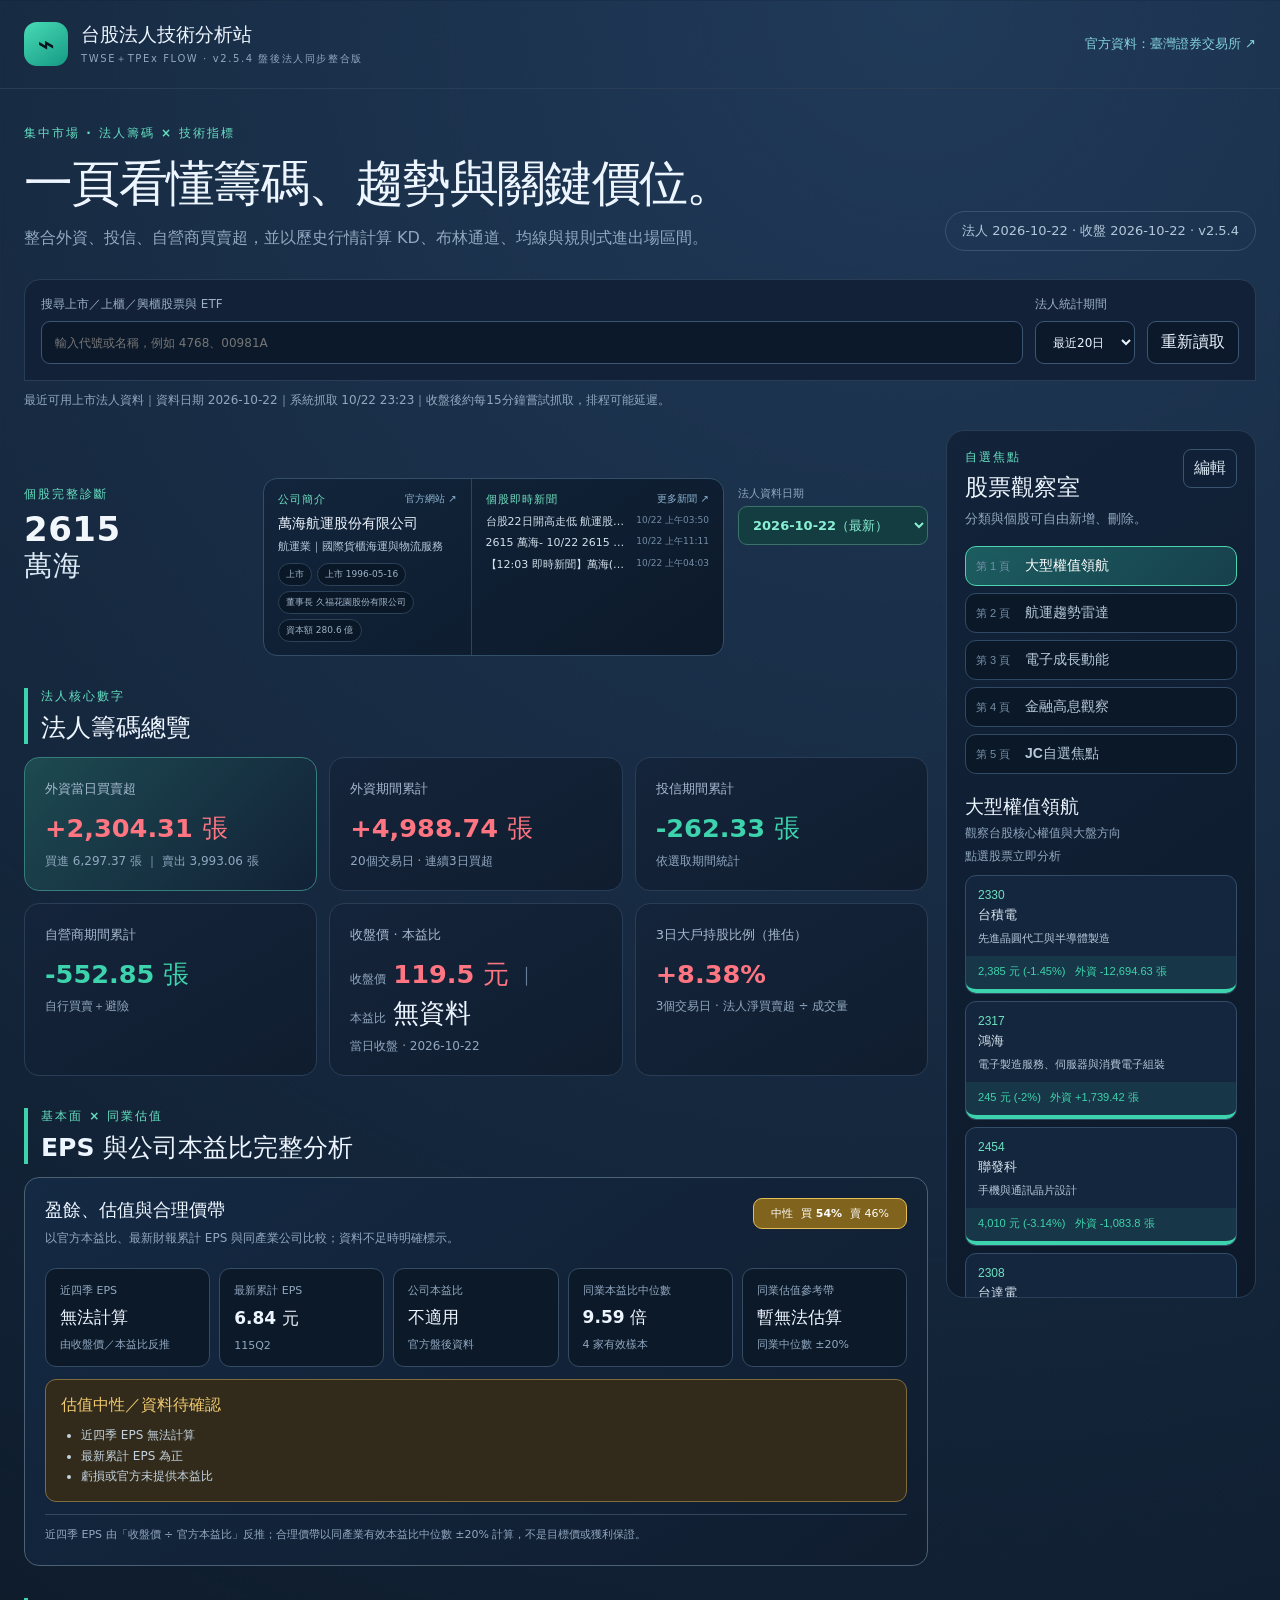
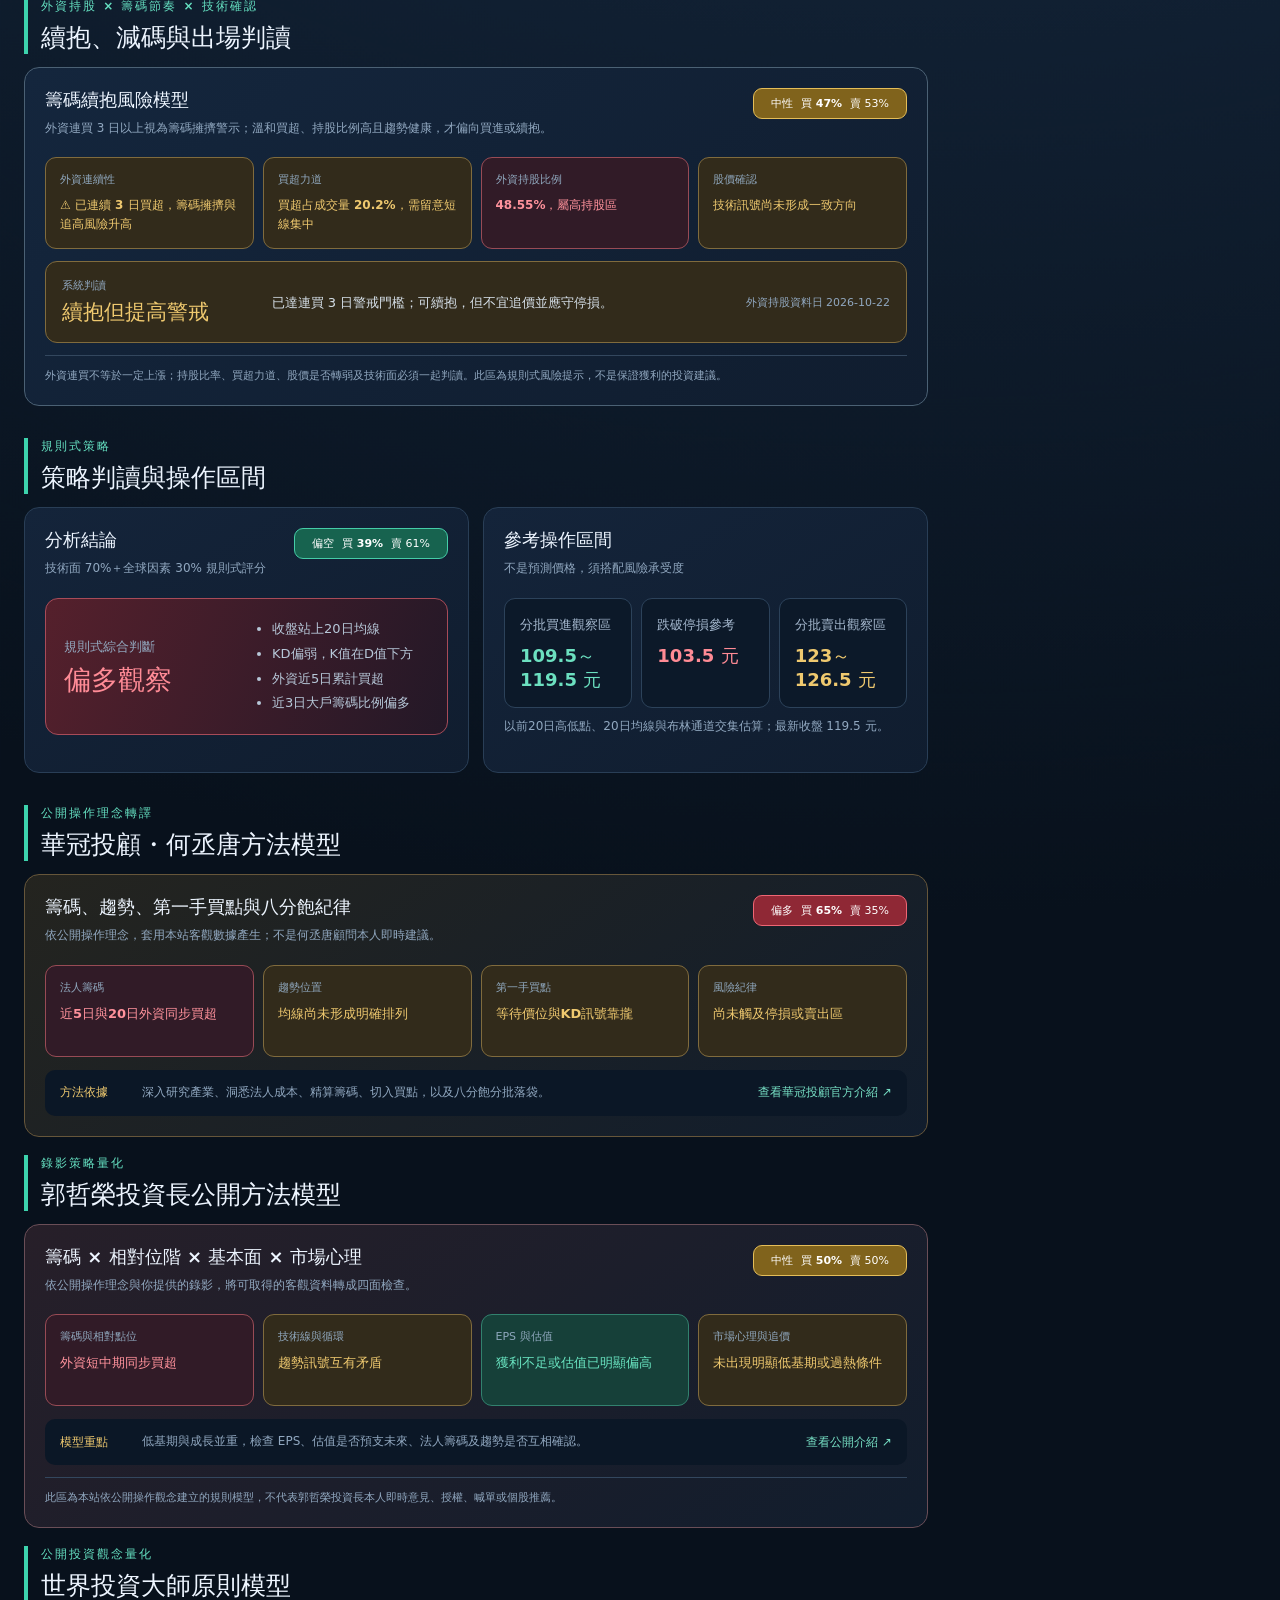
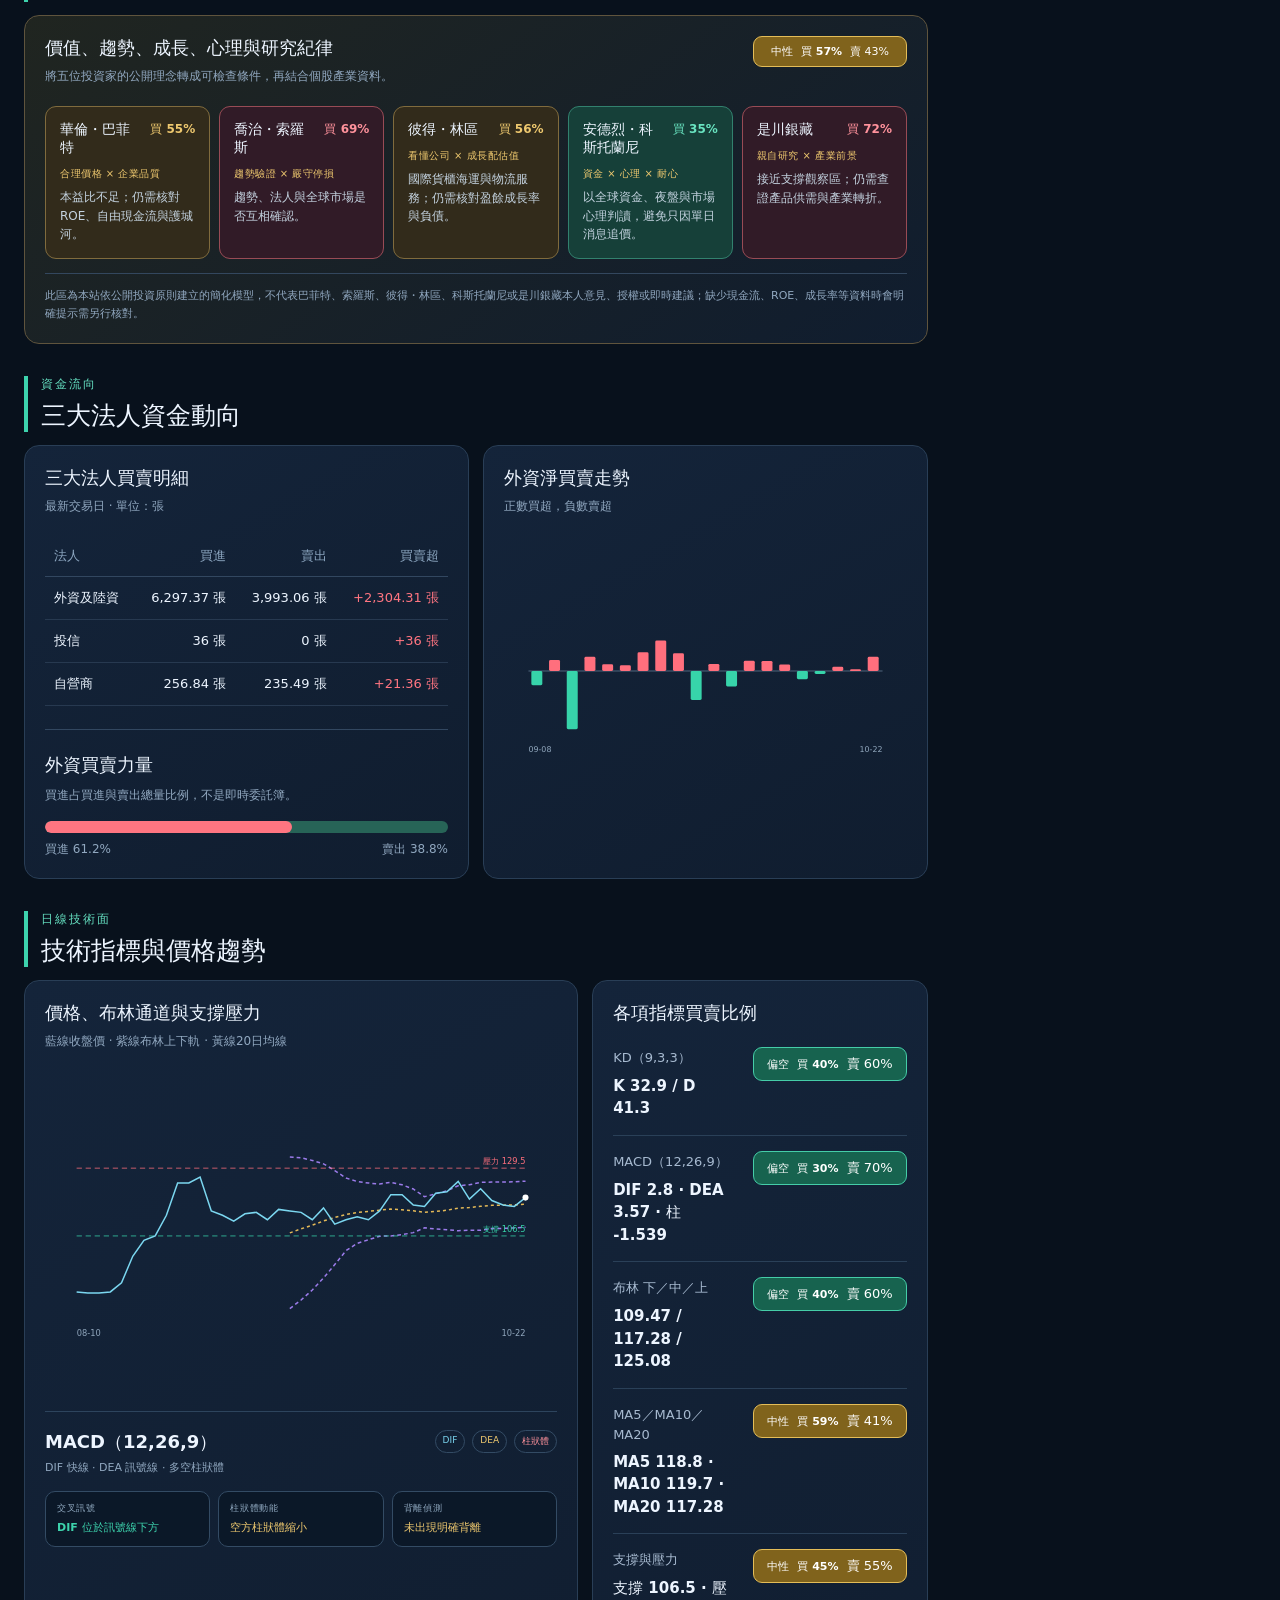
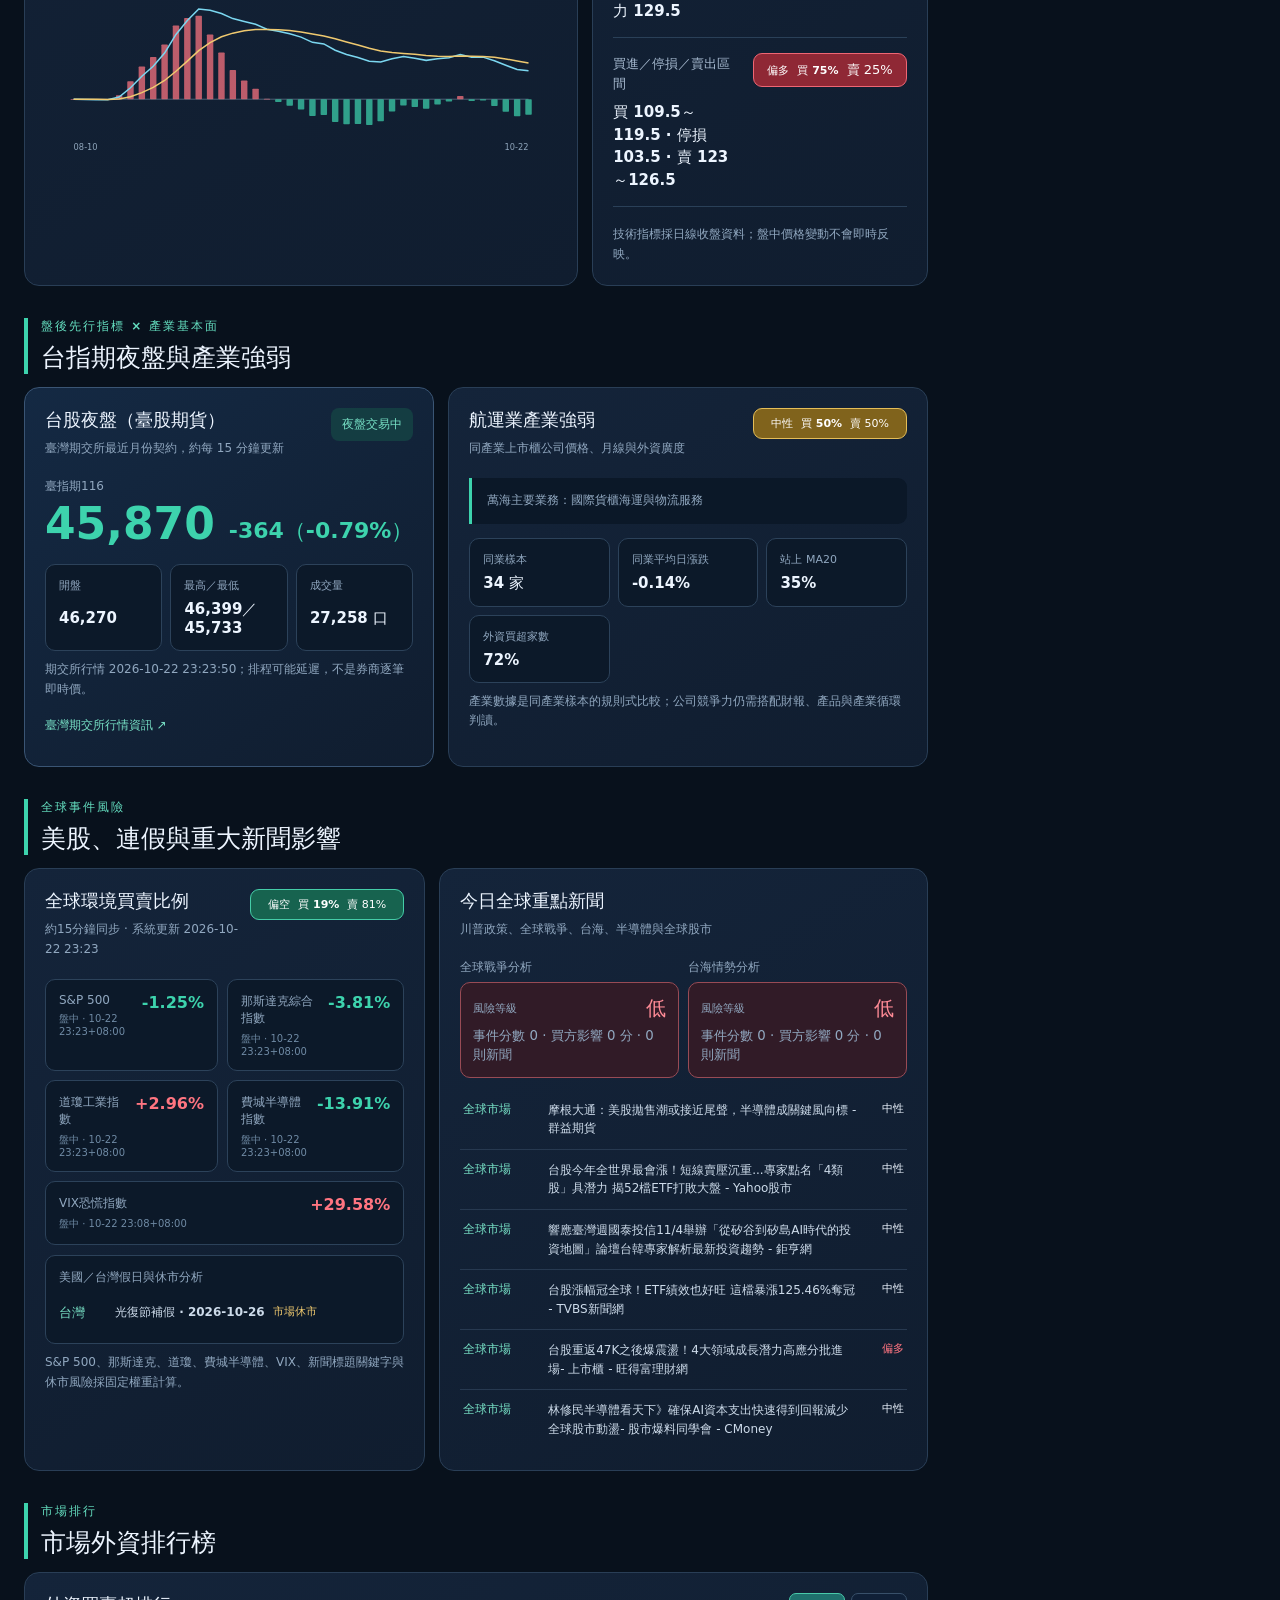
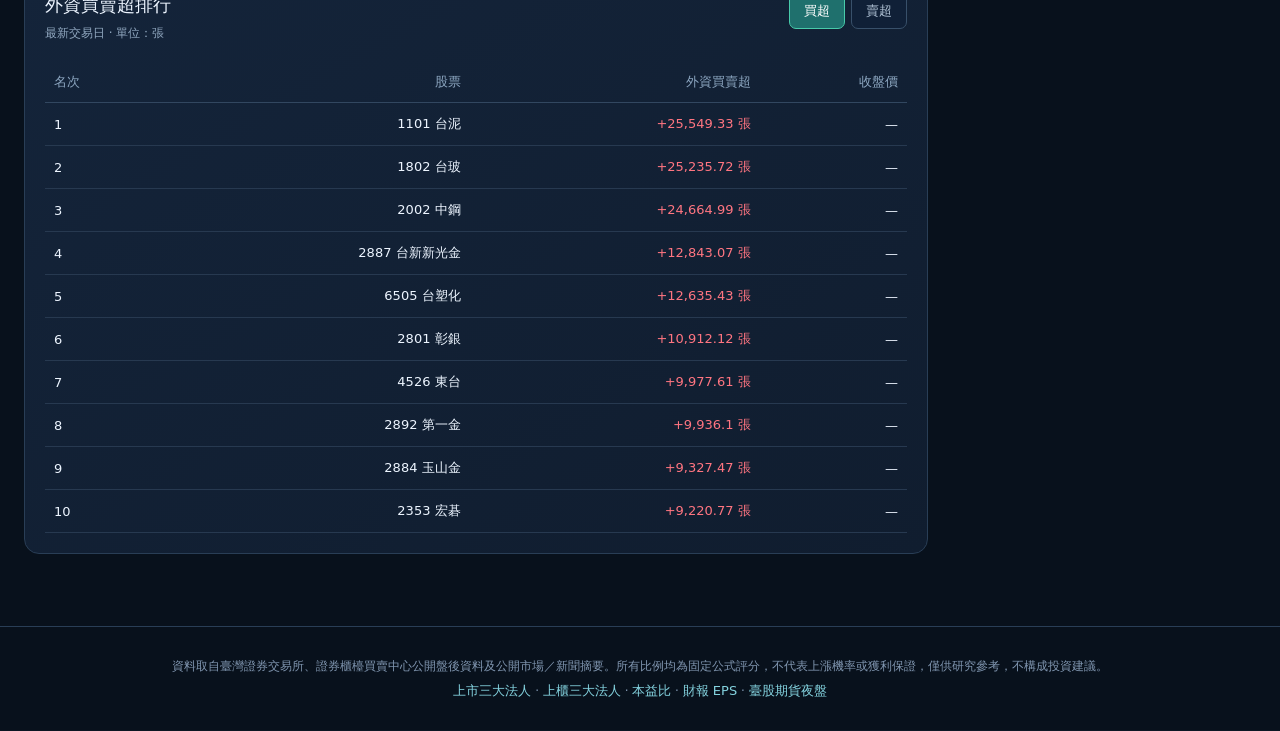
==== index.html @ 13e19e54 "台股法人_v2.5.4_一次上傳整合包" ====
<!doctype html>
<html lang="zh-Hant">
<head>
  <meta charset="utf-8">
  <meta name="viewport" content="width=device-width,initial-scale=1">
  <meta name="theme-color" content="#09131f">
  <meta name="description" content="整合上市與上櫃三大法人、KD、布林通道、均線與支撐壓力的台股研究工具。">
  <link rel="icon" type="image/svg+xml" href="data:image/svg+xml,%3Csvg xmlns='http://www.w3.org/2000/svg' viewBox='0 0 64 64'%3E%3Crect width='64' height='64' rx='14' fill='%2312b89a'/%3E%3Cpath d='M12 42l12-13 9 8 19-22v12L34 48l-10-9-12 13z' fill='white'/%3E%3C/svg%3E">
  <title>台股法人技術分析站</title>
  <link rel="stylesheet" href="style.css?v=2.5.4">
</head>
<body>
<header class="top">
  <div class="brand"><span class="mark">⌁</span><div><strong>台股法人技術分析站</strong><small>TWSE＋TPEx FLOW · v2.5.4 盤後法人同步整合版</small></div></div>
  <a href="https://www.twse.com.tw/" target="_blank" rel="noopener">官方資料：臺灣證券交易所 ↗</a>
</header>
<main>
  <div class="hero">
    <div><div class="eyebrow">集中市場 · 法人籌碼 × 技術指標</div><h1>一頁看懂籌碼、趨勢與關鍵價位。</h1><p>整合外資、投信、自營商買賣超，並以歷史行情計算 KD、布林通道、均線與規則式進出場區間。</p></div>
    <div class="stamp" id="stamp">讀取資料中…</div>
  </div>
  <div class="toolbar">
    <label class="search"><span>搜尋上市／上櫃／興櫃股票與 ETF</span><input id="search" inputmode="search" placeholder="輸入代號或名稱，例如 4768、00981A" autocomplete="off" autocapitalize="characters"></label>
    <label>法人統計期間<select id="period"><option value="5">最近5日</option><option value="10">最近10日</option><option value="20" selected>最近20日</option></select></label>
    <button id="refresh">重新讀取</button>
  </div>
  <p id="dataFreshness" class="hint" role="status" style="line-height:1.8;margin:12px 0">正在確認法人資料更新狀態…</p>
  <div class="workspace">
    <aside class="watchhub" id="watchHub">
      <div class="watchtop">
        <div class="sectiontitle"><div class="eyebrow">自選焦點</div><h2>股票觀察室</h2><p>分類與個股可自由新增、刪除。</p></div>
        <div class="watchactions"><button id="editWatch" type="button">編輯</button><button id="toggleWatch" type="button" aria-expanded="true" aria-controls="watchBody">收合</button></div>
      </div>
      <div class="watchbody" id="watchBody">
        <div id="watchPages" class="watchpages"></div>
        <div class="watchheading"><div><h3 id="watchTitle">我的自選股</h3><p id="watchSubtitle">讀取清單中…</p></div><span>點選股票立即分析</span></div>
        <div id="watchlist" class="watchlist"></div>
      </div>
    </aside>
    <div class="analysiscol">
      <div id="status" role="status"></div>

      <section class="grid" id="content" hidden>
    <div class="heading stockheading">
      <div class="stockidentity"><div class="eyebrow">個股完整診斷</div><h2 id="title">—</h2></div>
      <section class="stockquick" aria-label="個股公司資訊與即時新聞">
        <div class="quickcompany">
          <div class="quicktitle"><span>公司簡介</span><a id="companyWebsite" target="_blank" rel="noopener">官方網站 ↗</a></div>
          <strong id="companyFullName">公司資料讀取中…</strong>
          <p id="companySummary">—</p>
          <div id="companyFacts" class="companyfacts"></div>
        </div>
        <div class="quicknews">
          <div class="quicktitle"><span>個股即時新聞</span><a id="stockNewsSearch" target="_blank" rel="noopener">更多新聞 ↗</a></div>
          <ul id="stockNews" class="stocknews"><li>新聞讀取中…</li></ul>
        </div>
      </section>
      <label class="datechooser">法人資料日期<select id="institutionDate" aria-label="選擇法人資料日期"></select><span id="dateBadge" hidden></span></label>
    </div>
    <div class="sectiontitle blocktitle"><div class="eyebrow">法人核心數字</div><h2>法人籌碼總覽</h2></div>
    <div class="metrics six">
      <article class="card accent"><span>外資當日買賣超</span><strong id="foreignToday">—</strong><div id="foreignSub" class="sub"></div></article>
      <article class="card"><span>外資期間累計</span><strong id="foreignPeriod">—</strong><div id="foreignStreak" class="sub"></div></article>
      <article class="card"><span>投信期間累計</span><strong id="trustPeriod">—</strong><div class="sub">依選取期間統計</div></article>
      <article class="card"><span>自營商期間累計</span><strong id="dealerPeriod">—</strong><div class="sub">自行買賣＋避險</div></article>
      <article class="card"><span>收盤價 · 本益比</span><strong id="closePe" class="closepe">—</strong><div id="closePeDate" class="sub">正在確認當日收盤</div></article>
      <article class="card"><span>3日大戶持股比例（推估）</span><strong id="largeHolder3d">—</strong><div id="largeHolder3dSub" class="sub">三大法人籌碼推估，非集保實際持股</div></article>
    </div>

    <div class="sectiontitle blocktitle"><div class="eyebrow">基本面 × 同業估值</div><h2>EPS 與公司本益比完整分析</h2></div>
    <article class="panel fundamentalpanel">
      <div class="panelhead"><div><h3>盈餘、估值與合理價帶</h3><p>以官方本益比、最新財報累計 EPS 與同產業公司比較；資料不足時明確標示。</p></div><div id="fundamentalRatio"></div></div>
      <div id="fundamentalStats" class="fundamentalstats"></div>
      <div id="fundamentalConclusion" class="fundamentalconclusion neutral"></div>
      <p class="fundamentalnote">近四季 EPS 由「收盤價 ÷ 官方本益比」反推；合理價帶以同產業有效本益比中位數 ±20% 計算，不是目標價或獲利保證。</p>
    </article>

    <div class="sectiontitle blocktitle"><div class="eyebrow">外資持股 × 籌碼節奏 × 技術確認</div><h2>續抱、減碼與出場判讀</h2></div>
    <article class="panel holdingpanel">
      <div class="panelhead"><div><h3>籌碼續抱風險模型</h3><p>外資連買 3 日以上視為籌碼擁擠警示；溫和買超、持股比例高且趨勢健康，才偏向買進或續抱。</p></div><div id="holdingRatio"></div></div>
      <div id="holdingFactors" class="advisorfactors holdingfactors"></div>
      <div id="holdingConclusion" class="holdingconclusion neutral"></div>
      <p class="modeldisclaimer">外資連買不等於一定上漲；持股比率、買超力道、股價是否轉弱及技術面必須一起判讀。此區為規則式風險提示，不是保證獲利的投資建議。</p>
    </article>

    <div class="sectiontitle blocktitle"><div class="eyebrow">規則式策略</div><h2>策略判讀與操作區間</h2></div>
    <div class="columns planrow nomargin">
      <article class="panel">
        <div class="panelhead"><div><h3>分析結論</h3><p>技術面 70%＋全球因素 30% 規則式評分</p></div><div id="overallRatio"></div></div>
        <div id="tradePlan" class="signal neutral"></div>
      </article>
      <article class="panel">
        <div class="panelhead"><div><h3>參考操作區間</h3><p>不是預測價格，須搭配風險承受度</p></div></div>
        <div class="tradelevels">
          <div class="buy"><span>分批買進觀察區</span><strong id="buyZone">—</strong></div>
          <div class="stop"><span>跌破停損參考</span><strong id="stopPrice">—</strong></div>
          <div class="sell"><span>分批賣出觀察區</span><strong id="sellZone">—</strong></div>
        </div>
        <p class="hint" id="levelNote"></p>
      </article>
    </div>

    <div class="sectiontitle blocktitle"><div class="eyebrow">公開操作理念轉譯</div><h2>華冠投顧・何丞唐方法模型</h2></div>
    <article class="panel advisorpanel">
      <div class="panelhead"><div><h3>籌碼、趨勢、第一手買點與八分飽紀律</h3><p>依公開操作理念，套用本站客觀數據產生；不是何丞唐顧問本人即時建議。</p></div><div id="advisorRatio"></div></div>
      <div id="advisorFactors" class="advisorfactors"></div>
      <div class="advisornote"><span>方法依據</span><p>深入研究產業、洞悉法人成本、精算籌碼、切入買點，以及八分飽分批落袋。</p><a href="https://www.hwa-guan.com.tw/Wealth/team/Teacher?T_id=17" target="_blank" rel="noopener">查看華冠投顧官方介紹 ↗</a></div>
    </article>

    <div class="sectiontitle blocktitle modelneighbor"><div class="eyebrow">錄影策略量化</div><h2>郭哲榮投資長公開方法模型</h2></div>
    <article class="panel guopanel">
      <div class="panelhead"><div><h3>籌碼 × 相對位階 × 基本面 × 市場心理</h3><p>依公開操作理念與你提供的錄影，將可取得的客觀資料轉成四面檢查。</p></div><div id="guoRatio"></div></div>
      <div id="guoFactors" class="advisorfactors"></div>
      <div class="advisornote"><span>模型重點</span><p>低基期與成長並重，檢查 EPS、估值是否預支未來、法人籌碼及趨勢是否互相確認。</p><a href="https://www.morerich.com.tw/teacher-profile-GuoZherong.html" target="_blank" rel="noopener">查看公開介紹 ↗</a></div>
      <p class="modeldisclaimer">此區為本站依公開操作觀念建立的規則模型，不代表郭哲榮投資長本人即時意見、授權、喊單或個股推薦。</p>
    </article>

    <div class="sectiontitle blocktitle modelneighbor"><div class="eyebrow">公開投資觀念量化</div><h2>世界投資大師原則模型</h2></div>
    <article class="panel masterpanel">
      <div class="panelhead"><div><h3>價值、趨勢、成長、心理與研究紀律</h3><p>將五位投資家的公開理念轉成可檢查條件，再結合個股產業資料。</p></div><div id="mastersRatio"></div></div>
      <div id="masterModels" class="mastergrid"></div>
      <p class="masterdisclaimer">此區為本站依公開投資原則建立的簡化模型，不代表巴菲特、索羅斯、彼得・林區、科斯托蘭尼或是川銀藏本人意見、授權或即時建議；缺少現金流、ROE、成長率等資料時會明確提示需另行核對。</p>
    </article>

    <div class="sectiontitle blocktitle"><div class="eyebrow">資金流向</div><h2>三大法人資金動向</h2></div>
    <div class="columns nomargin">
      <article class="panel">
        <div class="panelhead"><div><h3>三大法人買賣明細</h3><p>最新交易日 · 單位：張</p></div></div>
        <div class="scroll"><table><thead><tr><th>法人</th><th>買進</th><th>賣出</th><th>買賣超</th></tr></thead><tbody id="details"></tbody></table></div>
        <div class="divider"></div><h3>外資買賣力量</h3><p class="hint">買進占買進與賣出總量比例，不是即時委託簿。</p>
        <div class="gauge"><div id="gaugeFill"></div></div><div id="gaugeText" class="gaugelegend"></div>
      </article>
      <article class="panel"><div class="panelhead"><div><h3>外資淨買賣走勢</h3><p>正數買超，負數賣超</p></div></div><div id="flowChart" class="chart"></div></article>
    </div>

    <div class="sectiontitle blocktitle"><div class="eyebrow">日線技術面</div><h2>技術指標與價格趨勢</h2></div>
    <div class="columns techrow nomargin">
      <article class="panel wide">
        <div class="panelhead"><div><h3>價格、布林通道與支撐壓力</h3><p>藍線收盤價 · 紫線布林上下軌 · 黃線20日均線</p></div></div>
        <div id="techChart" class="chart tech"></div>
        <div class="macdsection">
          <div class="macdhead"><div><h3>MACD（12,26,9）</h3><p>DIF 快線 · DEA 訊號線 · 多空柱狀體</p></div><div class="macdlegend"><span class="dif">DIF</span><span class="dea">DEA</span><span class="hist">柱狀體</span></div></div>
          <div id="macdSignals" class="macdsignals"></div>
          <div id="macdChart" class="chart macd"></div>
        </div>
      </article>
      <article class="panel indicators">
        <h3>各項指標買賣比例</h3>
        <div class="indicatoritem"><span>KD（9,3,3）</span><span id="kdRatio"></span><strong id="kd">—</strong></div>
        <div class="indicatoritem"><span>MACD（12,26,9）</span><span id="macdRatio"></span><strong id="macdValue">—</strong></div>
        <div class="indicatoritem"><span>布林 下／中／上</span><span id="bollRatio"></span><strong id="boll">—</strong></div>
        <div class="indicatoritem"><span>MA5／MA10／MA20</span><span id="maRatio"></span><strong id="ma">—</strong></div>
        <div class="indicatoritem"><span>支撐與壓力</span><span id="levelRatio"></span><strong id="levelValue">—</strong></div>
        <div class="indicatoritem"><span>買進／停損／賣出區間</span><span id="tradeRatio"></span><strong id="tradeValue">—</strong></div>
        <p>技術指標採日線收盤資料；盤中價格變動不會即時反映。</p>
      </article>
    </div>

    <div class="sectiontitle blocktitle"><div class="eyebrow">盤後先行指標 × 產業基本面</div><h2>台指期夜盤與產業強弱</h2></div>
    <div class="columns nightrow nomargin">
      <article class="panel nightpanel">
        <div class="panelhead"><div><h3>台股夜盤（臺股期貨）</h3><p>臺灣期交所最近月份契約，約每 15 分鐘更新</p></div><span id="nightStatus" class="pill">讀取中</span></div>
        <div class="nightquote"><div><span id="nightContract">近月臺股期貨</span><strong id="nightPrice">—</strong></div><strong id="nightChange">—</strong></div>
        <div class="nightstats"><div><span>開盤</span><b id="nightOpen">—</b></div><div><span>最高／最低</span><b id="nightRange">—</b></div><div><span>成交量</span><b id="nightVolume">—</b></div></div>
        <p class="hint" id="nightUpdated">尚未取得夜盤快照。</p>
        <a class="sourceanchor" href="https://mis.taifex.com.tw/futures/RegularSession/EquityIndices/FuturesDomestic/" target="_blank" rel="noopener">臺灣期交所行情資訊 ↗</a>
      </article>
      <article class="panel industrypanel">
        <div class="panelhead"><div><h3 id="industryName">產業強弱分析</h3><p>同產業上市櫃公司價格、月線與外資廣度</p></div><div id="industryRatio"></div></div>
        <p id="industryBusiness" class="industrybusiness">公司業務資料讀取中…</p>
        <div id="industryStats" class="industrystats"></div>
        <p class="hint">產業數據是同產業樣本的規則式比較；公司競爭力仍需搭配財報、產品與產業循環判讀。</p>
      </article>
    </div>

    <div class="sectiontitle blocktitle"><div class="eyebrow">全球事件風險</div><h2>美股、連假與重大新聞影響</h2></div>
    <div class="columns globalrow nomargin">
      <article class="panel">
        <div class="panelhead"><div><h3>全球環境買賣比例</h3><p id="globalStamp">讀取中…</p></div><div id="globalRatio"></div></div>
        <div id="globalIndicators" class="globalindicators"></div>
        <div class="holiday"><span>美國／台灣假日與休市分析</span><strong id="holidayFactor">—</strong></div>
        <p class="hint">S&amp;P 500、那斯達克、道瓊、費城半導體、VIX、新聞標題關鍵字與休市風險採固定權重計算。</p>
      </article>
      <article class="panel">
        <div class="panelhead"><div><h3>今日全球重點新聞</h3><p>川普政策、全球戰爭、台海、半導體與全球股市</p></div></div>
        <div class="riskgrid"><div><h4>全球戰爭分析</h4><div id="warRisk" class="riskcard"></div></div><div><h4>台海情勢分析</h4><div id="straitRisk" class="riskcard"></div></div></div>
        <ul id="newsList" class="newslist"></ul>
      </article>
    </div>

    <div class="sectiontitle blocktitle"><div class="eyebrow">市場排行</div><h2>市場外資排行榜</h2></div>
    <div class="panel full nomargin">
      <div class="panelhead"><div><h3>外資買賣超排行</h3><p>最新交易日 · 單位：張</p></div><div class="tabs"><button class="active" data-rank="buy">買超</button><button data-rank="sell">賣超</button></div></div>
      <div class="scroll"><table><thead><tr><th>名次</th><th>股票</th><th>外資買賣超</th><th>收盤價</th></tr></thead><tbody id="ranking"></tbody></table></div>
    </div>
      </section>
    </div>
  </div>
</main>
<dialog id="watchEditor" class="watcheditor">
  <div class="editorhead"><div><div class="eyebrow">自選設定</div><h2>編輯股票觀察室</h2></div><button id="closeEditor" class="iconbutton" type="button" aria-label="關閉">×</button></div>
  <p class="editorhelp">最多 10 個分類、每類最多 10 支上市、上櫃或興櫃股票／ETF。按住「⠿ 拖曳」即可排序，也可使用上下箭頭微調；設定會保存在這台裝置的瀏覽器。</p>
  <div id="editorPages" class="editorpages"></div>
  <div class="editorbar">
    <button id="addWatchPage" type="button">＋ 新增大標題</button>
    <button id="exportWatch" type="button">匯出設定</button>
    <button id="importWatch" type="button">匯入設定</button>
    <button id="resetWatch" type="button" class="dangerbutton">恢復預設</button>
    <span class="editorspacer"></span>
    <button id="cancelWatch" type="button">取消</button>
    <button id="saveWatch" type="button" class="primarybutton">儲存變更</button>
  </div>
  <input id="importWatchFile" type="file" accept="application/json,.json" hidden>
</dialog>
<footer>
  資料取自臺灣證券交易所、證券櫃檯買賣中心公開盤後資料及公開市場／新聞摘要。所有比例均為固定公式評分，不代表上漲機率或獲利保證，僅供研究參考，不構成投資建議。<br>
  <a href="https://www.twse.com.tw/zh/trading/foreign/t86.html">上市三大法人</a> · <a href="https://www.tpex.org.tw/zh-tw/mainboard/trading/major-institutional/detail/day.html">上櫃三大法人</a> · <a href="https://www.twse.com.tw/zh/trading/historical/bwibbu-day.html">本益比</a> · <a href="https://openapi.twse.com.tw/">財報 EPS</a> · <a href="https://www.taifex.com.tw/cht/4/aHIntroduction">臺股期貨夜盤</a>
</footer>
<script src="app.js?v=2.5.4" defer></script>
</body>
</html>
---- style.css ----
:root {
  font-family:
    system-ui,
    -apple-system,
    "Noto Sans TC",
    sans-serif;
  color: #edf5ff;
  background: #08111c;
  font-synthesis: none;
  --panel: #111f32;
  --line: #293e56;
  --muted: #91a8c0;
  --mint: #3dd3ad;
  --red: #ff7581;
}
* {
  box-sizing: border-box;
}
body {
  margin: 0;
  background: radial-gradient(circle at 72% 0, #203a59 0, transparent 35%),
    #08111c;
}
.top {
  max-width: 1280px;
  margin: auto;
  display: flex;
  justify-content: space-between;
  align-items: center;
  padding: 22px 24px;
  border-bottom: 1px solid var(--line);
}
.brand {
  display: flex;
  align-items: center;
  gap: 13px;
}
.brand strong {
  display: block;
  font-size: 19px;
}
.brand small {
  display: block;
  color: var(--muted);
  letter-spacing: 1.6px;
  font-size: 10px;
  margin-top: 4px;
}
.mark {
  display: grid;
  place-items: center;
  width: 44px;
  height: 44px;
  border-radius: 13px;
  background: linear-gradient(145deg, #48dbb5, #159985);
  color: #07141e;
  font-size: 29px;
  font-weight: 900;
}
.top a,
footer a {
  color: #84d3df;
  text-decoration: none;
  font-size: 13px;
}
main {
  max-width: 1280px;
  padding: 36px 24px 72px;
  margin: auto;
}
.hero {
  display: flex;
  align-items: end;
  justify-content: space-between;
  gap: 28px;
  margin-bottom: 28px;
}
.eyebrow {
  font-size: 12px;
  letter-spacing: 2px;
  color: #65e0c1;
  font-weight: 750;
}
.hero h1 {
  font-size: clamp(29px, 3.8vw, 49px);
  letter-spacing: -1.7px;
  margin: 9px 0;
}
.hero p,
.panel p {
  color: var(--muted);
  line-height: 1.65;
  margin: 0;
}
.stamp {
  color: #b4c7da;
  border: 1px solid #39536e;
  border-radius: 30px;
  padding: 10px 16px;
  white-space: nowrap;
  font-size: 13px;
}
.toolbar {
  display: flex;
  gap: 12px;
  align-items: end;
  background: #122137;
  padding: 16px;
  border: 1px solid var(--line);
  border-radius: 16px 16px 0 0;
}
.toolbar label {
  font-size: 12px;
  color: #9bb0c7;
  display: grid;
  gap: 8px;
}
.search {
  flex: 1;
}
.toolbar input,
.toolbar select,
.toolbar button {
  height: 43px;
  border-radius: 9px;
  border: 1px solid #3b5673;
  background: #0b192a;
  color: #edf5ff;
  padding: 0 13px;
  font: inherit;
  min-width: 0;
}
.toolbar button,
.tabs button,
.watchlist button {
  cursor: pointer;
}
.toolbar input:focus,
.toolbar select:focus {
  outline: 2px solid var(--mint);
}
.toolbar button:hover,
.tabs button.active,
.watchlist button.active {
  background: #1f706d;
  border-color: #48caaa;
  color: #fff;
}
.watchbar {
  display: flex;
  gap: 14px;
  align-items: center;
  padding: 12px 16px;
  margin-bottom: 19px;
  background: #0d1a2b;
  border: 1px solid var(--line);
  border-top: 0;
  border-radius: 0 0 16px 16px;
  color: var(--muted);
  font-size: 12px;
}
.watchlist {
  display: flex;
  gap: 7px;
  overflow: auto;
}
.watchlist button {
  border: 1px solid #334d68;
  border-radius: 30px;
  color: #c5d4e3;
  background: #14263d;
  padding: 8px 12px;
  white-space: nowrap;
}
.watchlist span {
  color: #91a9c0;
  margin-left: 4px;
}
#status {
  color: #c5d9e9;
  min-height: 24px;
}
.heading {
  display: flex;
  justify-content: space-between;
  align-items: center;
  margin: 24px 0 18px;
}
.heading h2 {
  font-size: 30px;
  margin: 5px 0;
}
.pill {
  color: #77e0c5;
  background: #143d42;
  padding: 8px 11px;
  border-radius: 8px;
  font-size: 12px;
}
.metrics {
  display: grid;
  grid-template-columns: repeat(5, 1fr);
  gap: 12px;
}
.card,
.panel {
  border: 1px solid var(--line);
  border-radius: 15px;
  background: linear-gradient(150deg, #14243a, #101d2f);
  padding: 20px;
}
.card.accent {
  border-color: #367e7b;
  background: linear-gradient(135deg, #1d4a51, #122137);
}
.card > span,
.tradelevels span,
.indicators span {
  font-size: 13px;
  color: #a7bad0;
}
.card strong {
  display: block;
  font-size: clamp(19px, 2vw, 29px);
  margin: 15px 0 8px;
  white-space: nowrap;
}
.card .closepe { display: flex; align-items: center; flex-wrap: wrap; gap: 8px; white-space: normal; }
.closepe .metricpart { display: inline-flex; align-items: baseline; gap: 7px; }
.closepe .metricpart small { color: #91a8c0; font-size: 12px; font-weight: 650; }
.closepe .metricpart b { color: #edf5ff; font-size: clamp(19px, 2vw, 29px); white-space: nowrap; }
.closepe .metricpart b.flat { color: #efc96f; }
.closepe .metricdivider { color: #647d96; font-size: 19px; }
@media (max-width: 610px) {
  .card .closepe { gap: 5px; }
  .closepe .metricpart { gap: 5px; }
  .closepe .metricdivider { font-size: 15px; }
}
.sub,
.hint,
.gaugelegend {
  font-size: 12px;
  color: #91a8c0;
}
.pos {
  color: var(--red) !important;
}
.neg {
  color: var(--mint) !important;
}
.card strong.flat {
  color: #efc96f !important;
}
.columns {
  display: grid;
  grid-template-columns: 1fr 1fr;
  gap: 14px;
  margin-top: 14px;
}
.panelhead {
  display: flex;
  justify-content: space-between;
  gap: 12px;
  align-items: start;
  margin-bottom: 19px;
}
h3 {
  font-size: 18px;
  margin: 0 0 7px;
}
.panelhead p,
.panel p {
  font-size: 12px;
}
.scroll {
  overflow: auto;
}
table {
  width: 100%;
  border-collapse: collapse;
  text-align: left;
  font-size: 13px;
}
th {
  color: #8ca6c0;
  font-weight: 500;
  border-bottom: 1px solid #324760;
  padding: 11px 9px;
}
td {
  padding: 12px 9px;
  border-bottom: 1px solid #273950;
}
td:not(:first-child),
th:not(:first-child) {
  text-align: right;
}
tr[data-code] {
  cursor: pointer;
}
tr[data-code]:hover {
  background: #20344e;
}
.divider {
  height: 1px;
  background: #324760;
  margin: 23px 0;
}
.hint {
  margin: 9px 0 15px !important;
}
.gauge {
  height: 12px;
  border-radius: 9px;
  background: #276457;
  overflow: hidden;
}
.gauge div {
  height: 100%;
  width: 50%;
  background: var(--red);
  border-radius: 9px;
}
.gaugelegend {
  display: flex;
  justify-content: space-between;
  margin-top: 8px;
}
.chart {
  height: 270px;
  width: 100%;
  display: flex;
  align-items: center;
  justify-content: center;
  color: #8fa8bf;
  font-size: 13px;
}
.chart.tech {
  height: 320px;
}
.chart.macd { height: 230px; }
.chart svg {
  width: 100%;
  height: 100%;
  overflow: visible;
}
.macdsection { margin-top: 20px; padding-top: 18px; border-top: 1px solid #2d445d; }
.macdhead { display: flex; justify-content: space-between; align-items: start; gap: 12px; }
.macdhead h3 { margin-bottom: 5px; }
.macdhead p { color: var(--muted); margin: 0; font-size: 11px; }
.macdlegend { display: flex; gap: 7px; flex-wrap: wrap; justify-content: end; }
.macdlegend span { padding: 4px 7px; border: 1px solid #334b64; border-radius: 20px; font-size: 9px; }
.macdlegend .dif { color: #7bd7f0; }
.macdlegend .dea { color: #efc96f; }
.macdlegend .hist { color: #ff929c; }
.macdsignals { display: grid; grid-template-columns: repeat(3,minmax(0,1fr)); gap: 8px; margin: 14px 0 5px; }
.macdsignal { min-width: 0; padding: 10px 11px; border: 1px solid #334b64; border-radius: 10px; background: #0b1828; }
.macdsignal span { display: block; color: #8fa8bf; font-size: 9px; letter-spacing: .6px; margin-bottom: 5px; }
.macdsignal strong { display: block; font-size: 11px; line-height: 1.45; }
.macdsignal.bull strong { color: var(--red); }
.macdsignal.bear strong { color: var(--mint); }
.macdsignal.neutral strong { color: #efc96f; }
.signal {
  display: grid;
  grid-template-columns: 170px 1fr;
  gap: 20px;
  align-items: center;
  border: 1px solid #3b536d;
  border-radius: 13px;
  padding: 18px;
  background: #0d192a;
}
.signal small {
  color: #93a9c0;
}
.signal strong {
  display: block;
  font-size: 27px;
  margin-top: 6px;
}
.signal ul {
  margin: 0;
  padding-left: 18px;
  color: #b7c8d9;
  font-size: 13px;
  line-height: 1.9;
}
.signal.bull {
  border-color: #3a8878;
  background: linear-gradient(110deg, #173e40, #0e1d2e);
}
.signal.bull strong {
  color: #69e4c1;
}
.signal.bear {
  border-color: #8a4852;
  background: linear-gradient(110deg, #41222d, #0e1d2e);
}
.signal.bear strong {
  color: #ff8e98;
}
.tradelevels {
  display: grid;
  grid-template-columns: repeat(3, 1fr);
  gap: 9px;
}
.tradelevels div {
  background: #0c1929;
  border: 1px solid #2c425a;
  border-radius: 11px;
  padding: 15px;
}
.tradelevels strong {
  display: block;
  margin-top: 10px;
  font-size: 18px;
}
.tradelevels .buy strong {
  color: #6ce0c0;
}
.tradelevels .stop strong {
  color: #ff8b95;
}
.tradelevels .sell strong {
  color: #efc96f;
}
.techrow {
  grid-template-columns: 1.65fr 1fr;
}
.indicators > div {
  border-bottom: 1px solid #2a4058;
  padding: 15px 0;
}
.indicators strong {
  display: block;
  margin-top: 8px;
  font-size: 17px;
  line-height: 1.5;
}
.indicators p {
  margin-top: 18px;
}
.full {
  margin-top: 14px;
}
.tabs {
  display: flex;
  gap: 6px;
}
.tabs button {
  background: #102037;
  border: 1px solid #38506a;
  color: #b2c4d7;
  border-radius: 7px;
  padding: 8px 14px;
}
footer {
  border-top: 1px solid var(--line);
  text-align: center;
  padding: 27px;
  color: #8096b0;
  font-size: 12px;
  line-height: 2;
}
@media (max-width: 1080px) {
  .metrics {
    grid-template-columns: repeat(3, 1fr);
  }
}
@media (max-width: 850px) {
  .columns,
  .techrow {
    grid-template-columns: 1fr;
  }
  .metrics {
    grid-template-columns: repeat(2, 1fr);
  }
}
@media (max-width: 610px) {
  .top a {
    display: none;
  }
  .hero {
    display: block;
  }
  .stamp {
    display: inline-block;
    margin-top: 15px;
  }
  .toolbar {
    flex-wrap: wrap;
  }
  .search {
    flex-basis: 100%;
  }
  .toolbar label:not(.search) {
    flex: 1;
  }
  .card,
  .panel {
    padding: 15px;
  }
  .card strong {
    font-size: 20px;
  }
  .heading h2 {
    font-size: 24px;
  }
  .signal {
    grid-template-columns: 1fr;
  }
  .tradelevels {
    grid-template-columns: 1fr;
  }
  .chart.tech {
    height: 250px;
  }
  .chart.macd { height: 210px; }
  .macdhead { display: block; }
  .macdlegend { justify-content: start; margin-top: 9px; }
  .macdsignals { grid-template-columns: 1fr; }
}

/* v2.4.1 — institution date picker and company business summary */
.datechooser {
  display: grid;
  gap: 5px;
  color: #91a8c0;
  font-size: 11px;
  white-space: nowrap;
}
.datechooser select {
  min-width: 190px;
  height: 39px;
  border: 1px solid #397267;
  border-radius: 9px;
  color: #8af0d3;
  background: #143d42;
  padding: 0 10px;
  font: inherit;
  font-size: 13px;
  font-weight: 750;
}
.datechooser select:focus { outline: 2px solid var(--mint); }
.watchlist .watchbusiness {
  color: #b5c7d8;
  margin: 7px 0 0;
  line-height: 1.35;
  white-space: normal;
  display: -webkit-box;
  -webkit-line-clamp: 2;
  -webkit-box-orient: vertical;
}
@media (max-width: 610px) {
  .heading { align-items: flex-start; gap: 10px; }
  .datechooser select { min-width: 148px; max-width: 160px; }
  .watchlist .watchbusiness { min-height: 27px; }
}

/* v2.0.1 five-page watch room and large section headings */
.watchhub {
  margin-bottom: 20px;
  padding: 24px;
  background: linear-gradient(145deg, #12233a, #0d1929);
  border: 1px solid var(--line);
  border-top: 0;
  border-radius: 0 0 18px 18px;
}
.sectiontitle h2 { font-size: clamp(24px, 3vw, 34px); margin: 6px 0; }
.sectiontitle p { color: var(--muted); font-size: 13px; margin: 0; }
.watchpages { display: grid; grid-template-columns: repeat(5, 1fr); gap: 9px; margin-top: 20px; }
.watchpages button { display: grid; gap: 5px; text-align: left; cursor: pointer; background: #0b1828; border: 1px solid #304a65; color: #b7c9da; border-radius: 11px; padding: 12px; }
.watchpages small { color: #748fa8; }
.watchpages strong { font-size: 14px; }
.watchpages button.active { background: linear-gradient(135deg, #1c5d60, #17404c); border-color: #4cd4b1; color: #fff; }
.watchheading { display: flex; justify-content: space-between; align-items: end; margin: 26px 0 12px; }
.watchheading h3 { font-size: 23px; margin: 0 0 5px; }
.watchheading p, .watchheading > span { color: var(--muted); font-size: 12px; margin: 0; }
.watchlist { display: grid; grid-template-columns: repeat(5, 1fr); gap: 9px; overflow: visible; }
.watchlist button { min-width: 0; text-align: left; border: 1px solid #334d68; border-radius: 11px; color: #d7e4ef; background: #14263d; padding: 12px; white-space: normal; }
.watchlist button:hover, .watchlist button.active { background: #1f565a; border-color: #48caaa; color: #fff; }
.watchlist .watchcode { display: block; color: #6ee1c1; font-size: 12px; margin: 0 0 4px; }
.watchlist strong, .watchlist small { display: block; overflow: hidden; text-overflow: ellipsis; white-space: nowrap; }
.watchlist small { color: #8fa7bd; margin-top: 7px; }
.watchlist .watchquote {
  display: flex; flex-wrap: wrap; gap: 4px 9px; overflow: visible; white-space: normal;
  margin: 10px -12px -12px; padding: 8px 12px 10px; border-bottom: 4px solid #806b3d;
  border-radius: 0 0 10px 10px; background: #806b3d22;
}
.watchlist .watchquote span { margin-left: 0; color: #efc96f; white-space: nowrap; }
.watchlist .watchquote.pos { border-bottom-color: var(--red); background: #ff6f7d18; }
.watchlist .watchquote.pos span { color: var(--red) !important; }
.watchlist .watchquote.neg { border-bottom-color: var(--mint); background: #37d4aa18; }
.watchlist .watchquote.neg span { color: var(--mint) !important; }
.watchlist .watchquote.flat { border-bottom-color: #efc96f; background: #efc96f18; }
.watchlist .watchquote.flat span { color: #efc96f !important; }
.blocktitle { margin: 32px 0 13px; padding-left: 13px; border-left: 4px solid var(--mint); }
.blocktitle h2 { font-size: 25px; }
.columns.nomargin, .full.nomargin { margin-top: 0; }
@media (max-width: 1080px) { .watchlist { grid-template-columns: repeat(4, 1fr); } }
@media (max-width: 850px) { .watchpages, .watchlist { grid-template-columns: repeat(2, 1fr); } }
@media (max-width: 610px) {
  .watchhub { padding: 17px; }
  .watchpages { display: flex; overflow: auto; }
  .watchpages button { min-width: 145px; }
  .watchheading { display: block; }
  .watchheading > span { display: block; margin-top: 7px; }
}

.ratio { min-width: 154px; text-align: center; font-size: 11px; white-space: nowrap; padding: 7px 9px; border: 1px solid transparent; border-radius: 9px; }
.ratio em { color: #fff; font-style: normal; font-weight: 800; margin-right: 8px; }
.ratio b { color: #fff; margin-right: 8px; }
.ratio span { color: #fff; }
.ratio.bias-bull { background: #8f2835; border-color: #ef6674; }
.ratio.bias-bear { background: #17634f; border-color: #45cda8; }
.ratio.bias-neutral { background: #80631c; border-color: #e4bd58; }
.indicatoritem { position: relative; padding-right: 170px !important; }
.indicatoritem > span:nth-child(2) { position: absolute; right: 0; top: 15px; }
.indicatoritem strong { font-size: 15px; }
.globalrow { grid-template-columns: .9fr 1.1fr; }
.globalindicators { display: grid; grid-template-columns: repeat(2, 1fr); gap: 9px; }
.globalindicators > div, .holiday { display: flex; justify-content: space-between; gap: 10px; padding: 13px; border: 1px solid #2c425a; border-radius: 10px; background: #0c1929; }
.globalindicators > div:last-child:nth-child(odd) { grid-column: 1 / -1; }
.globalindicators span, .holiday span { color: var(--muted); font-size: 12px; }
.globalindicators span small { display: block; margin-top: 5px; color: #6f8aa4; font-size: 10px; }
.holiday { display: grid; margin-top: 10px; }
.holiday strong { color: #efc96f; font-size: 13px; }
.holiday strong > div { display: grid; grid-template-columns: 48px 1fr auto; gap: 8px; padding: 8px 0; border-top: 1px solid #273950; }
.holiday strong > div:first-child { border-top: 0; }
.holiday strong b { color: #77e0c5; }
.holiday strong span { color: #cddbea; }
.holiday strong em { color: #efc96f; font-style: normal; font-size: 11px; }
.riskgrid { display: grid; grid-template-columns: 1fr 1fr; gap: 9px; margin-bottom: 12px; }
.riskgrid h4 { color: var(--muted); font-size: 12px; margin: 0 0 6px; }
.riskcard { display: grid; grid-template-columns: 1fr auto; align-items: center; gap: 4px 10px; padding: 12px; border: 1px solid #36516c; border-radius: 10px; background: #0c1929; }
.riskcard > span { color: var(--muted); font-size: 11px; }
.riskcard > strong { font-size: 20px; }
.riskcard > small { grid-column: 1 / -1; color: #91a8c0; line-height: 1.45; }
.riskcard.risk-high { border-color: #32816e; background: #16463d; }
.riskcard.risk-high > strong { color: #69e4c1; }
.riskcard.risk-mid { border-color: #8b7040; background: #2b251b; }
.riskcard.risk-mid > strong { color: #efc96f; }
.riskcard.risk-low { border-color: #984b55; background: #311b27; }
.riskcard.risk-low > strong { color: #ff8b96; }
.newslist { list-style: none; padding: 0; margin: 0; max-height: 360px; overflow: auto; }
.newslist li { display: grid; grid-template-columns: 76px 1fr 38px; align-items: start; gap: 9px; padding: 11px 3px; border-bottom: 1px solid #273950; font-size: 12px; }
.newslist li > span { color: #77e0c5; }
.newslist a { color: #cddbea; text-decoration: none; line-height: 1.55; }
.newslist a:hover { color: #fff; text-decoration: underline; }
.newslist b { text-align: right; font-size: 11px; }
@media (max-width: 850px) { .globalrow { grid-template-columns: 1fr; } }
@media (max-width: 610px) {
  .indicatoritem { padding-right: 0 !important; }
  .indicatoritem > span:nth-child(2) { position: static; display: block; margin-top: 7px; }
  .ratio { text-align: left; }
  .globalindicators { grid-template-columns: 1fr; }
  .newslist li { grid-template-columns: 62px 1fr; }
  .newslist b { grid-column: 2; text-align: left; }
  .riskgrid { grid-template-columns: 1fr; }
  .holiday strong > div { grid-template-columns: 46px 1fr; }
  .holiday strong em { grid-column: 2; }
}

/* Taiwan market convention: bullish red, bearish green, neutral yellow. */
.signal.bull { border-color: #a84b58; background: linear-gradient(110deg, #55202c, #231827); }
.signal.bull strong { color: #ff8b96; }
.signal.bear { border-color: #32816e; background: linear-gradient(110deg, #16463d, #0e2527); }
.signal.bear strong { color: #69e4c1; }
.signal.neutral { border-color: #89703b; background: linear-gradient(110deg, #3c321c, #18202b); }
.signal.neutral strong { color: #efc96f; }

.advisorpanel { border-color: #66563a; background: linear-gradient(145deg, #24241f, #111d2d); }
.advisorfactors { display: grid; grid-template-columns: repeat(4, 1fr); gap: 9px; }
.advisorfactor { min-height: 92px; padding: 14px; border: 1px solid #344b63; border-radius: 11px; background: #0c1929; }
.advisorfactor span { display: block; color: #8fa7bd; font-size: 11px; margin-bottom: 9px; }
.advisorfactor strong { display: block; font-size: 13px; line-height: 1.55; }
.advisorfactor.bull { border-color: #984b55; background: #311b27; }
.advisorfactor.bull strong { color: #ff929c; }
.advisorfactor.bear { border-color: #32816e; background: #164039; }
.advisorfactor.bear strong { color: #69e4c1; }
.advisorfactor.neutral { border-color: #806b3d; background: #322b1b; }
.advisorfactor.neutral strong { color: #efc96f; }
.advisornote { display: grid; grid-template-columns: 70px 1fr auto; gap: 12px; align-items: center; margin-top: 13px; padding: 13px 15px; border-radius: 10px; background: #0b1726; }
.advisornote span { color: #efc96f; font-size: 12px; font-weight: 800; }
.advisornote p { font-size: 12px; }
.advisornote a { color: #77e0c5; text-decoration: none; font-size: 12px; white-space: nowrap; }
.advisor-empty { color: var(--muted); font-size: 13px; }
@media (max-width: 850px) { .advisorfactors { grid-template-columns: repeat(2, 1fr); } .advisornote { grid-template-columns: 1fr; } }
@media (max-width: 610px) { .advisorfactors { grid-template-columns: 1fr; } }

.fundamentalpanel { border-color: #4b6174; background: linear-gradient(145deg, #142943, #101d2f); }
.fundamentalstats { display: grid; grid-template-columns: repeat(5, minmax(0,1fr)); gap: 9px; }
.fundamentalstats > div { min-width: 0; display: grid; gap: 8px; padding: 14px; border: 1px solid #344b63; border-radius: 11px; background: #0c1929; }
.fundamentalstats span,.fundamentalstats small { color: var(--muted); font-size: 11px; }
.fundamentalstats strong { font-size: 17px; line-height: 1.35; overflow-wrap: anywhere; }
.fundamentalconclusion { margin-top: 12px; padding: 15px; border: 1px solid #806b3d; border-radius: 11px; background: #322b1b; }
.fundamentalconclusion > strong { color: #efc96f; }
.fundamentalconclusion.bull { border-color: #984b55; background: #311b27; }
.fundamentalconclusion.bull > strong { color: #ff929c; }
.fundamentalconclusion.bear { border-color: #32816e; background: #164039; }
.fundamentalconclusion.bear > strong { color: #69e4c1; }
.fundamentalconclusion ul { margin: 9px 0 0; padding-left: 20px; color: #c4d3e0; font-size: 12px; line-height: 1.7; }
.fundamentalnote,.modeldisclaimer { margin-top: 12px !important; padding-top: 11px; border-top: 1px solid #33475e; color: var(--muted) !important; font-size: 11px !important; }
.holdingpanel { border-color: #4b6174; background: linear-gradient(145deg, #14263d, #101d2f); }
.holdingconclusion { margin-top: 12px; padding: 16px; display: grid; grid-template-columns: minmax(190px,.42fr) 1fr auto; gap: 18px; align-items: center; border: 1px solid #806b3d; border-radius: 12px; background: #322b1b; }
.holdingconclusion div span,.holdingconclusion small { display: block; color: var(--muted); font-size: 11px; }
.holdingconclusion div strong { display: block; margin-top: 5px; color: #efc96f; font-size: 21px; }
.holdingconclusion p { color: #d6e0e9; font-size: 13px; }
.holdingconclusion.bull { border-color: #984b55; background: #311b27; }
.holdingconclusion.bull div strong { color: #ff929c; }
.holdingconclusion.bear { border-color: #32816e; background: #164039; }
.holdingconclusion.bear div strong { color: #69e4c1; }
.holdingfactors .advisorfactor strong { font-size: 12px; }
@media (max-width: 700px) { .holdingconclusion { grid-template-columns: 1fr; gap: 8px; } }
.guopanel { border-color: #6a4e57; background: linear-gradient(145deg, #271f29, #111d2d); }
@media (max-width: 1100px) { .fundamentalstats { grid-template-columns: repeat(3,minmax(0,1fr)); } }
@media (max-width: 700px) { .fundamentalstats { grid-template-columns: 1fr; } }

/* v2.4.0 — desktop right rail, mobile watch drawer and browser-side editor */
.workspace {
  display: grid;
  grid-template-columns: minmax(0, 1fr) 310px;
  grid-template-areas: "analysis watch";
  gap: 18px;
  align-items: start;
  margin-top: 18px;
}
.analysiscol { grid-area: analysis; min-width: 0; }
.watchhub {
  grid-area: watch;
  position: sticky;
  top: 16px;
  max-height: calc(100vh - 32px);
  overflow: auto;
  margin: 0;
  padding: 18px;
  border: 1px solid var(--line);
  border-radius: 18px;
  scrollbar-width: none;
  overscroll-behavior: contain;
}
.watchhub::-webkit-scrollbar { width: 0; height: 0; }
.watchtop { display: flex; align-items: start; justify-content: space-between; gap: 10px; }
.watchtop .sectiontitle h2 { font-size: 23px; }
.watchtop .sectiontitle p { line-height: 1.55; }
.watchactions { display: flex; gap: 6px; flex-shrink: 0; }
.watchactions button,
.watcheditor button {
  cursor: pointer;
  border: 1px solid #3a5570;
  border-radius: 8px;
  background: #102037;
  color: #d7e4ef;
  padding: 8px 10px;
  font: inherit;
}
.watchactions button:hover,
.watcheditor button:hover { border-color: var(--mint); color: #fff; }
#toggleWatch { display: none; }
.watchpages { display: flex; flex-direction: column; gap: 7px; margin-top: 17px; }
.watchpages button { width: 100%; grid-template-columns: 42px 1fr; align-items: center; gap: 7px; padding: 10px; }
.watchpages button small { white-space: nowrap; }
.watchheading { display: block; margin: 20px 0 10px; }
.watchheading h3 { font-size: 19px; }
.watchheading > span { display: block; margin-top: 6px; }
.watchlist { display: grid; grid-template-columns: 1fr; gap: 7px; overflow: visible; }
.watchlist button { width: 100%; }
.watchlist .watchcode { margin-left: 0; }

.data-incomplete > :not(.stockheading):not(#incompleteStock) { display: none !important; }
.watcheditor {
  width: min(820px, calc(100% - 28px));
  max-height: min(820px, calc(100vh - 28px));
  overflow: auto;
  border: 1px solid #405b76;
  border-radius: 18px;
  color: #edf5ff;
  background: #0d1929;
  padding: 22px;
  box-shadow: 0 28px 80px #000b;
}
.watcheditor::backdrop { background: #030812cc; backdrop-filter: blur(4px); }
.editorhead { display: flex; justify-content: space-between; align-items: start; gap: 15px; }
.editorhead h2 { margin: 5px 0 0; font-size: 27px; }
.watcheditor .iconbutton { width: 38px; height: 38px; padding: 0; font-size: 25px; }
.editorhelp { color: var(--muted); font-size: 13px; line-height: 1.6; }
.editorpages { display: grid; gap: 12px; margin: 18px 0; }
.editorpage { padding: 16px; border: 1px solid #304963; border-radius: 13px; background: #111f32; }
.editorpageorder { display: flex; align-items: center; justify-content: space-between; gap: 10px; margin-bottom: 12px; }
.editorpageorder strong { color: #77e0c5; font-size: 12px; }
.editorpagelabel { display: flex; align-items: center; gap: 9px; }
.editorpageorder > div { display: flex; gap: 6px; }
.editorpageorder button { padding: 6px 9px; font-size: 12px; }
.editorpagehead { display: grid; grid-template-columns: 1fr 1.4fr auto; gap: 9px; align-items: end; }
.editorpage label { display: grid; gap: 6px; color: #91a8c0; font-size: 11px; }
.editorpage input {
  width: 100%; height: 39px; min-width: 0; border: 1px solid #38536f; border-radius: 8px;
  color: #edf5ff; background: #091625; padding: 0 10px; font: inherit;
}
.editorpage input:focus { outline: 2px solid var(--mint); }
.deletepage { color: #ff9ba4 !important; border-color: #70434c !important; }
.editorcodes { display: grid; grid-template-columns: repeat(2, minmax(0, 1fr)); gap: 7px; margin: 13px 0 10px; }
.editorchip { position: relative; display: grid; grid-template-columns: auto minmax(62px,auto) minmax(0,1fr) auto; align-items: center; gap: 8px; min-width: 0; padding: 6px 7px; border: 1px solid #36516c; border-radius: 12px; color: #d6e4f1; background: #0c1929; font-size: 12px; }
.editorstockname { overflow: hidden; text-overflow: ellipsis; white-space: nowrap; }
.draghandle { touch-action: none; user-select: none; -webkit-user-select: none; cursor: grab; }
.draghandle:active { cursor: grabbing; }
.watcheditor .draghandle { display: inline-flex; align-items: center; justify-content: center; gap: 4px; min-width: 34px; min-height: 31px; padding: 3px 7px; color: #78dfc5; background: #102a40; border-color: #2d526b; }
.draghandle > span { font-size: 20px; line-height: 1; }
.draghandle small { font-size: 9px; white-space: nowrap; }
.codedrag small { display: none; }
.editorpage.dragging,.editorchip.dragging { opacity: .48; border-color: var(--mint); }
.editorpage.drag-before { box-shadow: 0 -4px 0 var(--mint); }
.editorpage.drag-after { box-shadow: 0 4px 0 var(--mint); }
.editorchip.drag-before::before,.editorchip.drag-after::after { content: ""; position: absolute; left: 7px; right: 7px; height: 3px; border-radius: 3px; background: var(--mint); box-shadow: 0 0 10px #48caaa; }
.editorchip.drag-before::before { top: -6px; }
.editorchip.drag-after::after { bottom: -6px; }
body.watch-drag-active { cursor: grabbing; }
.chipactions { display: inline-flex; align-items: center; gap: 2px; }
.editorchip .chipactions button { min-width: 27px; min-height: 27px; border: 0; padding: 2px; color: #8fe6cf; background: #13283d; font-size: 14px; line-height: 1; }
.editorchip .chipactions .removechip { color: #ff929c; font-size: 17px; }
.watcheditor button:disabled { cursor: default; opacity: .3; border-color: #34465a; }
.addstock { display: grid; grid-template-columns: 1fr auto; gap: 8px; }
.editorbar { display: flex; flex-wrap: wrap; gap: 8px; align-items: center; position: sticky; bottom: -22px; padding: 13px 0 2px; background: #0d1929; }
.editorspacer { flex: 1; }
.watcheditor .primarybutton { background: #1f706d; border-color: #48caaa; color: #fff; }
.watcheditor .dangerbutton { color: #ff9ba4; }
.editornote { color: #91a8c0; font-size: 12px; padding: 5px 0; }

@media (max-width: 900px) {
  .workspace { grid-template-columns: 1fr; grid-template-areas: "watch" "analysis"; }
  .watchhub { position: static; max-height: none; }
  #toggleWatch { display: inline-block; }
  .watchhub.collapsed .watchbody { display: none; }
  .watchhub.collapsed #toggleWatch::after { content: "展開"; }
  .watchhub.collapsed #toggleWatch { font-size: 0; }
  .watchhub.collapsed #toggleWatch::after { font-size: 13px; }
  .watchpages { flex-direction: row; overflow-x: auto; padding-bottom: 4px; }
  .watchpages button { min-width: 155px; grid-template-columns: 1fr; align-items: start; }
  .watchlist { grid-template-columns: repeat(2, minmax(0, 1fr)); }
}
@media (max-width: 610px) {
  main { padding-left: 14px; padding-right: 14px; }
  .workspace { margin-top: 12px; }
  .watchhub { padding: 15px; }
  .watchtop .sectiontitle p { display: none; }
  .watchactions { flex-direction: column; }
  .watchheading { margin-top: 16px; }
  .watchlist button { padding: 10px; }
  .watchlist small { font-size: 10px; }
  .watchlist .watchquote { margin: 9px -10px -10px; padding: 7px 10px 9px; }
  .watcheditor { padding: 16px; }
  .editorpagehead { grid-template-columns: 1fr; }
  .editorcodes { grid-template-columns: 1fr; }
  .editorchip { grid-template-columns: auto 88px minmax(0,1fr) auto; min-height: 58px; border-radius: 11px; }
  .codedrag small { display: inline; }
  .watcheditor .codedrag { min-width: 62px; }
  .deletepage { justify-self: start; }
  .editorbar { bottom: -16px; }
  .editorspacer { display: none; }
  .editorbar button { flex: 1 1 auto; }
}

/* v2.4.2 — prevent right-rail overlap, night market and industry models */
.analysiscol .metrics.five,
.analysiscol .metrics.six { grid-template-columns: repeat(3, minmax(0, 1fr)); }
.analysiscol .card { min-width: 0; }
.analysiscol .card strong {
  white-space: normal;
  overflow-wrap: anywhere;
  line-height: 1.25;
}
.nightrow { grid-template-columns: .9fr 1.1fr; }
.nightpanel { border-color: #3a5574; background: linear-gradient(145deg, #142943, #101d2f); }
.nightquote { display: flex; justify-content: space-between; align-items: end; gap: 14px; margin: 8px 0 18px; }
.nightquote span { display: block; color: var(--muted); font-size: 12px; margin-bottom: 7px; }
.nightquote > div > strong { display: block; font-size: clamp(29px, 4vw, 44px); line-height: 1; }
.nightquote > strong { font-size: 22px; white-space: nowrap; }
.nightstats { display: grid; grid-template-columns: repeat(3, minmax(0, 1fr)); gap: 8px; }
.nightstats div, .industrystats div {
  display: grid; gap: 7px; padding: 13px; border: 1px solid #2c425a;
  border-radius: 10px; background: #0c1929; min-width: 0;
}
.nightstats span, .industrystats span { color: var(--muted); font-size: 11px; }
.nightstats b, .industrystats b { font-size: 15px; overflow-wrap: anywhere; }
.sourceanchor { color: #77e0c5; text-decoration: none; font-size: 12px; }
.industrybusiness { margin-bottom: 14px !important; padding: 13px 15px; border-left: 3px solid var(--mint); background: #0b1828; border-radius: 0 9px 9px 0; }
.industrystats { display: grid; grid-template-columns: repeat(3, minmax(0, 1fr)); gap: 8px; }
.masterpanel { border-color: #5f543d; background: linear-gradient(145deg, #202520, #101d2f); }
.modelneighbor { margin-top: 18px; }
.mastergrid { display: grid; grid-template-columns: repeat(5, minmax(0, 1fr)); gap: 9px; }
.mastercard { min-width: 0; padding: 14px; border: 1px solid #344b63; border-radius: 11px; background: #0c1929; }
.mastercard.bull { border-color: #984b55; background: #311b27; }
.mastercard.bear { border-color: #32816e; background: #164039; }
.mastercard.neutral { border-color: #806b3d; background: #322b1b; }
.mastercard header { display: flex; justify-content: space-between; gap: 7px; align-items: start; }
.mastercard h4 { margin: 0; font-size: 14px; }
.mastercard header b { font-size: 12px; white-space: nowrap; }
.mastercard.bull header b { color: #ff929c; }
.mastercard.bear header b { color: #69e4c1; }
.mastercard.neutral header b { color: #efc96f; }
.mastercard > span { display: block; color: #efc96f; font-size: 10px; letter-spacing: .5px; margin: 10px 0 7px; }
.mastercard p { color: #c4d3e0; font-size: 12px; line-height: 1.55; }
.masterdisclaimer { margin-top: 14px !important; padding-top: 13px; border-top: 1px solid #33475e; font-size: 11px !important; }
@media (max-width: 1180px) { .mastergrid { grid-template-columns: repeat(3, minmax(0, 1fr)); } }
@media (max-width: 900px) {
  .analysiscol .metrics.five,
  .analysiscol .metrics.six { grid-template-columns: repeat(2, minmax(0, 1fr)); }
  .nightrow { grid-template-columns: 1fr; }
  .mastergrid { grid-template-columns: repeat(2, minmax(0, 1fr)); }
}
@media (max-width: 610px) {
  .analysiscol .metrics.five,
  .analysiscol .metrics.six { grid-template-columns: 1fr; }
  .nightquote { align-items: start; }
  .nightstats, .industrystats { grid-template-columns: 1fr; }
  .mastergrid { grid-template-columns: 1fr; }
}

/* v2.4.3 — keep the stock title left; use the marked center/right space. */
.stockheading {
  display: grid;
  grid-template-columns: minmax(225px, .72fr) minmax(390px, 1.65fr) auto;
  gap: 14px;
  align-items: start;
}
.stockidentity { padding-top: 8px; }
.stockidentity h2 {
  display: grid;
  gap: 3px;
  margin-top: 8px;
  max-width: 100%;
  line-height: 1.08;
}
.stocktitle-code {
  color: #f2f7fc;
  font-size: 34px;
  font-variant-numeric: tabular-nums;
  letter-spacing: .5px;
  white-space: nowrap;
}
.stocktitle-name {
  color: #dceaf5;
  letter-spacing: .5px;
  white-space: nowrap;
  overflow: visible;
  text-overflow: clip;
}
.stocktitle-name.name-short { font-size: 28px; }
.stocktitle-name.name-medium { font-size: 22px; }
.stocktitle-name.name-long { font-size: 18px; }
.stocktitle-name.name-xlong { font-size: 15px; letter-spacing: 0; }
.stockquick {
  display: grid;
  grid-template-columns: .9fr 1.1fr;
  min-width: 0;
  border: 1px solid #334e69;
  border-radius: 14px;
  overflow: hidden;
  background: linear-gradient(145deg, #12253c, #0c1929);
}
.quickcompany, .quicknews { min-width: 0; padding: 13px 14px; }
.quicknews { border-left: 1px solid #2d445d; }
.quicktitle { display: flex; justify-content: space-between; align-items: center; gap: 8px; margin-bottom: 7px; }
.quicktitle span { color: #70e2c2; font-size: 11px; font-weight: 800; letter-spacing: 1px; }
.quicktitle a { color: #8db4d0; font-size: 10px; text-decoration: none; white-space: nowrap; }
.quicktitle a:hover { color: #fff; }
.quickcompany > strong { display: block; font-size: 14px; line-height: 1.4; overflow-wrap: anywhere; }
.quickcompany > p { margin: 5px 0 8px; color: #b6c8d9; font-size: 11px; line-height: 1.45; display: -webkit-box; -webkit-line-clamp: 2; -webkit-box-orient: vertical; overflow: hidden; }
.companyfacts { display: flex; flex-wrap: wrap; gap: 5px; }
.companyfacts span { color: #9fb4c9; background: #0a1726; border: 1px solid #2b425a; border-radius: 20px; padding: 4px 7px; font-size: 9px; }
.stocknews { list-style: none; padding: 0; margin: 0; display: grid; gap: 6px; }
.stocknews li { min-width: 0; display: grid; grid-template-columns: 1fr auto; gap: 7px; align-items: start; }
.stocknews a { min-width: 0; color: #d3e0ec; text-decoration: none; font-size: 11px; line-height: 1.4; overflow: hidden; text-overflow: ellipsis; white-space: nowrap; }
.stocknews a:hover { color: #fff; text-decoration: underline; }
.stocknews time, .stocknews li > span { color: #738da7; font-size: 9px; white-space: nowrap; }
.stockheading .datechooser { padding-top: 8px; }
@media (max-width: 1180px) {
  .stockheading { grid-template-columns: 1fr auto; grid-template-areas: "identity date" "quick quick"; }
  .stockidentity { grid-area: identity; }
  .stockquick { grid-area: quick; }
  .stockheading .datechooser { grid-area: date; }
}
@media (max-width: 610px) {
  .stockheading { grid-template-columns: 1fr; grid-template-areas: "identity" "date" "quick"; }
  .stockheading .datechooser { justify-self: stretch; }
  .stockheading .datechooser select { max-width: none; width: 100%; }
  .stockquick { grid-template-columns: 1fr; }
  .quicknews { border-left: 0; border-top: 1px solid #2d445d; }
  .stockidentity h2 { grid-template-columns: auto minmax(0, 1fr); align-items: baseline; gap: 10px; }
  .stocktitle-code { font-size: 28px; }
  .stocktitle-name.name-short { font-size: 24px; }
  .stocktitle-name.name-medium { font-size: 19px; }
  .stocktitle-name.name-long { font-size: 16px; }
  .stocktitle-name.name-xlong { font-size: 14px; }
}
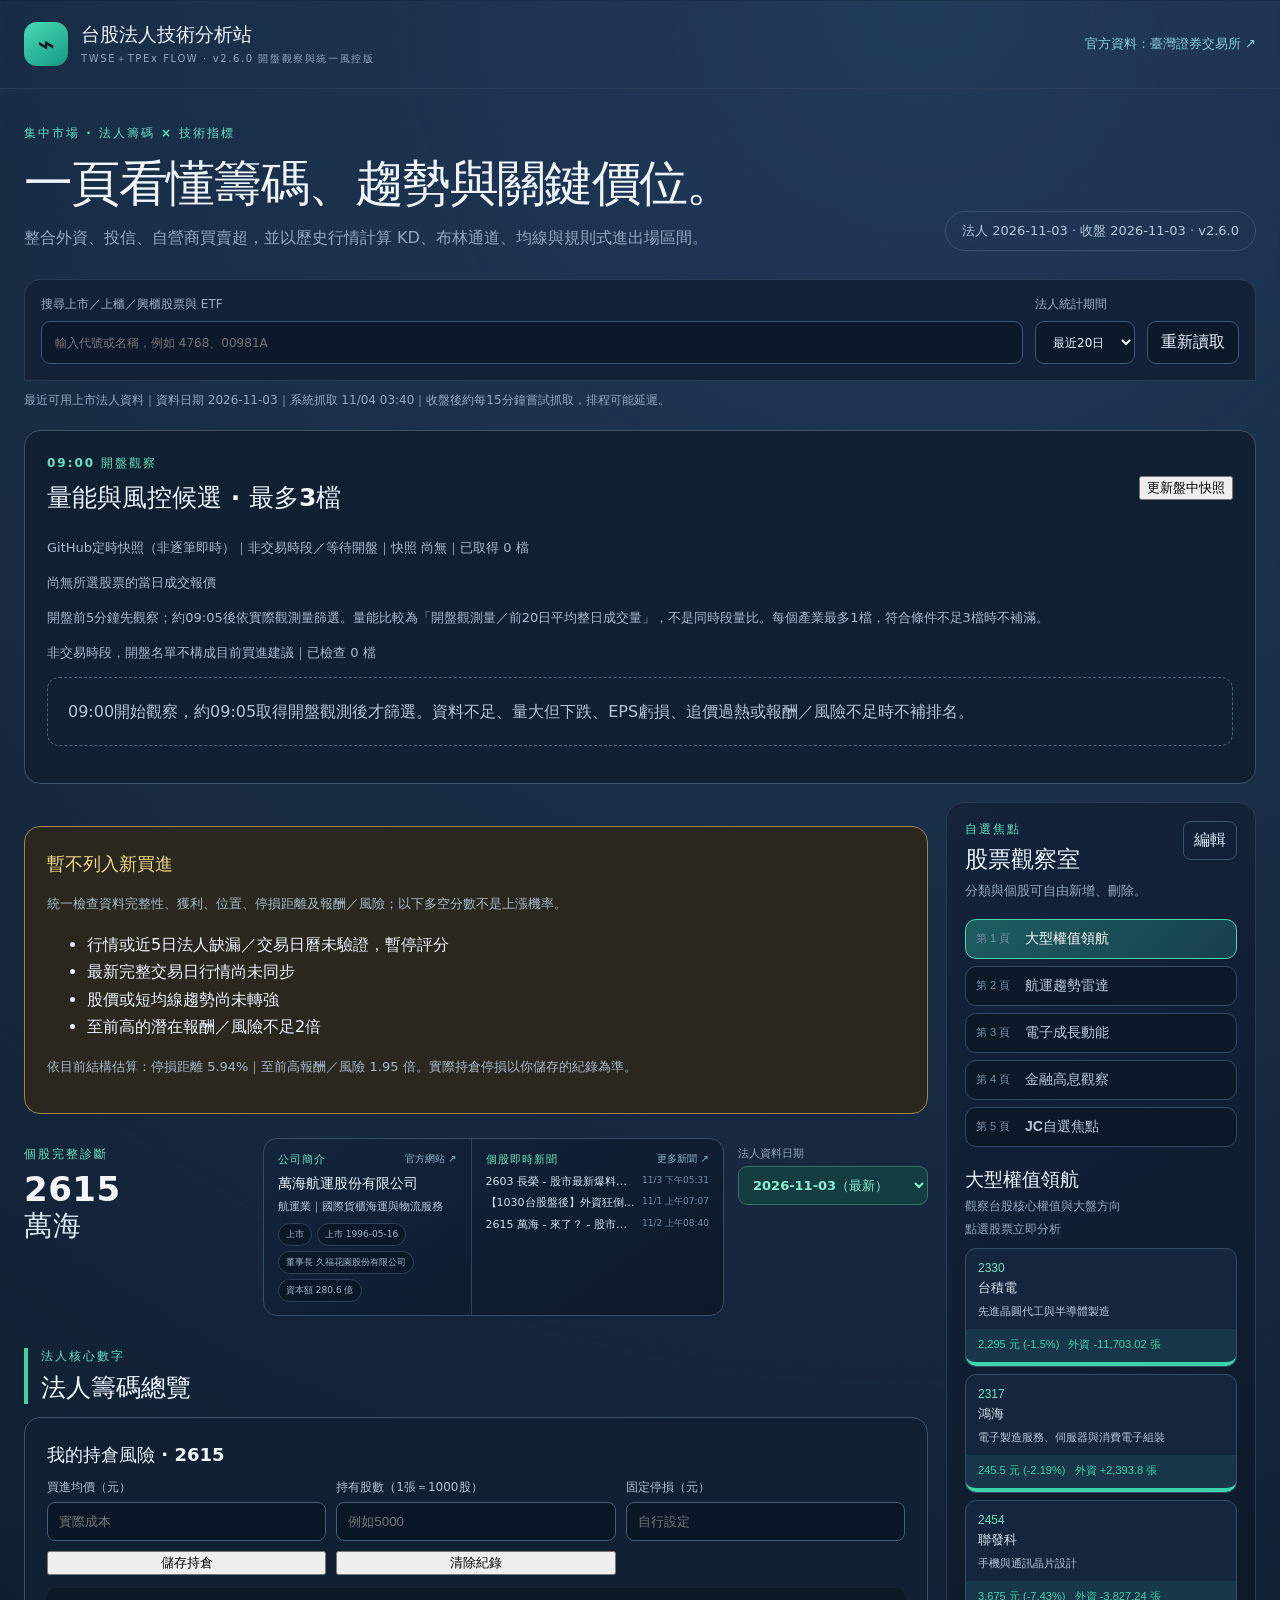
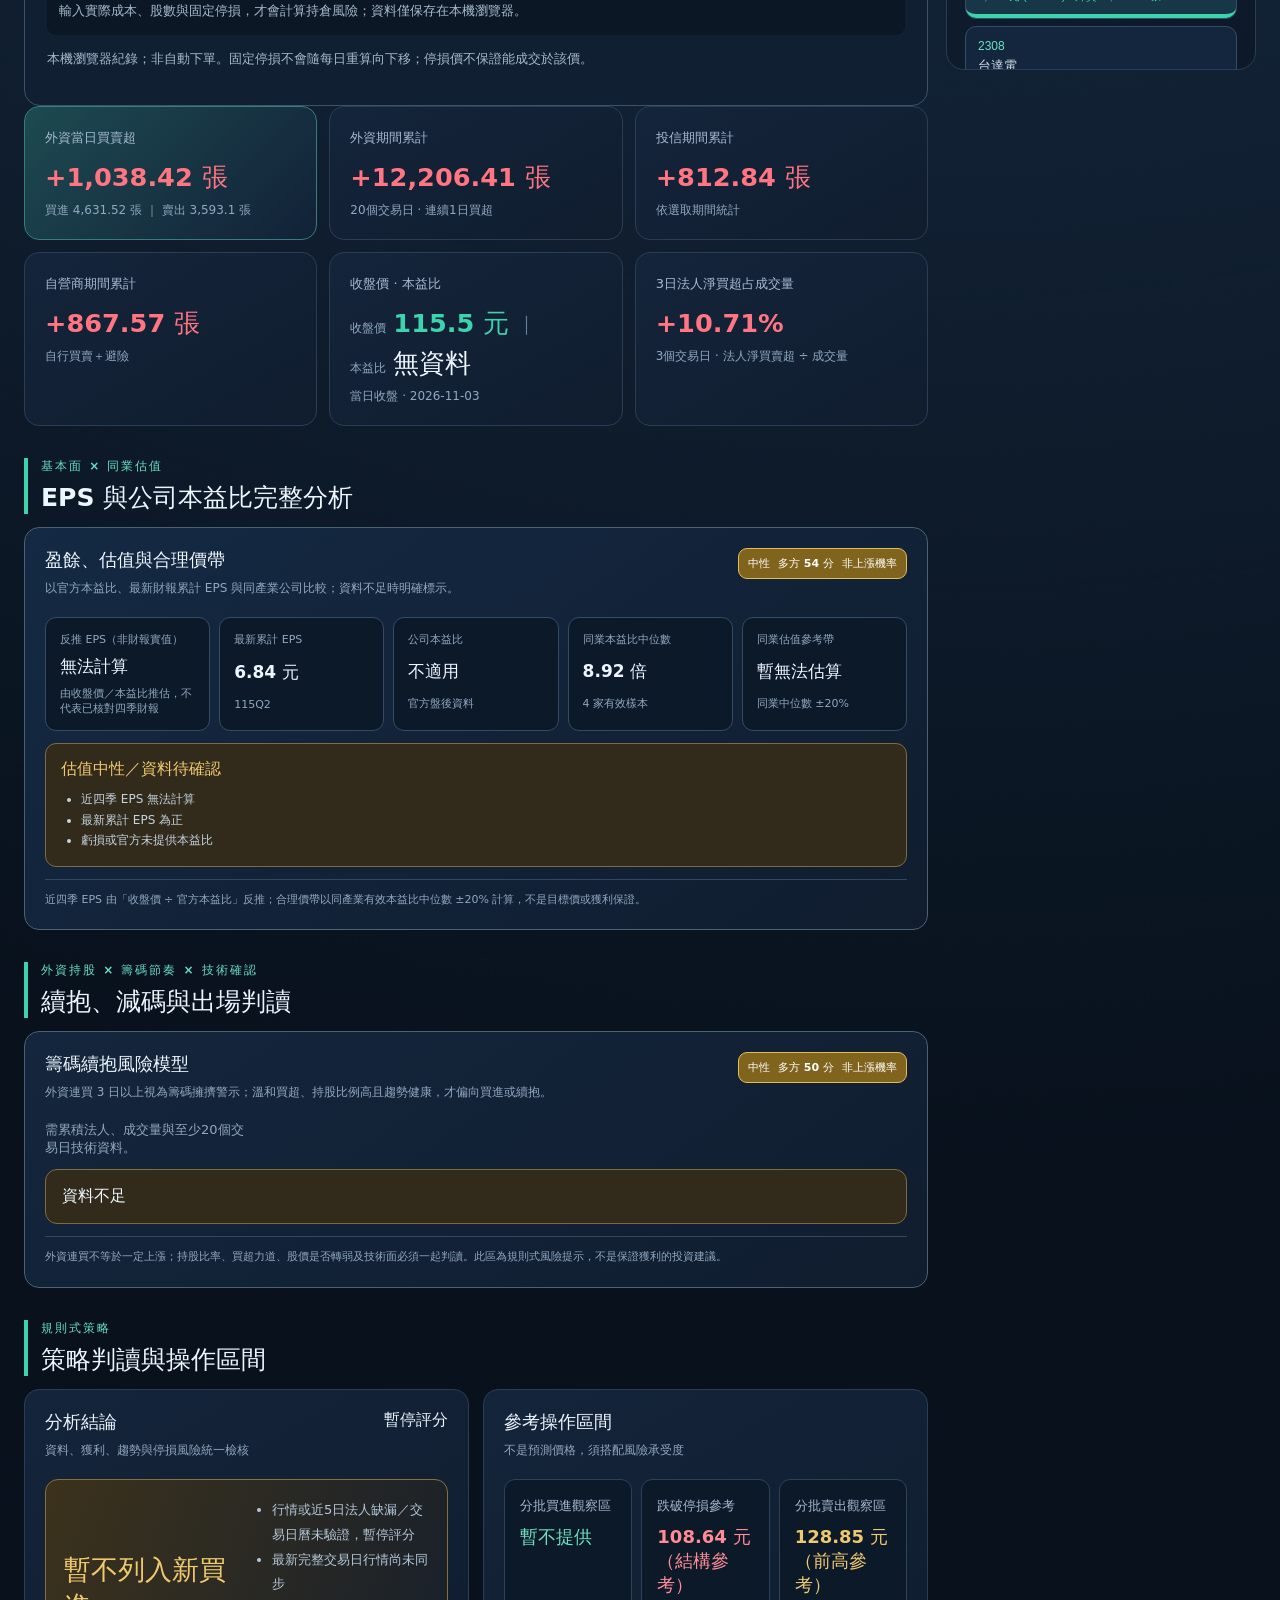
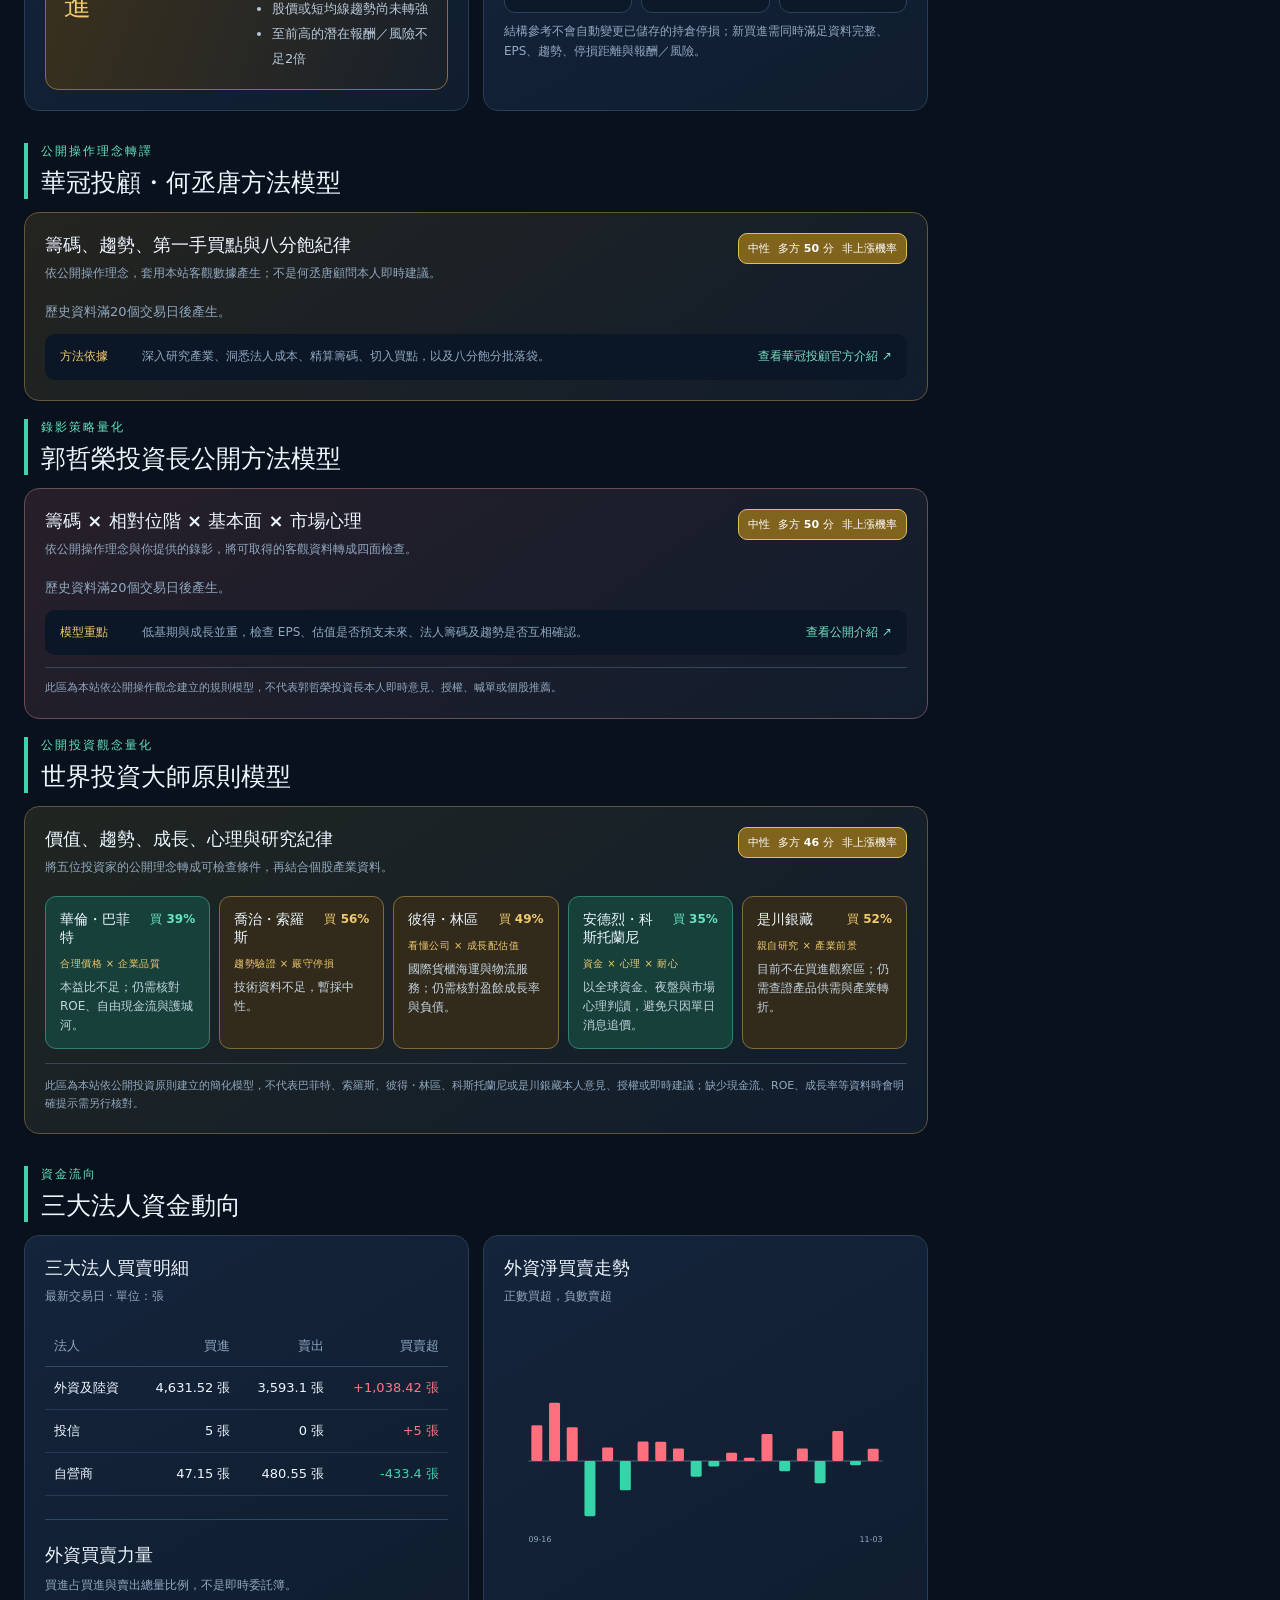
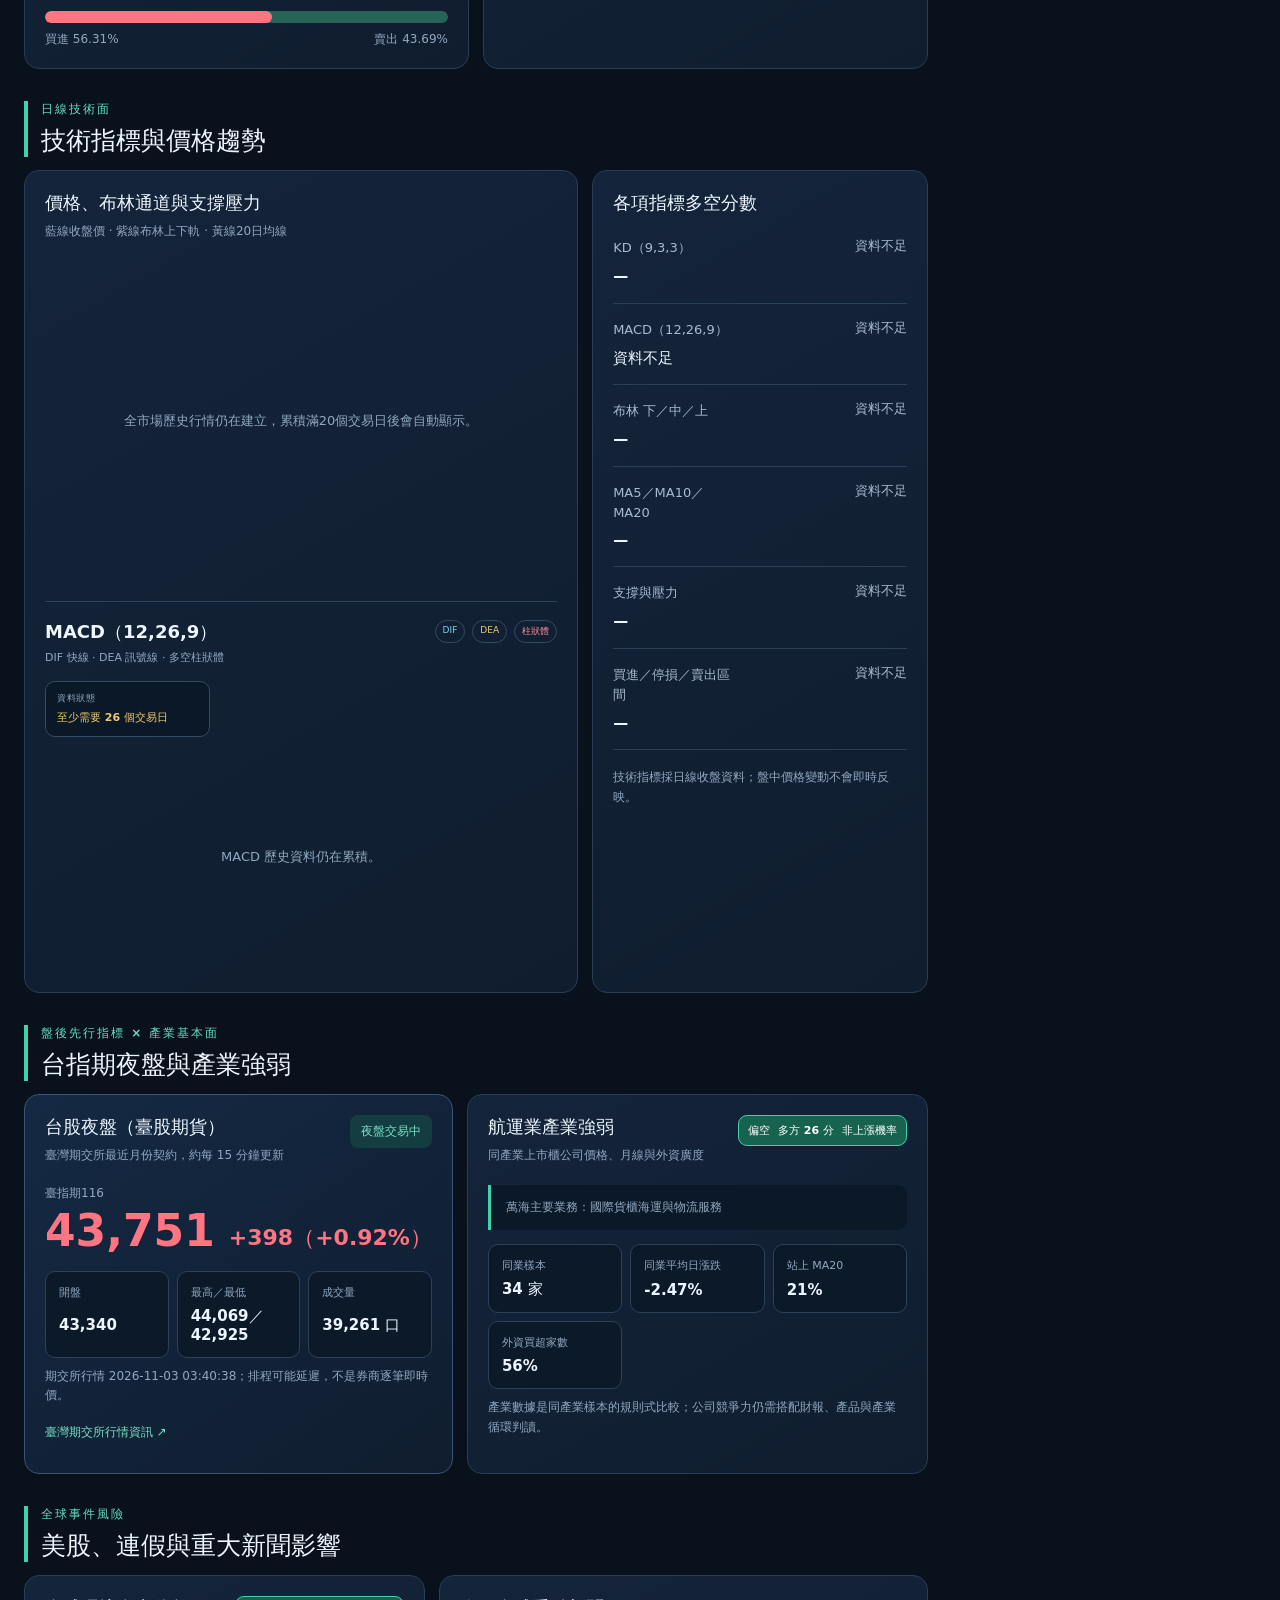
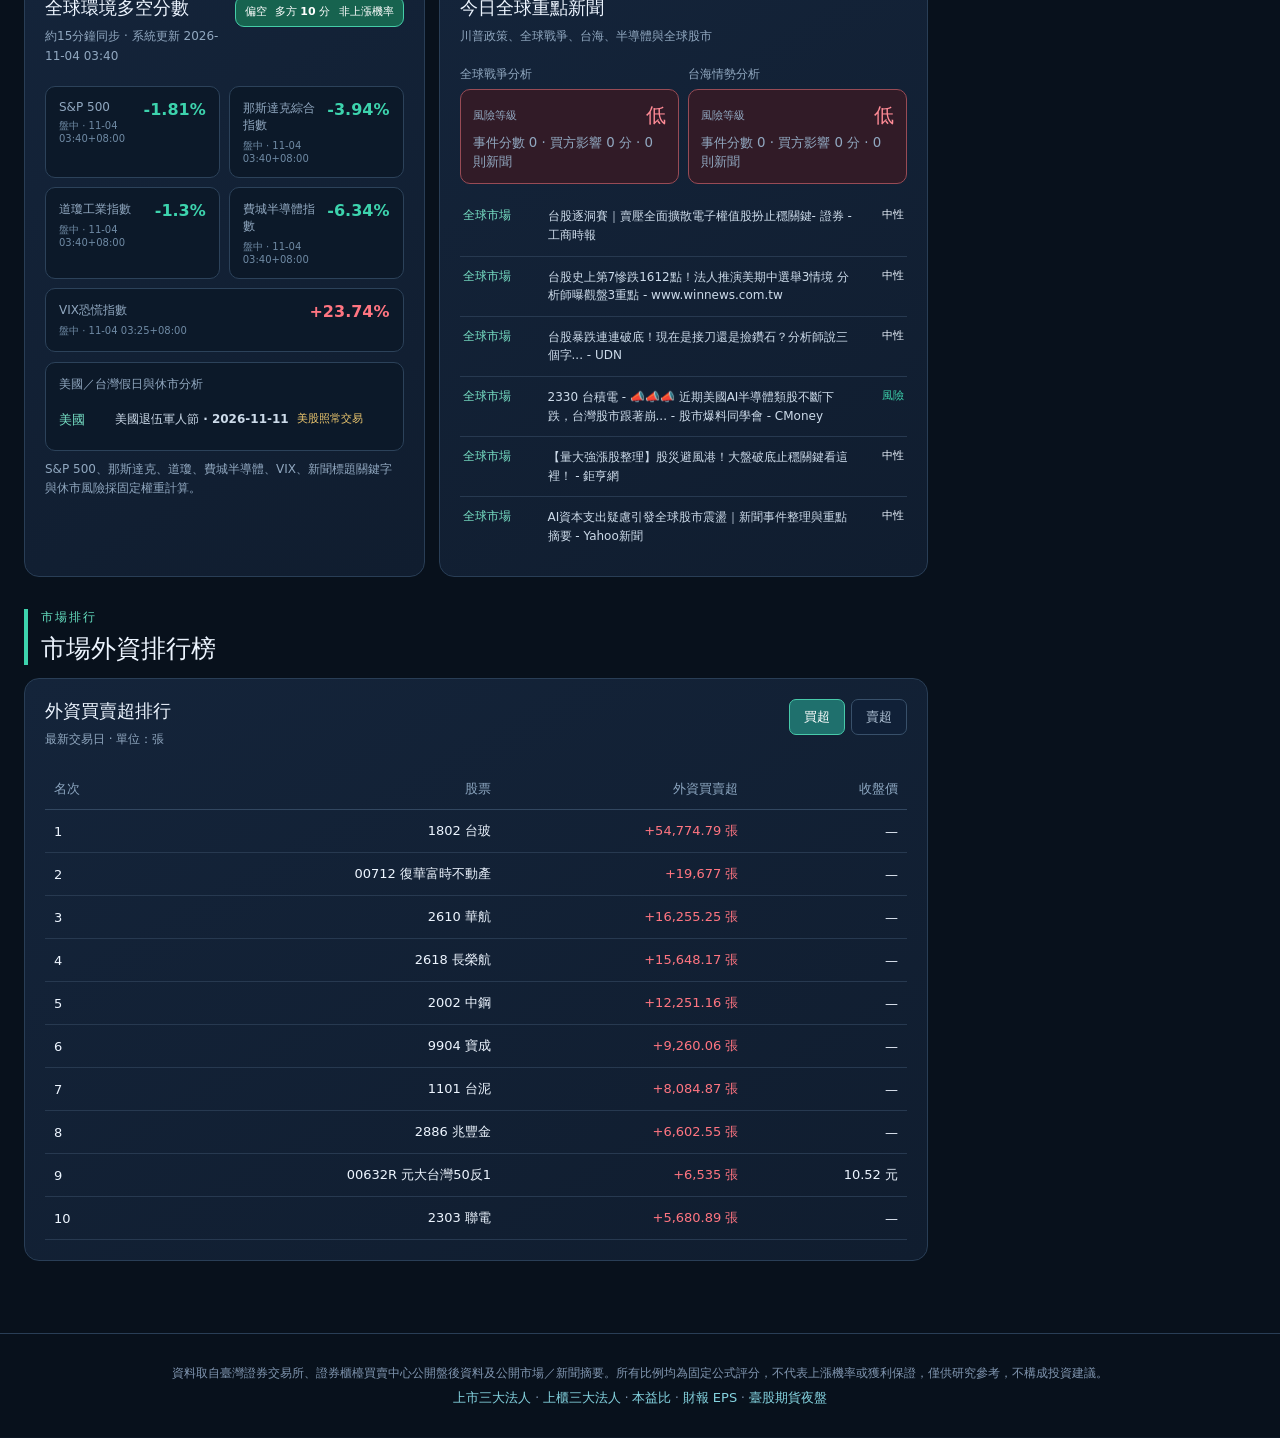
==== commit 653777ca: "jc-stock-radar-v2.6.0" ====
--- a/index.html
+++ b/index.html
@@ -7,11 +7,11 @@
   <meta name="description" content="整合上市與上櫃三大法人、KD、布林通道、均線與支撐壓力的台股研究工具。">
   <link rel="icon" type="image/svg+xml" href="data:image/svg+xml,%3Csvg xmlns='http://www.w3.org/2000/svg' viewBox='0 0 64 64'%3E%3Crect width='64' height='64' rx='14' fill='%2312b89a'/%3E%3Cpath d='M12 42l12-13 9 8 19-22v12L34 48l-10-9-12 13z' fill='white'/%3E%3C/svg%3E">
   <title>台股法人技術分析站</title>
-  <link rel="stylesheet" href="style.css?v=2.5.4">
+  <link rel="stylesheet" href="style.css?v=2.6.0">
 </head>
 <body>
 <header class="top">
-  <div class="brand"><span class="mark">⌁</span><div><strong>台股法人技術分析站</strong><small>TWSE＋TPEx FLOW · v2.5.4 盤後法人同步整合版</small></div></div>
+  <div class="brand"><span class="mark">⌁</span><div><strong>台股法人技術分析站</strong><small>TWSE＋TPEx FLOW · v2.6.0 開盤觀察與統一風控版</small></div></div>
   <a href="https://www.twse.com.tw/" target="_blank" rel="noopener">官方資料：臺灣證券交易所 ↗</a>
 </header>
 <main>
@@ -25,6 +25,12 @@
     <button id="refresh">重新讀取</button>
   </div>
   <p id="dataFreshness" class="hint" role="status" style="line-height:1.8;margin:12px 0">正在確認法人資料更新狀態…</p>
+  <section class="opening-desk" aria-label="開盤量能觀察">
+    <div class="opening-title"><div><div class="eyebrow">09:00 開盤觀察</div><h2>量能與風控候選 · 最多3檔</h2></div><button type="button" id="liveRefresh">更新盤中快照</button></div>
+    <p id="liveStatus" role="status">正在確認盤中資料…</p><p id="liveSelected"></p>
+    <p>開盤前5分鐘先觀察；約09:05後依實際觀測量篩選。量能比較為「開盤觀測量／前20日平均整日成交量」，不是同時段量比。每個產業最多1檔，符合條件不足3檔時不補滿。</p>
+    <p id="scanSummary"></p><div id="openingPicks" class="opening-picks"></div><div id="openingSectors" class="opening-sectors"></div>
+  </section>
   <div class="workspace">
     <aside class="watchhub" id="watchHub">
       <div class="watchtop">
@@ -41,6 +47,7 @@
       <div id="status" role="status"></div>
 
       <section class="grid" id="content" hidden>
+    <section id="riskGuard" class="risk-guard guard-stop"></section>
     <div class="heading stockheading">
       <div class="stockidentity"><div class="eyebrow">個股完整診斷</div><h2 id="title">—</h2></div>
       <section class="stockquick" aria-label="個股公司資訊與即時新聞">
@@ -58,13 +65,14 @@
       <label class="datechooser">法人資料日期<select id="institutionDate" aria-label="選擇法人資料日期"></select><span id="dateBadge" hidden></span></label>
     </div>
     <div class="sectiontitle blocktitle"><div class="eyebrow">法人核心數字</div><h2>法人籌碼總覽</h2></div>
+    <section class="position-panel"><h3>我的持倉風險 · <span id="positionCode"></span></h3><div class="position-inputs"><label>買進均價（元）<input id="positionCost" type="number" min="0.01" step="0.01" placeholder="實際成本"></label><label>持有股數（1張＝1000股）<input id="positionShares" type="number" min="1" step="1" placeholder="例如5000"></label><label>固定停損（元）<input id="positionStop" type="number" min="0.01" step="0.01" placeholder="自行設定"></label><button type="button" id="positionSave">儲存持倉</button><button type="button" id="positionClear">清除紀錄</button></div><p id="positionResult" class="position-result"></p><p>本機瀏覽器紀錄；非自動下單。固定停損不會隨每日重算向下移；停損價不保證能成交於該價。</p></section>
     <div class="metrics six">
       <article class="card accent"><span>外資當日買賣超</span><strong id="foreignToday">—</strong><div id="foreignSub" class="sub"></div></article>
       <article class="card"><span>外資期間累計</span><strong id="foreignPeriod">—</strong><div id="foreignStreak" class="sub"></div></article>
       <article class="card"><span>投信期間累計</span><strong id="trustPeriod">—</strong><div class="sub">依選取期間統計</div></article>
       <article class="card"><span>自營商期間累計</span><strong id="dealerPeriod">—</strong><div class="sub">自行買賣＋避險</div></article>
       <article class="card"><span>收盤價 · 本益比</span><strong id="closePe" class="closepe">—</strong><div id="closePeDate" class="sub">正在確認當日收盤</div></article>
-      <article class="card"><span>3日大戶持股比例（推估）</span><strong id="largeHolder3d">—</strong><div id="largeHolder3dSub" class="sub">三大法人籌碼推估，非集保實際持股</div></article>
+      <article class="card"><span>3日法人淨買超占成交量</span><strong id="largeHolder3d">—</strong><div id="largeHolder3dSub" class="sub">三大法人籌碼推估，非集保實際持股</div></article>
     </div>
 
     <div class="sectiontitle blocktitle"><div class="eyebrow">基本面 × 同業估值</div><h2>EPS 與公司本益比完整分析</h2></div>
@@ -86,7 +94,7 @@
     <div class="sectiontitle blocktitle"><div class="eyebrow">規則式策略</div><h2>策略判讀與操作區間</h2></div>
     <div class="columns planrow nomargin">
       <article class="panel">
-        <div class="panelhead"><div><h3>分析結論</h3><p>技術面 70%＋全球因素 30% 規則式評分</p></div><div id="overallRatio"></div></div>
+        <div class="panelhead"><div><h3>分析結論</h3><p>資料、獲利、趨勢與停損風險統一檢核</p></div><div id="overallRatio"></div></div>
         <div id="tradePlan" class="signal neutral"></div>
       </article>
       <article class="panel">
@@ -145,7 +153,7 @@
         </div>
       </article>
       <article class="panel indicators">
-        <h3>各項指標買賣比例</h3>
+        <h3>各項指標多空分數</h3>
         <div class="indicatoritem"><span>KD（9,3,3）</span><span id="kdRatio"></span><strong id="kd">—</strong></div>
         <div class="indicatoritem"><span>MACD（12,26,9）</span><span id="macdRatio"></span><strong id="macdValue">—</strong></div>
         <div class="indicatoritem"><span>布林 下／中／上</span><span id="bollRatio"></span><strong id="boll">—</strong></div>
@@ -176,7 +184,7 @@
     <div class="sectiontitle blocktitle"><div class="eyebrow">全球事件風險</div><h2>美股、連假與重大新聞影響</h2></div>
     <div class="columns globalrow nomargin">
       <article class="panel">
-        <div class="panelhead"><div><h3>全球環境買賣比例</h3><p id="globalStamp">讀取中…</p></div><div id="globalRatio"></div></div>
+        <div class="panelhead"><div><h3>全球環境多空分數</h3><p id="globalStamp">讀取中…</p></div><div id="globalRatio"></div></div>
         <div id="globalIndicators" class="globalindicators"></div>
         <div class="holiday"><span>美國／台灣假日與休市分析</span><strong id="holidayFactor">—</strong></div>
         <p class="hint">S&amp;P 500、那斯達克、道瓊、費城半導體、VIX、新聞標題關鍵字與休市風險採固定權重計算。</p>
@@ -216,6 +224,9 @@
   資料取自臺灣證券交易所、證券櫃檯買賣中心公開盤後資料及公開市場／新聞摘要。所有比例均為固定公式評分，不代表上漲機率或獲利保證，僅供研究參考，不構成投資建議。<br>
   <a href="https://www.twse.com.tw/zh/trading/foreign/t86.html">上市三大法人</a> · <a href="https://www.tpex.org.tw/zh-tw/mainboard/trading/major-institutional/detail/day.html">上櫃三大法人</a> · <a href="https://www.twse.com.tw/zh/trading/historical/bwibbu-day.html">本益比</a> · <a href="https://openapi.twse.com.tw/">財報 EPS</a> · <a href="https://www.taifex.com.tw/cht/4/aHIntroduction">臺股期貨夜盤</a>
 </footer>
-<script src="app.js?v=2.5.4" defer></script>
+<script src="risk-engine.js?v=2.6.0" defer></script>
+<script src="intraday-ui.js?v=2.6.0" defer></script>
+<script src="app.js?v=2.6.0" defer></script>
 </body>
 </html>
+
--- a/style.css
+++ b/style.css
@@ -993,3 +993,21 @@
   .stocktitle-name.name-long { font-size: 16px; }
   .stocktitle-name.name-xlong { font-size: 14px; }
 }
+
+.opening-desk,.position-panel,.risk-guard { padding:22px;border:1px solid #3b526a;border-radius:16px;background:#101f32;margin:18px 0;line-height:1.7; }
+.opening-title { display:flex;align-items:center;justify-content:space-between;gap:12px; }
+.opening-desk h2 { margin:4px 0;font-size:25px; }
+.opening-desk p,.position-panel p,.risk-guard p { color:#a5b9cc;font-size:13px; }
+.opening-picks { display:grid;grid-template-columns:repeat(3,minmax(0,1fr));gap:12px; }
+.pick-card { min-width:0;border:1px solid #a35b64;border-radius:12px;padding:16px;background:#30232e; }
+.pick-card h3 { margin:7px 0; }.pick-card strong { color:#ff8991;font-size:22px; }
+.pick-card p { overflow-wrap:anywhere; }.pick-card button { color:#e8f2ff;background:transparent;border:0;cursor:pointer;font-size:18px;padding:0; }
+.opening-sectors { display:flex;gap:8px;flex-wrap:wrap;margin-top:15px; }.opening-sectors span { padding:8px 10px;background:#0b1928;border-radius:8px;font-size:12px; }
+.scan-empty { grid-column:1/-1;padding:20px;border:1px dashed #49657e;border-radius:12px;color:#b4c5d5; }
+.risk-guard,.position-panel { grid-column:1/-1;margin:0; }.guard-stop { border-color:#9b8747;background:#29271e; }.guard-pass { border-color:#a55561;background:#2b2029; }
+.risk-guard h3 { margin:0;color:#f0d986; }.guard-pass h3 { color:#ff8e98; }
+.position-inputs { display:grid;grid-template-columns:repeat(3,minmax(0,1fr));gap:10px; }.position-inputs label { color:#afc3d5;font-size:12px; }
+.position-inputs input { box-sizing:border-box;width:100%;margin-top:5px;background:#081626;border:1px solid #425e79;border-radius:8px;padding:11px;color:#fff; }
+.position-result { padding:12px;background:#0b1724;border-radius:9px; }.position-result.breached { border:2px solid #48caaa;color:#75e8c9; }
+.data-incomplete > #riskGuard { display:block!important; }
+@media(max-width:850px){.opening-picks{grid-template-columns:1fr}.position-inputs{grid-template-columns:1fr}.opening-title{align-items:flex-start;flex-direction:column}.opening-desk{padding:16px}.opening-desk h2{font-size:21px}}
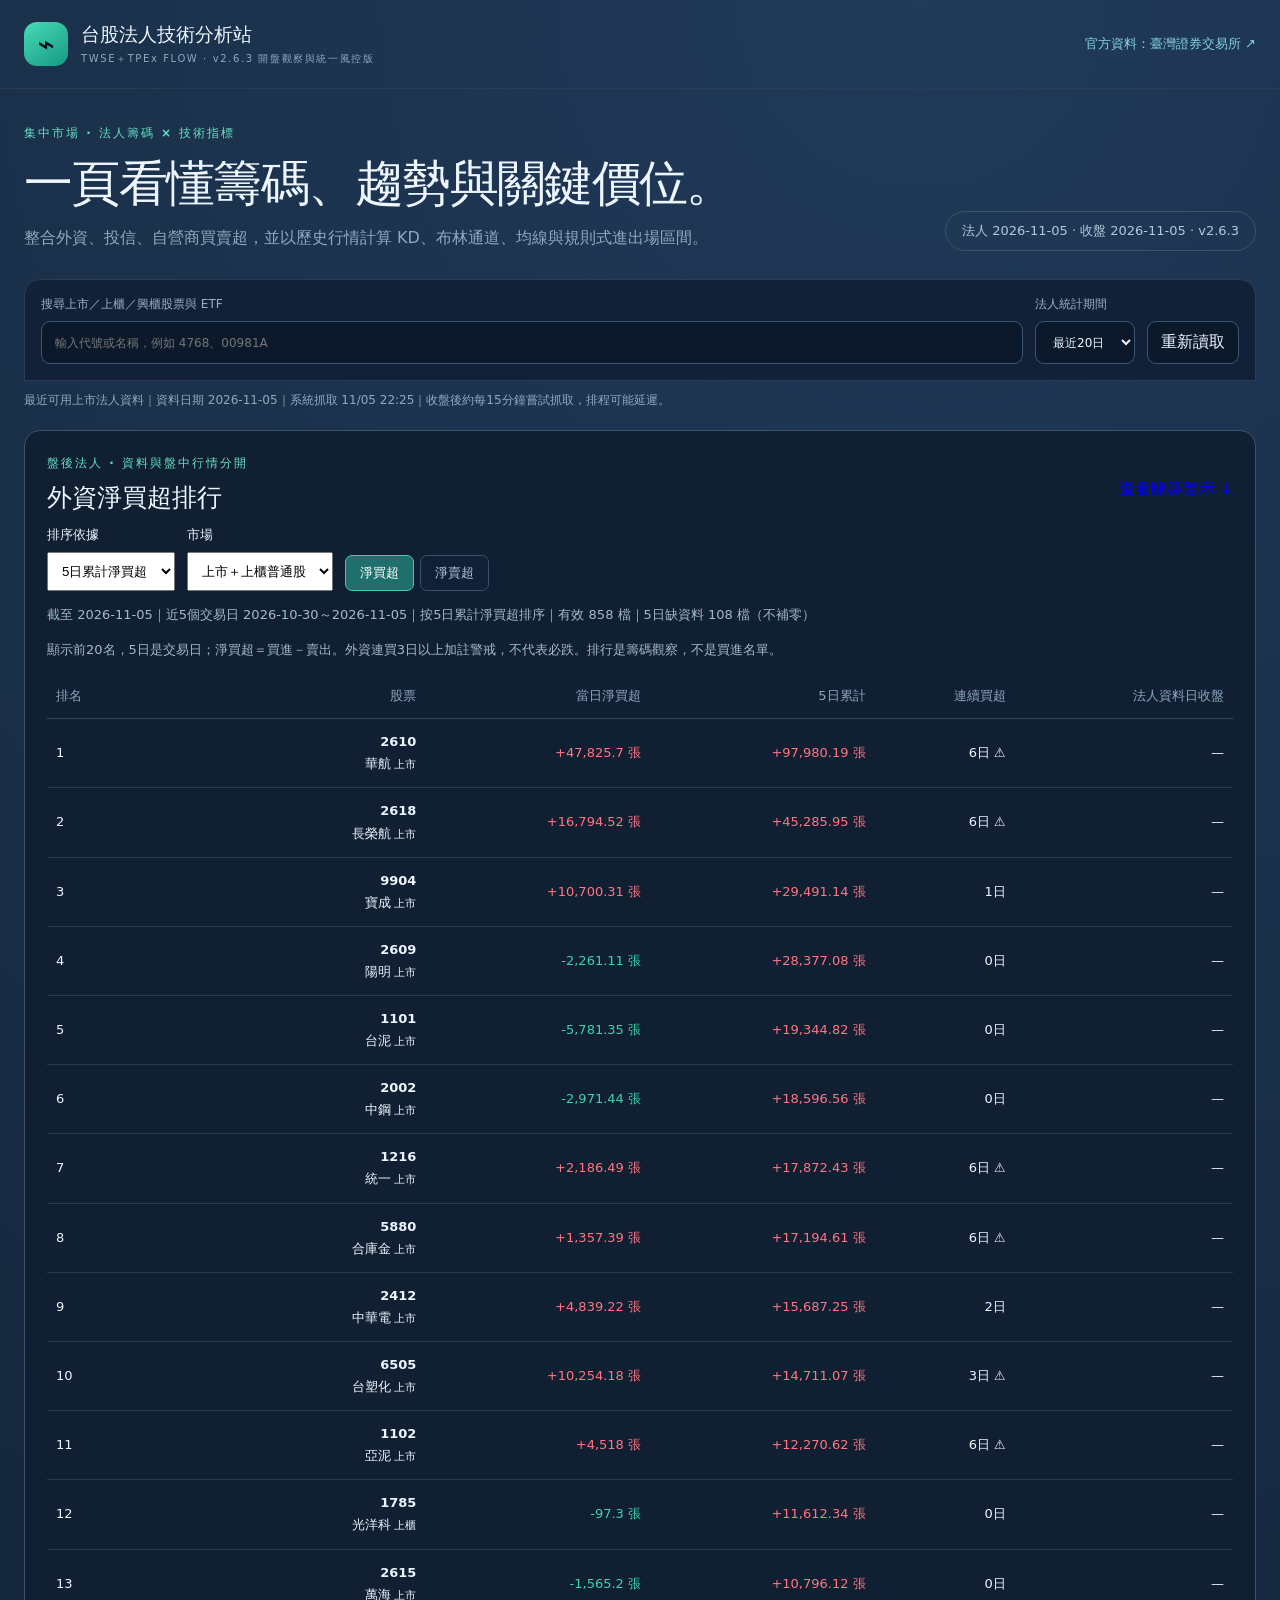
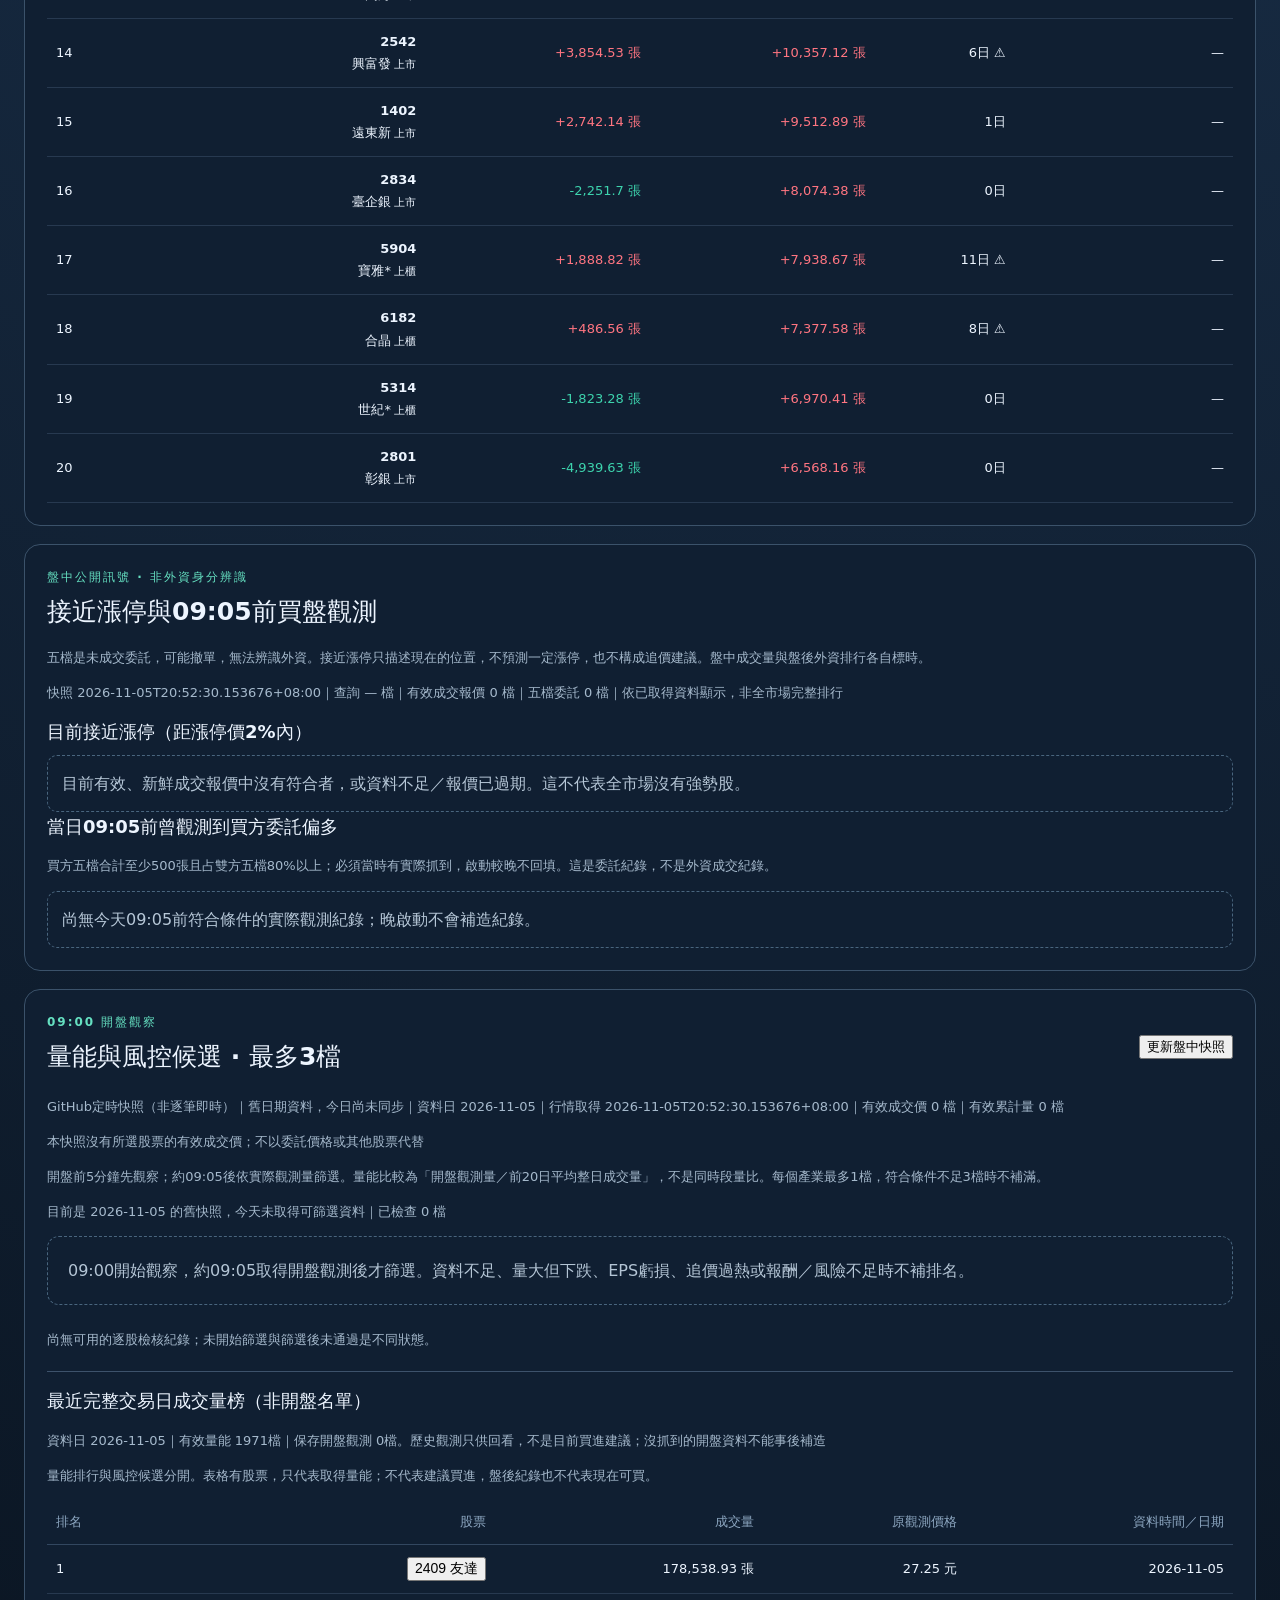
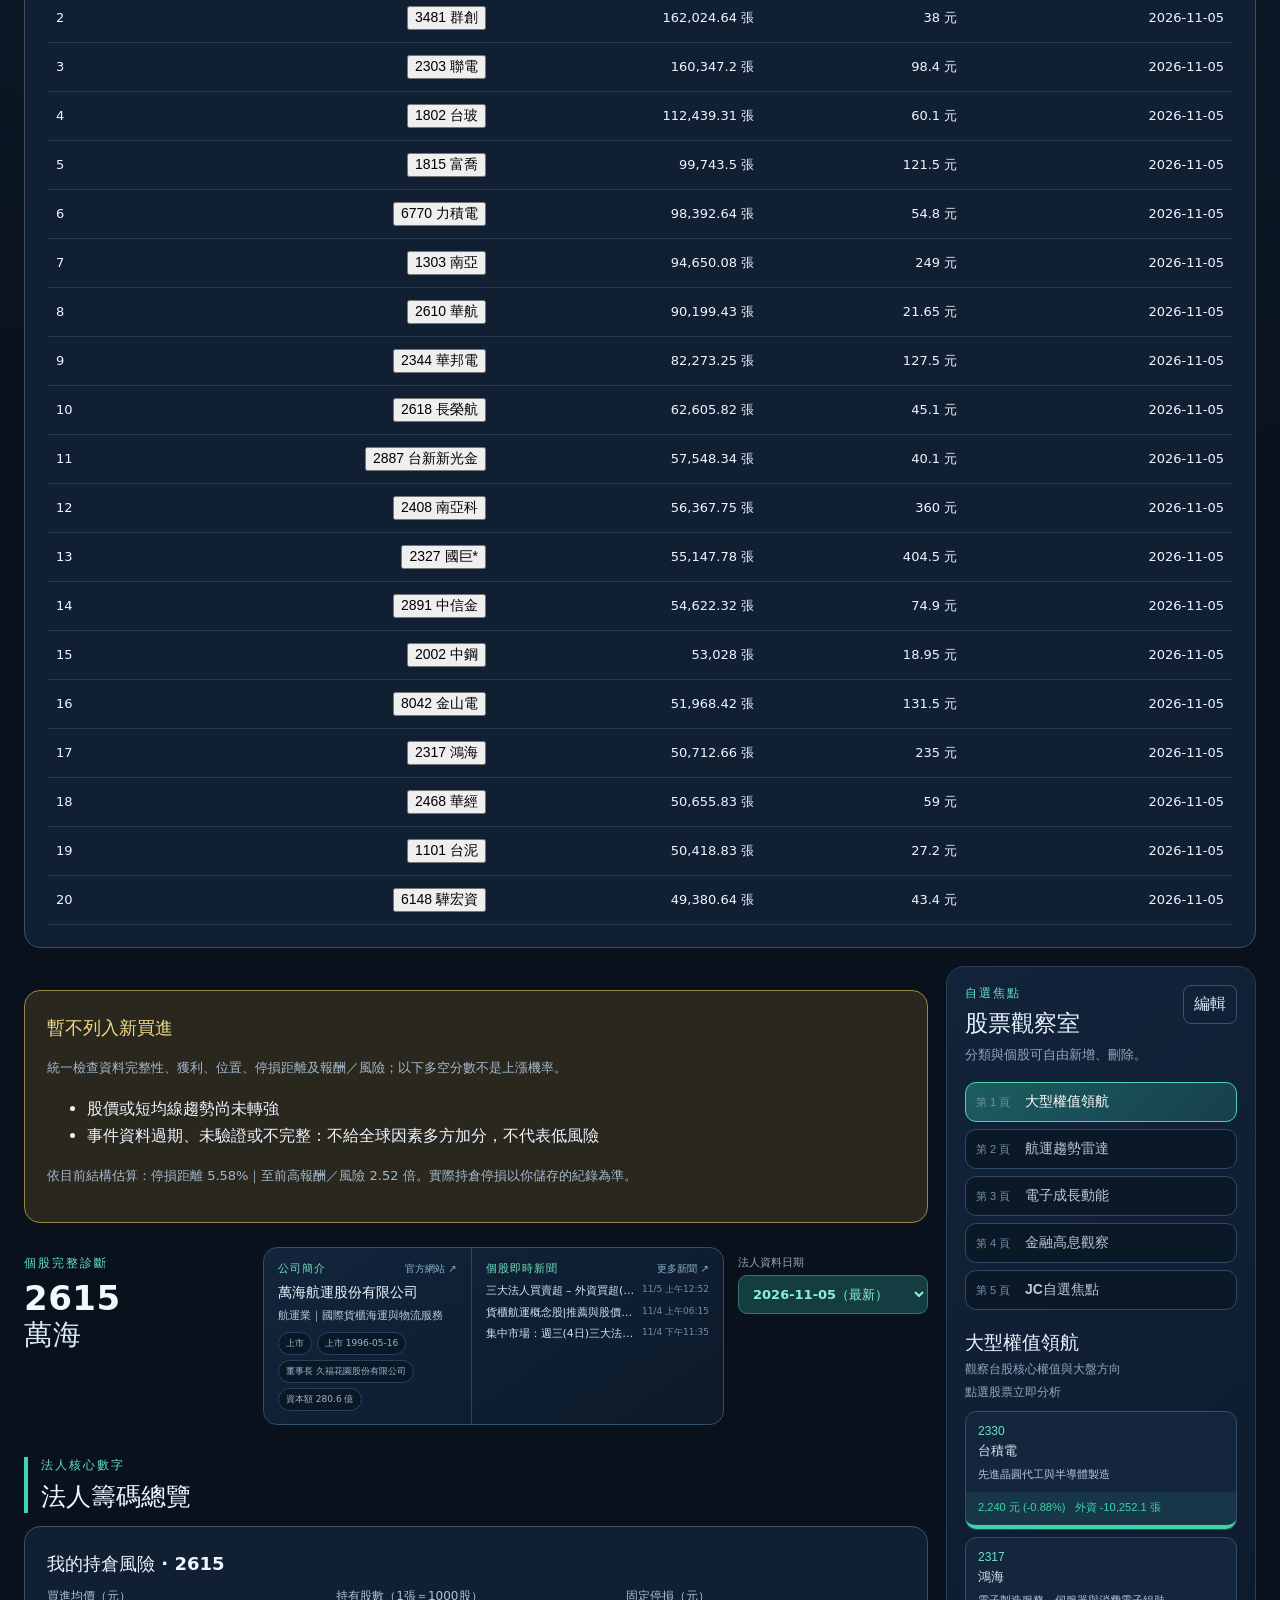
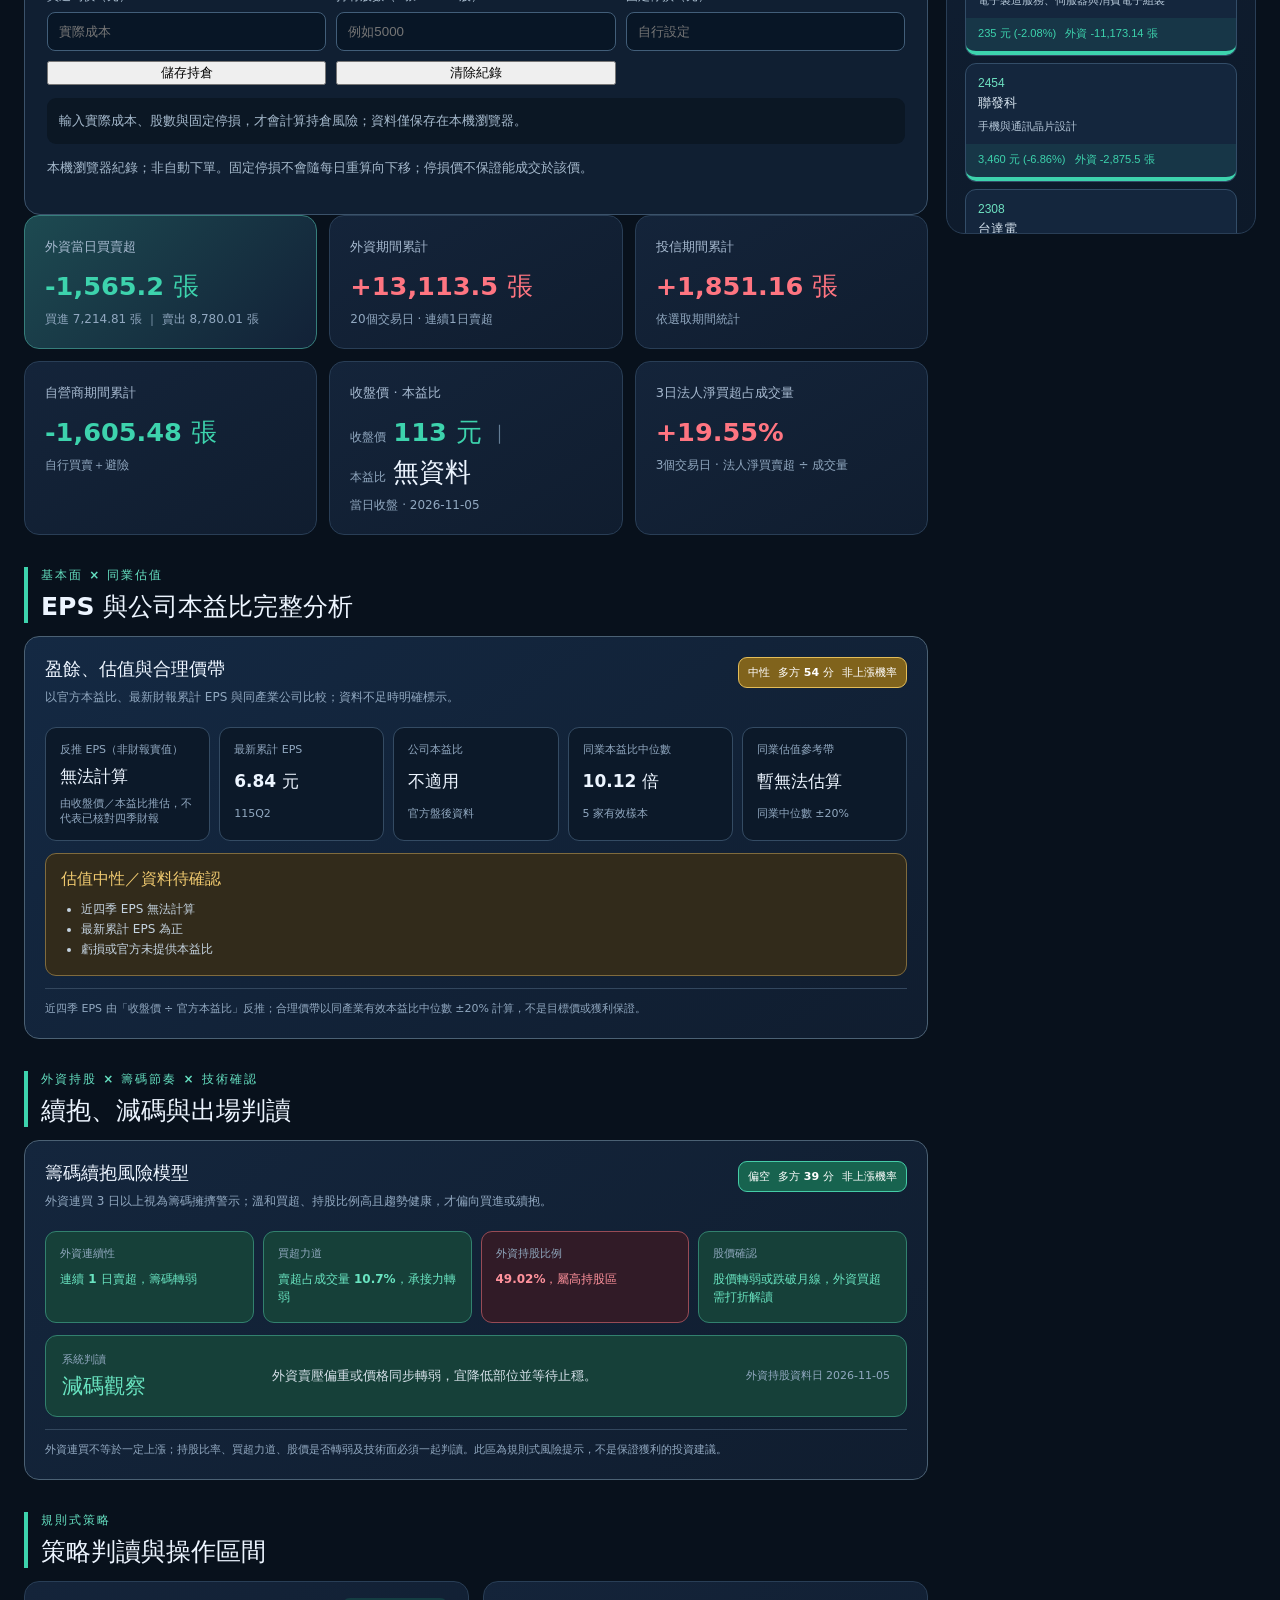
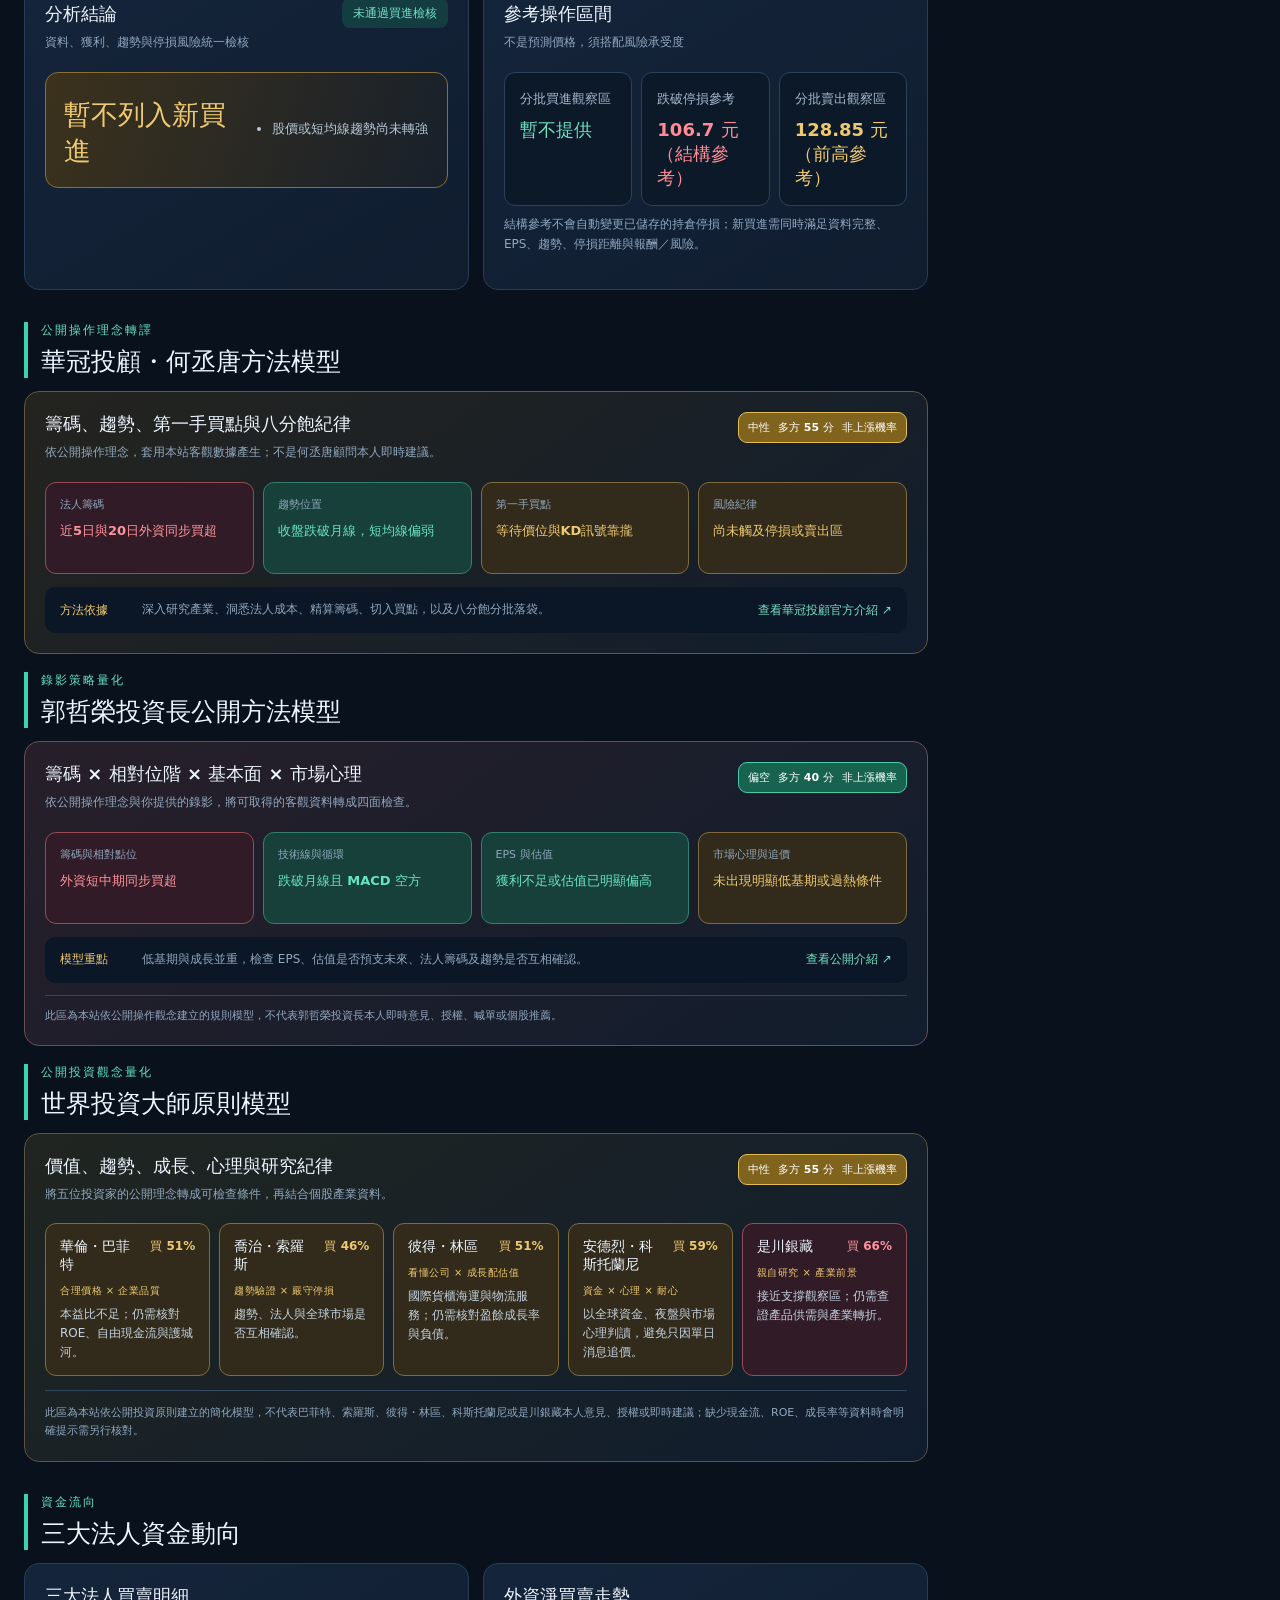
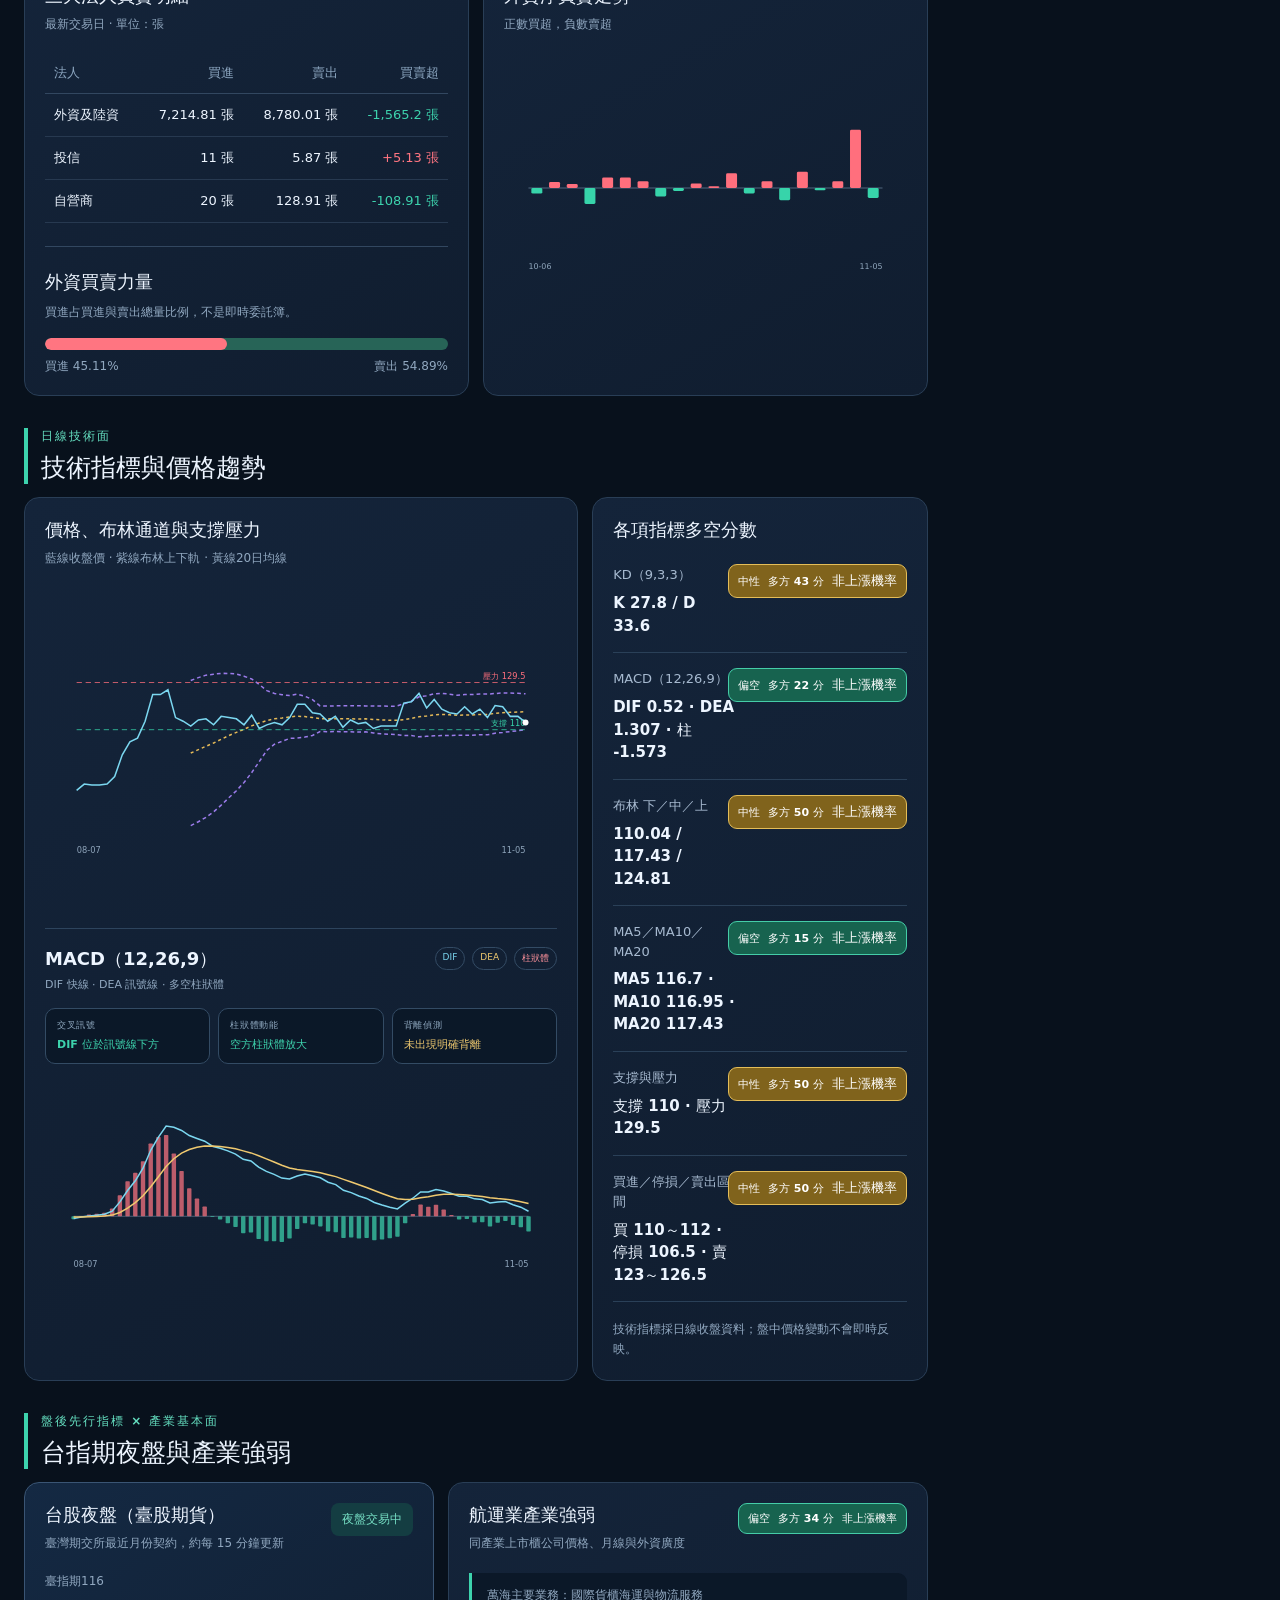
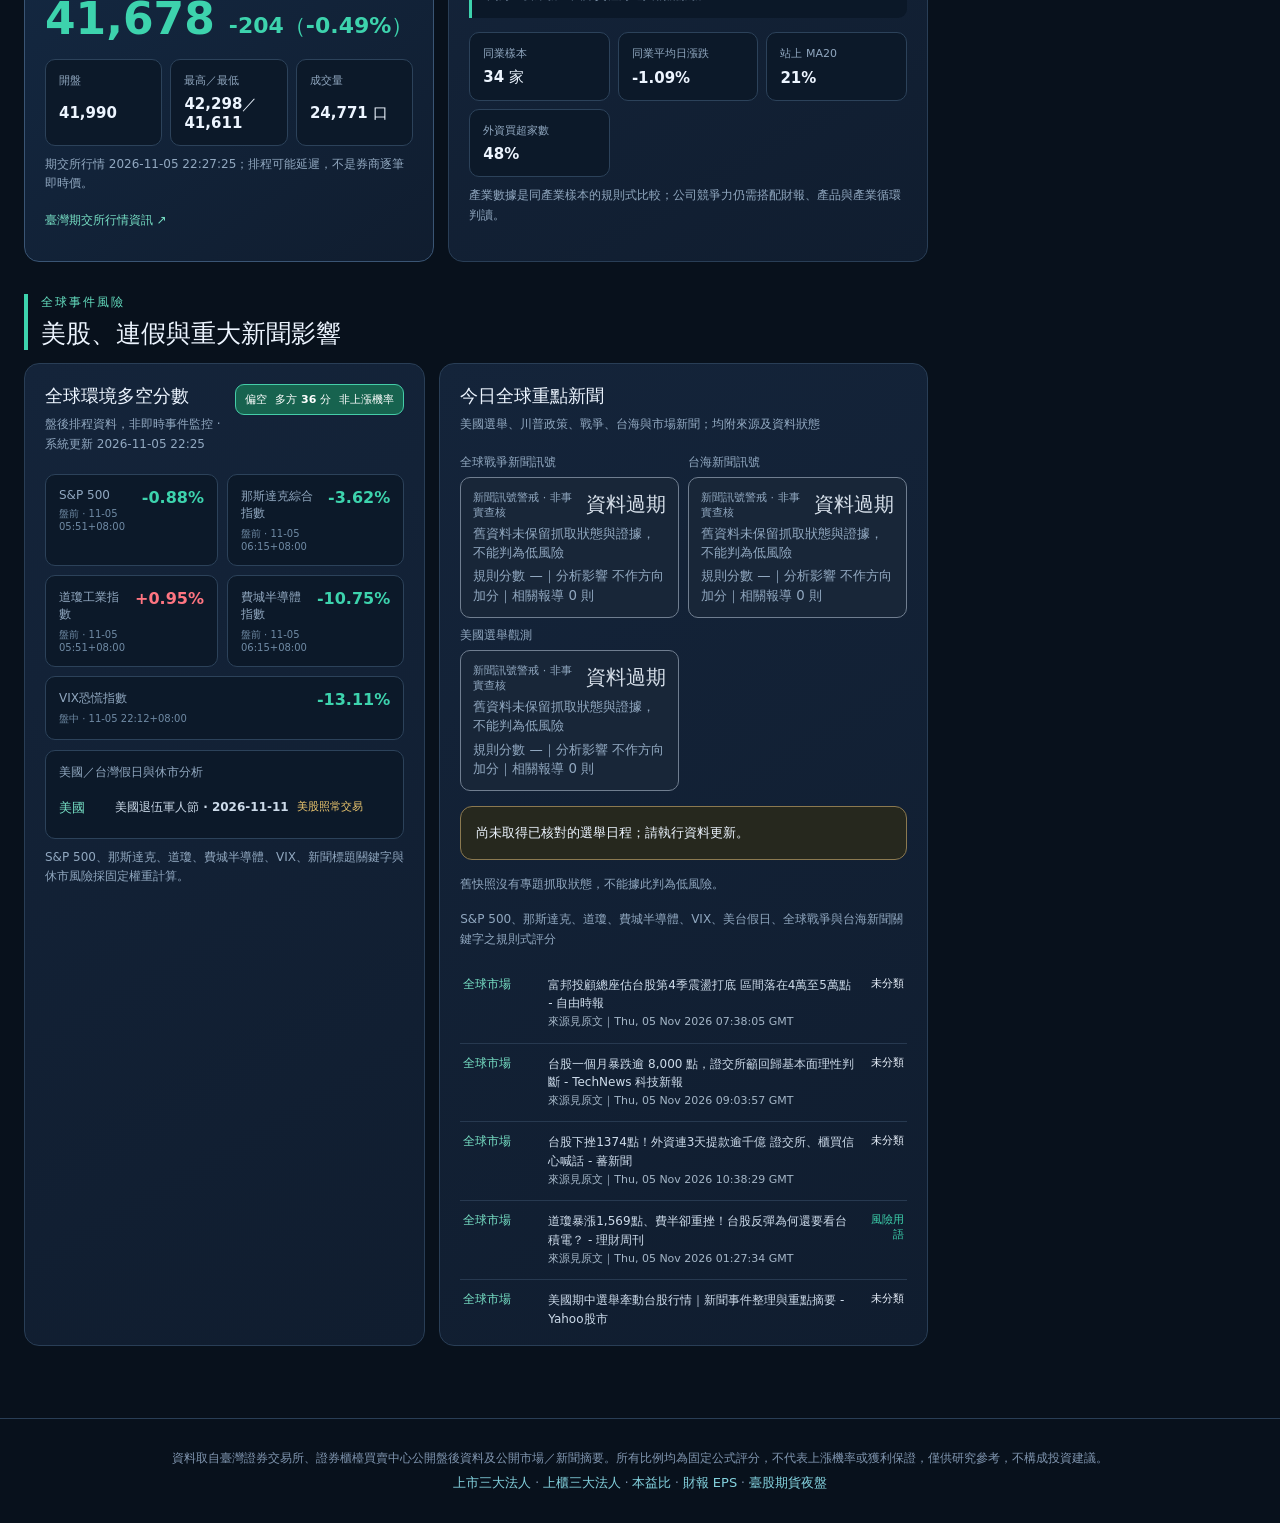
==== commit bb2ff3c1: "jc-stock-radar-v2.6.3-patch" ====
--- a/index.html
+++ b/index.html
@@ -7,11 +7,11 @@
   <meta name="description" content="整合上市與上櫃三大法人、KD、布林通道、均線與支撐壓力的台股研究工具。">
   <link rel="icon" type="image/svg+xml" href="data:image/svg+xml,%3Csvg xmlns='http://www.w3.org/2000/svg' viewBox='0 0 64 64'%3E%3Crect width='64' height='64' rx='14' fill='%2312b89a'/%3E%3Cpath d='M12 42l12-13 9 8 19-22v12L34 48l-10-9-12 13z' fill='white'/%3E%3C/svg%3E">
   <title>台股法人技術分析站</title>
-  <link rel="stylesheet" href="style.css?v=2.6.0">
+  <link rel="stylesheet" href="style.css?v=2.6.3">
 </head>
 <body>
 <header class="top">
-  <div class="brand"><span class="mark">⌁</span><div><strong>台股法人技術分析站</strong><small>TWSE＋TPEx FLOW · v2.6.0 開盤觀察與統一風控版</small></div></div>
+  <div class="brand"><span class="mark">⌁</span><div><strong>台股法人技術分析站</strong><small>TWSE＋TPEx FLOW · v2.6.3 開盤觀察與統一風控版</small></div></div>
   <a href="https://www.twse.com.tw/" target="_blank" rel="noopener">官方資料：臺灣證券交易所 ↗</a>
 </header>
 <main>
@@ -25,11 +25,26 @@
     <button id="refresh">重新讀取</button>
   </div>
   <p id="dataFreshness" class="hint" role="status" style="line-height:1.8;margin:12px 0">正在確認法人資料更新狀態…</p>
+  <section class="opening-desk foreign-rank" aria-label="外資淨買超排行">
+    <div class="opening-title"><div><div class="eyebrow">盤後法人 · 資料與盤中行情分開</div><h2>外資淨買超排行</h2></div><a href="#earlySignals">查看開盤警示 ↓</a></div>
+    <div class="rank-controls"><label>排序依據<select id="rankPeriod"><option value="1">當日淨買超</option><option value="5" selected>5日累計淨買超</option></select></label><label>市場<select id="rankMarket"><option value="all">上市＋上櫃普通股</option><option value="上市">上市</option><option value="上櫃">上櫃</option></select></label><div class="tabs"><button class="active" data-rank="buy">淨買超</button><button data-rank="sell">淨賣超</button></div></div>
+    <p id="rankSummary" role="status">等待盤後法人資料…</p><p>顯示前20名，5日是交易日；淨買超＝買進－賣出。外資連買3日以上加註警戒，不代表必跌。排行是籌碼觀察，不是買進名單。</p>
+    <div class="scroll"><table><thead><tr><th>排名</th><th>股票</th><th>當日淨買超</th><th>5日累計</th><th>連續買超</th><th>法人資料日收盤</th></tr></thead><tbody id="ranking"></tbody></table></div>
+  </section>
+  <section class="opening-desk" id="earlySignals" aria-label="開盤量價與委託警示">
+    <div class="eyebrow">盤中公開訊號 · 非外資身分辨識</div><h2>接近漲停與09:05前買盤觀測</h2>
+    <p>五檔是未成交委託，可能撤單，無法辨識外資。接近漲停只描述現在的位置，不預測一定漲停，也不構成追價建議。盤中成交量與盤後外資排行各自標時。</p>
+    <p id="signalCoverage" role="status">等待當日盤中資料…</p>
+    <h3>目前接近漲停（距漲停價2%內）</h3><div id="nearLimitSignals" class="signal-cards"></div>
+    <h3>當日09:05前曾觀測到買方委託偏多</h3><p>買方五檔合計至少500張且占雙方五檔80%以上；必須當時有實際抓到，啟動較晚不回填。這是委託紀錄，不是外資成交紀錄。</p><div id="earlyBookSignals" class="signal-cards"></div>
+  </section>
   <section class="opening-desk" aria-label="開盤量能觀察">
     <div class="opening-title"><div><div class="eyebrow">09:00 開盤觀察</div><h2>量能與風控候選 · 最多3檔</h2></div><button type="button" id="liveRefresh">更新盤中快照</button></div>
     <p id="liveStatus" role="status">正在確認盤中資料…</p><p id="liveSelected"></p>
     <p>開盤前5分鐘先觀察；約09:05後依實際觀測量篩選。量能比較為「開盤觀測量／前20日平均整日成交量」，不是同時段量比。每個產業最多1檔，符合條件不足3檔時不補滿。</p>
     <p id="scanSummary"></p><div id="openingPicks" class="opening-picks"></div><div id="openingSectors" class="opening-sectors"></div>
+    <p id="scanDiagnostics" class="hint"></p>
+    <section class="volume-board"><h3 id="volumeBoardTitle">原始量能觀察榜</h3><p id="volumeBoardStatus" role="status"></p><p>量能排行與風控候選分開。表格有股票，只代表取得量能；不代表建議買進，盤後紀錄也不代表現在可買。</p><div class="scroll"><table><thead><tr><th>排名</th><th>股票</th><th>成交量</th><th>原觀測價格</th><th>資料時間／日期</th></tr></thead><tbody id="volumeBoard"></tbody></table></div></section>
   </section>
   <div class="workspace">
     <aside class="watchhub" id="watchHub">
@@ -190,17 +205,12 @@
         <p class="hint">S&amp;P 500、那斯達克、道瓊、費城半導體、VIX、新聞標題關鍵字與休市風險採固定權重計算。</p>
       </article>
       <article class="panel">
-        <div class="panelhead"><div><h3>今日全球重點新聞</h3><p>川普政策、全球戰爭、台海、半導體與全球股市</p></div></div>
-        <div class="riskgrid"><div><h4>全球戰爭分析</h4><div id="warRisk" class="riskcard"></div></div><div><h4>台海情勢分析</h4><div id="straitRisk" class="riskcard"></div></div></div>
+        <div class="panelhead"><div><h3>今日全球重點新聞</h3><p>美國選舉、川普政策、戰爭、台海與市場新聞；均附來源及資料狀態</p></div></div>
+        <div class="riskgrid"><div><h4>全球戰爭新聞訊號</h4><div id="warRisk" class="riskcard"></div></div><div><h4>台海新聞訊號</h4><div id="straitRisk" class="riskcard"></div></div><div><h4>美國選舉觀測</h4><div id="electionRisk" class="riskcard"></div></div></div><section id="electionCalendar" class="election-calendar"></section><p id="newsCoverage" class="hint" role="status"></p><p id="newsMethod" class="hint"></p>
         <ul id="newsList" class="newslist"></ul>
       </article>
     </div>
 
-    <div class="sectiontitle blocktitle"><div class="eyebrow">市場排行</div><h2>市場外資排行榜</h2></div>
-    <div class="panel full nomargin">
-      <div class="panelhead"><div><h3>外資買賣超排行</h3><p>最新交易日 · 單位：張</p></div><div class="tabs"><button class="active" data-rank="buy">買超</button><button data-rank="sell">賣超</button></div></div>
-      <div class="scroll"><table><thead><tr><th>名次</th><th>股票</th><th>外資買賣超</th><th>收盤價</th></tr></thead><tbody id="ranking"></tbody></table></div>
-    </div>
       </section>
     </div>
   </div>
@@ -224,9 +234,11 @@
   資料取自臺灣證券交易所、證券櫃檯買賣中心公開盤後資料及公開市場／新聞摘要。所有比例均為固定公式評分，不代表上漲機率或獲利保證，僅供研究參考，不構成投資建議。<br>
   <a href="https://www.twse.com.tw/zh/trading/foreign/t86.html">上市三大法人</a> · <a href="https://www.tpex.org.tw/zh-tw/mainboard/trading/major-institutional/detail/day.html">上櫃三大法人</a> · <a href="https://www.twse.com.tw/zh/trading/historical/bwibbu-day.html">本益比</a> · <a href="https://openapi.twse.com.tw/">財報 EPS</a> · <a href="https://www.taifex.com.tw/cht/4/aHIntroduction">臺股期貨夜盤</a>
 </footer>
-<script src="risk-engine.js?v=2.6.0" defer></script>
-<script src="intraday-ui.js?v=2.6.0" defer></script>
-<script src="app.js?v=2.6.0" defer></script>
+<script src="risk-engine.js?v=2.6.3" defer></script>
+<script src="market-signals.js?v=2.6.3" defer></script>
+<script src="intraday-ui.js?v=2.6.3" defer></script>
+<script src="app.js?v=2.6.3" defer></script>
 </body>
 </html>
 
+
--- a/style.css
+++ b/style.css
@@ -1011,3 +1011,10 @@
 .position-result { padding:12px;background:#0b1724;border-radius:9px; }.position-result.breached { border:2px solid #48caaa;color:#75e8c9; }
 .data-incomplete > #riskGuard { display:block!important; }
 @media(max-width:850px){.opening-picks{grid-template-columns:1fr}.position-inputs{grid-template-columns:1fr}.opening-title{align-items:flex-start;flex-direction:column}.opening-desk{padding:16px}.opening-desk h2{font-size:21px}}
+
+
+.rank-controls{display:flex;align-items:end;gap:12px;flex-wrap:wrap}.rank-controls label{display:grid;gap:6px;font-size:13px}.rank-controls select{padding:10px;max-width:100%}.foreign-rank tbody tr{cursor:pointer}.foreign-rank tbody tr:hover,.foreign-rank tbody tr:focus{background:#234158}.foreign-rank td{white-space:nowrap}.foreign-rank td:nth-child(2){white-space:normal;min-width:145px}.signal-cards{display:grid;grid-template-columns:repeat(3,minmax(0,1fr));gap:12px}.signal-card{border:1px solid #786b48;background:#25251f;border-radius:12px;padding:14px;overflow-wrap:anywhere}.signal-card button{font-size:17px;text-align:left}.signal-card strong{color:#ff8f91}.signal-card small{display:block;color:#a7bbcb}.signal-card p{margin:7px 0}.signal-empty{grid-column:1/-1;color:#b6c7d7;border:1px dashed #49657e;padding:14px;border-radius:10px}@media(max-width:850px){.signal-cards{grid-template-columns:1fr}.rank-controls{align-items:stretch}.rank-controls label{flex:1 1 160px}.foreign-rank .scroll{max-width:100%}}
+
+.riskcard.risk-unknown{border-color:#707e90;background:#182638}.riskcard.risk-unknown>strong{color:#d7e0ea}.riskcard.risk-high{border-color:#dd7785;background:#3c2530}.riskcard.risk-high>strong{color:#ff9ba7}.risk-evidence{grid-column:1/-1;padding-left:17px;font-size:12px;margin:8px 0}.risk-evidence li{margin:8px 0}.risk-evidence a{color:#b7e0ef;overflow-wrap:anywhere}.risk-evidence small,.newslist small{display:block;color:#a4b6c7;font-size:11px;line-height:1.7}.election-calendar{border:1px solid #8b7950;background:#26281e;padding:15px;border-radius:12px;margin:15px 0;font-size:13px;line-height:1.7}.election-calendar strong{color:#f1d38e}.election-calendar a{color:#b2dce8}.riskgrid>div{min-width:0}
+
+.volume-board{border-top:1px solid #3d526b;margin-top:20px;padding-top:14px}.volume-board table{width:100%}.volume-board td{white-space:nowrap}.volume-board td:nth-child(2){min-width:130px;white-space:normal}.volume-board button{font-size:14px;text-align:left}.volume-board .scroll{max-width:100%}
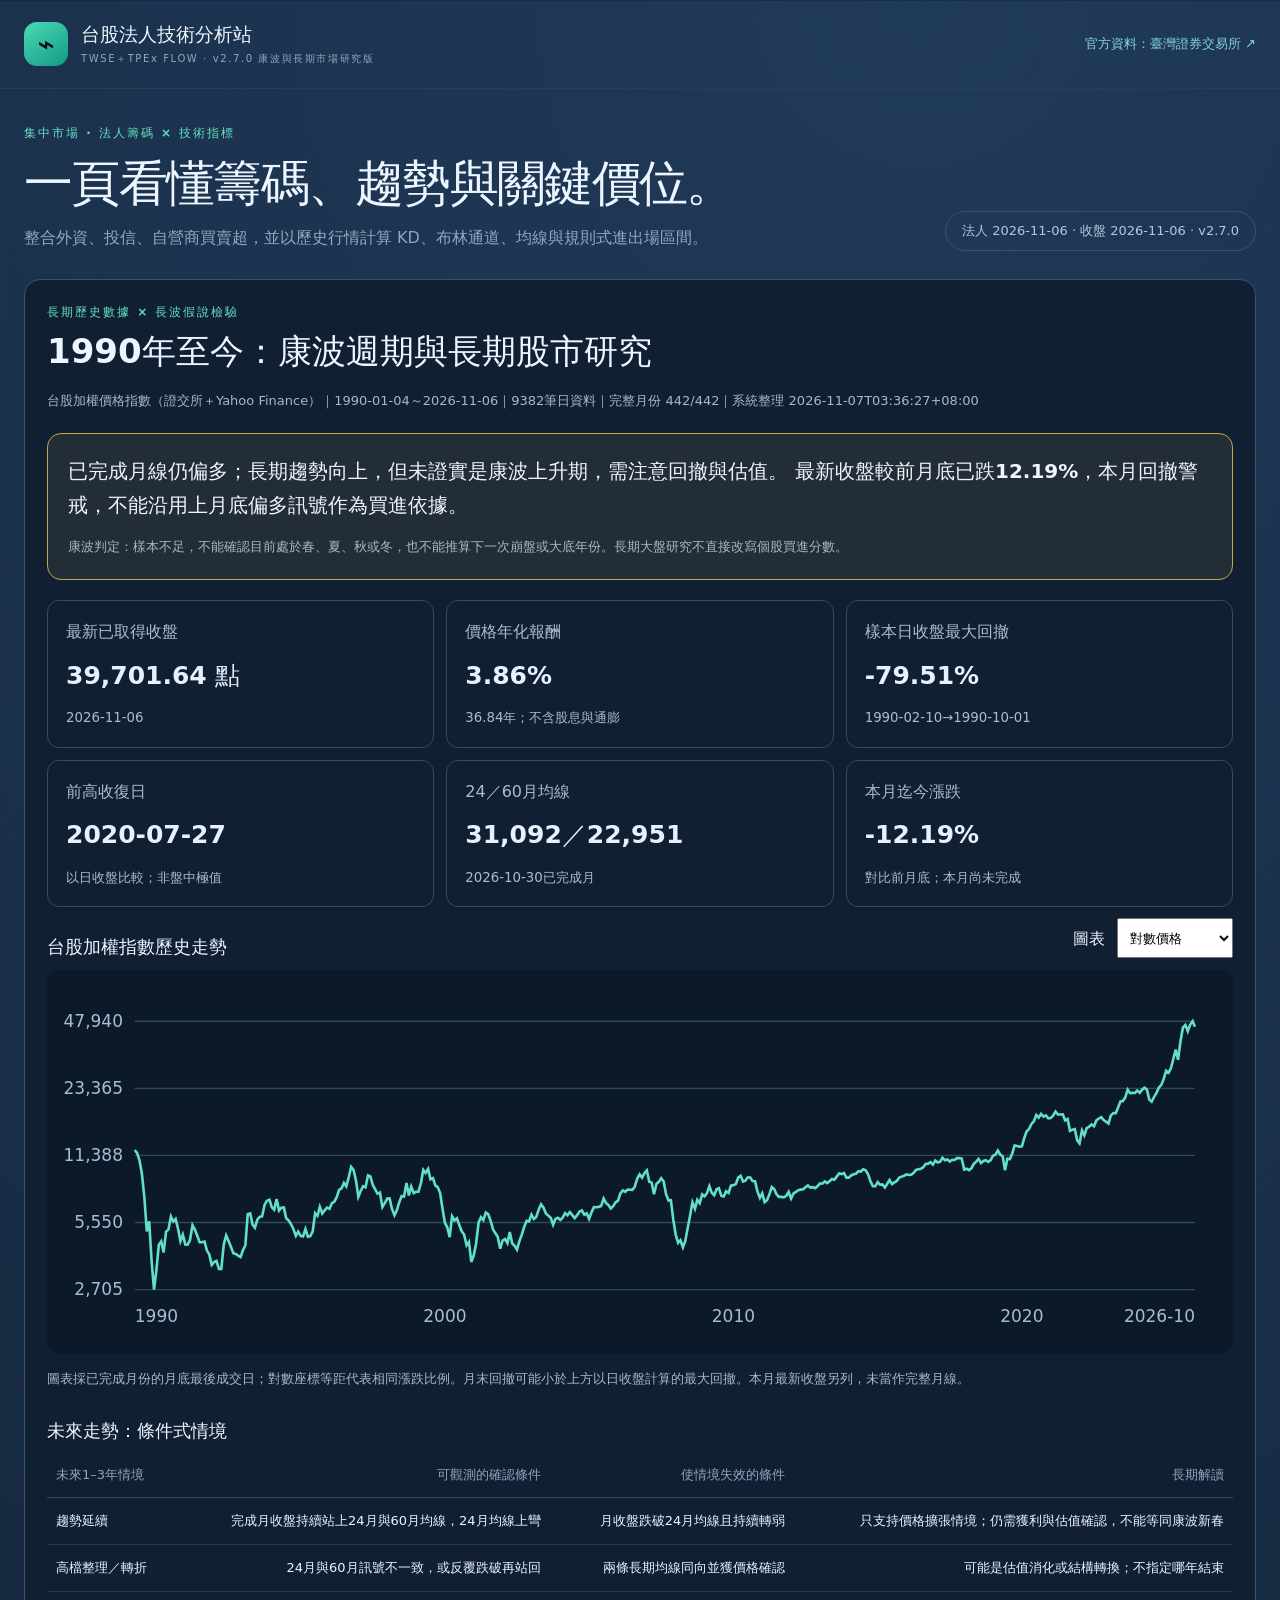
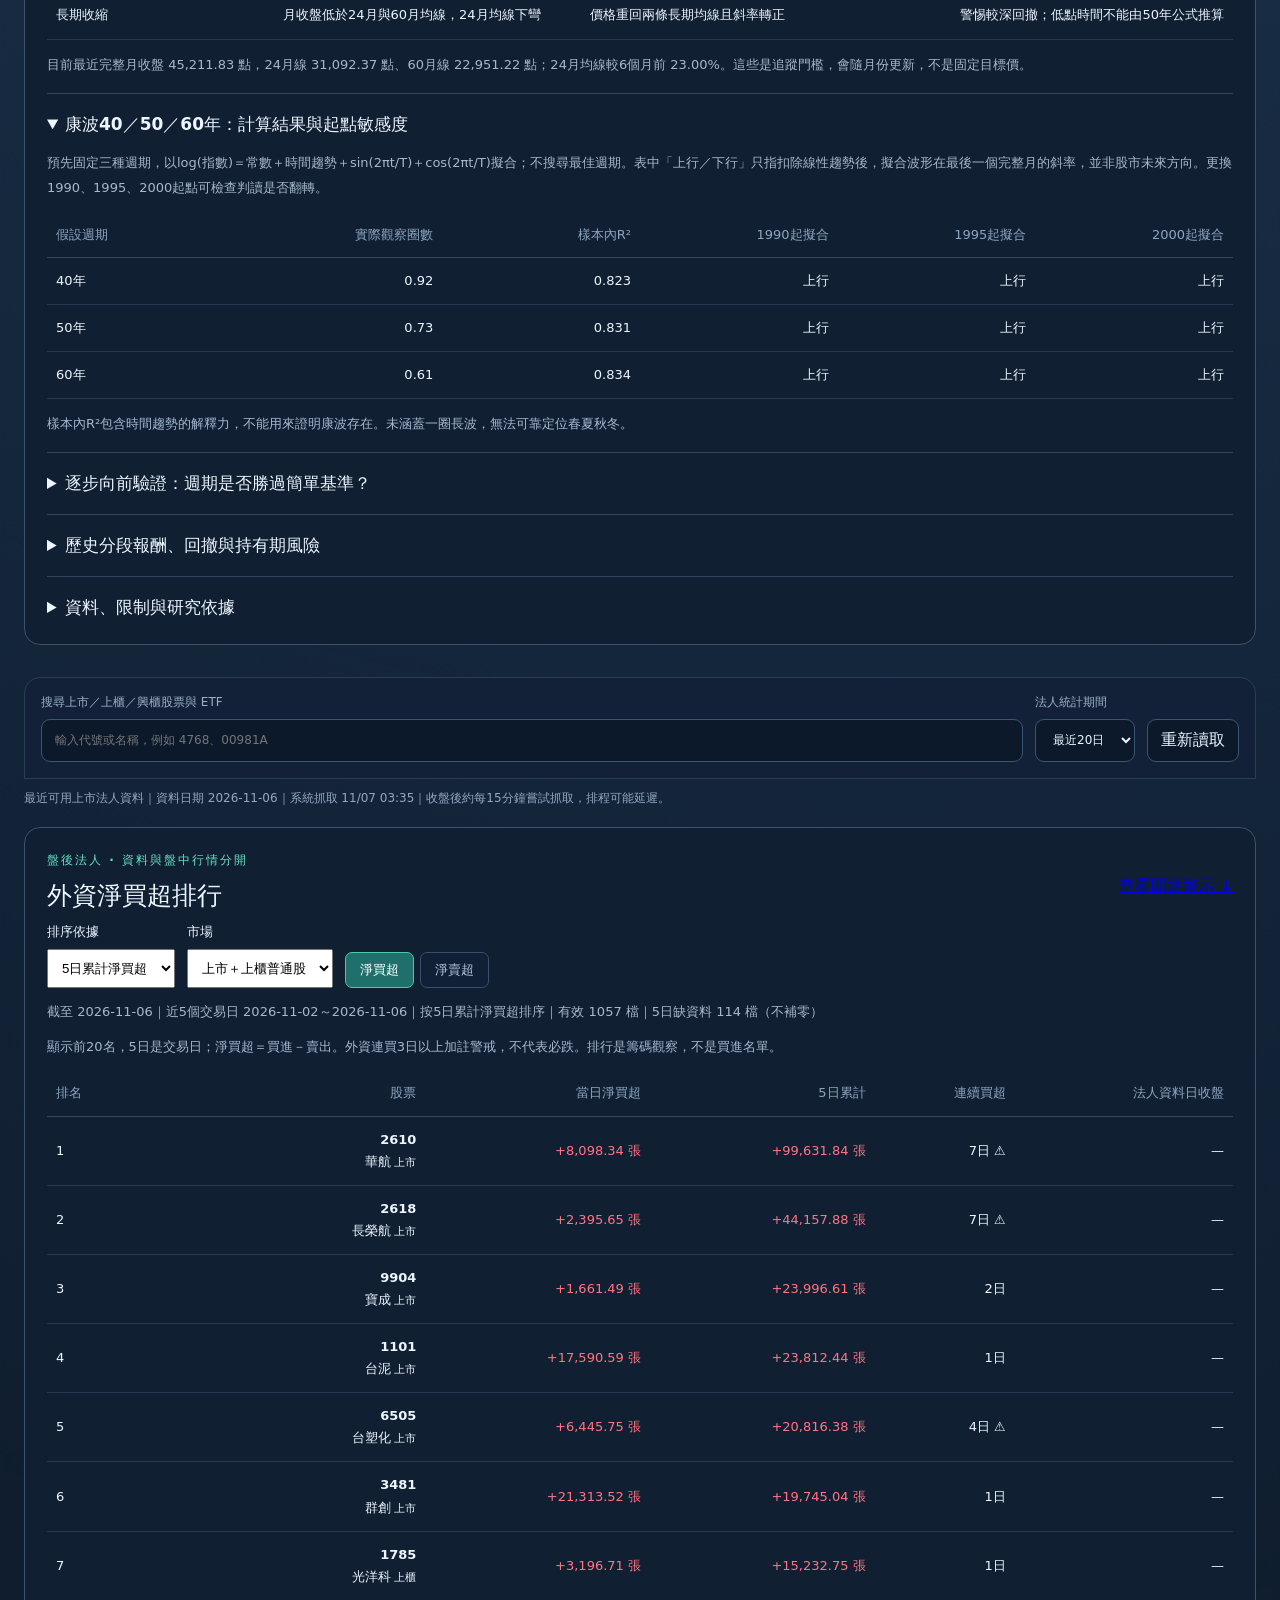
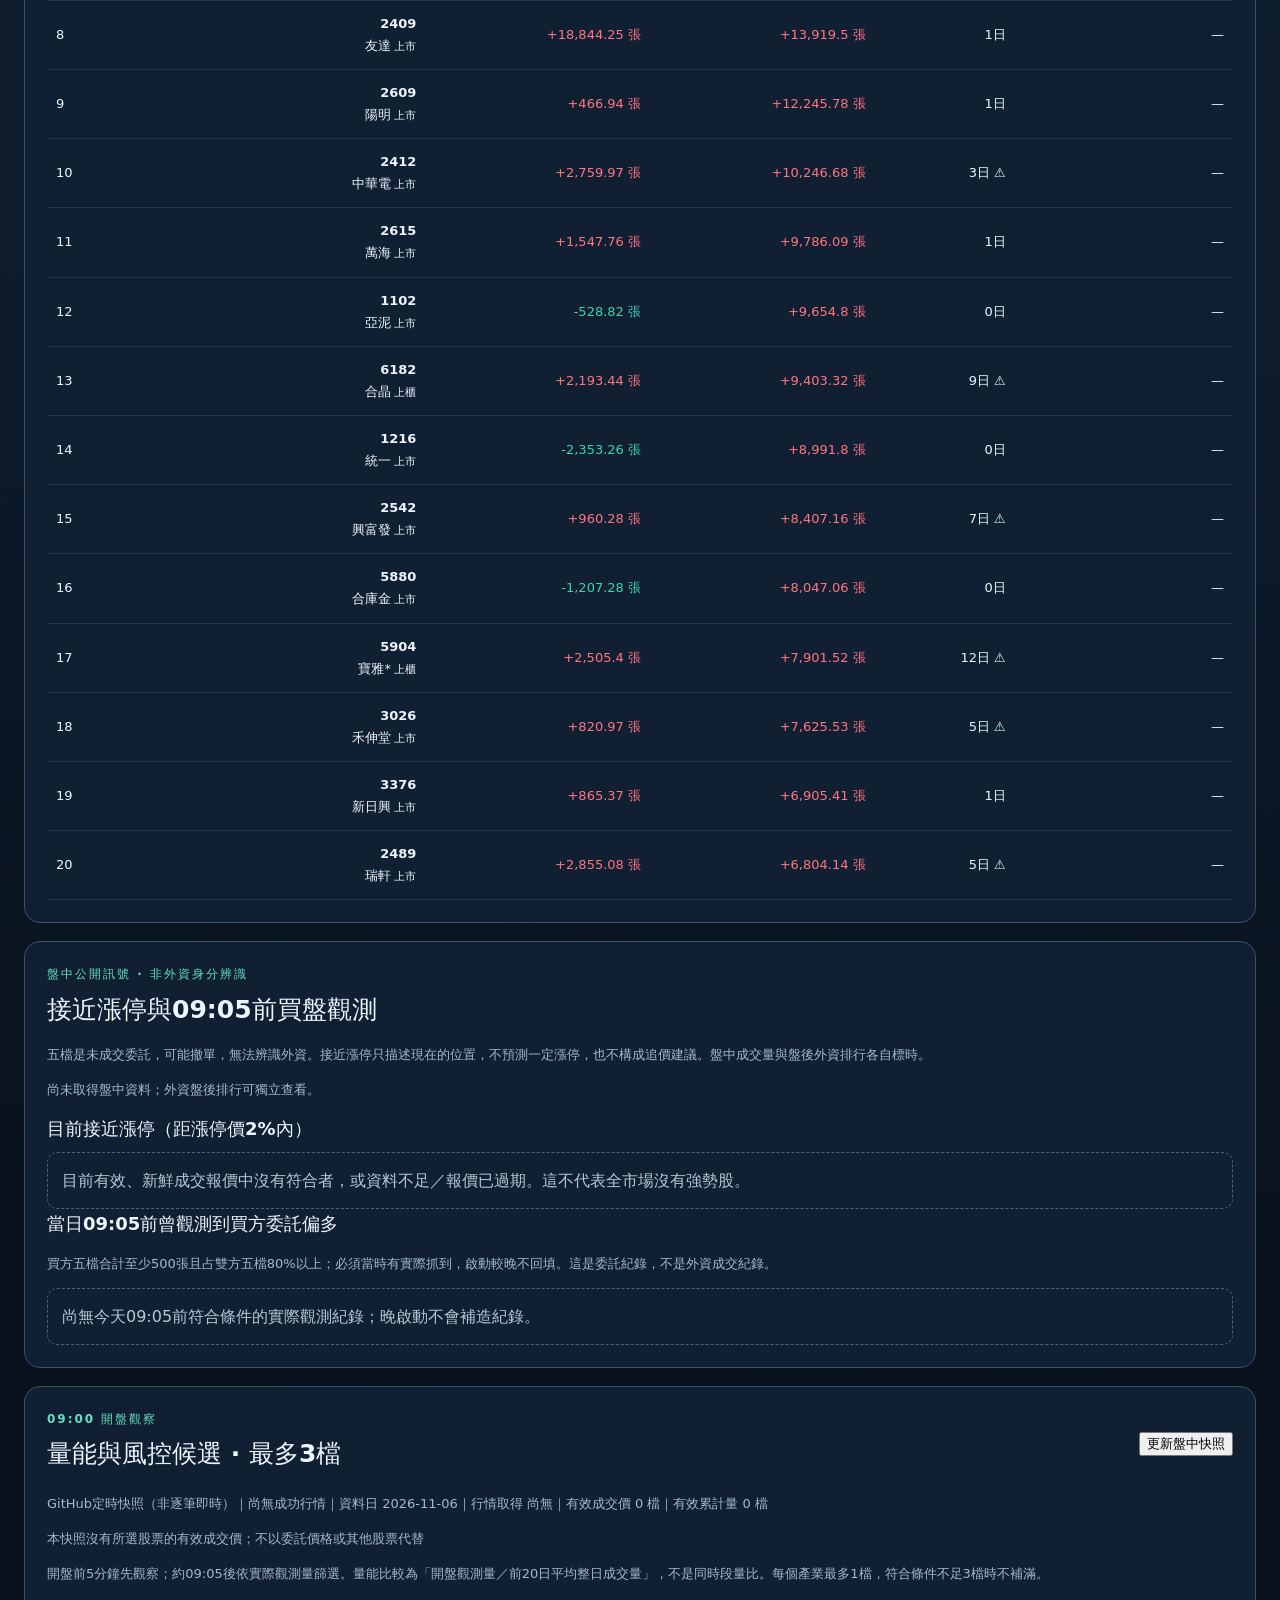
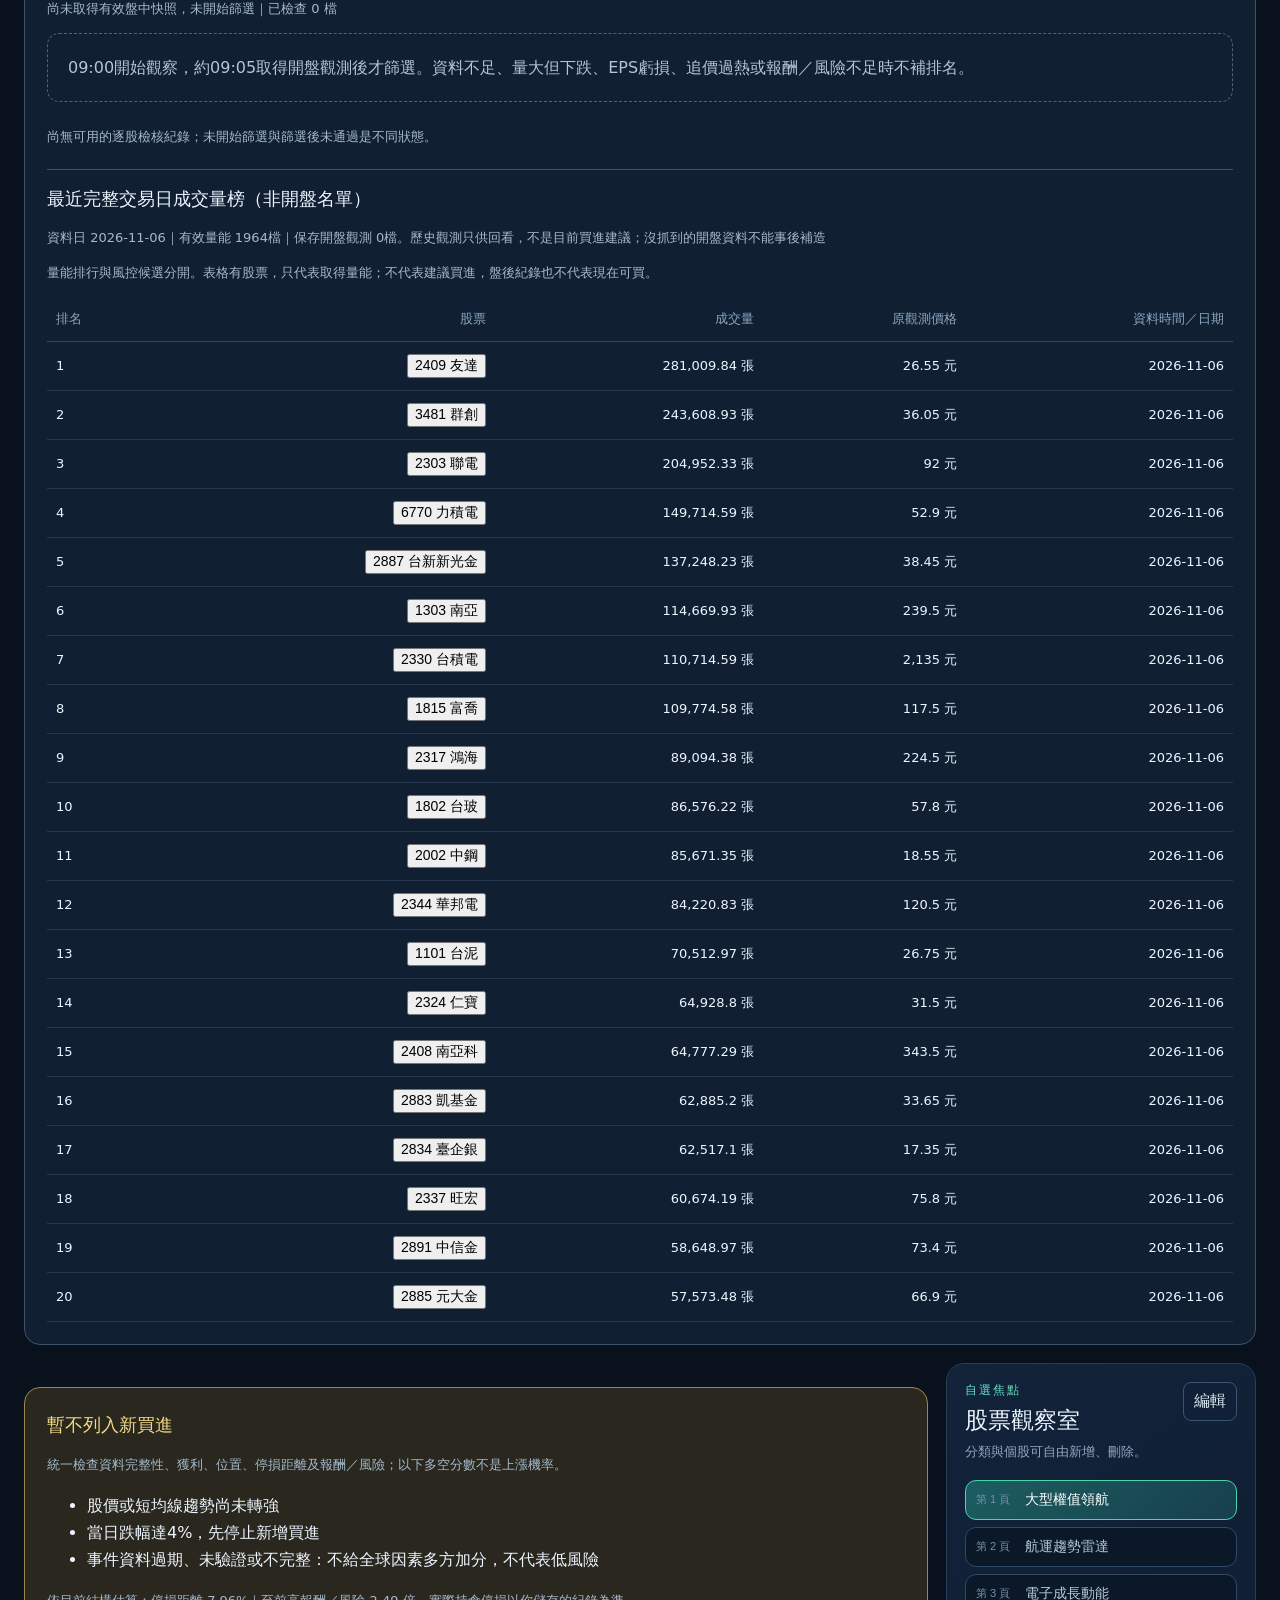
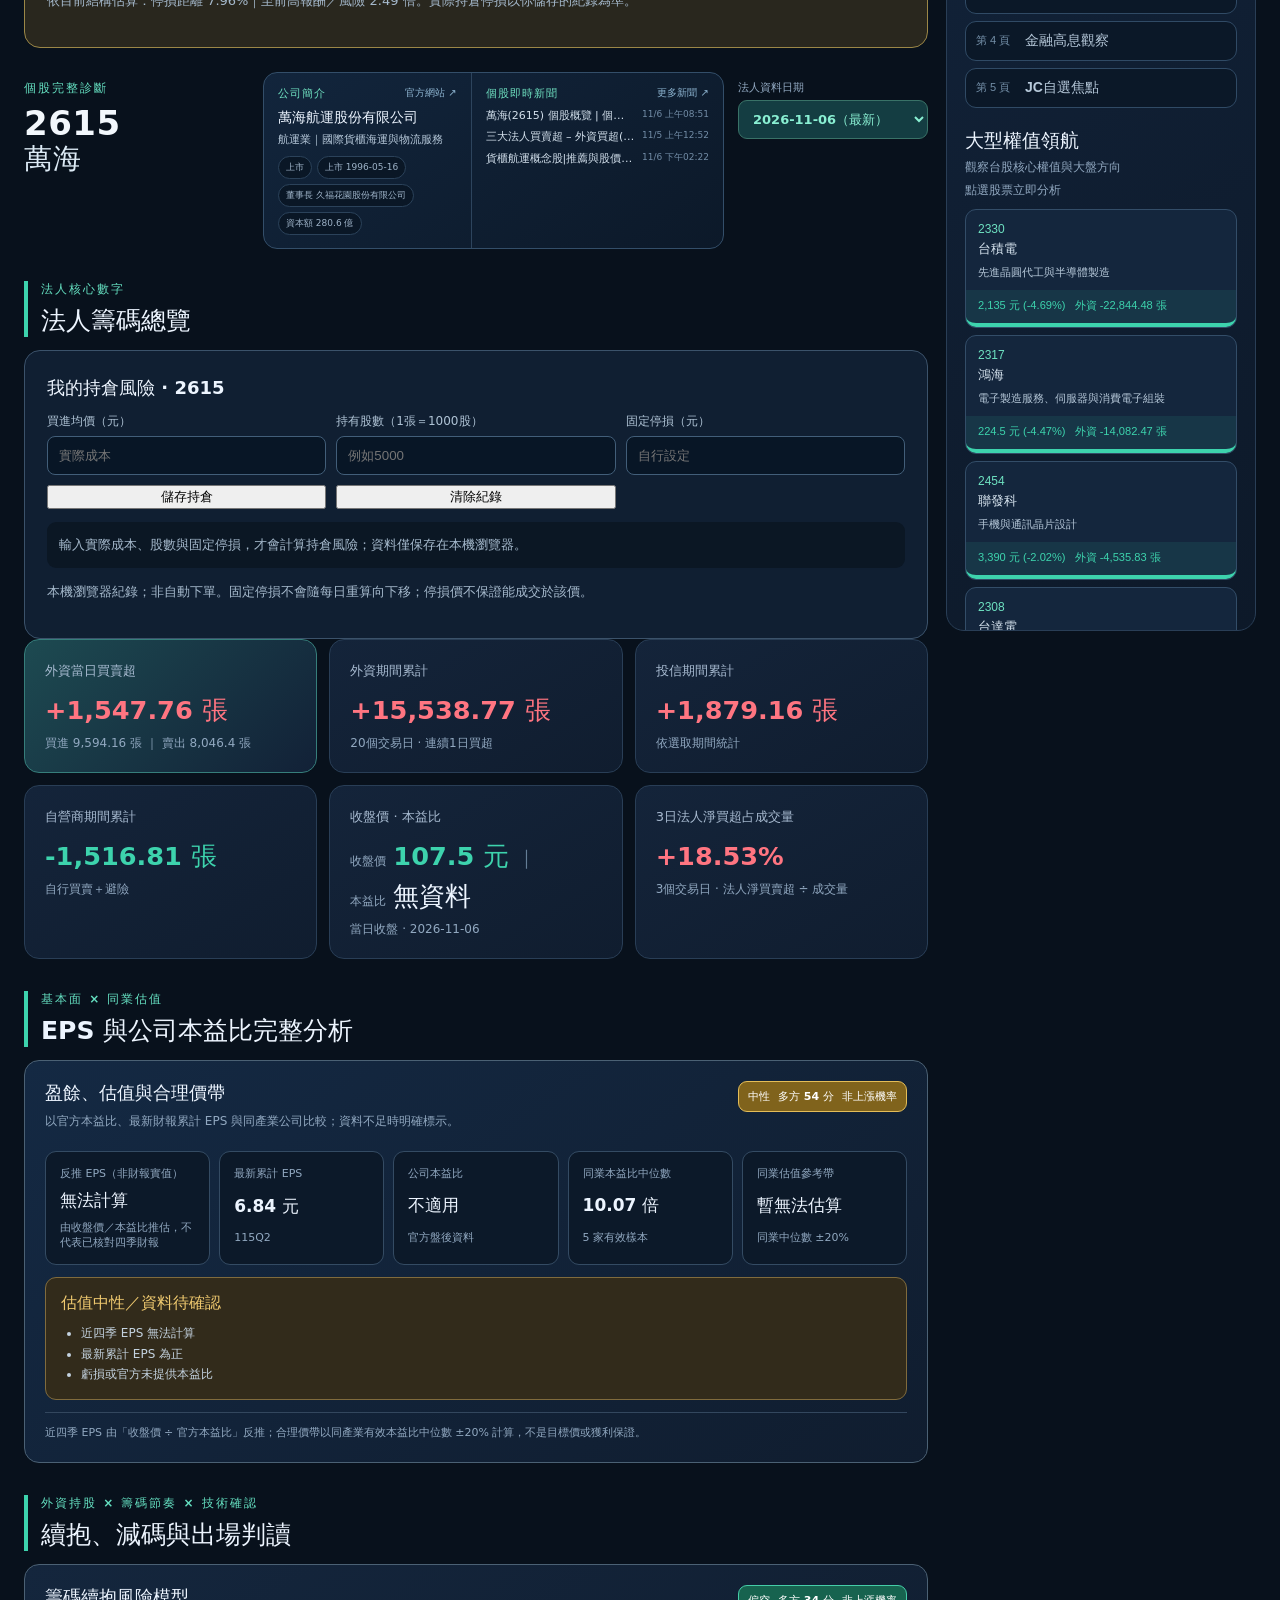
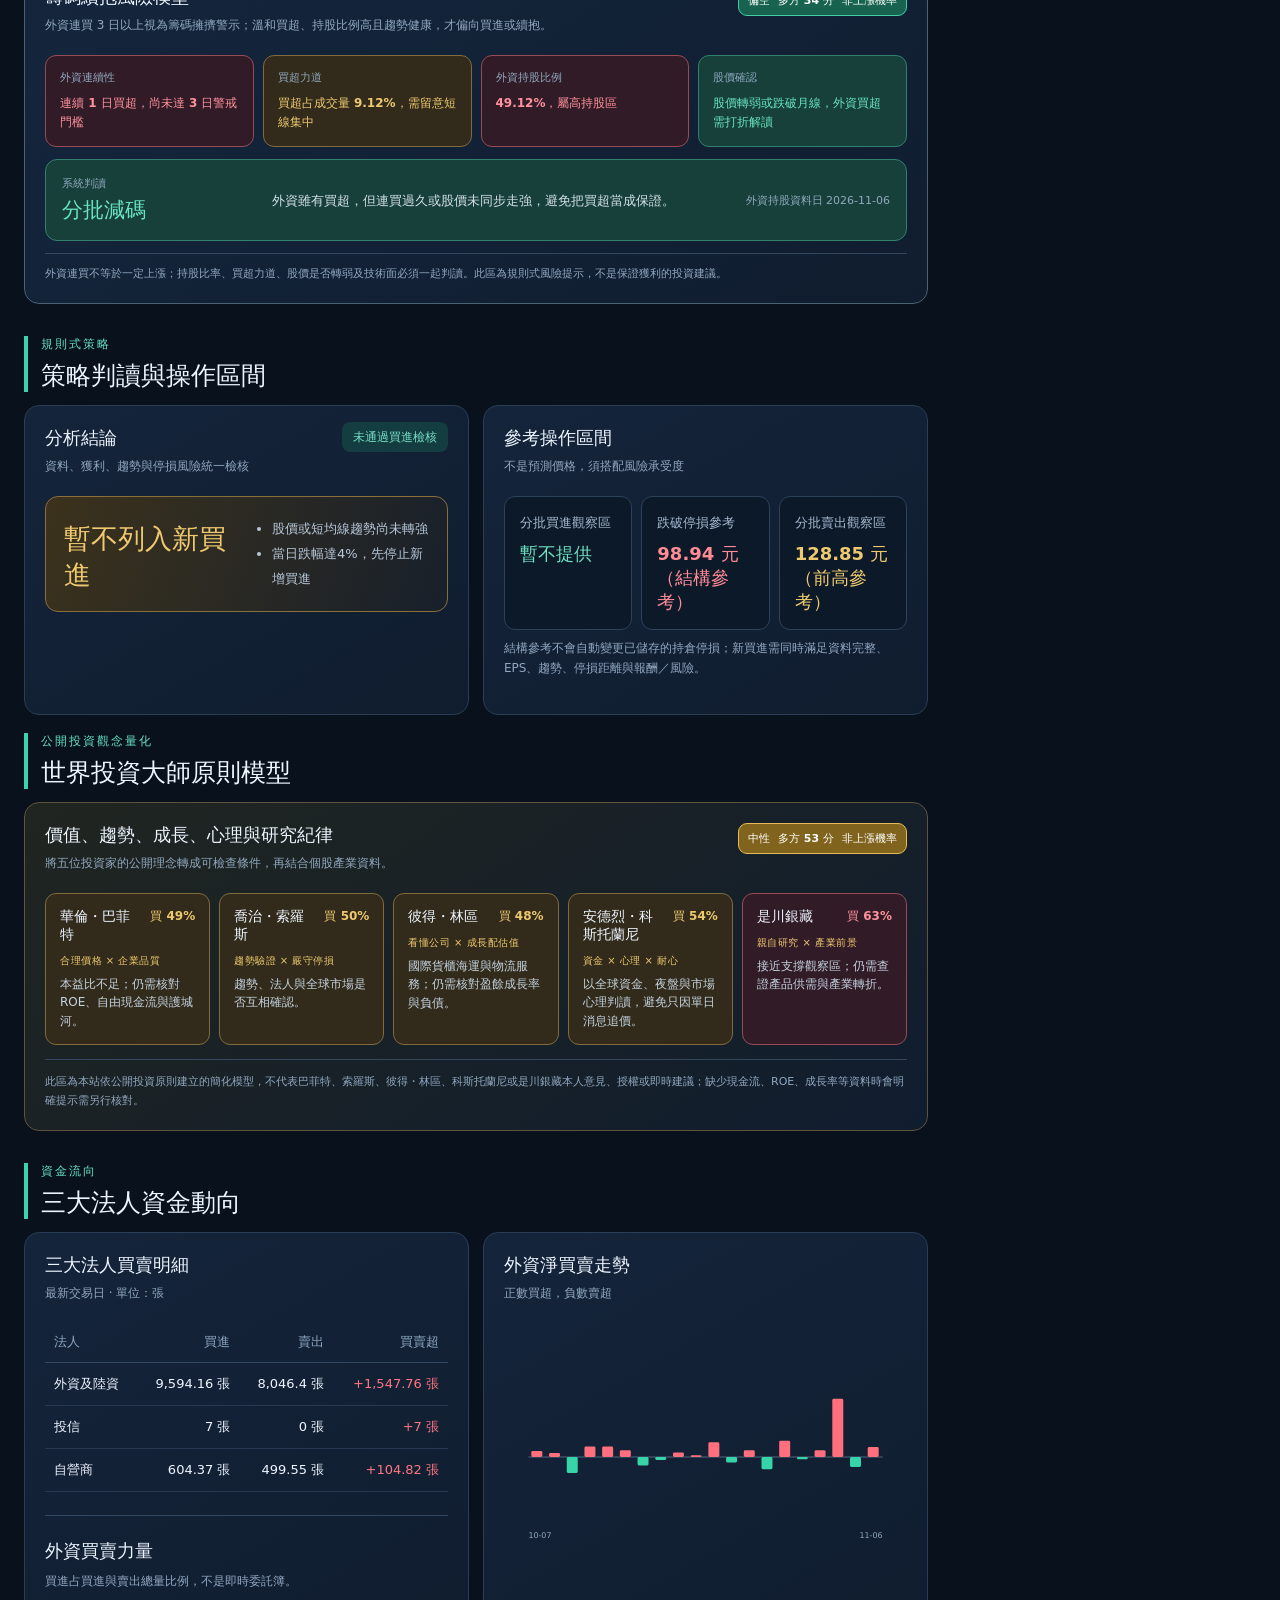
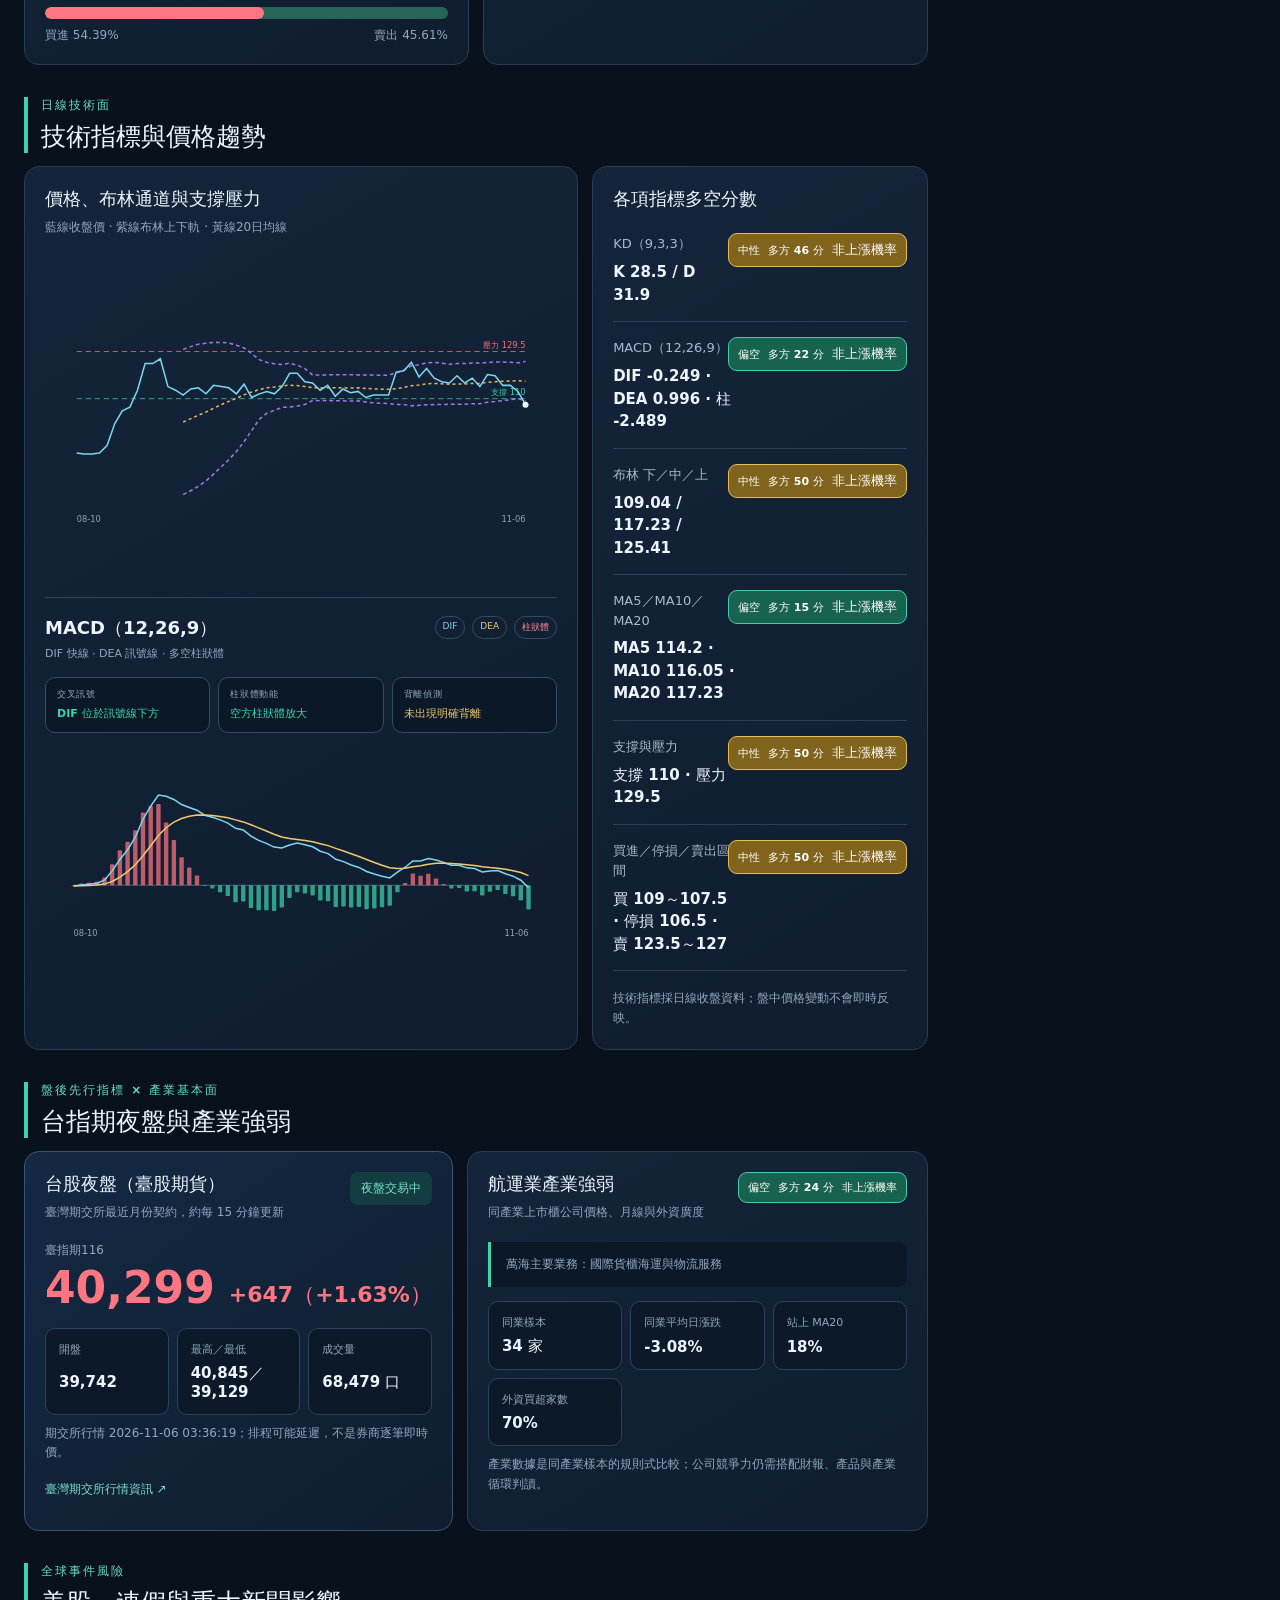
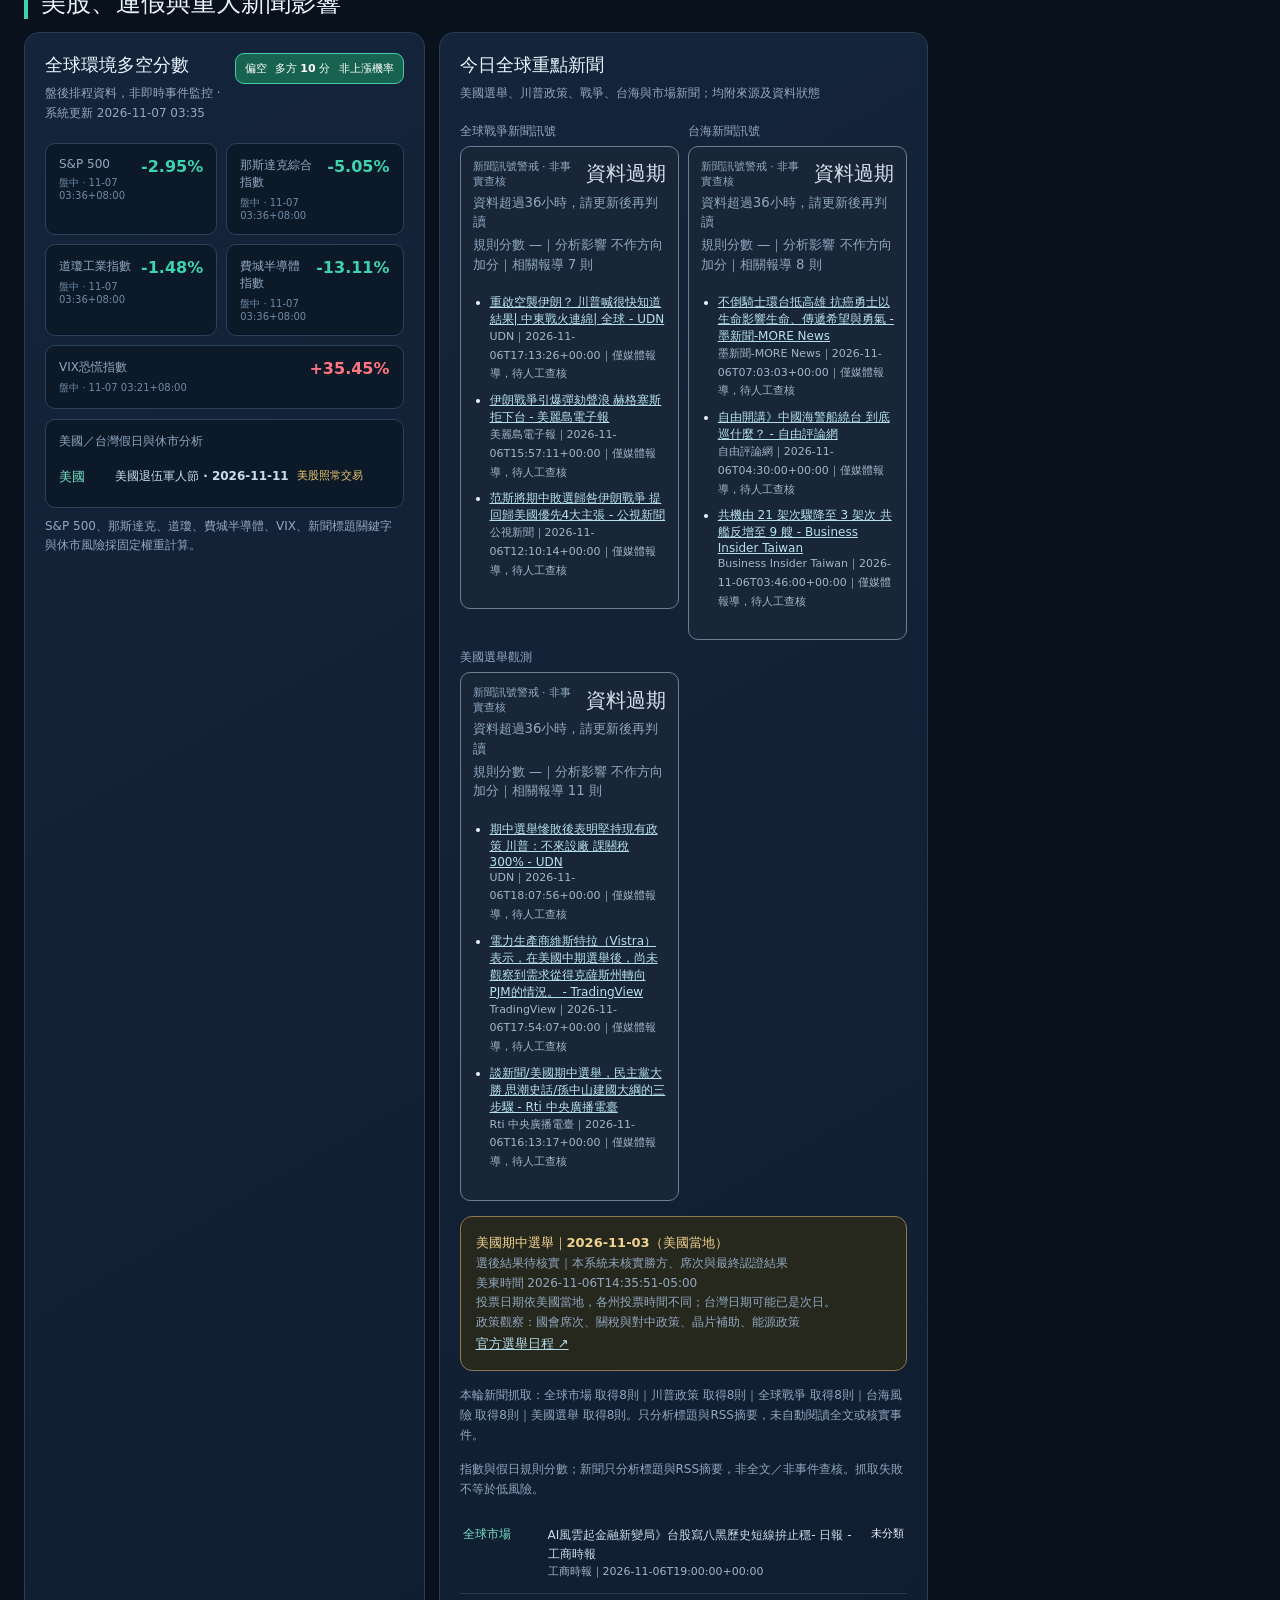
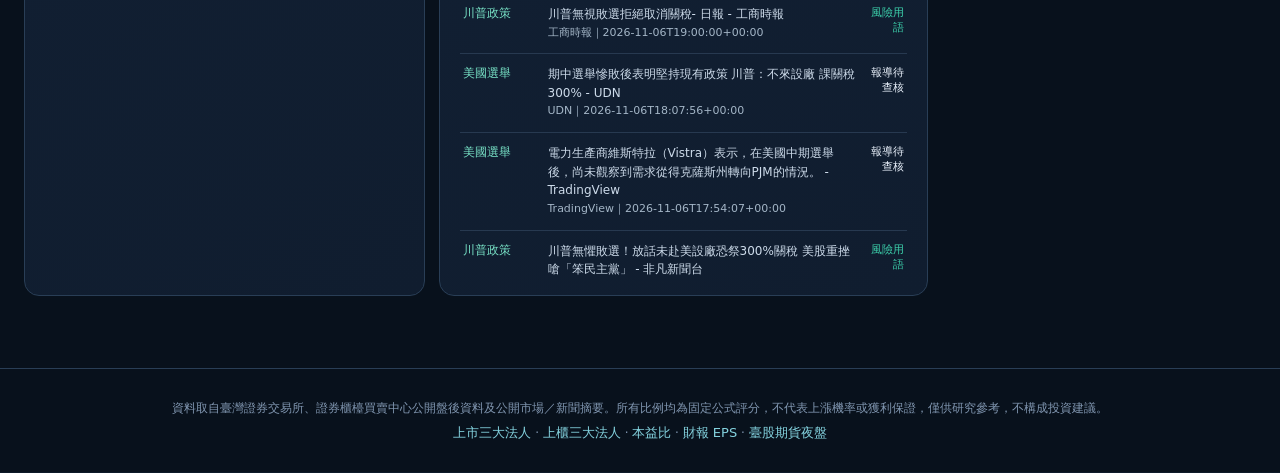
==== commit d153c15d: "jc-stock-radar-v2.7.0-patch" ====
--- a/index.html
+++ b/index.html
@@ -7,11 +7,11 @@
   <meta name="description" content="整合上市與上櫃三大法人、KD、布林通道、均線與支撐壓力的台股研究工具。">
   <link rel="icon" type="image/svg+xml" href="data:image/svg+xml,%3Csvg xmlns='http://www.w3.org/2000/svg' viewBox='0 0 64 64'%3E%3Crect width='64' height='64' rx='14' fill='%2312b89a'/%3E%3Cpath d='M12 42l12-13 9 8 19-22v12L34 48l-10-9-12 13z' fill='white'/%3E%3C/svg%3E">
   <title>台股法人技術分析站</title>
-  <link rel="stylesheet" href="style.css?v=2.6.3">
+  <link rel="stylesheet" href="style.css?v=2.7.0">
 </head>
 <body>
 <header class="top">
-  <div class="brand"><span class="mark">⌁</span><div><strong>台股法人技術分析站</strong><small>TWSE＋TPEx FLOW · v2.6.3 開盤觀察與統一風控版</small></div></div>
+  <div class="brand"><span class="mark">⌁</span><div><strong>台股法人技術分析站</strong><small>TWSE＋TPEx FLOW · v2.7.0 康波與長期市場研究版</small></div></div>
   <a href="https://www.twse.com.tw/" target="_blank" rel="noopener">官方資料：臺灣證券交易所 ↗</a>
 </header>
 <main>
@@ -19,6 +19,31 @@
     <div><div class="eyebrow">集中市場 · 法人籌碼 × 技術指標</div><h1>一頁看懂籌碼、趨勢與關鍵價位。</h1><p>整合外資、投信、自營商買賣超，並以歷史行情計算 KD、布林通道、均線與規則式進出場區間。</p></div>
     <div class="stamp" id="stamp">讀取資料中…</div>
   </div>
+  <section class="opening-desk long-cycle" id="longCycle" aria-label="1990年至今康波與長期市場研究">
+    <div class="eyebrow">長期歷史數據 × 長波假說檢驗</div><h2>1990年至今：康波週期與長期股市研究</h2>
+    <p id="cycleStatus" role="status">正在載入長期歷史資料…</p>
+    <div id="cycleConclusion" class="cycle-conclusion">先核對資料範圍，再判讀長期走勢。</div>
+    <div id="cycleMetrics" class="cycle-metrics"></div>
+    <div class="opening-title"><h3>台股加權指數歷史走勢</h3><label>圖表<select id="cycleChartMode"><option value="log">對數價格</option><option value="drawdown">月末收盤回撤</option></select></label></div>
+    <div id="cycleChart" class="cycle-chart"></div><p>圖表採已完成月份的月底最後成交日；對數座標等距代表相同漲跌比例。月末回撤可能小於上方以日收盤計算的最大回撤。本月最新收盤另列，未當作完整月線。</p>
+    <h3>未來走勢：條件式情境</h3><div id="cycleScenarios"></div>
+    <details open><summary>康波40／50／60年：計算結果與起點敏感度</summary>
+      <p>預先固定三種週期，以log(指數)＝常數＋時間趨勢＋sin(2πt/T)＋cos(2πt/T)擬合；不搜尋最佳週期。表中「上行／下行」只指扣除線性趨勢後，擬合波形在最後一個完整月的斜率，並非股市未來方向。更換1990、1995、2000起點可檢查判讀是否翻轉。</p>
+      <div id="cycleHypotheses"></div><p>樣本內R²包含時間趨勢的解釋力，不能用來證明康波存在。未涵蓋一圈長波，無法可靠定位春夏秋冬。</p>
+    </details>
+    <details><summary>逐步向前驗證：週期是否勝過簡單基準？</summary>
+      <p>先用180個已完成月訓練，向前預測12／36個月；每次只使用當時已知資料，測試起點按預測長度前進，不重疊。指標是平均絕對對數誤差×100，越小越好；並非勝率、策略報酬或標準百分比誤差。這只是固定週期假說的診斷，不能補足長波數量不足的限制。</p><div id="cycleBacktest"></div>
+    </details>
+    <details><summary>歷史分段報酬、回撤與持有期風險</summary>
+      <div id="cycleHistory"></div><p>分段漲跌由前一年度最後收盤至該段末日計算；1990從資料首日開始。分段回撤只比較區段內高點，與全樣本回撤不同。</p>
+      <div id="cycleWindows"></div><p>以上是所有歷史月末起算的重疊持有窗，P10／P90是歷史分位數；不等於未來80%信賴區間，也不是可實現的獲利承諾。</p>
+    </details>
+    <details><summary>資料、限制與研究依據</summary><p id="cycleSources"></p><ul id="cycleLimitations"></ul>
+      <p>康波研究關注技術、投資、信貸與物價的數十年變動；不能直接等同單一股價指數的固定循環。本版完成台股價格層面的假說診斷；總體因果尚未驗證，不將AI等題材直接指定為第六波的起點。</p>
+      <p><a href="https://www.twse.com.tw/zh/trading/historical/fmtqik.html" target="_blank" rel="noopener">證交所：每日市場成交資訊（1990起） ↗</a> · <a href="https://finance.yahoo.com/quote/%5ETWII/history/" target="_blank" rel="noopener">Yahoo Finance：TAIEX行情 ↗</a> · <a href="https://doi.org/10.1080/09538259.2023.2280803" target="_blank" rel="noopener">Hecht：長波實證重新檢驗 ↗</a> · <a href="https://arxiv.org/abs/2410.05285" target="_blank" rel="noopener">Modis：長波與量化可信度限制 ↗</a></p>
+      <p>文獻對長波存在及其穩定性並無一致結論；即使某些長期總體序列呈現約50年週期，也不等於台股可據此預測轉折。</p>
+    </details>
+  </section>
   <div class="toolbar">
     <label class="search"><span>搜尋上市／上櫃／興櫃股票與 ETF</span><input id="search" inputmode="search" placeholder="輸入代號或名稱，例如 4768、00981A" autocomplete="off" autocapitalize="characters"></label>
     <label>法人統計期間<select id="period"><option value="5">最近5日</option><option value="10">最近10日</option><option value="20" selected>最近20日</option></select></label>
@@ -123,21 +148,6 @@
       </article>
     </div>
 
-    <div class="sectiontitle blocktitle"><div class="eyebrow">公開操作理念轉譯</div><h2>華冠投顧・何丞唐方法模型</h2></div>
-    <article class="panel advisorpanel">
-      <div class="panelhead"><div><h3>籌碼、趨勢、第一手買點與八分飽紀律</h3><p>依公開操作理念，套用本站客觀數據產生；不是何丞唐顧問本人即時建議。</p></div><div id="advisorRatio"></div></div>
-      <div id="advisorFactors" class="advisorfactors"></div>
-      <div class="advisornote"><span>方法依據</span><p>深入研究產業、洞悉法人成本、精算籌碼、切入買點，以及八分飽分批落袋。</p><a href="https://www.hwa-guan.com.tw/Wealth/team/Teacher?T_id=17" target="_blank" rel="noopener">查看華冠投顧官方介紹 ↗</a></div>
-    </article>
-
-    <div class="sectiontitle blocktitle modelneighbor"><div class="eyebrow">錄影策略量化</div><h2>郭哲榮投資長公開方法模型</h2></div>
-    <article class="panel guopanel">
-      <div class="panelhead"><div><h3>籌碼 × 相對位階 × 基本面 × 市場心理</h3><p>依公開操作理念與你提供的錄影，將可取得的客觀資料轉成四面檢查。</p></div><div id="guoRatio"></div></div>
-      <div id="guoFactors" class="advisorfactors"></div>
-      <div class="advisornote"><span>模型重點</span><p>低基期與成長並重，檢查 EPS、估值是否預支未來、法人籌碼及趨勢是否互相確認。</p><a href="https://www.morerich.com.tw/teacher-profile-GuoZherong.html" target="_blank" rel="noopener">查看公開介紹 ↗</a></div>
-      <p class="modeldisclaimer">此區為本站依公開操作觀念建立的規則模型，不代表郭哲榮投資長本人即時意見、授權、喊單或個股推薦。</p>
-    </article>
-
     <div class="sectiontitle blocktitle modelneighbor"><div class="eyebrow">公開投資觀念量化</div><h2>世界投資大師原則模型</h2></div>
     <article class="panel masterpanel">
       <div class="panelhead"><div><h3>價值、趨勢、成長、心理與研究紀律</h3><p>將五位投資家的公開理念轉成可檢查條件，再結合個股產業資料。</p></div><div id="mastersRatio"></div></div>
@@ -234,10 +244,11 @@
   資料取自臺灣證券交易所、證券櫃檯買賣中心公開盤後資料及公開市場／新聞摘要。所有比例均為固定公式評分，不代表上漲機率或獲利保證，僅供研究參考，不構成投資建議。<br>
   <a href="https://www.twse.com.tw/zh/trading/foreign/t86.html">上市三大法人</a> · <a href="https://www.tpex.org.tw/zh-tw/mainboard/trading/major-institutional/detail/day.html">上櫃三大法人</a> · <a href="https://www.twse.com.tw/zh/trading/historical/bwibbu-day.html">本益比</a> · <a href="https://openapi.twse.com.tw/">財報 EPS</a> · <a href="https://www.taifex.com.tw/cht/4/aHIntroduction">臺股期貨夜盤</a>
 </footer>
-<script src="risk-engine.js?v=2.6.3" defer></script>
-<script src="market-signals.js?v=2.6.3" defer></script>
-<script src="intraday-ui.js?v=2.6.3" defer></script>
-<script src="app.js?v=2.6.3" defer></script>
+<script src="risk-engine.js?v=2.7.0" defer></script>
+<script src="market-signals.js?v=2.7.0" defer></script>
+<script src="intraday-ui.js?v=2.7.0" defer></script>
+<script src="long-cycle.js?v=2.7.0" defer></script>
+<script src="app.js?v=2.7.0" defer></script>
 </body>
 </html>
 
--- a/style.css
+++ b/style.css
@@ -1018,3 +1018,6 @@
 .riskcard.risk-unknown{border-color:#707e90;background:#182638}.riskcard.risk-unknown>strong{color:#d7e0ea}.riskcard.risk-high{border-color:#dd7785;background:#3c2530}.riskcard.risk-high>strong{color:#ff9ba7}.risk-evidence{grid-column:1/-1;padding-left:17px;font-size:12px;margin:8px 0}.risk-evidence li{margin:8px 0}.risk-evidence a{color:#b7e0ef;overflow-wrap:anywhere}.risk-evidence small,.newslist small{display:block;color:#a4b6c7;font-size:11px;line-height:1.7}.election-calendar{border:1px solid #8b7950;background:#26281e;padding:15px;border-radius:12px;margin:15px 0;font-size:13px;line-height:1.7}.election-calendar strong{color:#f1d38e}.election-calendar a{color:#b2dce8}.riskgrid>div{min-width:0}
 
 .volume-board{border-top:1px solid #3d526b;margin-top:20px;padding-top:14px}.volume-board table{width:100%}.volume-board td{white-space:nowrap}.volume-board td:nth-child(2){min-width:130px;white-space:normal}.volume-board button{font-size:14px;text-align:left}.volume-board .scroll{max-width:100%}
+
+/* Long-term research, independent of short-term stock cards. */
+.long-cycle{margin:24px 0 32px}.long-cycle h2{font-size:clamp(23px,3vw,34px);line-height:1.45;overflow-wrap:anywhere}.long-cycle h3{margin-top:25px}.long-cycle p{line-height:1.85}.cycle-conclusion{padding:20px;border:1px solid #c8a54e;border-radius:14px;background:rgba(200,165,78,.1);margin:20px 0}.cycle-conclusion strong{font-size:20px;line-height:1.7}.cycle-conclusion p{margin-bottom:0}.cycle-metrics{display:grid;grid-template-columns:repeat(3,minmax(0,1fr));gap:12px}.cycle-metrics>div{padding:18px;border:1px solid #324d64;border-radius:12px;min-width:0}.cycle-metrics span,.cycle-metrics small{display:block;color:#a9bdd1;line-height:1.6}.cycle-metrics strong{display:block;margin:10px 0;font-size:clamp(18px,2vw,25px);color:#e6f1fc;overflow-wrap:anywhere}.cycle-chart{background:#0b1928;border-radius:12px;padding:12px 4px}.cycle-chart svg{display:block;width:100%;height:auto;min-height:180px}.cycle-chart text{fill:#a9bdd1;font-size:13px}.long-cycle details{margin-top:16px;border-top:1px solid #30465c;padding-top:16px}.long-cycle summary{cursor:pointer;font-weight:700;font-size:17px;line-height:1.7}.long-cycle td{white-space:normal;min-width:110px;line-height:1.7}.long-cycle li{margin:10px 0;line-height:1.8}.long-cycle a{color:#6ce2c8}.long-cycle .opening-title label{display:flex;align-items:center;gap:12px}.long-cycle .opening-title select{padding:8px;min-height:40px}@media(max-width:680px){.cycle-metrics{grid-template-columns:repeat(2,minmax(0,1fr))}.cycle-metrics>div{padding:12px}.long-cycle{padding:20px 16px}.cycle-conclusion{padding:14px}.long-cycle .opening-title{align-items:flex-start;flex-wrap:wrap}.long-cycle th{white-space:nowrap}}
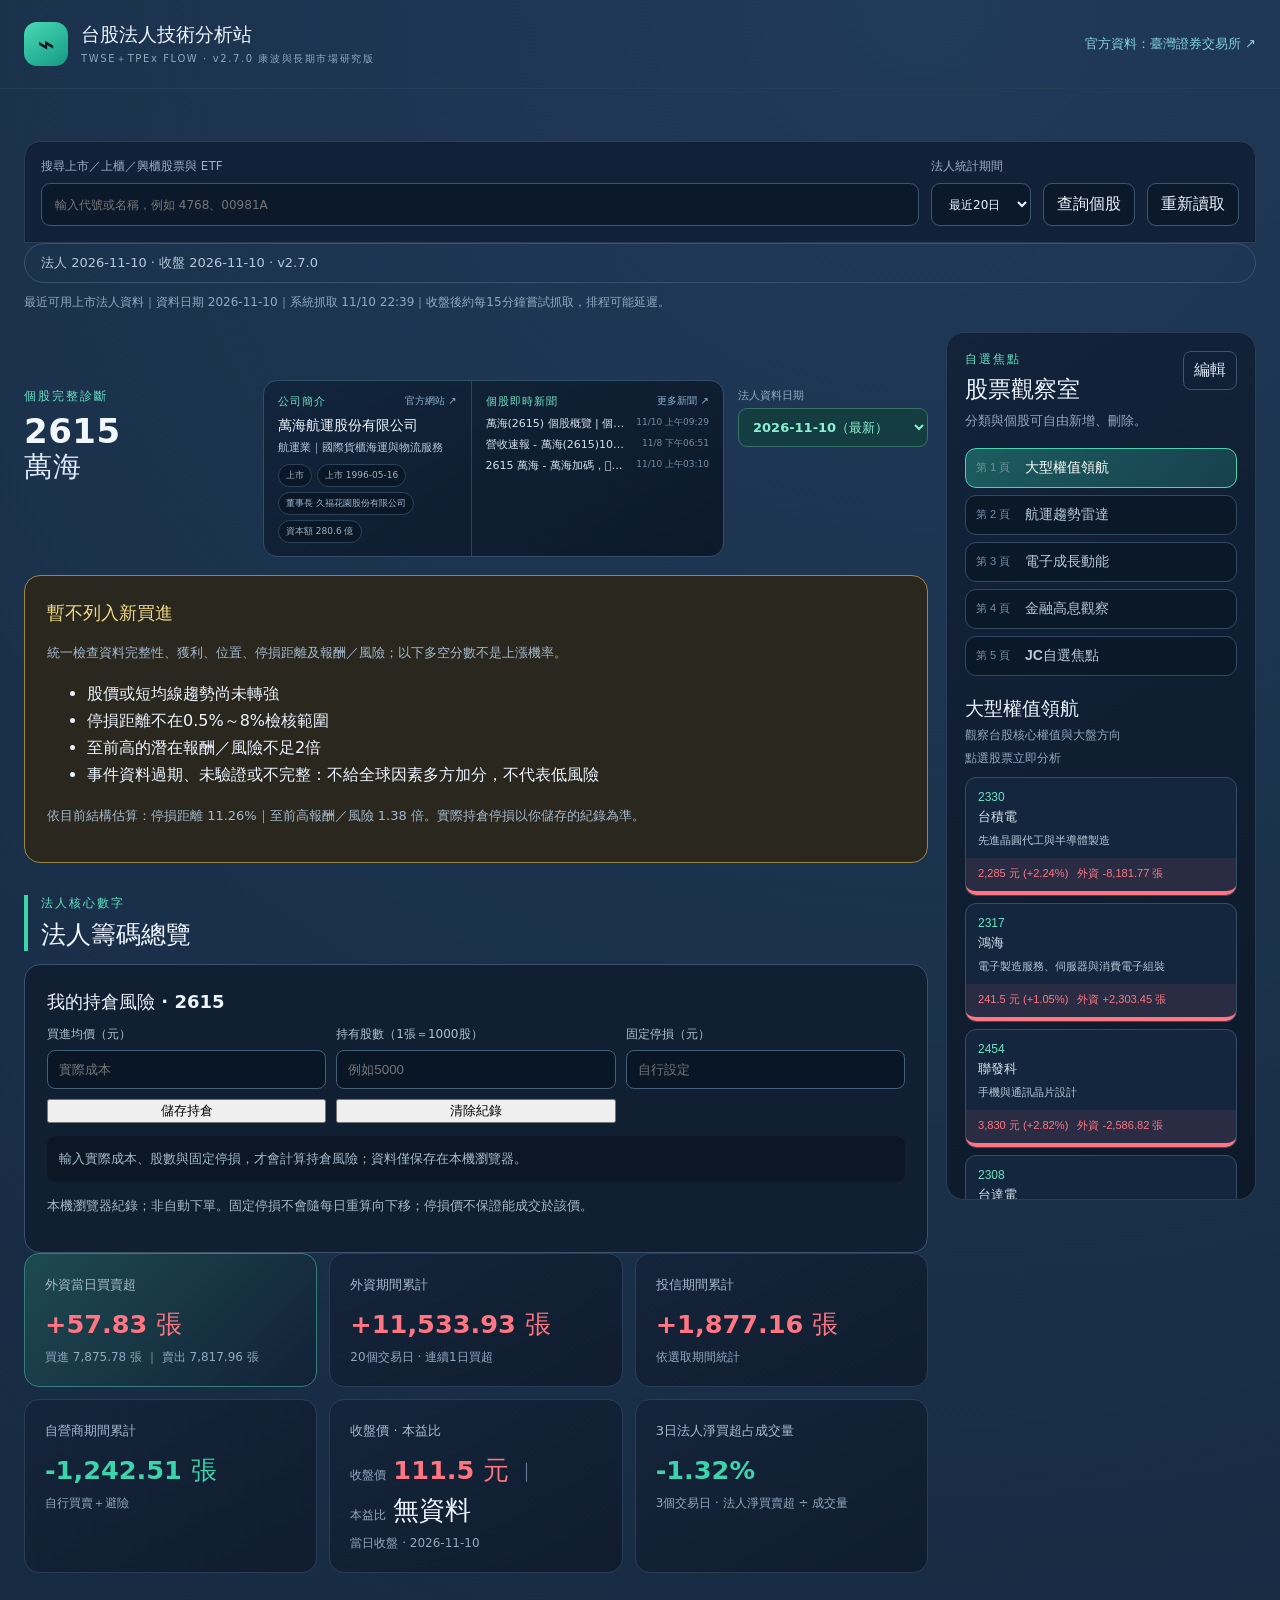
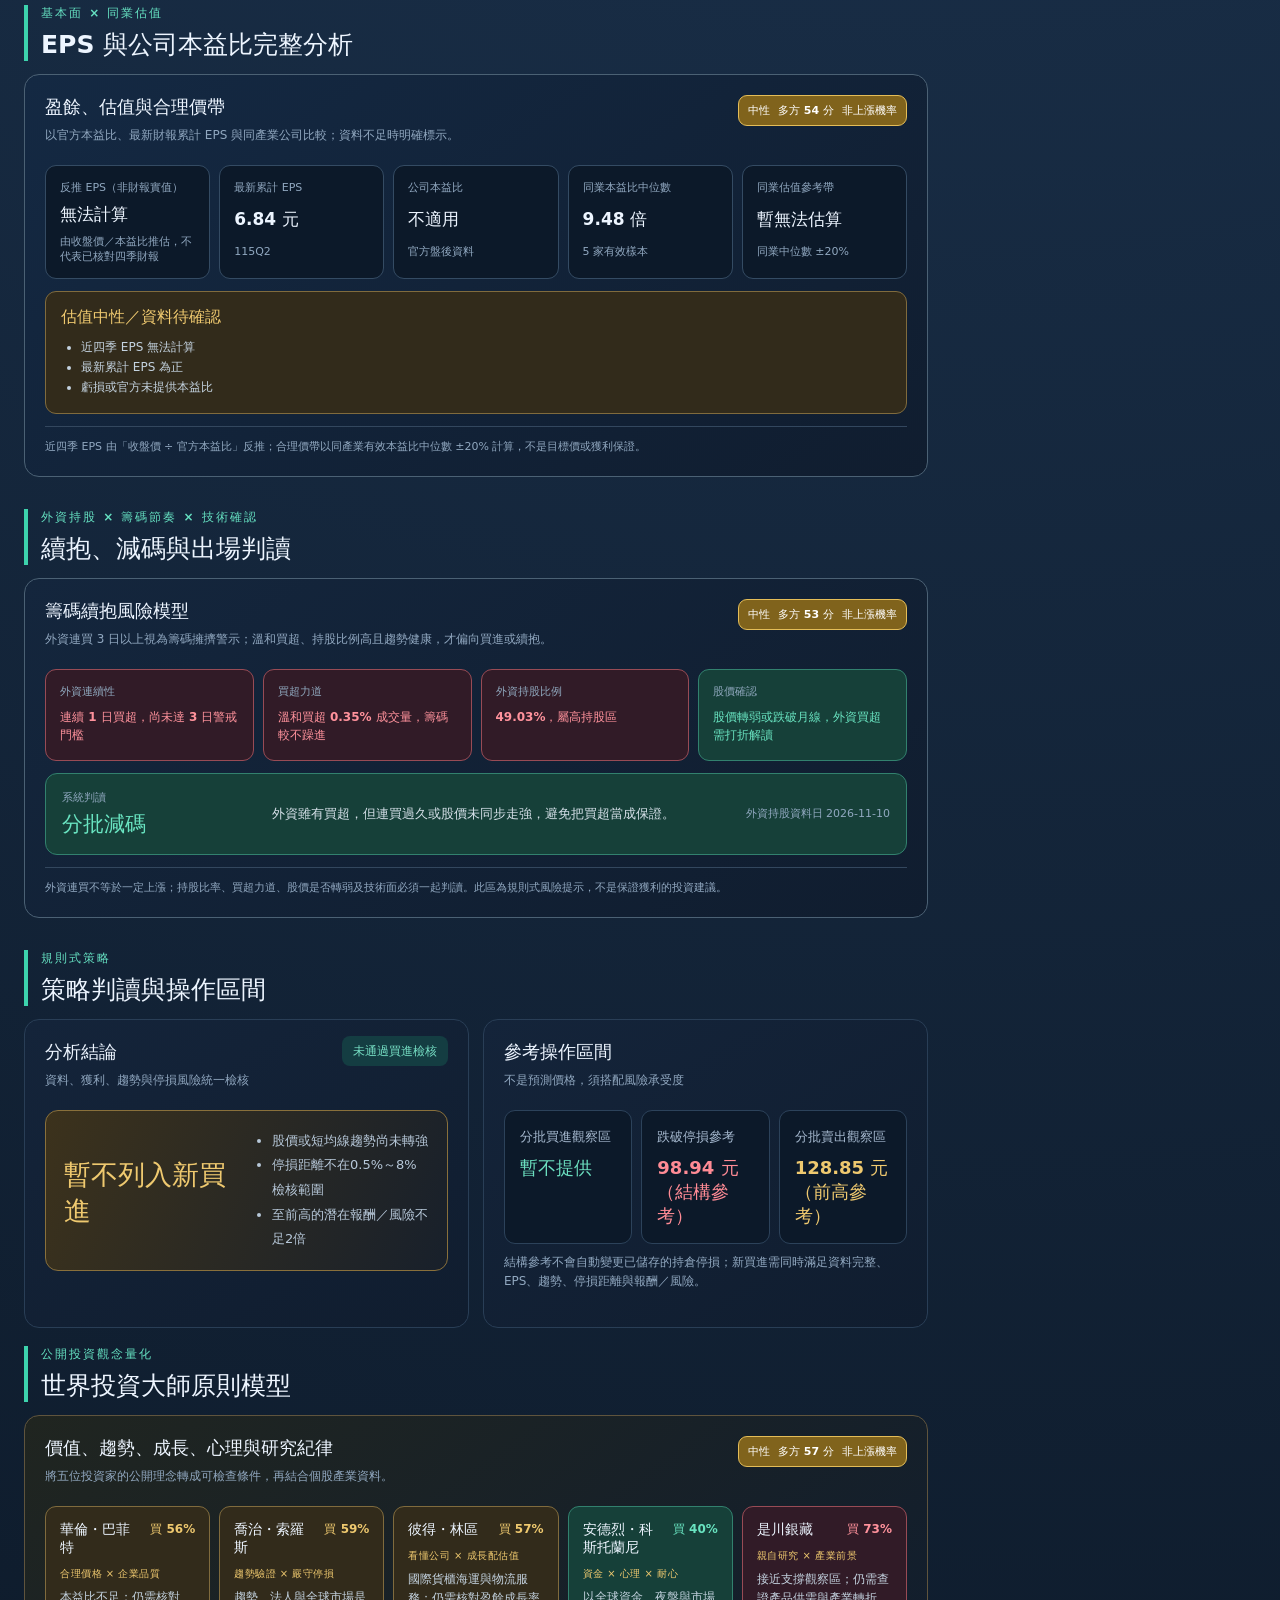
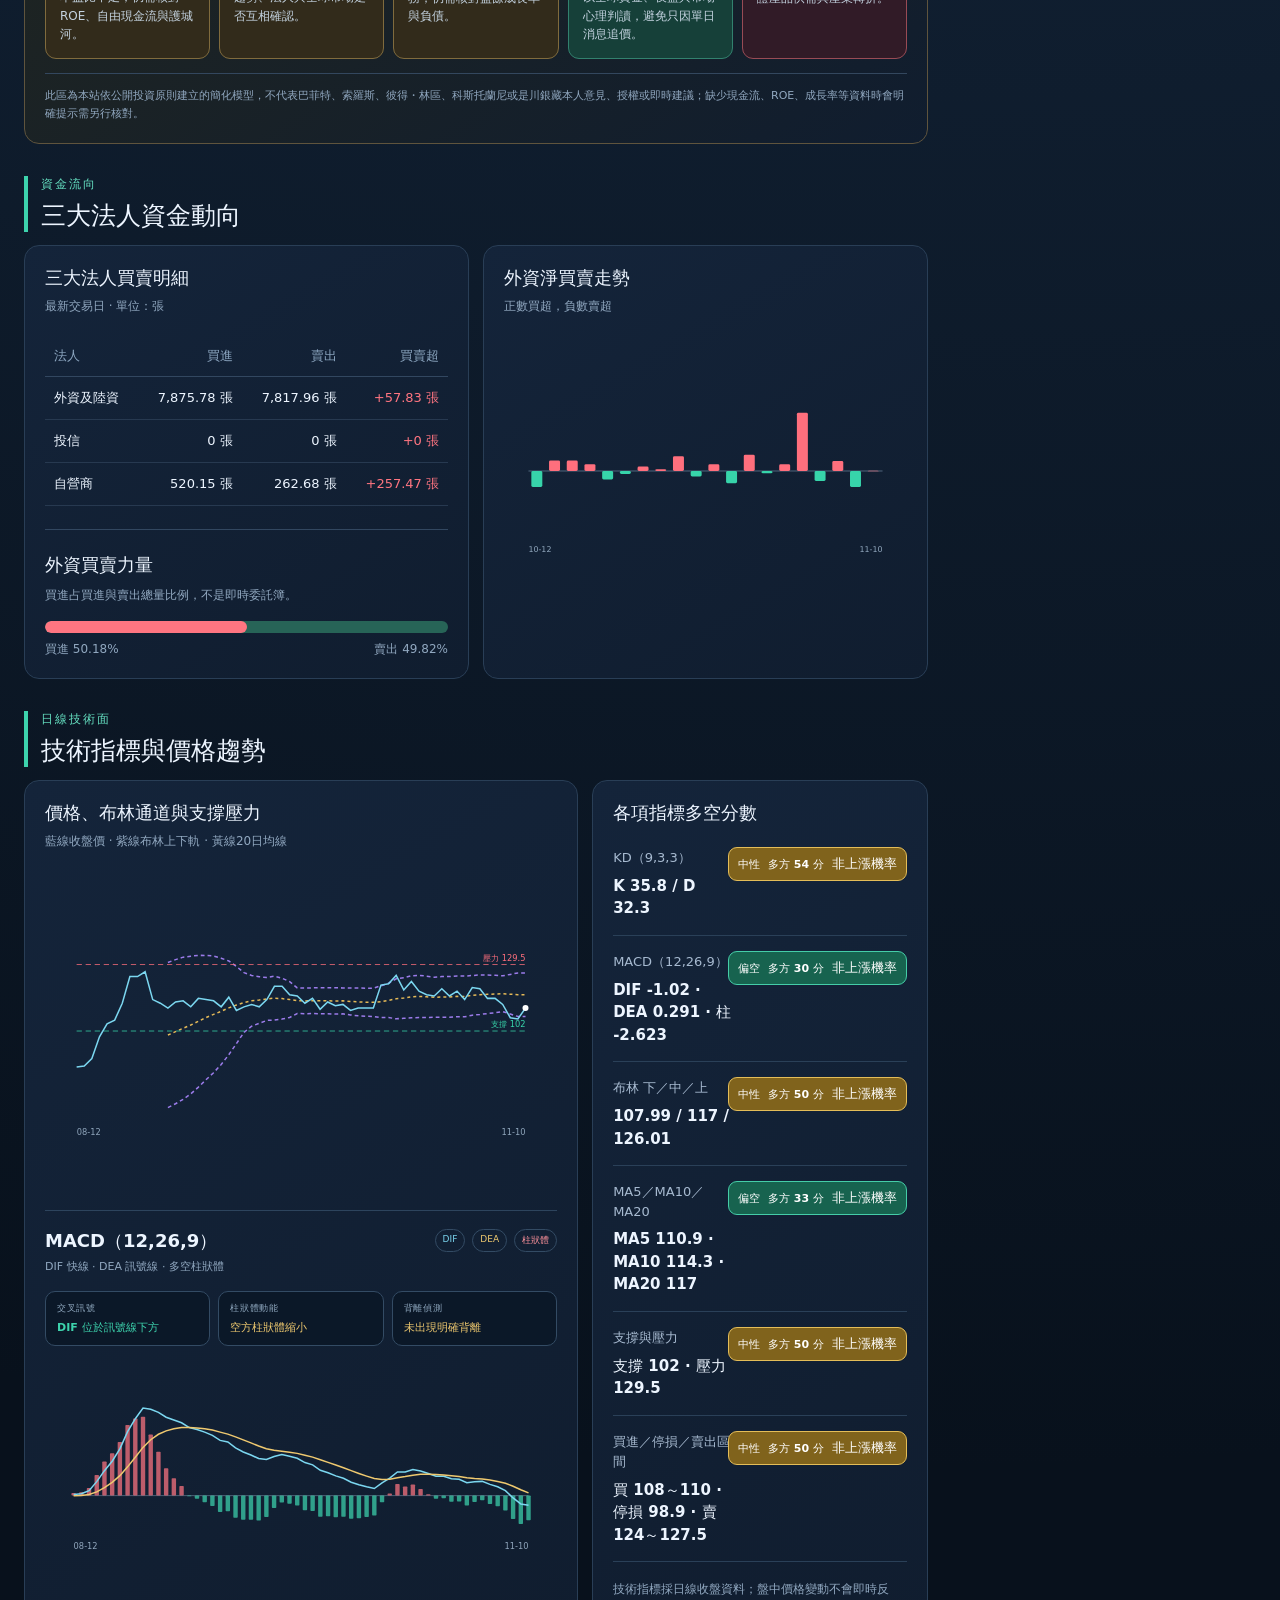
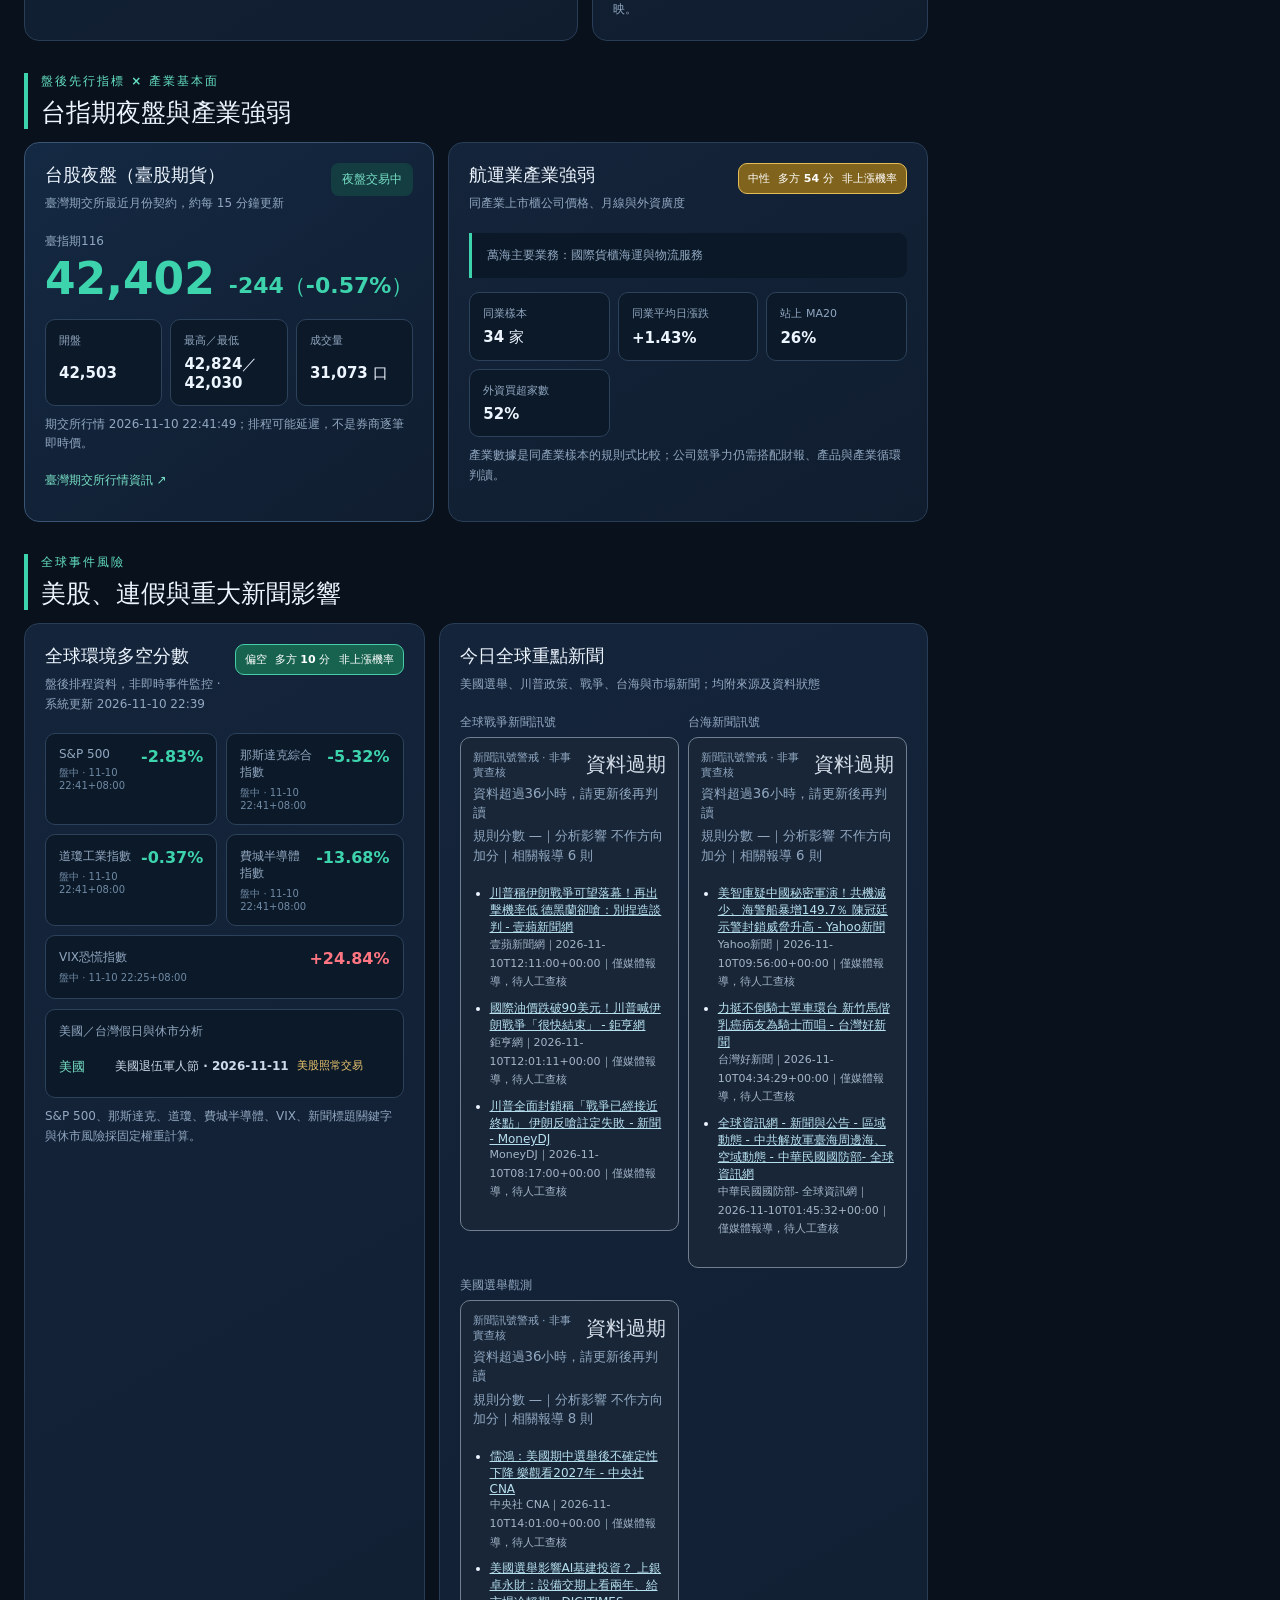
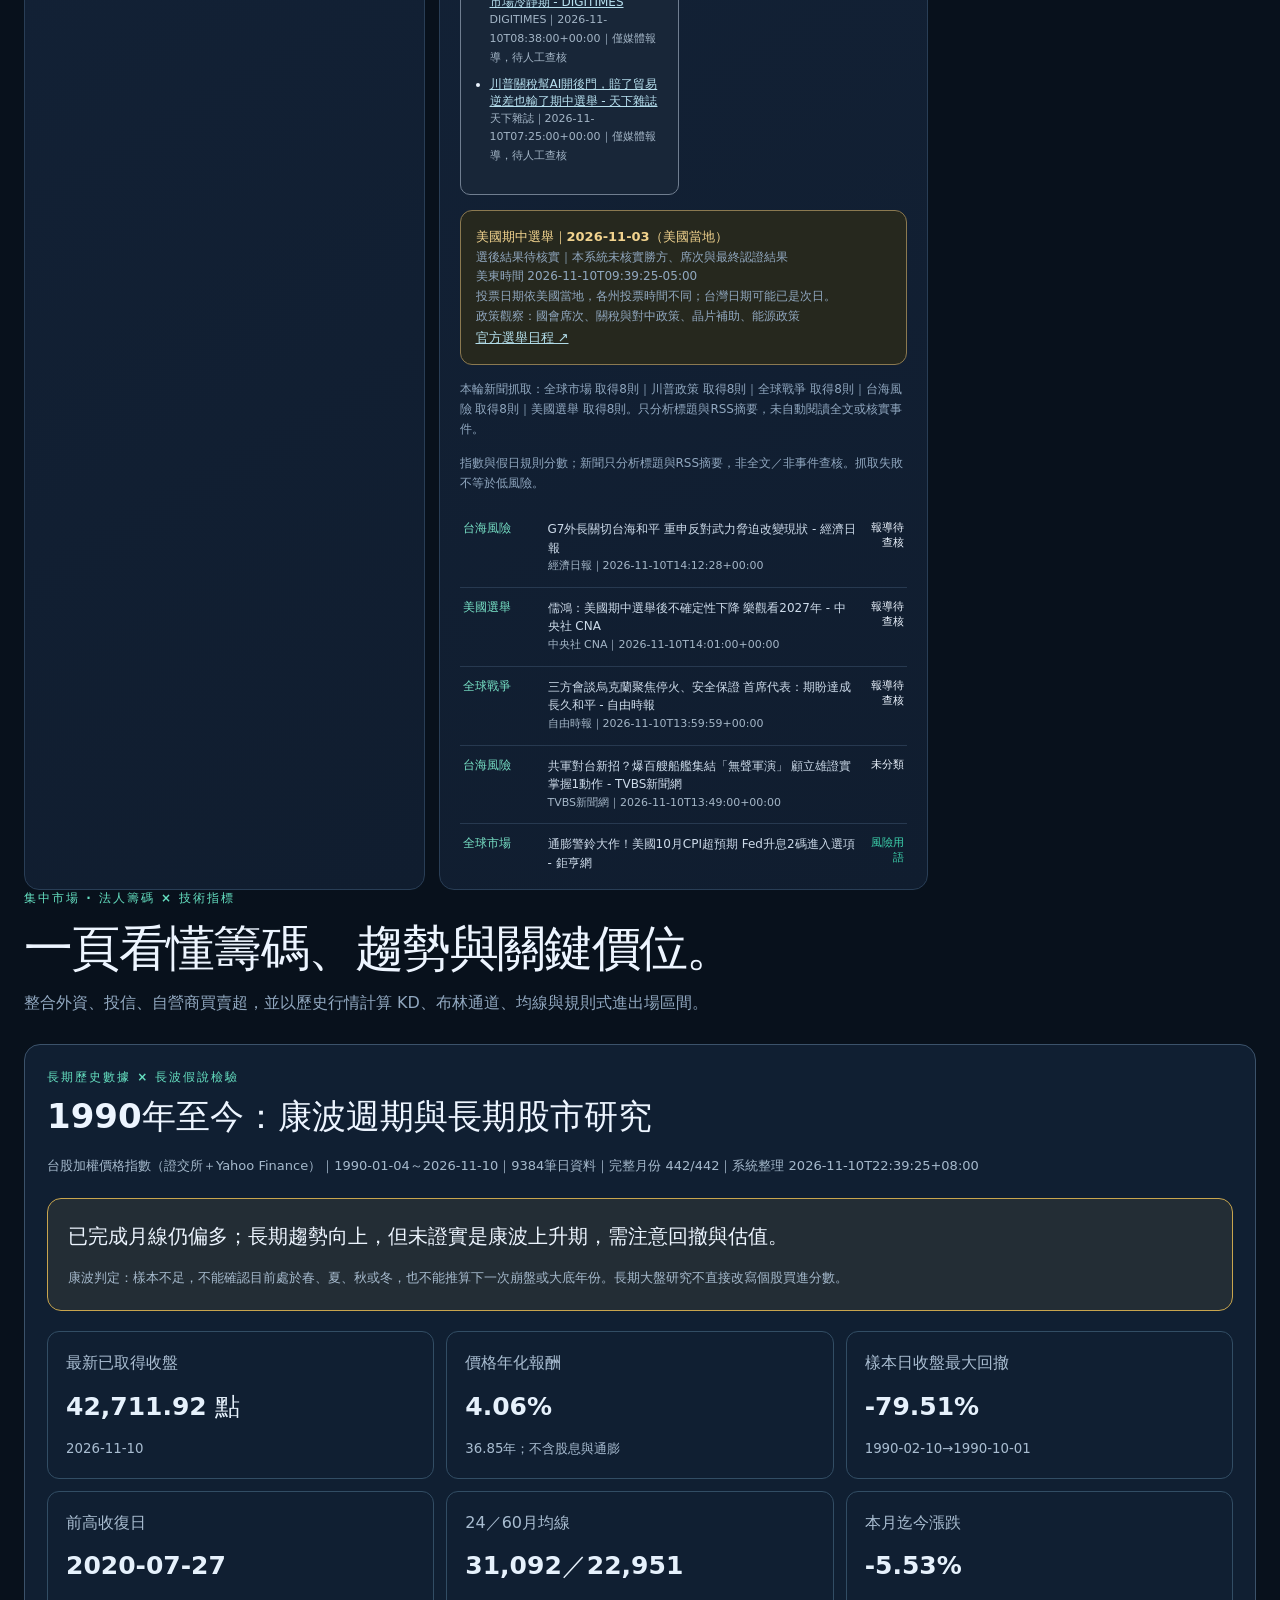
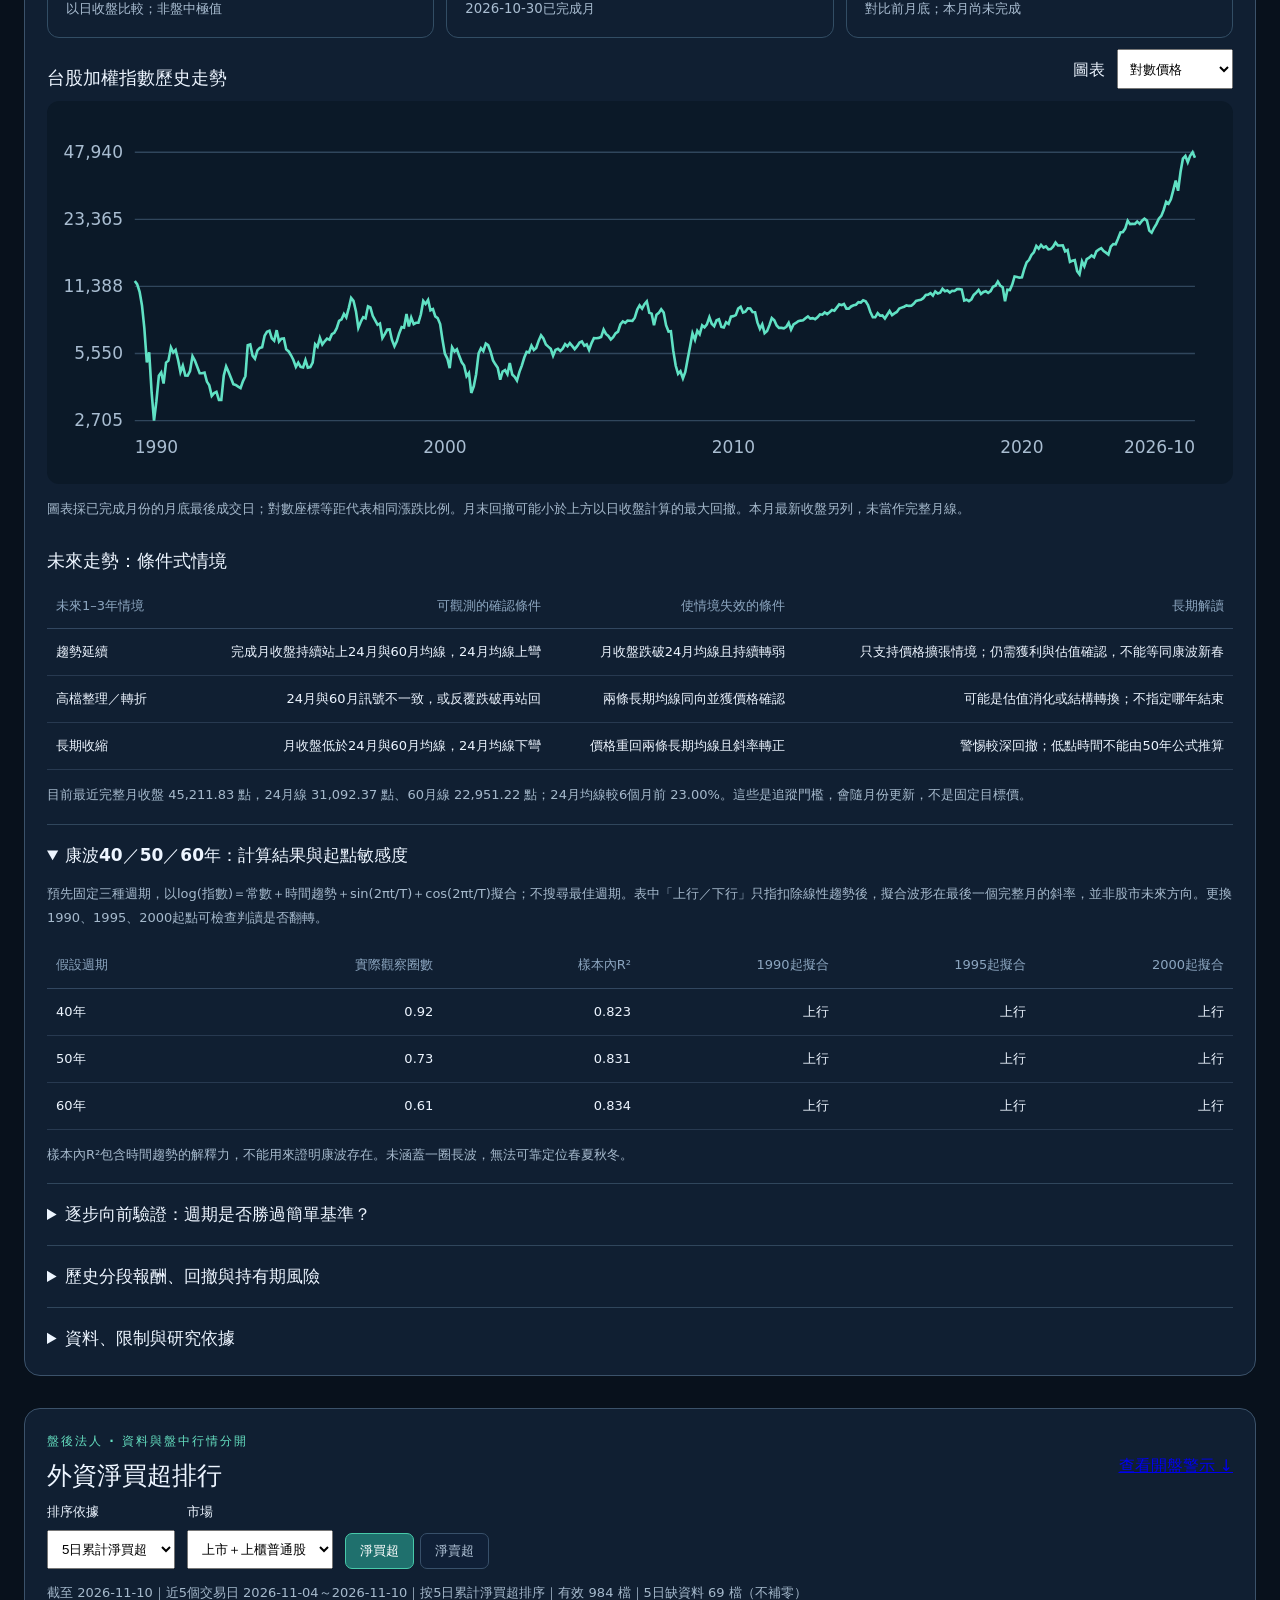
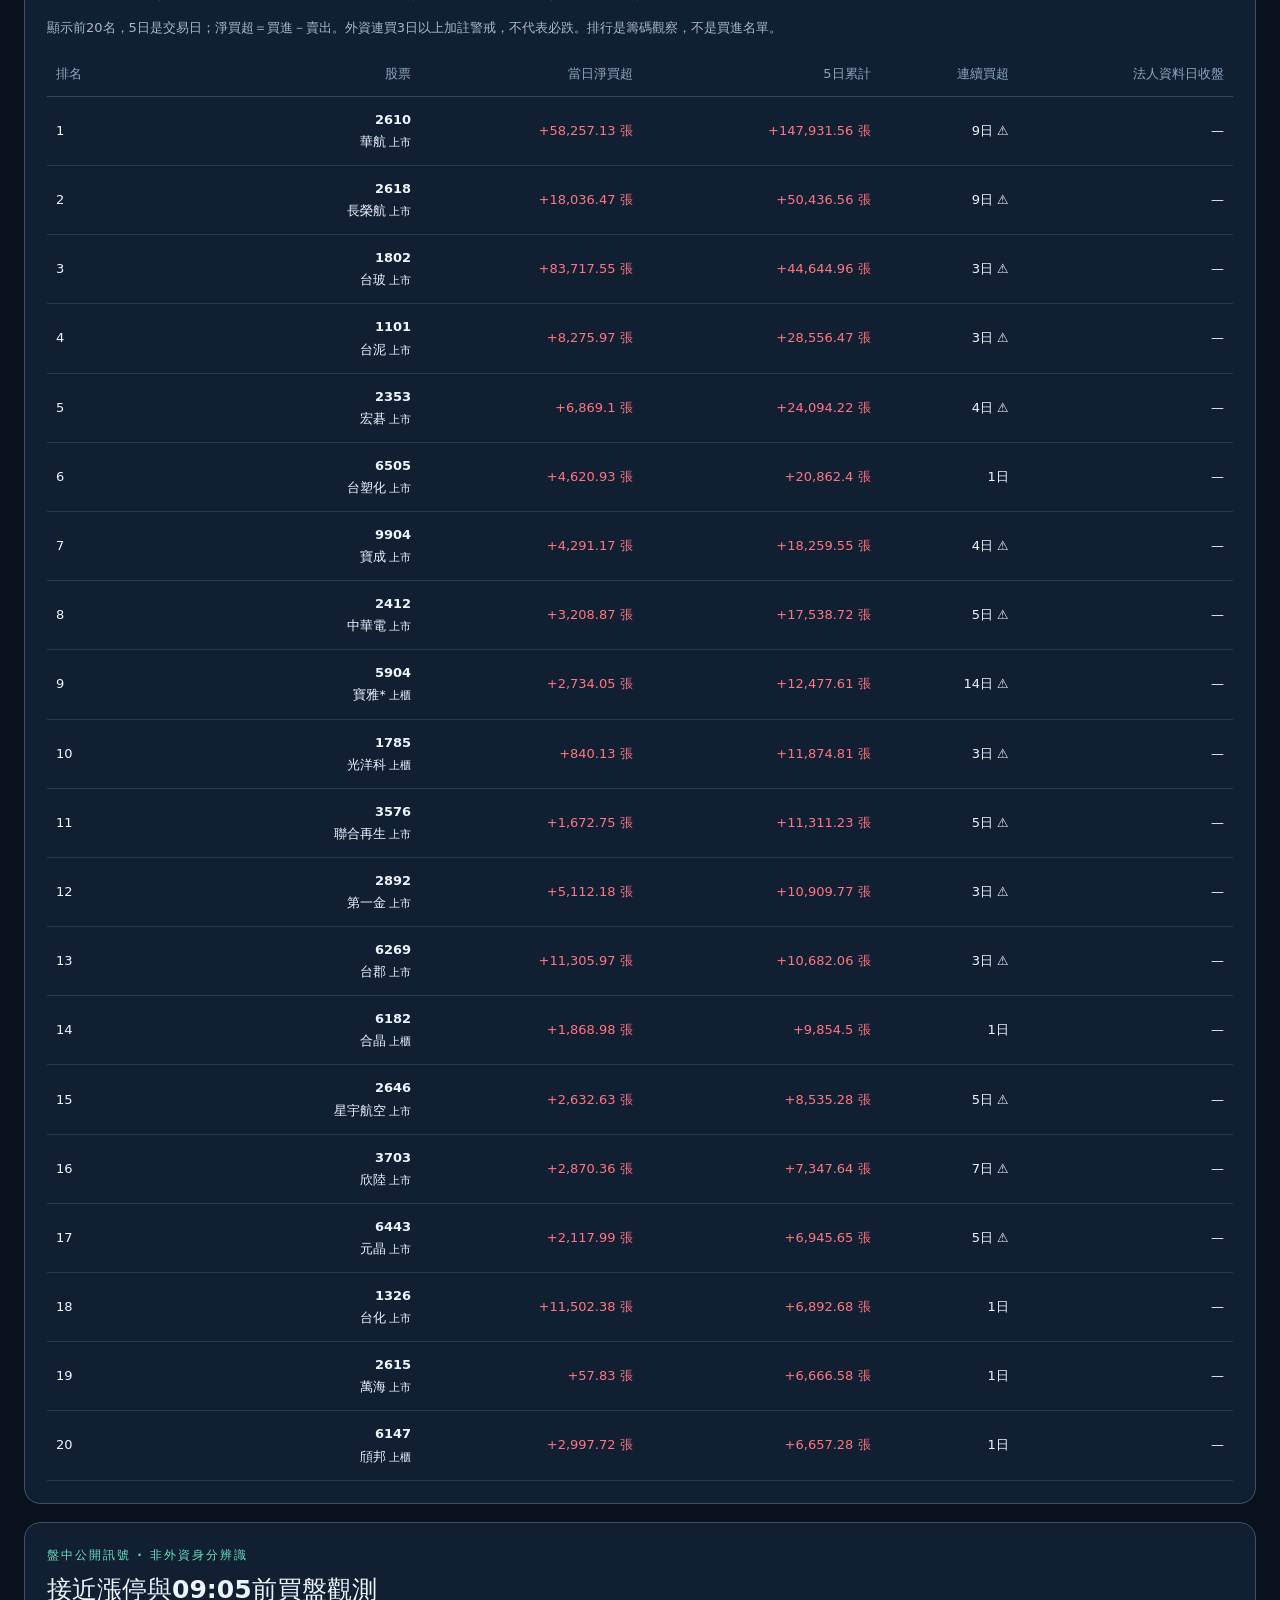
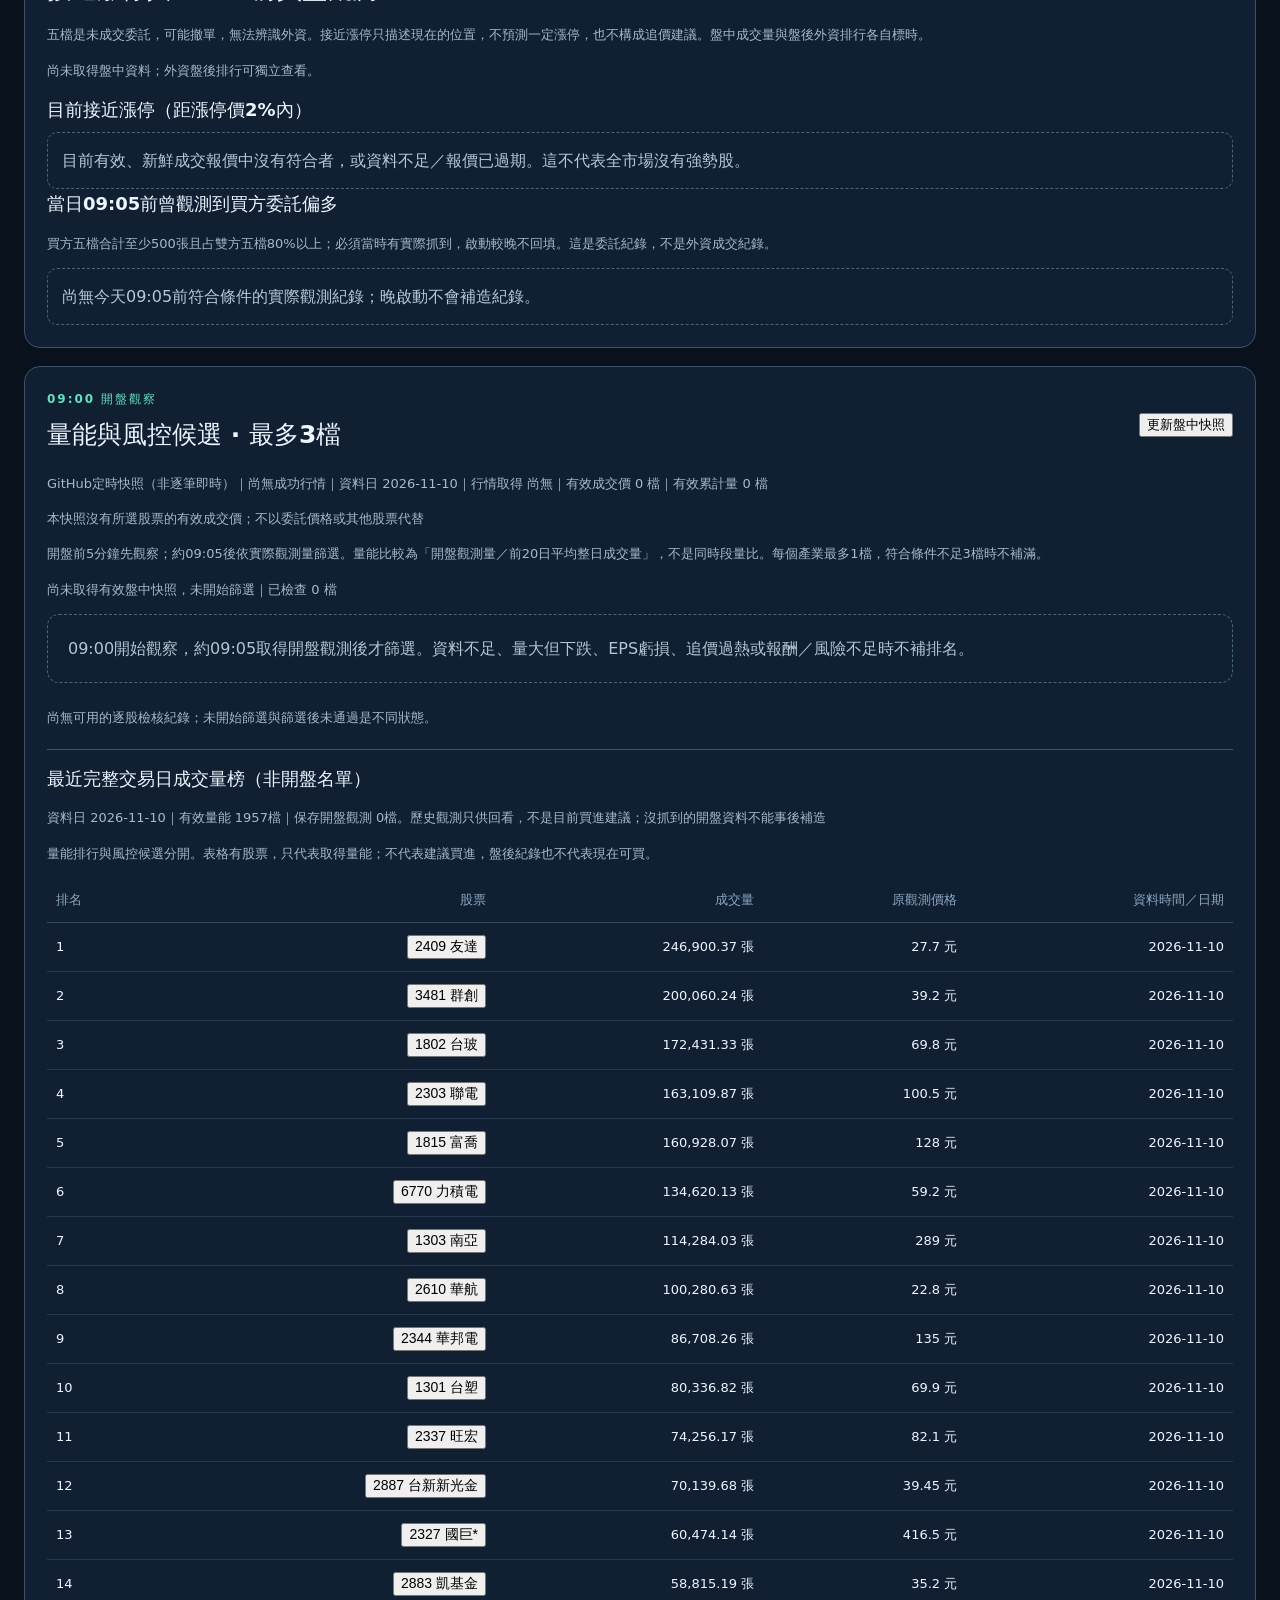
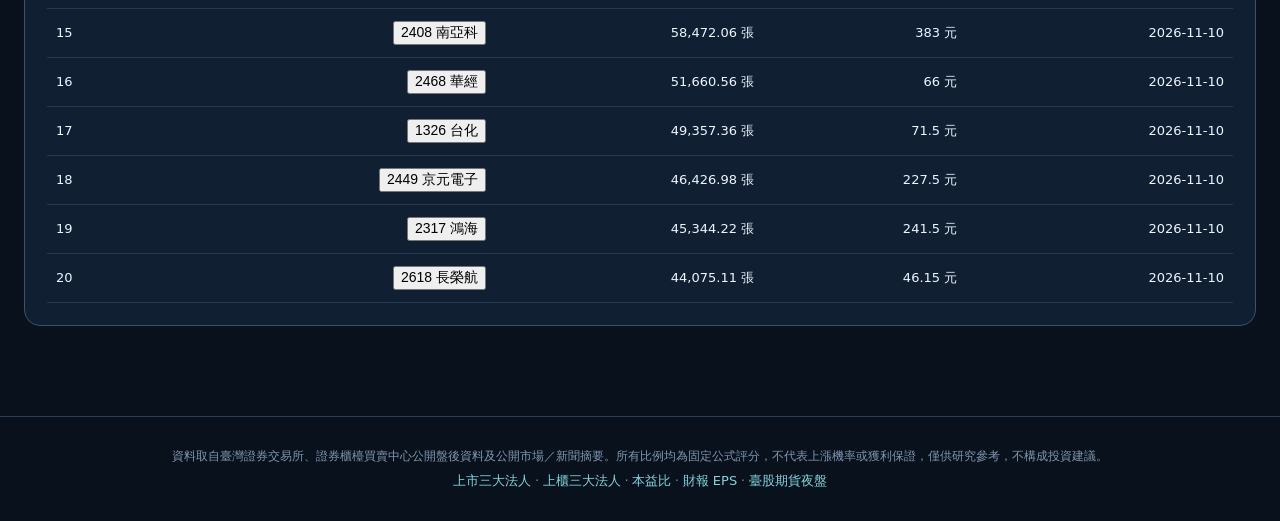
==== commit 39aec826: "台股法人技術分析站_v2.7.0_2026-11-11_首頁個股優先與代號查詢修正包" ====
--- a/index.html
+++ b/index.html
@@ -8,6 +8,10 @@
   <link rel="icon" type="image/svg+xml" href="data:image/svg+xml,%3Csvg xmlns='http://www.w3.org/2000/svg' viewBox='0 0 64 64'%3E%3Crect width='64' height='64' rx='14' fill='%2312b89a'/%3E%3Cpath d='M12 42l12-13 9 8 19-22v12L34 48l-10-9-12 13z' fill='white'/%3E%3C/svg%3E">
   <title>台股法人技術分析站</title>
   <link rel="stylesheet" href="style.css?v=2.7.0">
+  <style>
+    #stockSearchForm { margin-top: 16px; }
+    @media (max-width: 900px) { .workspace { grid-template-areas: "analysis" "watch"; } }
+  </style>
 </head>
 <body>
 <header class="top">
@@ -15,9 +19,169 @@
   <a href="https://www.twse.com.tw/" target="_blank" rel="noopener">官方資料：臺灣證券交易所 ↗</a>
 </header>
 <main>
+  <form class="toolbar" id="stockSearchForm">
+    <label class="search"><span>搜尋上市／上櫃／興櫃股票與 ETF</span><input id="search" inputmode="search" placeholder="輸入代號或名稱，例如 4768、00981A" autocomplete="off" autocapitalize="characters"></label>
+    <label>法人統計期間<select id="period"><option value="5">最近5日</option><option value="10">最近10日</option><option value="20" selected>最近20日</option></select></label>
+    <button type="submit">查詢個股</button>
+    <button id="refresh" type="button">重新讀取</button>
+  </form>
+    <div class="stamp" id="stamp">讀取資料中…</div>
+  <p id="dataFreshness" class="hint" role="status" style="line-height:1.8;margin:12px 0">正在確認法人資料更新狀態…</p>
+  <div class="workspace">
+    <div class="analysiscol">
+      <div id="status" role="status"></div>
+
+      <section class="grid" id="content" hidden>
+    <div class="heading stockheading">
+      <div class="stockidentity"><div class="eyebrow">個股完整診斷</div><h2 id="title">—</h2></div>
+      <section class="stockquick" aria-label="個股公司資訊與即時新聞">
+        <div class="quickcompany">
+          <div class="quicktitle"><span>公司簡介</span><a id="companyWebsite" target="_blank" rel="noopener">官方網站 ↗</a></div>
+          <strong id="companyFullName">公司資料讀取中…</strong>
+          <p id="companySummary">—</p>
+          <div id="companyFacts" class="companyfacts"></div>
+        </div>
+        <div class="quicknews">
+          <div class="quicktitle"><span>個股即時新聞</span><a id="stockNewsSearch" target="_blank" rel="noopener">更多新聞 ↗</a></div>
+          <ul id="stockNews" class="stocknews"><li>新聞讀取中…</li></ul>
+        </div>
+      </section>
+      <label class="datechooser">法人資料日期<select id="institutionDate" aria-label="選擇法人資料日期"></select><span id="dateBadge" hidden></span></label>
+    </div>
+    <section id="riskGuard" class="risk-guard guard-stop"></section>
+    <div class="sectiontitle blocktitle"><div class="eyebrow">法人核心數字</div><h2>法人籌碼總覽</h2></div>
+    <section class="position-panel"><h3>我的持倉風險 · <span id="positionCode"></span></h3><div class="position-inputs"><label>買進均價（元）<input id="positionCost" type="number" min="0.01" step="0.01" placeholder="實際成本"></label><label>持有股數（1張＝1000股）<input id="positionShares" type="number" min="1" step="1" placeholder="例如5000"></label><label>固定停損（元）<input id="positionStop" type="number" min="0.01" step="0.01" placeholder="自行設定"></label><button type="button" id="positionSave">儲存持倉</button><button type="button" id="positionClear">清除紀錄</button></div><p id="positionResult" class="position-result"></p><p>本機瀏覽器紀錄；非自動下單。固定停損不會隨每日重算向下移；停損價不保證能成交於該價。</p></section>
+    <div class="metrics six">
+      <article class="card accent"><span>外資當日買賣超</span><strong id="foreignToday">—</strong><div id="foreignSub" class="sub"></div></article>
+      <article class="card"><span>外資期間累計</span><strong id="foreignPeriod">—</strong><div id="foreignStreak" class="sub"></div></article>
+      <article class="card"><span>投信期間累計</span><strong id="trustPeriod">—</strong><div class="sub">依選取期間統計</div></article>
+      <article class="card"><span>自營商期間累計</span><strong id="dealerPeriod">—</strong><div class="sub">自行買賣＋避險</div></article>
+      <article class="card"><span>收盤價 · 本益比</span><strong id="closePe" class="closepe">—</strong><div id="closePeDate" class="sub">正在確認當日收盤</div></article>
+      <article class="card"><span>3日法人淨買超占成交量</span><strong id="largeHolder3d">—</strong><div id="largeHolder3dSub" class="sub">三大法人籌碼推估，非集保實際持股</div></article>
+    </div>
+
+    <div class="sectiontitle blocktitle"><div class="eyebrow">基本面 × 同業估值</div><h2>EPS 與公司本益比完整分析</h2></div>
+    <article class="panel fundamentalpanel">
+      <div class="panelhead"><div><h3>盈餘、估值與合理價帶</h3><p>以官方本益比、最新財報累計 EPS 與同產業公司比較；資料不足時明確標示。</p></div><div id="fundamentalRatio"></div></div>
+      <div id="fundamentalStats" class="fundamentalstats"></div>
+      <div id="fundamentalConclusion" class="fundamentalconclusion neutral"></div>
+      <p class="fundamentalnote">近四季 EPS 由「收盤價 ÷ 官方本益比」反推；合理價帶以同產業有效本益比中位數 ±20% 計算，不是目標價或獲利保證。</p>
+    </article>
+
+    <div class="sectiontitle blocktitle"><div class="eyebrow">外資持股 × 籌碼節奏 × 技術確認</div><h2>續抱、減碼與出場判讀</h2></div>
+    <article class="panel holdingpanel">
+      <div class="panelhead"><div><h3>籌碼續抱風險模型</h3><p>外資連買 3 日以上視為籌碼擁擠警示；溫和買超、持股比例高且趨勢健康，才偏向買進或續抱。</p></div><div id="holdingRatio"></div></div>
+      <div id="holdingFactors" class="advisorfactors holdingfactors"></div>
+      <div id="holdingConclusion" class="holdingconclusion neutral"></div>
+      <p class="modeldisclaimer">外資連買不等於一定上漲；持股比率、買超力道、股價是否轉弱及技術面必須一起判讀。此區為規則式風險提示，不是保證獲利的投資建議。</p>
+    </article>
+
+    <div class="sectiontitle blocktitle"><div class="eyebrow">規則式策略</div><h2>策略判讀與操作區間</h2></div>
+    <div class="columns planrow nomargin">
+      <article class="panel">
+        <div class="panelhead"><div><h3>分析結論</h3><p>資料、獲利、趨勢與停損風險統一檢核</p></div><div id="overallRatio"></div></div>
+        <div id="tradePlan" class="signal neutral"></div>
+      </article>
+      <article class="panel">
+        <div class="panelhead"><div><h3>參考操作區間</h3><p>不是預測價格，須搭配風險承受度</p></div></div>
+        <div class="tradelevels">
+          <div class="buy"><span>分批買進觀察區</span><strong id="buyZone">—</strong></div>
+          <div class="stop"><span>跌破停損參考</span><strong id="stopPrice">—</strong></div>
+          <div class="sell"><span>分批賣出觀察區</span><strong id="sellZone">—</strong></div>
+        </div>
+        <p class="hint" id="levelNote"></p>
+      </article>
+    </div>
+
+    <div class="sectiontitle blocktitle modelneighbor"><div class="eyebrow">公開投資觀念量化</div><h2>世界投資大師原則模型</h2></div>
+    <article class="panel masterpanel">
+      <div class="panelhead"><div><h3>價值、趨勢、成長、心理與研究紀律</h3><p>將五位投資家的公開理念轉成可檢查條件，再結合個股產業資料。</p></div><div id="mastersRatio"></div></div>
+      <div id="masterModels" class="mastergrid"></div>
+      <p class="masterdisclaimer">此區為本站依公開投資原則建立的簡化模型，不代表巴菲特、索羅斯、彼得・林區、科斯托蘭尼或是川銀藏本人意見、授權或即時建議；缺少現金流、ROE、成長率等資料時會明確提示需另行核對。</p>
+    </article>
+
+    <div class="sectiontitle blocktitle"><div class="eyebrow">資金流向</div><h2>三大法人資金動向</h2></div>
+    <div class="columns nomargin">
+      <article class="panel">
+        <div class="panelhead"><div><h3>三大法人買賣明細</h3><p>最新交易日 · 單位：張</p></div></div>
+        <div class="scroll"><table><thead><tr><th>法人</th><th>買進</th><th>賣出</th><th>買賣超</th></tr></thead><tbody id="details"></tbody></table></div>
+        <div class="divider"></div><h3>外資買賣力量</h3><p class="hint">買進占買進與賣出總量比例，不是即時委託簿。</p>
+        <div class="gauge"><div id="gaugeFill"></div></div><div id="gaugeText" class="gaugelegend"></div>
+      </article>
+      <article class="panel"><div class="panelhead"><div><h3>外資淨買賣走勢</h3><p>正數買超，負數賣超</p></div></div><div id="flowChart" class="chart"></div></article>
+    </div>
+
+    <div class="sectiontitle blocktitle"><div class="eyebrow">日線技術面</div><h2>技術指標與價格趨勢</h2></div>
+    <div class="columns techrow nomargin">
+      <article class="panel wide">
+        <div class="panelhead"><div><h3>價格、布林通道與支撐壓力</h3><p>藍線收盤價 · 紫線布林上下軌 · 黃線20日均線</p></div></div>
+        <div id="techChart" class="chart tech"></div>
+        <div class="macdsection">
+          <div class="macdhead"><div><h3>MACD（12,26,9）</h3><p>DIF 快線 · DEA 訊號線 · 多空柱狀體</p></div><div class="macdlegend"><span class="dif">DIF</span><span class="dea">DEA</span><span class="hist">柱狀體</span></div></div>
+          <div id="macdSignals" class="macdsignals"></div>
+          <div id="macdChart" class="chart macd"></div>
+        </div>
+      </article>
+      <article class="panel indicators">
+        <h3>各項指標多空分數</h3>
+        <div class="indicatoritem"><span>KD（9,3,3）</span><span id="kdRatio"></span><strong id="kd">—</strong></div>
+        <div class="indicatoritem"><span>MACD（12,26,9）</span><span id="macdRatio"></span><strong id="macdValue">—</strong></div>
+        <div class="indicatoritem"><span>布林 下／中／上</span><span id="bollRatio"></span><strong id="boll">—</strong></div>
+        <div class="indicatoritem"><span>MA5／MA10／MA20</span><span id="maRatio"></span><strong id="ma">—</strong></div>
+        <div class="indicatoritem"><span>支撐與壓力</span><span id="levelRatio"></span><strong id="levelValue">—</strong></div>
+        <div class="indicatoritem"><span>買進／停損／賣出區間</span><span id="tradeRatio"></span><strong id="tradeValue">—</strong></div>
+        <p>技術指標採日線收盤資料；盤中價格變動不會即時反映。</p>
+      </article>
+    </div>
+
+    <div class="sectiontitle blocktitle"><div class="eyebrow">盤後先行指標 × 產業基本面</div><h2>台指期夜盤與產業強弱</h2></div>
+    <div class="columns nightrow nomargin">
+      <article class="panel nightpanel">
+        <div class="panelhead"><div><h3>台股夜盤（臺股期貨）</h3><p>臺灣期交所最近月份契約，約每 15 分鐘更新</p></div><span id="nightStatus" class="pill">讀取中</span></div>
+        <div class="nightquote"><div><span id="nightContract">近月臺股期貨</span><strong id="nightPrice">—</strong></div><strong id="nightChange">—</strong></div>
+        <div class="nightstats"><div><span>開盤</span><b id="nightOpen">—</b></div><div><span>最高／最低</span><b id="nightRange">—</b></div><div><span>成交量</span><b id="nightVolume">—</b></div></div>
+        <p class="hint" id="nightUpdated">尚未取得夜盤快照。</p>
+        <a class="sourceanchor" href="https://mis.taifex.com.tw/futures/RegularSession/EquityIndices/FuturesDomestic/" target="_blank" rel="noopener">臺灣期交所行情資訊 ↗</a>
+      </article>
+      <article class="panel industrypanel">
+        <div class="panelhead"><div><h3 id="industryName">產業強弱分析</h3><p>同產業上市櫃公司價格、月線與外資廣度</p></div><div id="industryRatio"></div></div>
+        <p id="industryBusiness" class="industrybusiness">公司業務資料讀取中…</p>
+        <div id="industryStats" class="industrystats"></div>
+        <p class="hint">產業數據是同產業樣本的規則式比較；公司競爭力仍需搭配財報、產品與產業循環判讀。</p>
+      </article>
+    </div>
+
+    <div class="sectiontitle blocktitle"><div class="eyebrow">全球事件風險</div><h2>美股、連假與重大新聞影響</h2></div>
+    <div class="columns globalrow nomargin">
+      <article class="panel">
+        <div class="panelhead"><div><h3>全球環境多空分數</h3><p id="globalStamp">讀取中…</p></div><div id="globalRatio"></div></div>
+        <div id="globalIndicators" class="globalindicators"></div>
+        <div class="holiday"><span>美國／台灣假日與休市分析</span><strong id="holidayFactor">—</strong></div>
+        <p class="hint">S&amp;P 500、那斯達克、道瓊、費城半導體、VIX、新聞標題關鍵字與休市風險採固定權重計算。</p>
+      </article>
+      <article class="panel">
+        <div class="panelhead"><div><h3>今日全球重點新聞</h3><p>美國選舉、川普政策、戰爭、台海與市場新聞；均附來源及資料狀態</p></div></div>
+        <div class="riskgrid"><div><h4>全球戰爭新聞訊號</h4><div id="warRisk" class="riskcard"></div></div><div><h4>台海新聞訊號</h4><div id="straitRisk" class="riskcard"></div></div><div><h4>美國選舉觀測</h4><div id="electionRisk" class="riskcard"></div></div></div><section id="electionCalendar" class="election-calendar"></section><p id="newsCoverage" class="hint" role="status"></p><p id="newsMethod" class="hint"></p>
+        <ul id="newsList" class="newslist"></ul>
+      </article>
+    </div>
+
+      </section>
+    </div>
+    <aside class="watchhub" id="watchHub">
+      <div class="watchtop">
+        <div class="sectiontitle"><div class="eyebrow">自選焦點</div><h2>股票觀察室</h2><p>分類與個股可自由新增、刪除。</p></div>
+        <div class="watchactions"><button id="editWatch" type="button">編輯</button><button id="toggleWatch" type="button" aria-expanded="true" aria-controls="watchBody">收合</button></div>
+      </div>
+      <div class="watchbody" id="watchBody">
+        <div id="watchPages" class="watchpages"></div>
+        <div class="watchheading"><div><h3 id="watchTitle">我的自選股</h3><p id="watchSubtitle">讀取清單中…</p></div><span>點選股票立即分析</span></div>
+        <div id="watchlist" class="watchlist"></div>
+      </div>
+    </aside>
+  </div>
   <div class="hero">
     <div><div class="eyebrow">集中市場 · 法人籌碼 × 技術指標</div><h1>一頁看懂籌碼、趨勢與關鍵價位。</h1><p>整合外資、投信、自營商買賣超，並以歷史行情計算 KD、布林通道、均線與規則式進出場區間。</p></div>
-    <div class="stamp" id="stamp">讀取資料中…</div>
   </div>
   <section class="opening-desk long-cycle" id="longCycle" aria-label="1990年至今康波與長期市場研究">
     <div class="eyebrow">長期歷史數據 × 長波假說檢驗</div><h2>1990年至今：康波週期與長期股市研究</h2>
@@ -44,12 +208,6 @@
       <p>文獻對長波存在及其穩定性並無一致結論；即使某些長期總體序列呈現約50年週期，也不等於台股可據此預測轉折。</p>
     </details>
   </section>
-  <div class="toolbar">
-    <label class="search"><span>搜尋上市／上櫃／興櫃股票與 ETF</span><input id="search" inputmode="search" placeholder="輸入代號或名稱，例如 4768、00981A" autocomplete="off" autocapitalize="characters"></label>
-    <label>法人統計期間<select id="period"><option value="5">最近5日</option><option value="10">最近10日</option><option value="20" selected>最近20日</option></select></label>
-    <button id="refresh">重新讀取</button>
-  </div>
-  <p id="dataFreshness" class="hint" role="status" style="line-height:1.8;margin:12px 0">正在確認法人資料更新狀態…</p>
   <section class="opening-desk foreign-rank" aria-label="外資淨買超排行">
     <div class="opening-title"><div><div class="eyebrow">盤後法人 · 資料與盤中行情分開</div><h2>外資淨買超排行</h2></div><a href="#earlySignals">查看開盤警示 ↓</a></div>
     <div class="rank-controls"><label>排序依據<select id="rankPeriod"><option value="1">當日淨買超</option><option value="5" selected>5日累計淨買超</option></select></label><label>市場<select id="rankMarket"><option value="all">上市＋上櫃普通股</option><option value="上市">上市</option><option value="上櫃">上櫃</option></select></label><div class="tabs"><button class="active" data-rank="buy">淨買超</button><button data-rank="sell">淨賣超</button></div></div>
@@ -71,159 +229,6 @@
     <p id="scanDiagnostics" class="hint"></p>
     <section class="volume-board"><h3 id="volumeBoardTitle">原始量能觀察榜</h3><p id="volumeBoardStatus" role="status"></p><p>量能排行與風控候選分開。表格有股票，只代表取得量能；不代表建議買進，盤後紀錄也不代表現在可買。</p><div class="scroll"><table><thead><tr><th>排名</th><th>股票</th><th>成交量</th><th>原觀測價格</th><th>資料時間／日期</th></tr></thead><tbody id="volumeBoard"></tbody></table></div></section>
   </section>
-  <div class="workspace">
-    <aside class="watchhub" id="watchHub">
-      <div class="watchtop">
-        <div class="sectiontitle"><div class="eyebrow">自選焦點</div><h2>股票觀察室</h2><p>分類與個股可自由新增、刪除。</p></div>
-        <div class="watchactions"><button id="editWatch" type="button">編輯</button><button id="toggleWatch" type="button" aria-expanded="true" aria-controls="watchBody">收合</button></div>
-      </div>
-      <div class="watchbody" id="watchBody">
-        <div id="watchPages" class="watchpages"></div>
-        <div class="watchheading"><div><h3 id="watchTitle">我的自選股</h3><p id="watchSubtitle">讀取清單中…</p></div><span>點選股票立即分析</span></div>
-        <div id="watchlist" class="watchlist"></div>
-      </div>
-    </aside>
-    <div class="analysiscol">
-      <div id="status" role="status"></div>
-
-      <section class="grid" id="content" hidden>
-    <section id="riskGuard" class="risk-guard guard-stop"></section>
-    <div class="heading stockheading">
-      <div class="stockidentity"><div class="eyebrow">個股完整診斷</div><h2 id="title">—</h2></div>
-      <section class="stockquick" aria-label="個股公司資訊與即時新聞">
-        <div class="quickcompany">
-          <div class="quicktitle"><span>公司簡介</span><a id="companyWebsite" target="_blank" rel="noopener">官方網站 ↗</a></div>
-          <strong id="companyFullName">公司資料讀取中…</strong>
-          <p id="companySummary">—</p>
-          <div id="companyFacts" class="companyfacts"></div>
-        </div>
-        <div class="quicknews">
-          <div class="quicktitle"><span>個股即時新聞</span><a id="stockNewsSearch" target="_blank" rel="noopener">更多新聞 ↗</a></div>
-          <ul id="stockNews" class="stocknews"><li>新聞讀取中…</li></ul>
-        </div>
-      </section>
-      <label class="datechooser">法人資料日期<select id="institutionDate" aria-label="選擇法人資料日期"></select><span id="dateBadge" hidden></span></label>
-    </div>
-    <div class="sectiontitle blocktitle"><div class="eyebrow">法人核心數字</div><h2>法人籌碼總覽</h2></div>
-    <section class="position-panel"><h3>我的持倉風險 · <span id="positionCode"></span></h3><div class="position-inputs"><label>買進均價（元）<input id="positionCost" type="number" min="0.01" step="0.01" placeholder="實際成本"></label><label>持有股數（1張＝1000股）<input id="positionShares" type="number" min="1" step="1" placeholder="例如5000"></label><label>固定停損（元）<input id="positionStop" type="number" min="0.01" step="0.01" placeholder="自行設定"></label><button type="button" id="positionSave">儲存持倉</button><button type="button" id="positionClear">清除紀錄</button></div><p id="positionResult" class="position-result"></p><p>本機瀏覽器紀錄；非自動下單。固定停損不會隨每日重算向下移；停損價不保證能成交於該價。</p></section>
-    <div class="metrics six">
-      <article class="card accent"><span>外資當日買賣超</span><strong id="foreignToday">—</strong><div id="foreignSub" class="sub"></div></article>
-      <article class="card"><span>外資期間累計</span><strong id="foreignPeriod">—</strong><div id="foreignStreak" class="sub"></div></article>
-      <article class="card"><span>投信期間累計</span><strong id="trustPeriod">—</strong><div class="sub">依選取期間統計</div></article>
-      <article class="card"><span>自營商期間累計</span><strong id="dealerPeriod">—</strong><div class="sub">自行買賣＋避險</div></article>
-      <article class="card"><span>收盤價 · 本益比</span><strong id="closePe" class="closepe">—</strong><div id="closePeDate" class="sub">正在確認當日收盤</div></article>
-      <article class="card"><span>3日法人淨買超占成交量</span><strong id="largeHolder3d">—</strong><div id="largeHolder3dSub" class="sub">三大法人籌碼推估，非集保實際持股</div></article>
-    </div>
-
-    <div class="sectiontitle blocktitle"><div class="eyebrow">基本面 × 同業估值</div><h2>EPS 與公司本益比完整分析</h2></div>
-    <article class="panel fundamentalpanel">
-      <div class="panelhead"><div><h3>盈餘、估值與合理價帶</h3><p>以官方本益比、最新財報累計 EPS 與同產業公司比較；資料不足時明確標示。</p></div><div id="fundamentalRatio"></div></div>
-      <div id="fundamentalStats" class="fundamentalstats"></div>
-      <div id="fundamentalConclusion" class="fundamentalconclusion neutral"></div>
-      <p class="fundamentalnote">近四季 EPS 由「收盤價 ÷ 官方本益比」反推；合理價帶以同產業有效本益比中位數 ±20% 計算，不是目標價或獲利保證。</p>
-    </article>
-
-    <div class="sectiontitle blocktitle"><div class="eyebrow">外資持股 × 籌碼節奏 × 技術確認</div><h2>續抱、減碼與出場判讀</h2></div>
-    <article class="panel holdingpanel">
-      <div class="panelhead"><div><h3>籌碼續抱風險模型</h3><p>外資連買 3 日以上視為籌碼擁擠警示；溫和買超、持股比例高且趨勢健康，才偏向買進或續抱。</p></div><div id="holdingRatio"></div></div>
-      <div id="holdingFactors" class="advisorfactors holdingfactors"></div>
-      <div id="holdingConclusion" class="holdingconclusion neutral"></div>
-      <p class="modeldisclaimer">外資連買不等於一定上漲；持股比率、買超力道、股價是否轉弱及技術面必須一起判讀。此區為規則式風險提示，不是保證獲利的投資建議。</p>
-    </article>
-
-    <div class="sectiontitle blocktitle"><div class="eyebrow">規則式策略</div><h2>策略判讀與操作區間</h2></div>
-    <div class="columns planrow nomargin">
-      <article class="panel">
-        <div class="panelhead"><div><h3>分析結論</h3><p>資料、獲利、趨勢與停損風險統一檢核</p></div><div id="overallRatio"></div></div>
-        <div id="tradePlan" class="signal neutral"></div>
-      </article>
-      <article class="panel">
-        <div class="panelhead"><div><h3>參考操作區間</h3><p>不是預測價格，須搭配風險承受度</p></div></div>
-        <div class="tradelevels">
-          <div class="buy"><span>分批買進觀察區</span><strong id="buyZone">—</strong></div>
-          <div class="stop"><span>跌破停損參考</span><strong id="stopPrice">—</strong></div>
-          <div class="sell"><span>分批賣出觀察區</span><strong id="sellZone">—</strong></div>
-        </div>
-        <p class="hint" id="levelNote"></p>
-      </article>
-    </div>
-
-    <div class="sectiontitle blocktitle modelneighbor"><div class="eyebrow">公開投資觀念量化</div><h2>世界投資大師原則模型</h2></div>
-    <article class="panel masterpanel">
-      <div class="panelhead"><div><h3>價值、趨勢、成長、心理與研究紀律</h3><p>將五位投資家的公開理念轉成可檢查條件，再結合個股產業資料。</p></div><div id="mastersRatio"></div></div>
-      <div id="masterModels" class="mastergrid"></div>
-      <p class="masterdisclaimer">此區為本站依公開投資原則建立的簡化模型，不代表巴菲特、索羅斯、彼得・林區、科斯托蘭尼或是川銀藏本人意見、授權或即時建議；缺少現金流、ROE、成長率等資料時會明確提示需另行核對。</p>
-    </article>
-
-    <div class="sectiontitle blocktitle"><div class="eyebrow">資金流向</div><h2>三大法人資金動向</h2></div>
-    <div class="columns nomargin">
-      <article class="panel">
-        <div class="panelhead"><div><h3>三大法人買賣明細</h3><p>最新交易日 · 單位：張</p></div></div>
-        <div class="scroll"><table><thead><tr><th>法人</th><th>買進</th><th>賣出</th><th>買賣超</th></tr></thead><tbody id="details"></tbody></table></div>
-        <div class="divider"></div><h3>外資買賣力量</h3><p class="hint">買進占買進與賣出總量比例，不是即時委託簿。</p>
-        <div class="gauge"><div id="gaugeFill"></div></div><div id="gaugeText" class="gaugelegend"></div>
-      </article>
-      <article class="panel"><div class="panelhead"><div><h3>外資淨買賣走勢</h3><p>正數買超，負數賣超</p></div></div><div id="flowChart" class="chart"></div></article>
-    </div>
-
-    <div class="sectiontitle blocktitle"><div class="eyebrow">日線技術面</div><h2>技術指標與價格趨勢</h2></div>
-    <div class="columns techrow nomargin">
-      <article class="panel wide">
-        <div class="panelhead"><div><h3>價格、布林通道與支撐壓力</h3><p>藍線收盤價 · 紫線布林上下軌 · 黃線20日均線</p></div></div>
-        <div id="techChart" class="chart tech"></div>
-        <div class="macdsection">
-          <div class="macdhead"><div><h3>MACD（12,26,9）</h3><p>DIF 快線 · DEA 訊號線 · 多空柱狀體</p></div><div class="macdlegend"><span class="dif">DIF</span><span class="dea">DEA</span><span class="hist">柱狀體</span></div></div>
-          <div id="macdSignals" class="macdsignals"></div>
-          <div id="macdChart" class="chart macd"></div>
-        </div>
-      </article>
-      <article class="panel indicators">
-        <h3>各項指標多空分數</h3>
-        <div class="indicatoritem"><span>KD（9,3,3）</span><span id="kdRatio"></span><strong id="kd">—</strong></div>
-        <div class="indicatoritem"><span>MACD（12,26,9）</span><span id="macdRatio"></span><strong id="macdValue">—</strong></div>
-        <div class="indicatoritem"><span>布林 下／中／上</span><span id="bollRatio"></span><strong id="boll">—</strong></div>
-        <div class="indicatoritem"><span>MA5／MA10／MA20</span><span id="maRatio"></span><strong id="ma">—</strong></div>
-        <div class="indicatoritem"><span>支撐與壓力</span><span id="levelRatio"></span><strong id="levelValue">—</strong></div>
-        <div class="indicatoritem"><span>買進／停損／賣出區間</span><span id="tradeRatio"></span><strong id="tradeValue">—</strong></div>
-        <p>技術指標採日線收盤資料；盤中價格變動不會即時反映。</p>
-      </article>
-    </div>
-
-    <div class="sectiontitle blocktitle"><div class="eyebrow">盤後先行指標 × 產業基本面</div><h2>台指期夜盤與產業強弱</h2></div>
-    <div class="columns nightrow nomargin">
-      <article class="panel nightpanel">
-        <div class="panelhead"><div><h3>台股夜盤（臺股期貨）</h3><p>臺灣期交所最近月份契約，約每 15 分鐘更新</p></div><span id="nightStatus" class="pill">讀取中</span></div>
-        <div class="nightquote"><div><span id="nightContract">近月臺股期貨</span><strong id="nightPrice">—</strong></div><strong id="nightChange">—</strong></div>
-        <div class="nightstats"><div><span>開盤</span><b id="nightOpen">—</b></div><div><span>最高／最低</span><b id="nightRange">—</b></div><div><span>成交量</span><b id="nightVolume">—</b></div></div>
-        <p class="hint" id="nightUpdated">尚未取得夜盤快照。</p>
-        <a class="sourceanchor" href="https://mis.taifex.com.tw/futures/RegularSession/EquityIndices/FuturesDomestic/" target="_blank" rel="noopener">臺灣期交所行情資訊 ↗</a>
-      </article>
-      <article class="panel industrypanel">
-        <div class="panelhead"><div><h3 id="industryName">產業強弱分析</h3><p>同產業上市櫃公司價格、月線與外資廣度</p></div><div id="industryRatio"></div></div>
-        <p id="industryBusiness" class="industrybusiness">公司業務資料讀取中…</p>
-        <div id="industryStats" class="industrystats"></div>
-        <p class="hint">產業數據是同產業樣本的規則式比較；公司競爭力仍需搭配財報、產品與產業循環判讀。</p>
-      </article>
-    </div>
-
-    <div class="sectiontitle blocktitle"><div class="eyebrow">全球事件風險</div><h2>美股、連假與重大新聞影響</h2></div>
-    <div class="columns globalrow nomargin">
-      <article class="panel">
-        <div class="panelhead"><div><h3>全球環境多空分數</h3><p id="globalStamp">讀取中…</p></div><div id="globalRatio"></div></div>
-        <div id="globalIndicators" class="globalindicators"></div>
-        <div class="holiday"><span>美國／台灣假日與休市分析</span><strong id="holidayFactor">—</strong></div>
-        <p class="hint">S&amp;P 500、那斯達克、道瓊、費城半導體、VIX、新聞標題關鍵字與休市風險採固定權重計算。</p>
-      </article>
-      <article class="panel">
-        <div class="panelhead"><div><h3>今日全球重點新聞</h3><p>美國選舉、川普政策、戰爭、台海與市場新聞；均附來源及資料狀態</p></div></div>
-        <div class="riskgrid"><div><h4>全球戰爭新聞訊號</h4><div id="warRisk" class="riskcard"></div></div><div><h4>台海新聞訊號</h4><div id="straitRisk" class="riskcard"></div></div><div><h4>美國選舉觀測</h4><div id="electionRisk" class="riskcard"></div></div></div><section id="electionCalendar" class="election-calendar"></section><p id="newsCoverage" class="hint" role="status"></p><p id="newsMethod" class="hint"></p>
-        <ul id="newsList" class="newslist"></ul>
-      </article>
-    </div>
-
-      </section>
-    </div>
-  </div>
 </main>
 <dialog id="watchEditor" class="watcheditor">
   <div class="editorhead"><div><div class="eyebrow">自選設定</div><h2>編輯股票觀察室</h2></div><button id="closeEditor" class="iconbutton" type="button" aria-label="關閉">×</button></div>
@@ -248,8 +253,6 @@
 <script src="market-signals.js?v=2.7.0" defer></script>
 <script src="intraday-ui.js?v=2.7.0" defer></script>
 <script src="long-cycle.js?v=2.7.0" defer></script>
-<script src="app.js?v=2.7.0" defer></script>
+<script src="app.js?v=2.7.0-stock-first" defer></script>
 </body>
 </html>
-
-
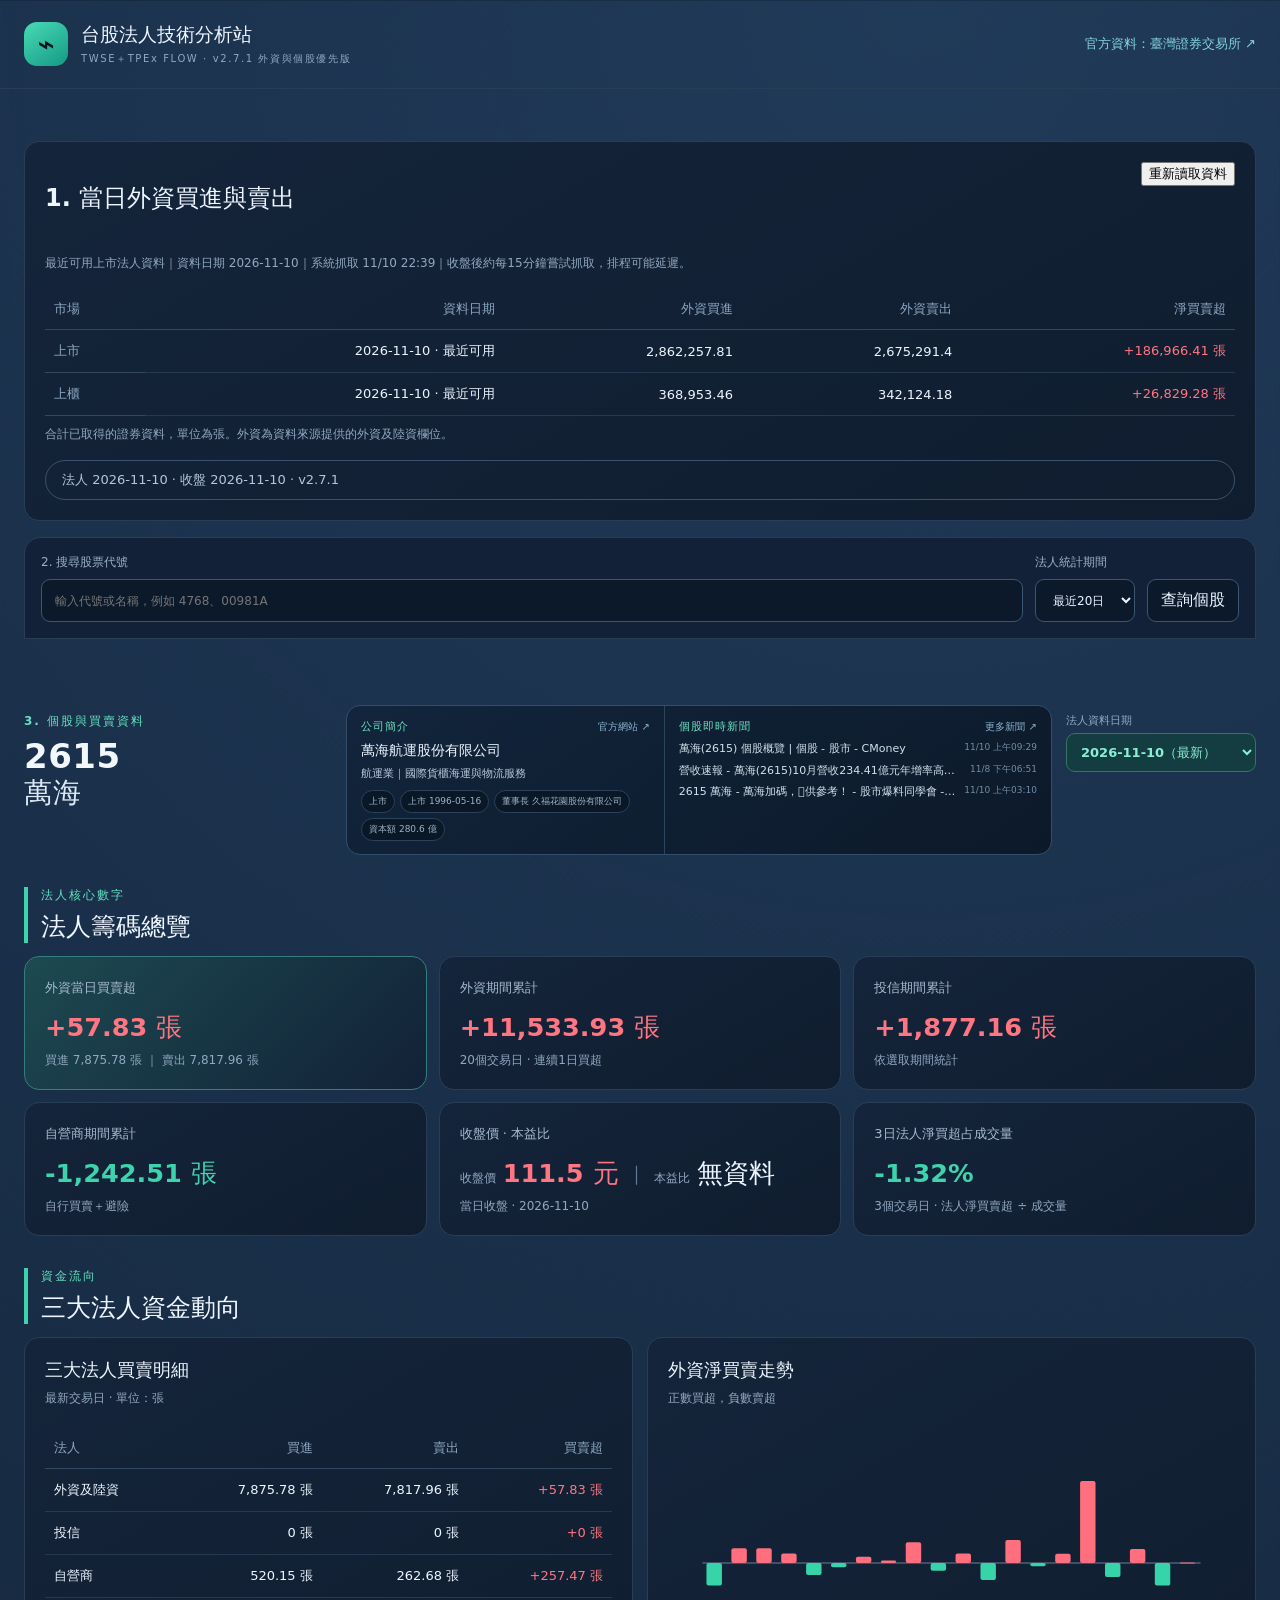
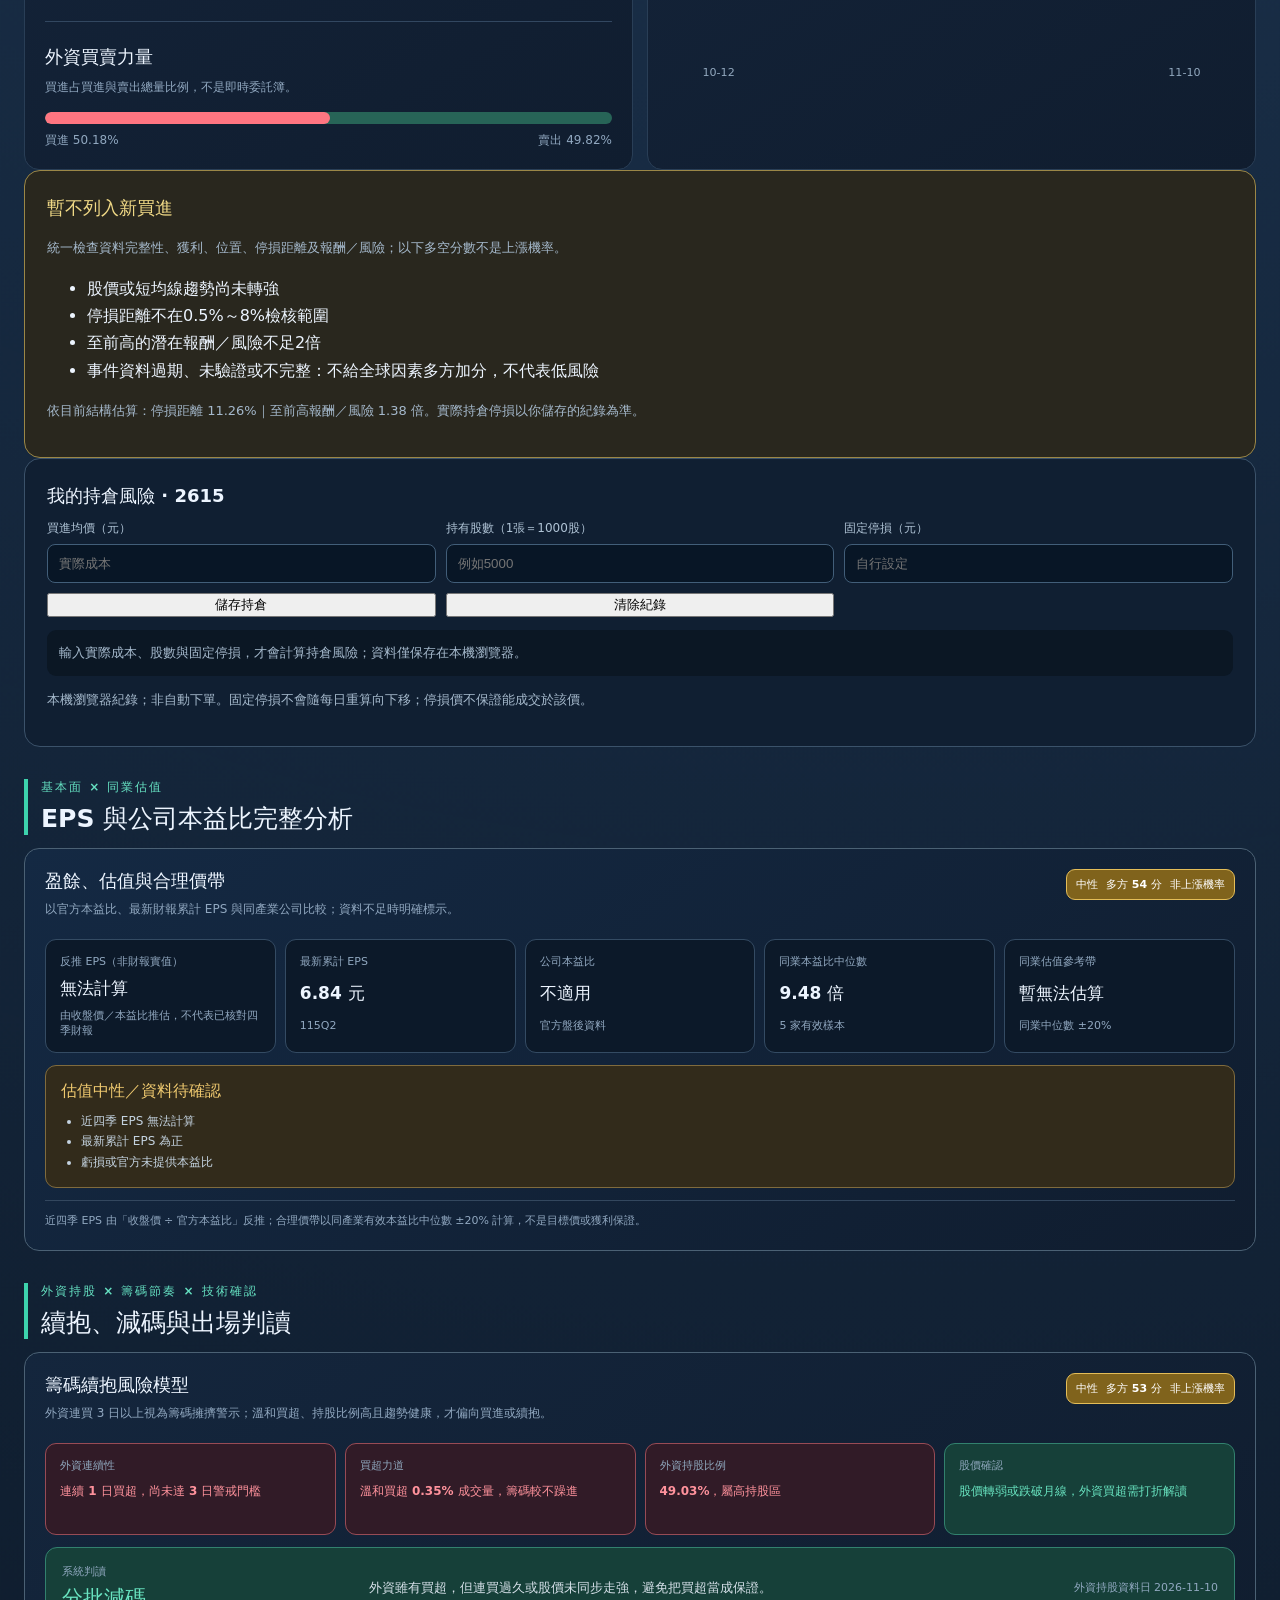
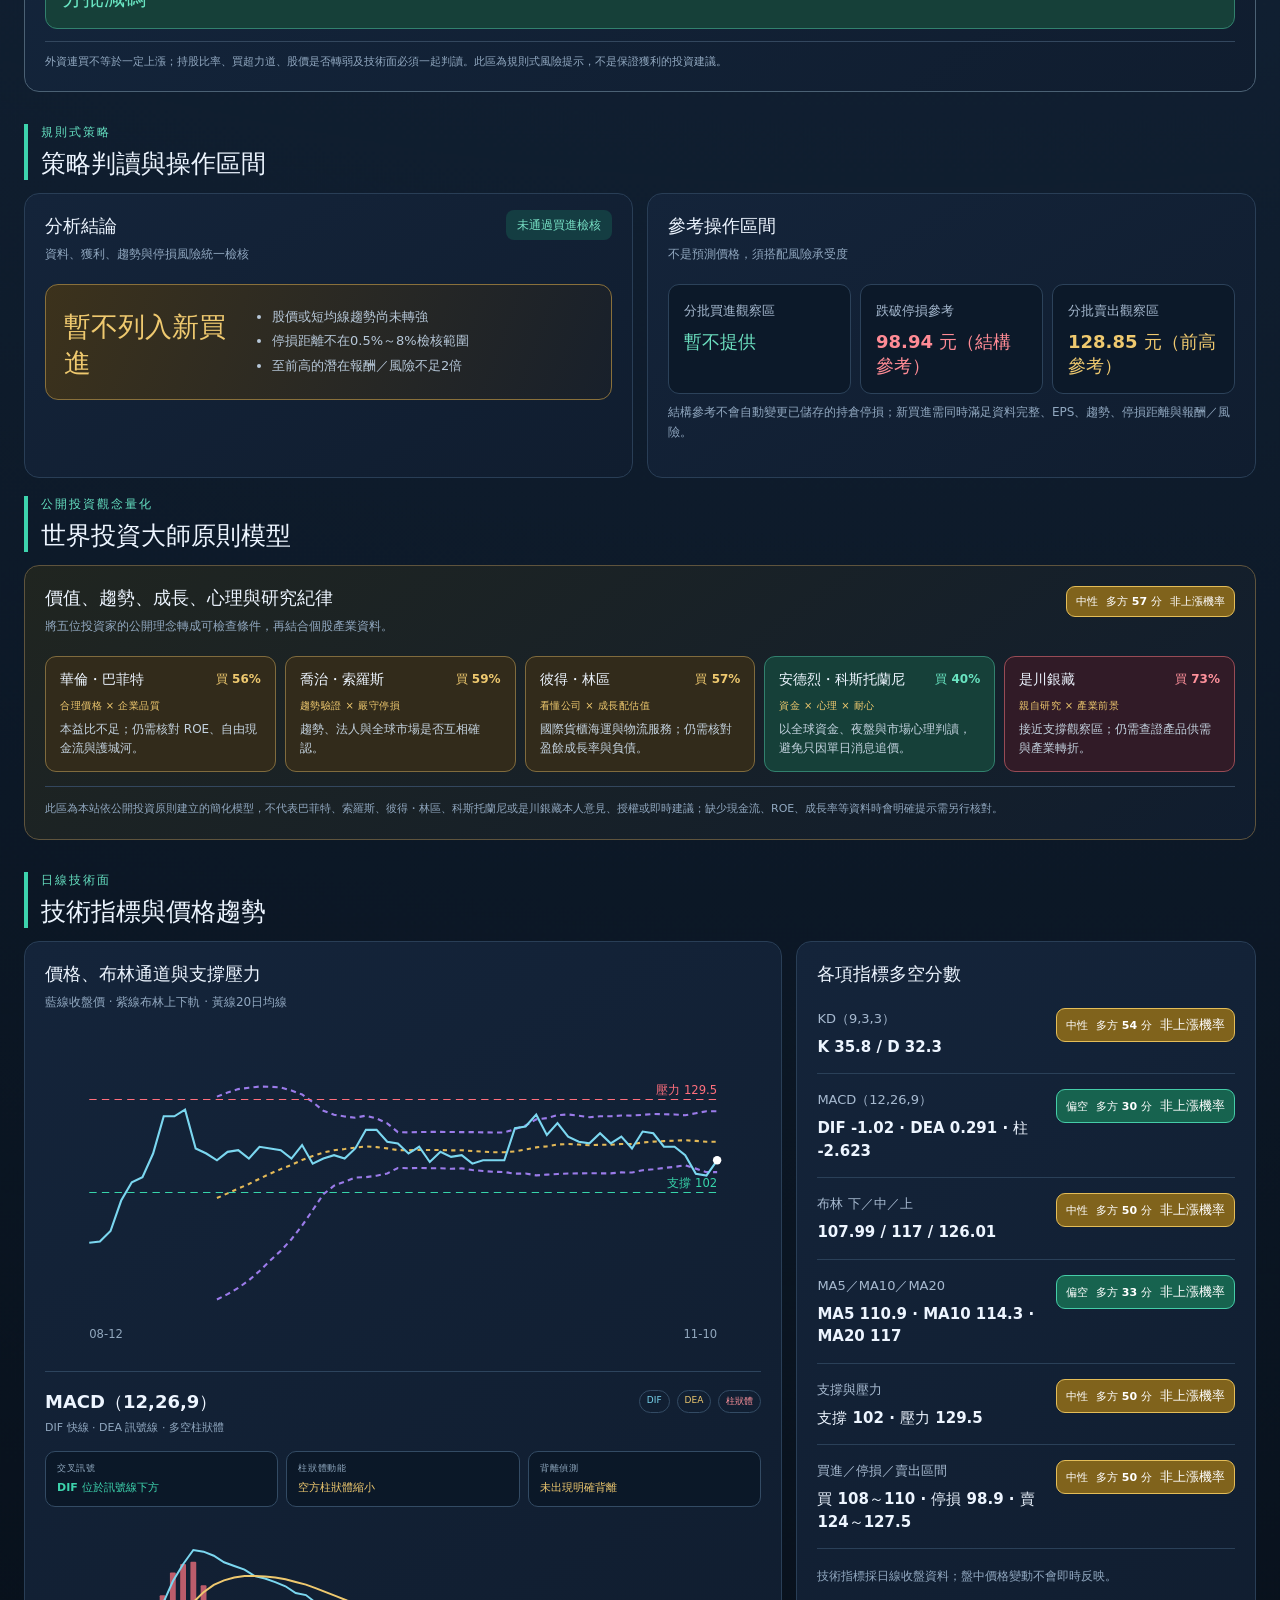
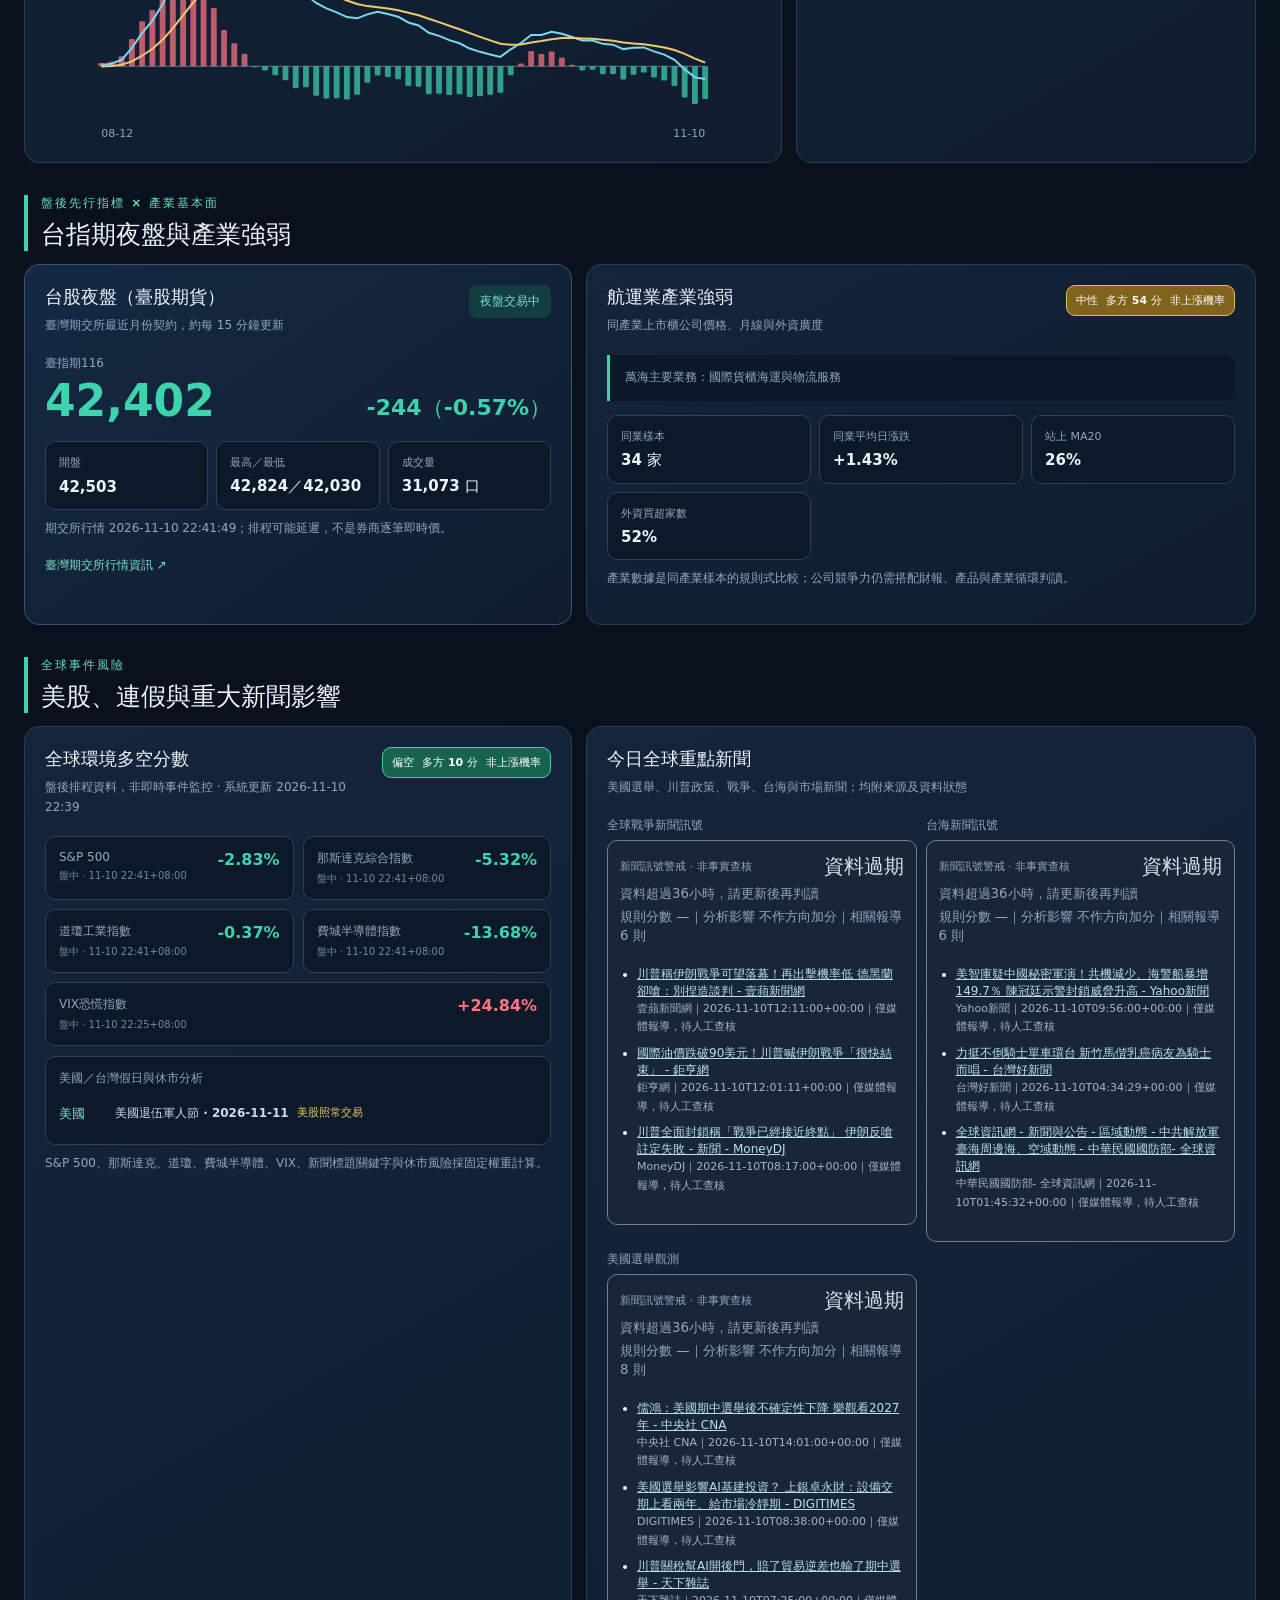
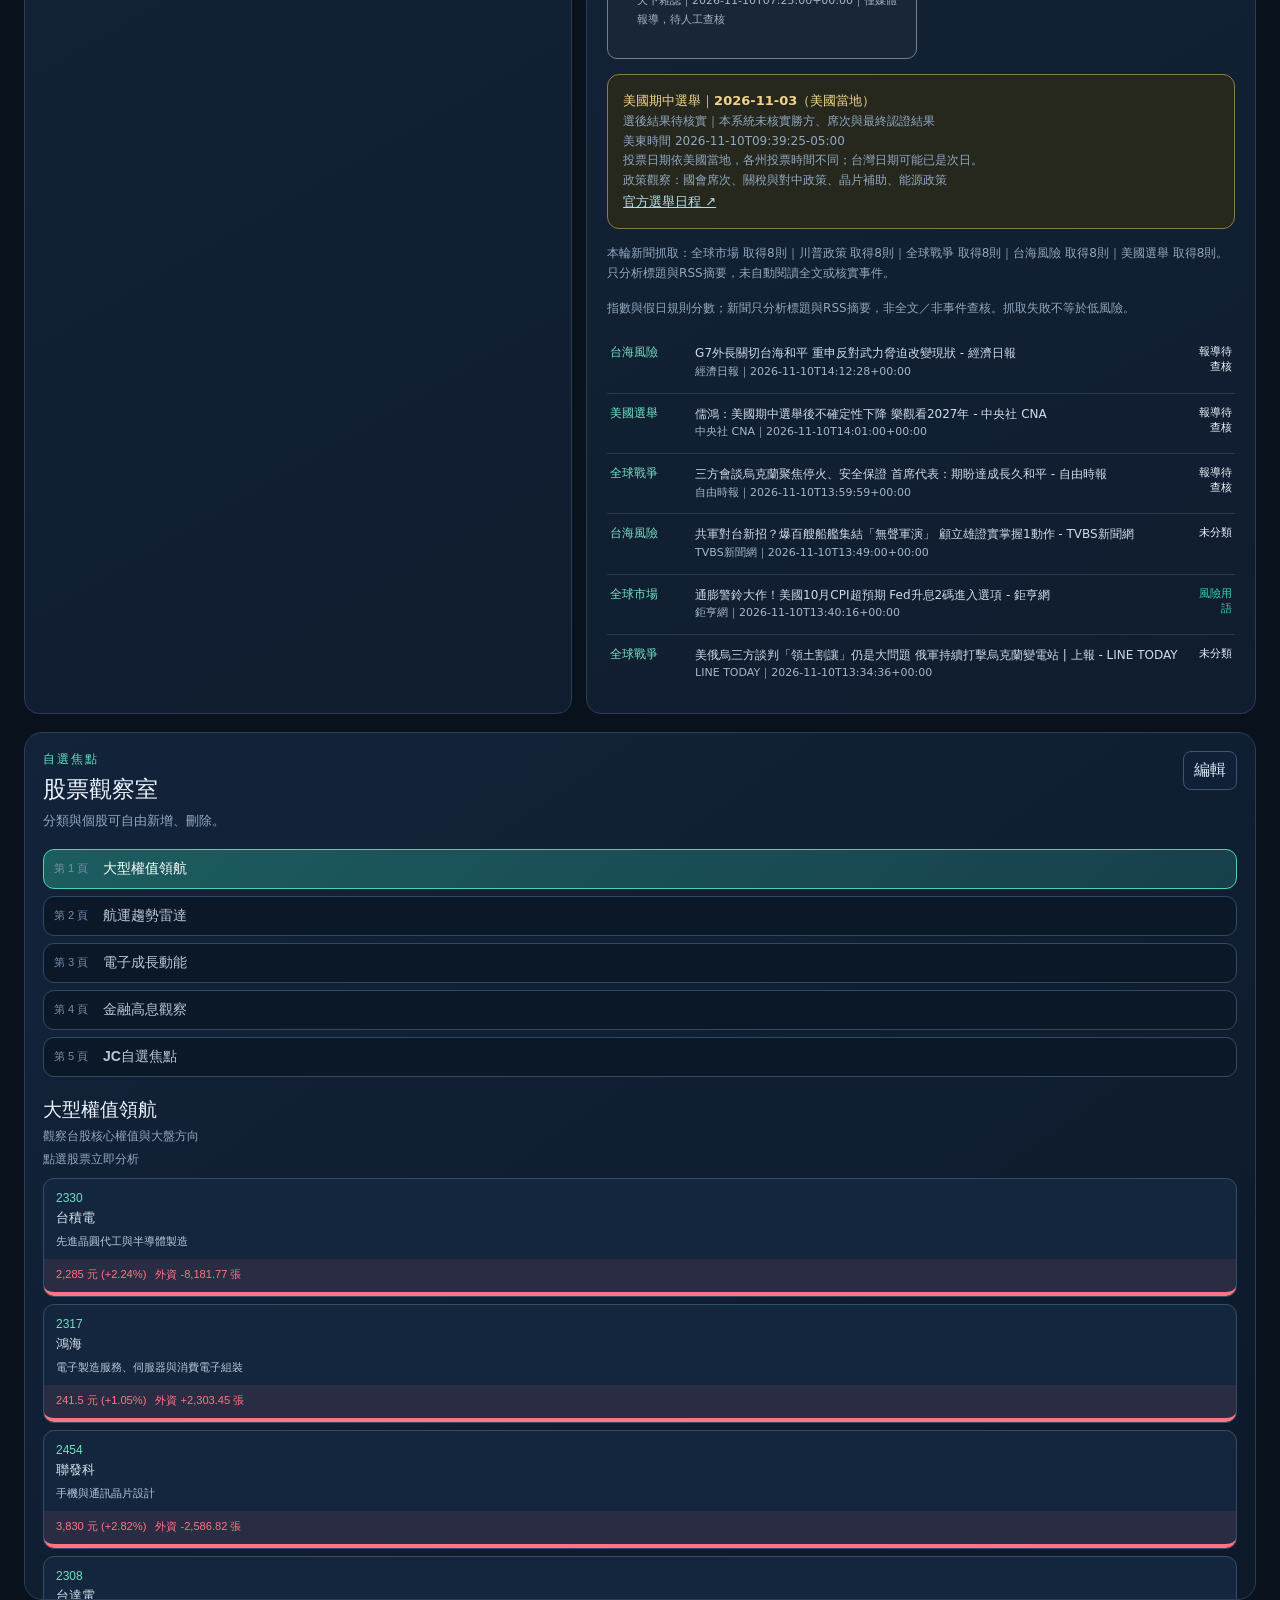
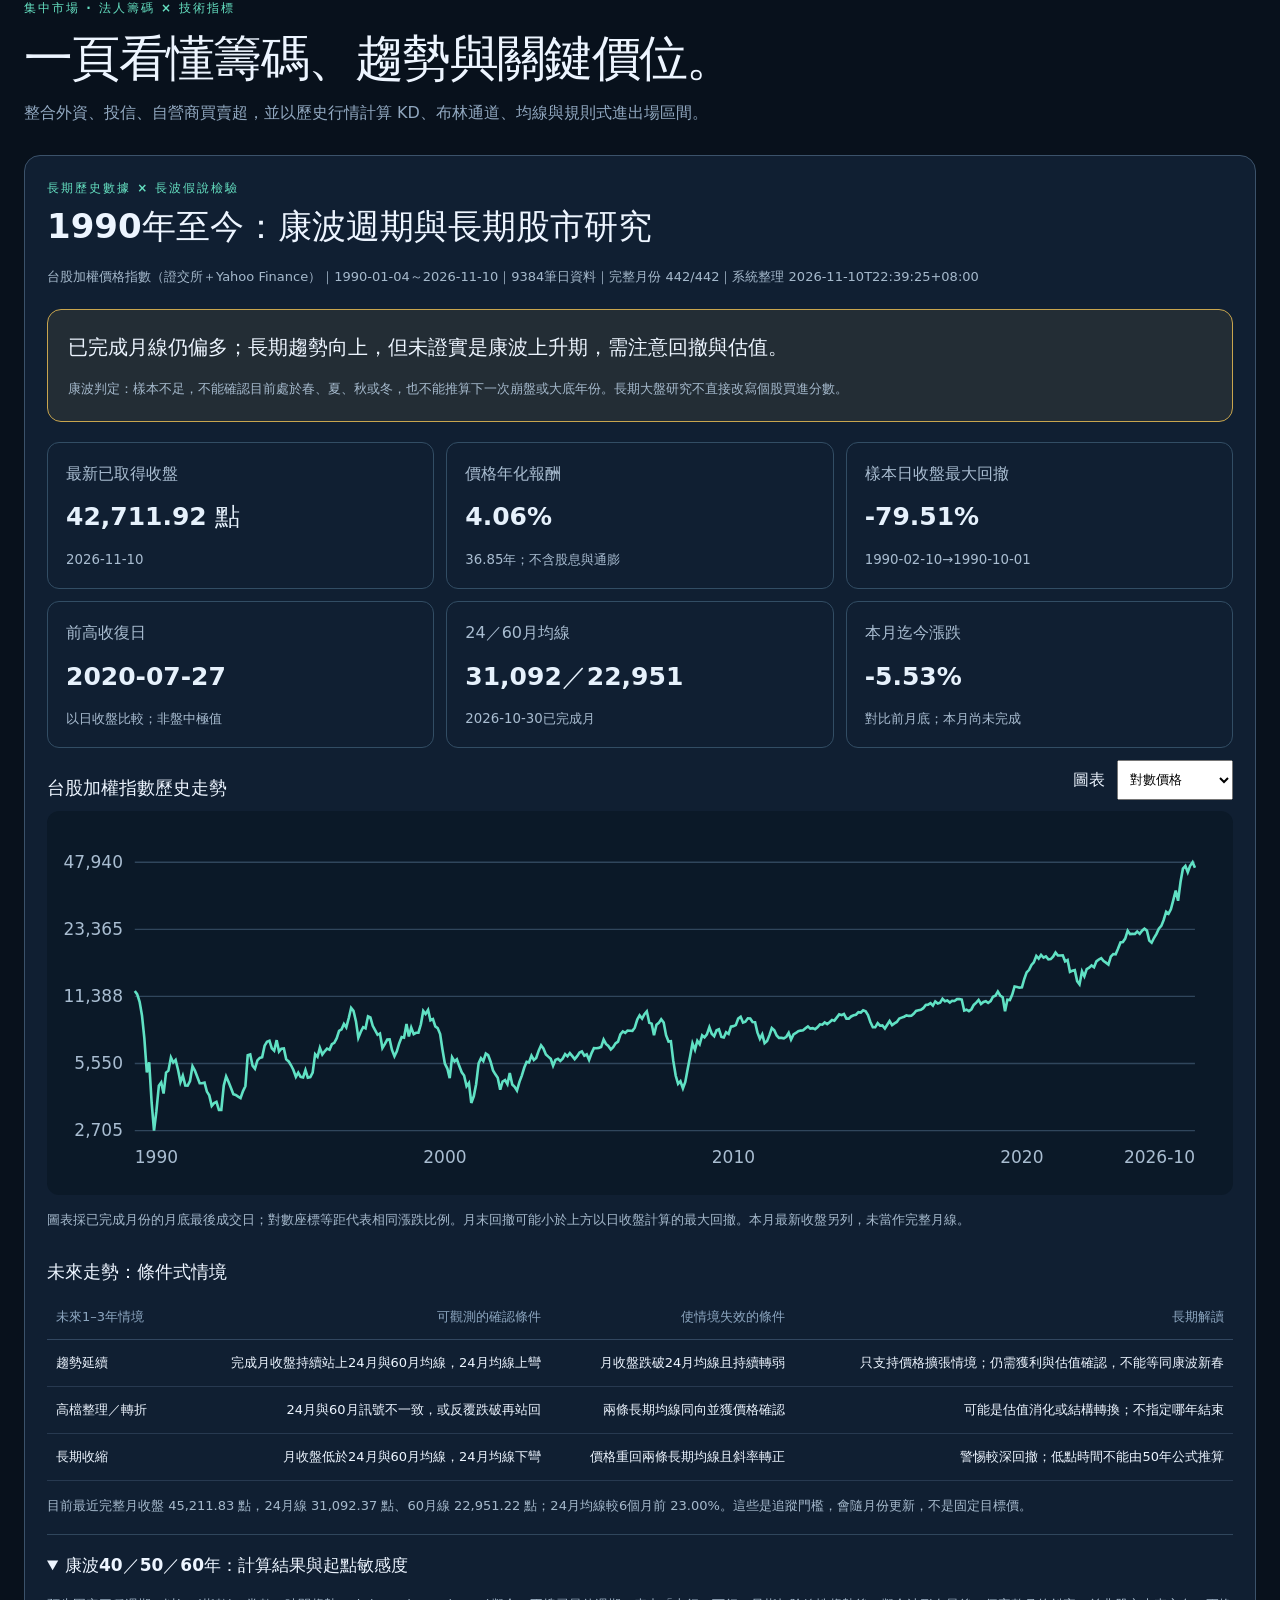
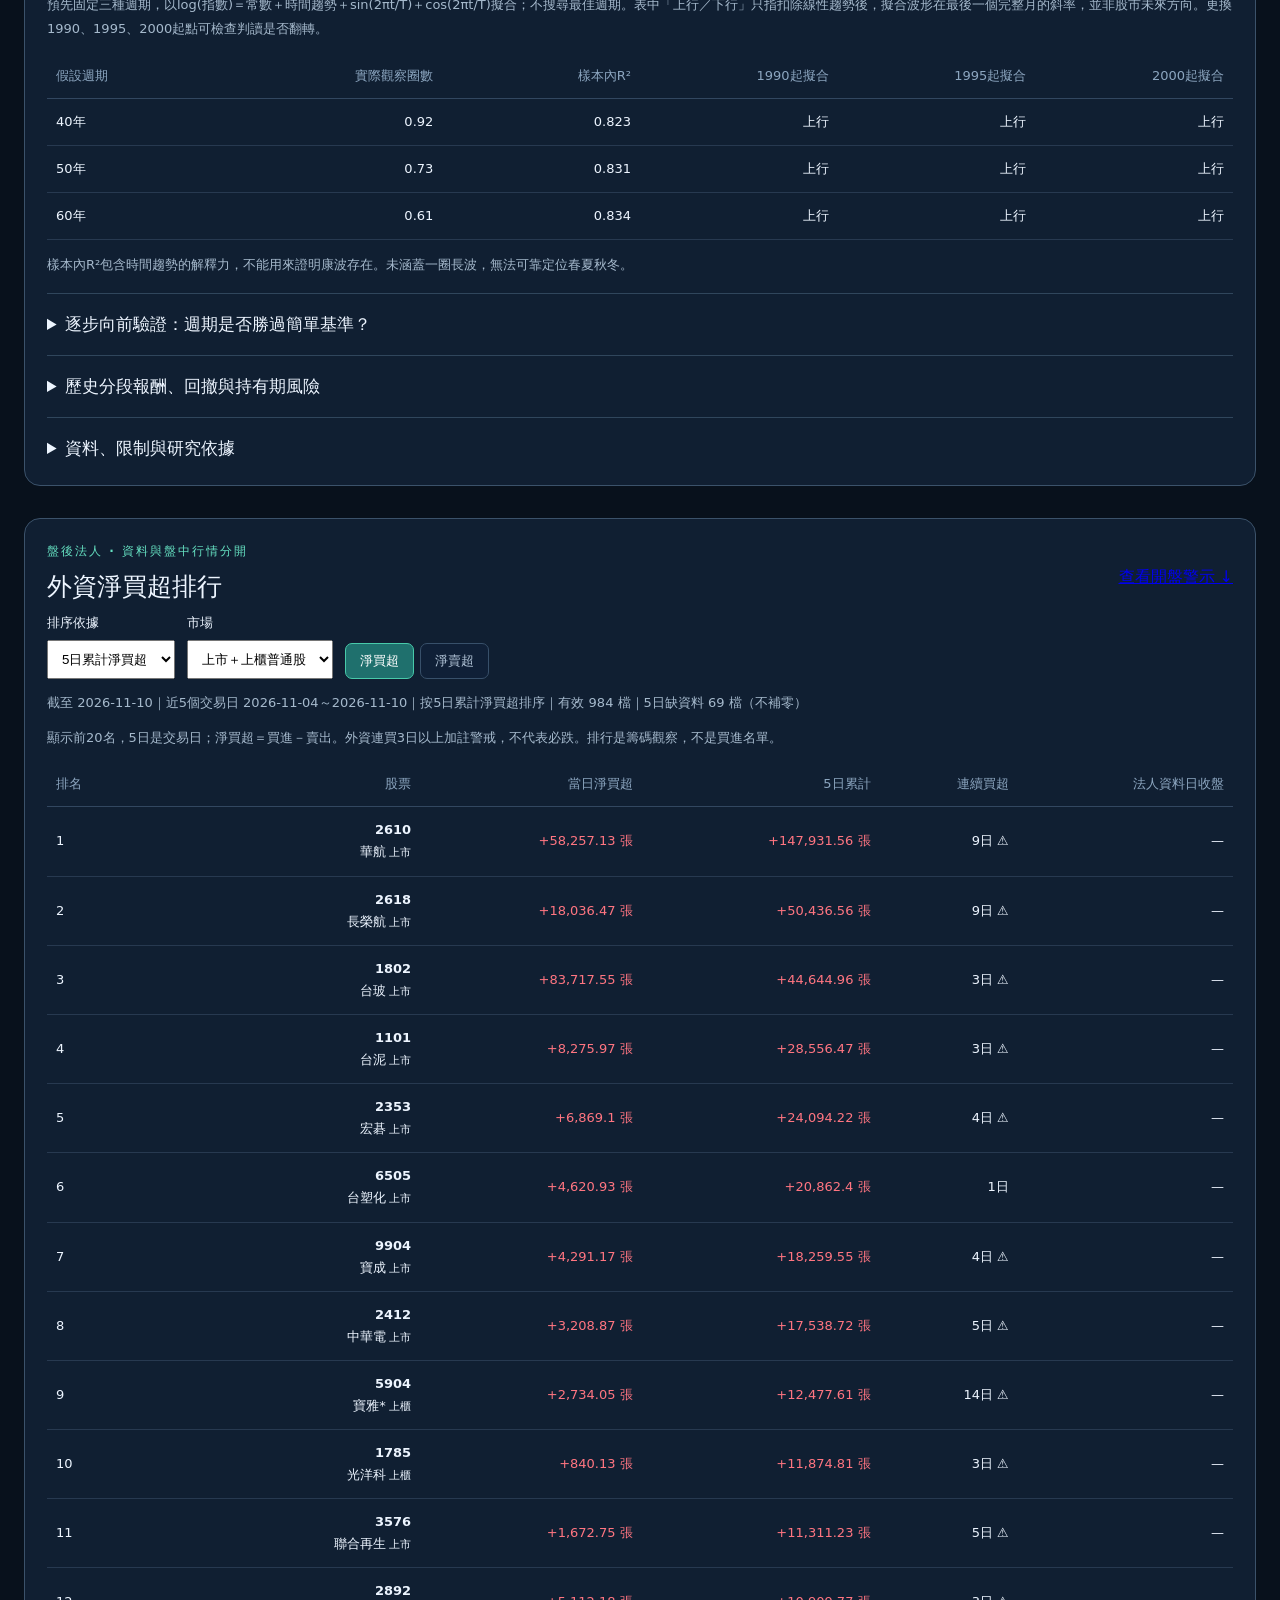
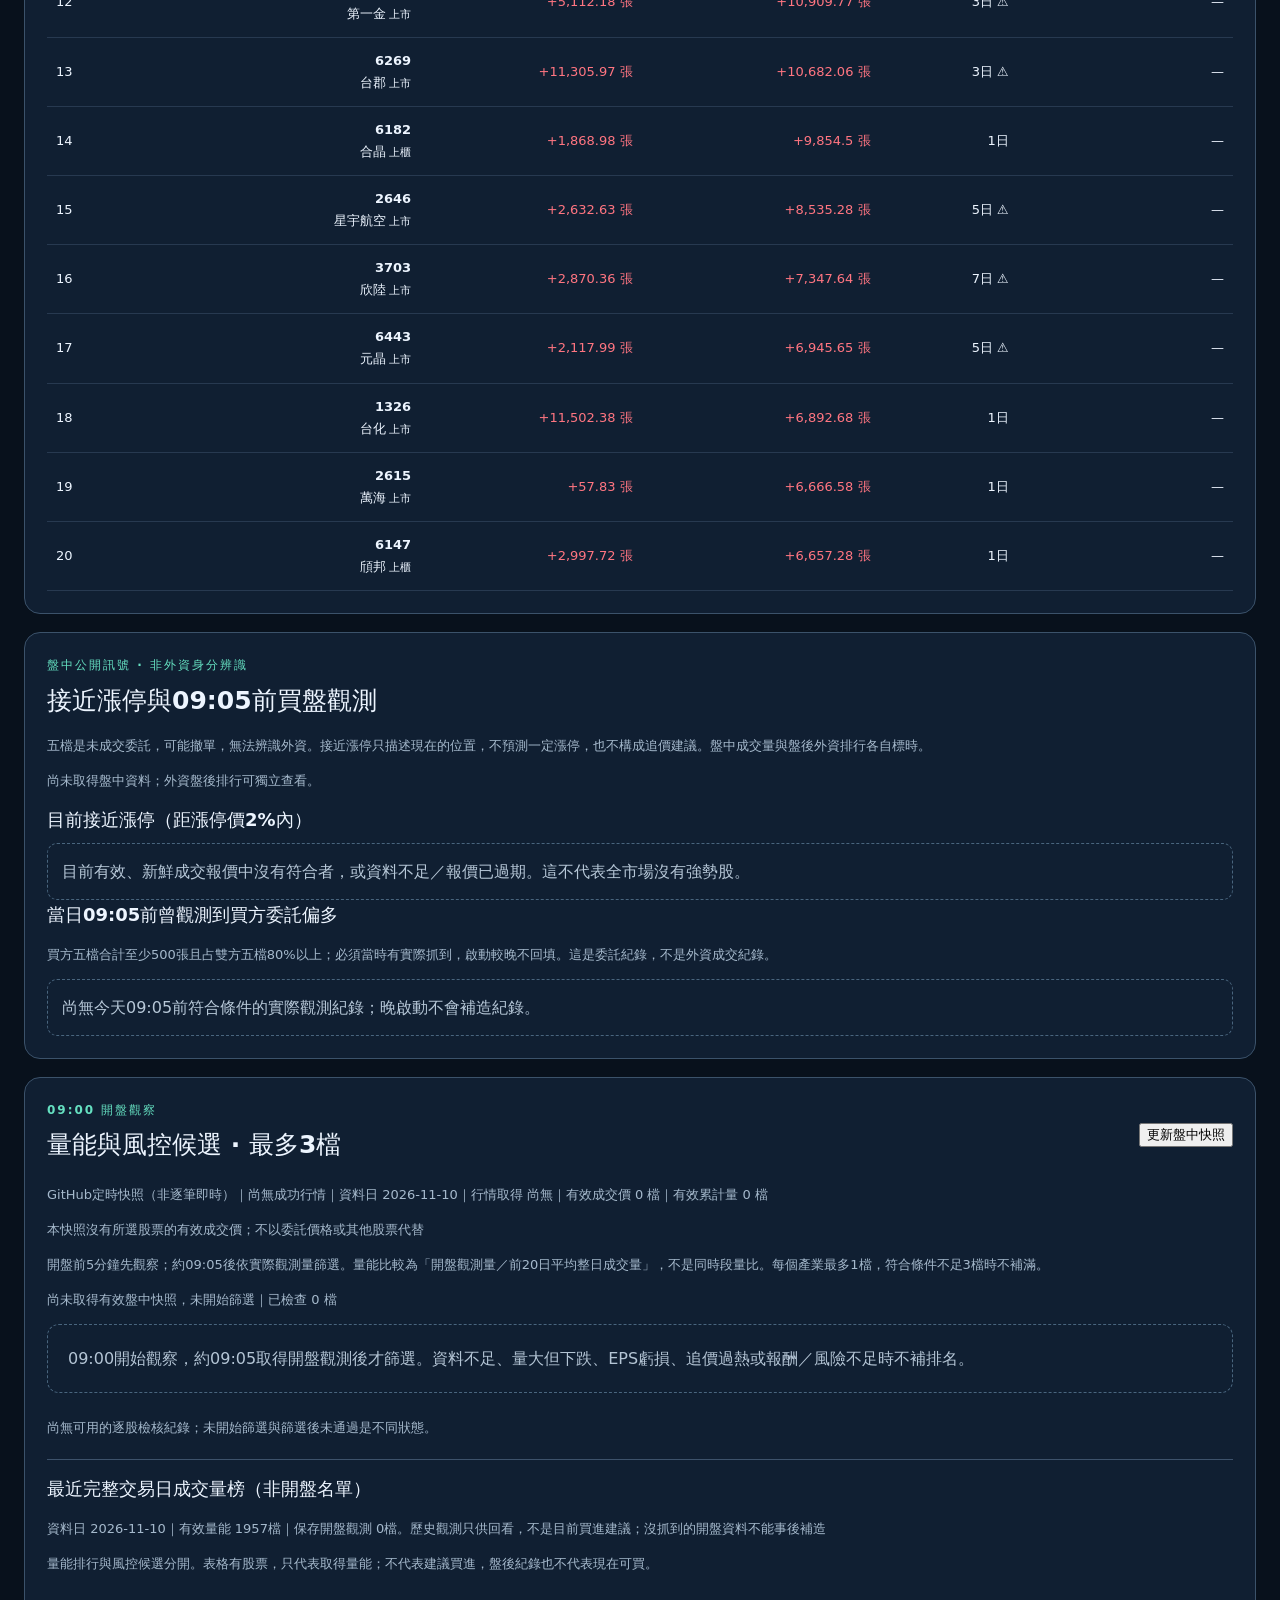
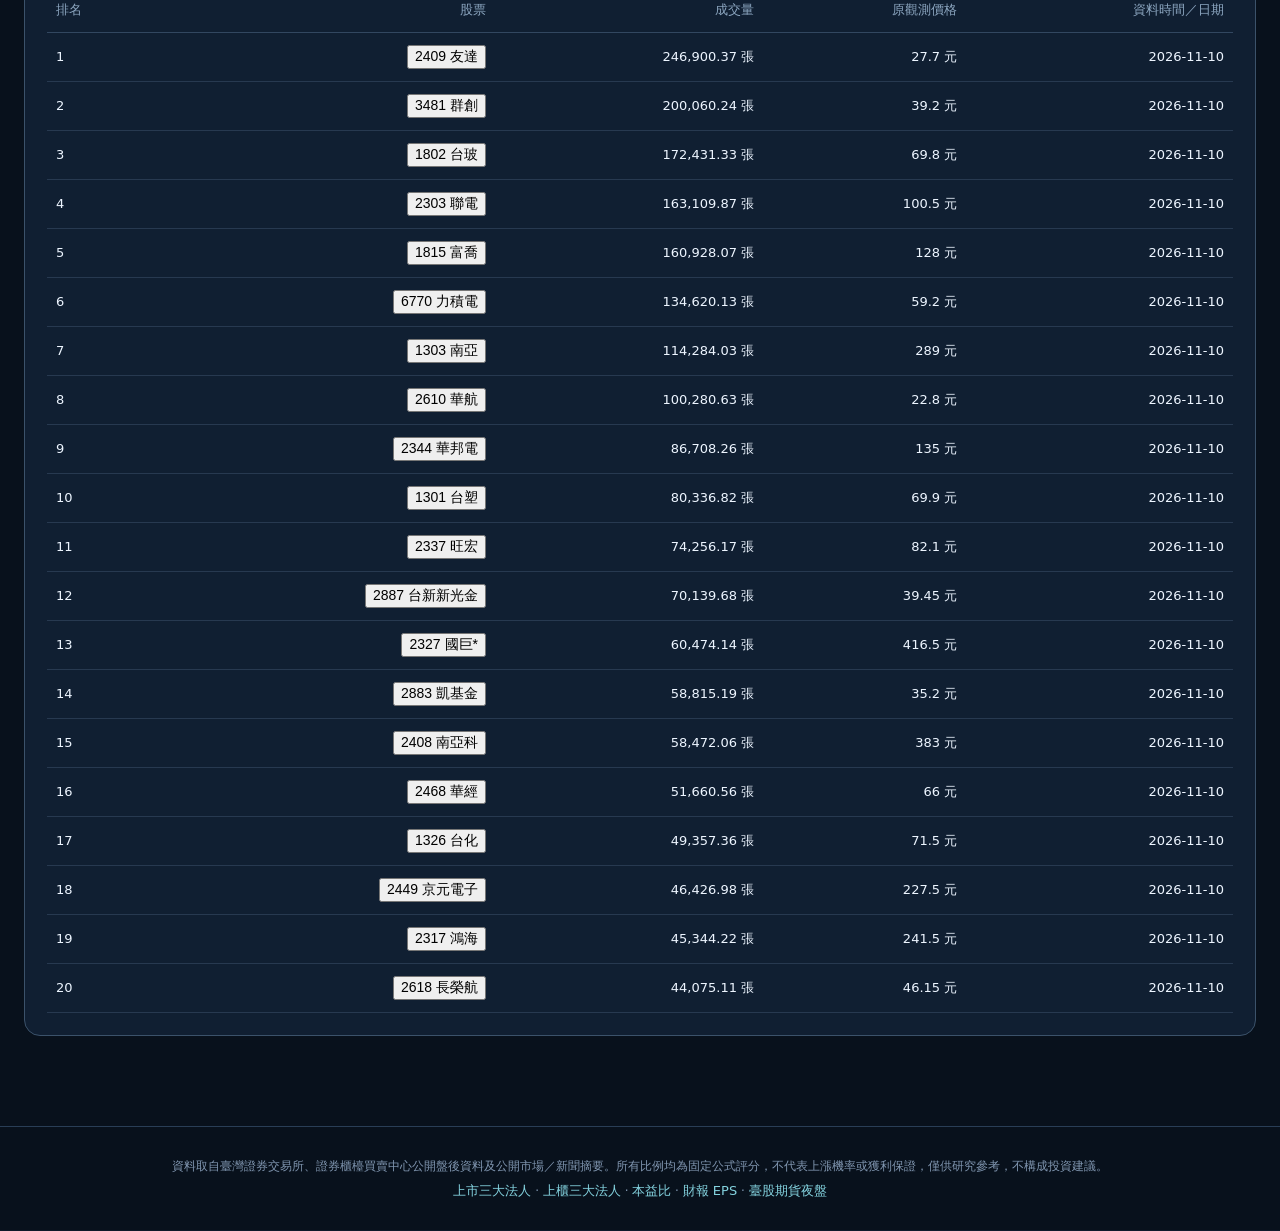
==== commit 3068b72a: "台股法人技術分析站_v2.7.1_2026-11-11_當日外資與個股買賣首頁重排修正包" ====
--- a/index.html
+++ b/index.html
@@ -11,29 +11,37 @@
   <style>
     #stockSearchForm { margin-top: 16px; }
     @media (max-width: 900px) { .workspace { grid-template-areas: "analysis" "watch"; } }
+    main > .workspace { grid-template-columns: minmax(0,1fr); grid-template-areas: "analysis" "watch"; }
+    main > .workspace > .watchhub { position: static; }
+    #foreignUpdate { margin-top: 16px; }
+    #foreignUpdate .panelhead { flex-wrap: wrap; gap: 8px; }
   </style>
 </head>
 <body>
 <header class="top">
-  <div class="brand"><span class="mark">⌁</span><div><strong>台股法人技術分析站</strong><small>TWSE＋TPEx FLOW · v2.7.0 康波與長期市場研究版</small></div></div>
+  <div class="brand"><span class="mark">⌁</span><div><strong>台股法人技術分析站</strong><small>TWSE＋TPEx FLOW · v2.7.1 外資與個股優先版</small></div></div>
   <a href="https://www.twse.com.tw/" target="_blank" rel="noopener">官方資料：臺灣證券交易所 ↗</a>
 </header>
 <main>
+  <section class="panel" id="foreignUpdate" aria-labelledby="foreignUpdateTitle">
+    <div class="panelhead"><h2 id="foreignUpdateTitle">1. 當日外資買進與賣出</h2><button id="refresh" type="button">重新讀取資料</button></div>
+    <p id="dataFreshness" class="hint" role="status" style="line-height:1.8;margin:12px 0">正在確認法人資料更新狀態…</p>
+    <div class="scroll"><table><thead><tr><th scope="col">市場</th><th scope="col">資料日期</th><th scope="col">外資買進</th><th scope="col">外資賣出</th><th scope="col">淨買賣超</th></tr></thead><tbody id="foreignMarketTotals"><tr><td colspan="5">資料載入中…</td></tr></tbody></table></div>
+    <p class="hint">合計已取得的證券資料，單位為張。外資為資料來源提供的外資及陸資欄位。</p>
+    <div class="stamp" id="stamp">讀取資料中…</div>
+  </section>
   <form class="toolbar" id="stockSearchForm">
-    <label class="search"><span>搜尋上市／上櫃／興櫃股票與 ETF</span><input id="search" inputmode="search" placeholder="輸入代號或名稱，例如 4768、00981A" autocomplete="off" autocapitalize="characters"></label>
+    <label class="search"><span>2. 搜尋股票代號</span><input id="search" inputmode="search" placeholder="輸入代號或名稱，例如 4768、00981A" autocomplete="off" autocapitalize="characters"></label>
     <label>法人統計期間<select id="period"><option value="5">最近5日</option><option value="10">最近10日</option><option value="20" selected>最近20日</option></select></label>
     <button type="submit">查詢個股</button>
-    <button id="refresh" type="button">重新讀取</button>
   </form>
-    <div class="stamp" id="stamp">讀取資料中…</div>
-  <p id="dataFreshness" class="hint" role="status" style="line-height:1.8;margin:12px 0">正在確認法人資料更新狀態…</p>
   <div class="workspace">
     <div class="analysiscol">
       <div id="status" role="status"></div>
 
       <section class="grid" id="content" hidden>
     <div class="heading stockheading">
-      <div class="stockidentity"><div class="eyebrow">個股完整診斷</div><h2 id="title">—</h2></div>
+      <div class="stockidentity"><div class="eyebrow">3. 個股與買賣資料</div><h2 id="title">—</h2></div>
       <section class="stockquick" aria-label="個股公司資訊與即時新聞">
         <div class="quickcompany">
           <div class="quicktitle"><span>公司簡介</span><a id="companyWebsite" target="_blank" rel="noopener">官方網站 ↗</a></div>
@@ -48,9 +56,8 @@
       </section>
       <label class="datechooser">法人資料日期<select id="institutionDate" aria-label="選擇法人資料日期"></select><span id="dateBadge" hidden></span></label>
     </div>
-    <section id="riskGuard" class="risk-guard guard-stop"></section>
     <div class="sectiontitle blocktitle"><div class="eyebrow">法人核心數字</div><h2>法人籌碼總覽</h2></div>
-    <section class="position-panel"><h3>我的持倉風險 · <span id="positionCode"></span></h3><div class="position-inputs"><label>買進均價（元）<input id="positionCost" type="number" min="0.01" step="0.01" placeholder="實際成本"></label><label>持有股數（1張＝1000股）<input id="positionShares" type="number" min="1" step="1" placeholder="例如5000"></label><label>固定停損（元）<input id="positionStop" type="number" min="0.01" step="0.01" placeholder="自行設定"></label><button type="button" id="positionSave">儲存持倉</button><button type="button" id="positionClear">清除紀錄</button></div><p id="positionResult" class="position-result"></p><p>本機瀏覽器紀錄；非自動下單。固定停損不會隨每日重算向下移；停損價不保證能成交於該價。</p></section>
+
     <div class="metrics six">
       <article class="card accent"><span>外資當日買賣超</span><strong id="foreignToday">—</strong><div id="foreignSub" class="sub"></div></article>
       <article class="card"><span>外資期間累計</span><strong id="foreignPeriod">—</strong><div id="foreignStreak" class="sub"></div></article>
@@ -60,6 +67,19 @@
       <article class="card"><span>3日法人淨買超占成交量</span><strong id="largeHolder3d">—</strong><div id="largeHolder3dSub" class="sub">三大法人籌碼推估，非集保實際持股</div></article>
     </div>
 
+    <div class="sectiontitle blocktitle"><div class="eyebrow">資金流向</div><h2>三大法人資金動向</h2></div>
+    <div class="columns nomargin">
+      <article class="panel">
+        <div class="panelhead"><div><h3>三大法人買賣明細</h3><p>最新交易日 · 單位：張</p></div></div>
+        <div class="scroll"><table><thead><tr><th>法人</th><th>買進</th><th>賣出</th><th>買賣超</th></tr></thead><tbody id="details"></tbody></table></div>
+        <div class="divider"></div><h3>外資買賣力量</h3><p class="hint">買進占買進與賣出總量比例，不是即時委託簿。</p>
+        <div class="gauge"><div id="gaugeFill"></div></div><div id="gaugeText" class="gaugelegend"></div>
+      </article>
+      <article class="panel"><div class="panelhead"><div><h3>外資淨買賣走勢</h3><p>正數買超，負數賣超</p></div></div><div id="flowChart" class="chart"></div></article>
+    </div>
+
+    <section id="riskGuard" class="risk-guard guard-stop"></section>
+    <section class="position-panel"><h3>我的持倉風險 · <span id="positionCode"></span></h3><div class="position-inputs"><label>買進均價（元）<input id="positionCost" type="number" min="0.01" step="0.01" placeholder="實際成本"></label><label>持有股數（1張＝1000股）<input id="positionShares" type="number" min="1" step="1" placeholder="例如5000"></label><label>固定停損（元）<input id="positionStop" type="number" min="0.01" step="0.01" placeholder="自行設定"></label><button type="button" id="positionSave">儲存持倉</button><button type="button" id="positionClear">清除紀錄</button></div><p id="positionResult" class="position-result"></p><p>本機瀏覽器紀錄；非自動下單。固定停損不會隨每日重算向下移；停損價不保證能成交於該價。</p></section>
     <div class="sectiontitle blocktitle"><div class="eyebrow">基本面 × 同業估值</div><h2>EPS 與公司本益比完整分析</h2></div>
     <article class="panel fundamentalpanel">
       <div class="panelhead"><div><h3>盈餘、估值與合理價帶</h3><p>以官方本益比、最新財報累計 EPS 與同產業公司比較；資料不足時明確標示。</p></div><div id="fundamentalRatio"></div></div>
@@ -99,17 +119,6 @@
       <div id="masterModels" class="mastergrid"></div>
       <p class="masterdisclaimer">此區為本站依公開投資原則建立的簡化模型，不代表巴菲特、索羅斯、彼得・林區、科斯托蘭尼或是川銀藏本人意見、授權或即時建議；缺少現金流、ROE、成長率等資料時會明確提示需另行核對。</p>
     </article>
-
-    <div class="sectiontitle blocktitle"><div class="eyebrow">資金流向</div><h2>三大法人資金動向</h2></div>
-    <div class="columns nomargin">
-      <article class="panel">
-        <div class="panelhead"><div><h3>三大法人買賣明細</h3><p>最新交易日 · 單位：張</p></div></div>
-        <div class="scroll"><table><thead><tr><th>法人</th><th>買進</th><th>賣出</th><th>買賣超</th></tr></thead><tbody id="details"></tbody></table></div>
-        <div class="divider"></div><h3>外資買賣力量</h3><p class="hint">買進占買進與賣出總量比例，不是即時委託簿。</p>
-        <div class="gauge"><div id="gaugeFill"></div></div><div id="gaugeText" class="gaugelegend"></div>
-      </article>
-      <article class="panel"><div class="panelhead"><div><h3>外資淨買賣走勢</h3><p>正數買超，負數賣超</p></div></div><div id="flowChart" class="chart"></div></article>
-    </div>
 
     <div class="sectiontitle blocktitle"><div class="eyebrow">日線技術面</div><h2>技術指標與價格趨勢</h2></div>
     <div class="columns techrow nomargin">
@@ -253,6 +262,6 @@
 <script src="market-signals.js?v=2.7.0" defer></script>
 <script src="intraday-ui.js?v=2.7.0" defer></script>
 <script src="long-cycle.js?v=2.7.0" defer></script>
-<script src="app.js?v=2.7.0-stock-first" defer></script>
+<script src="app.js?v=2.7.1-foreign-stock" defer></script>
 </body>
 </html>
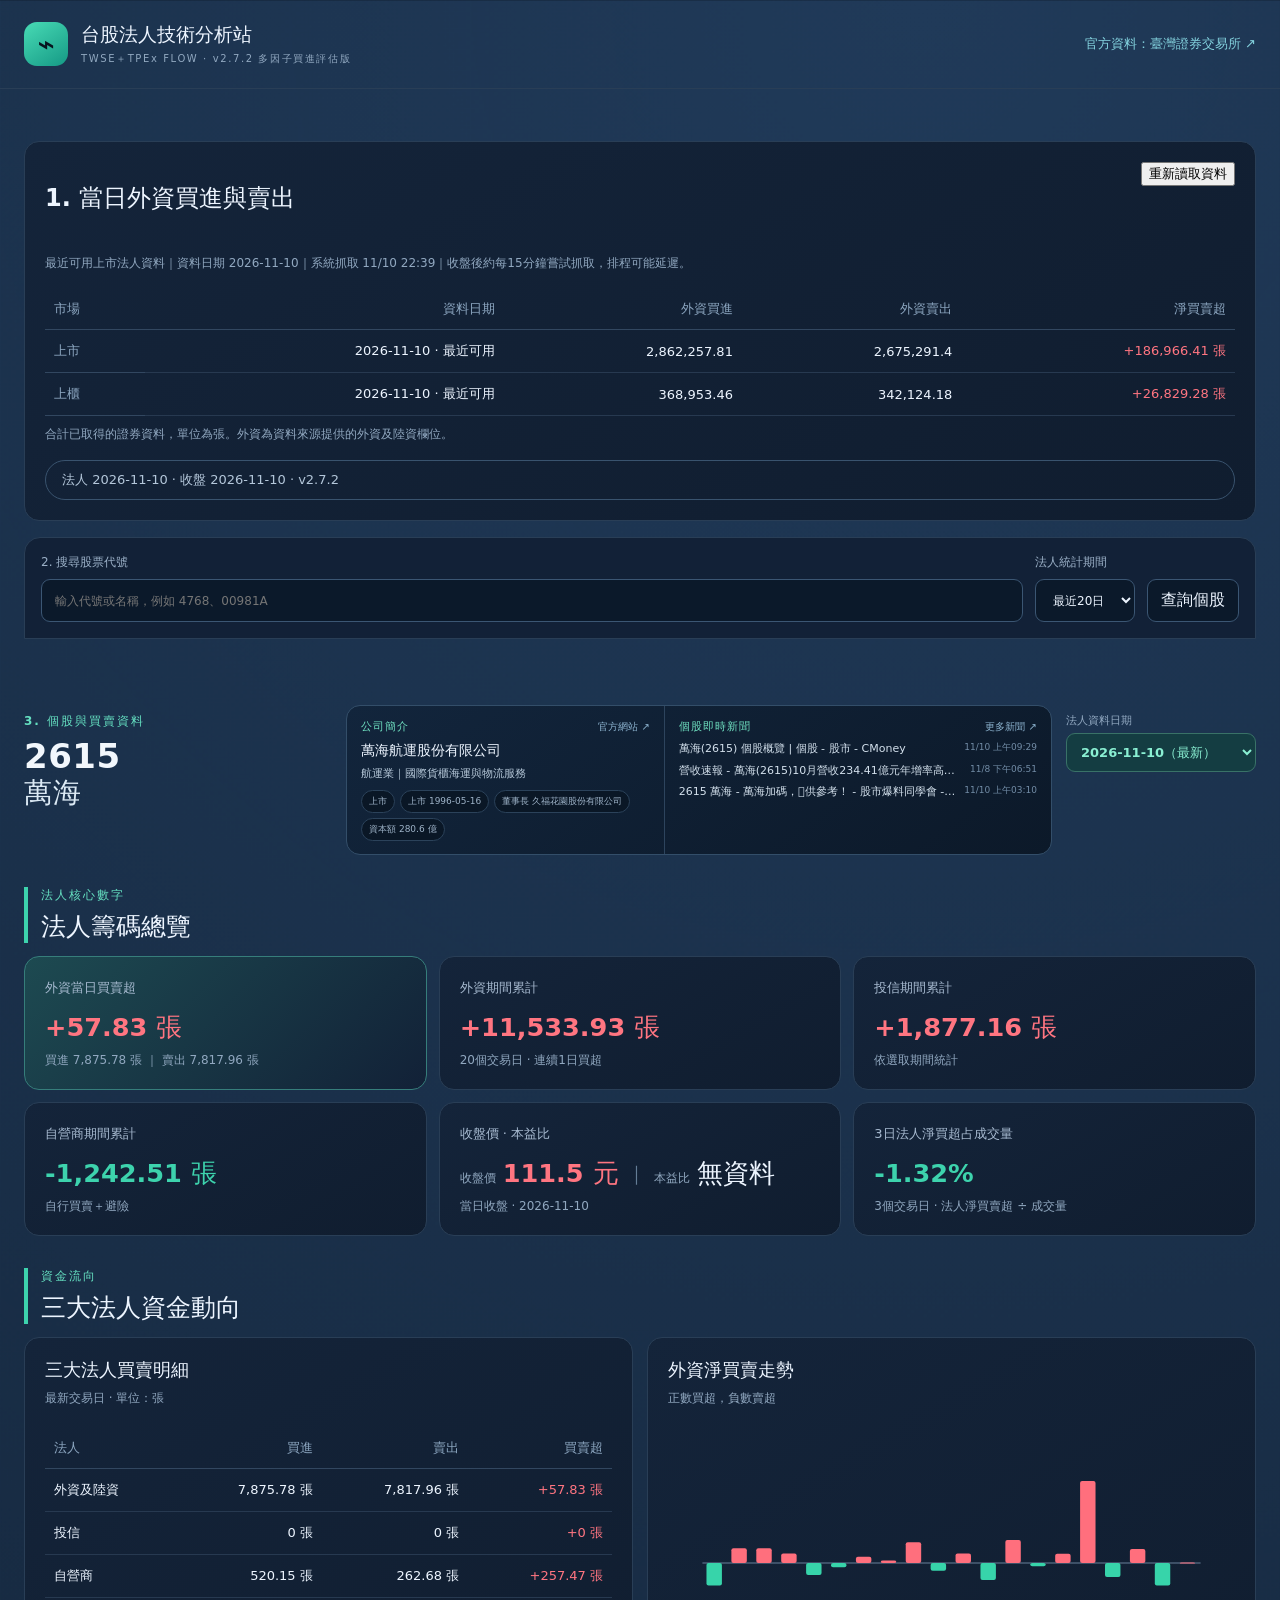
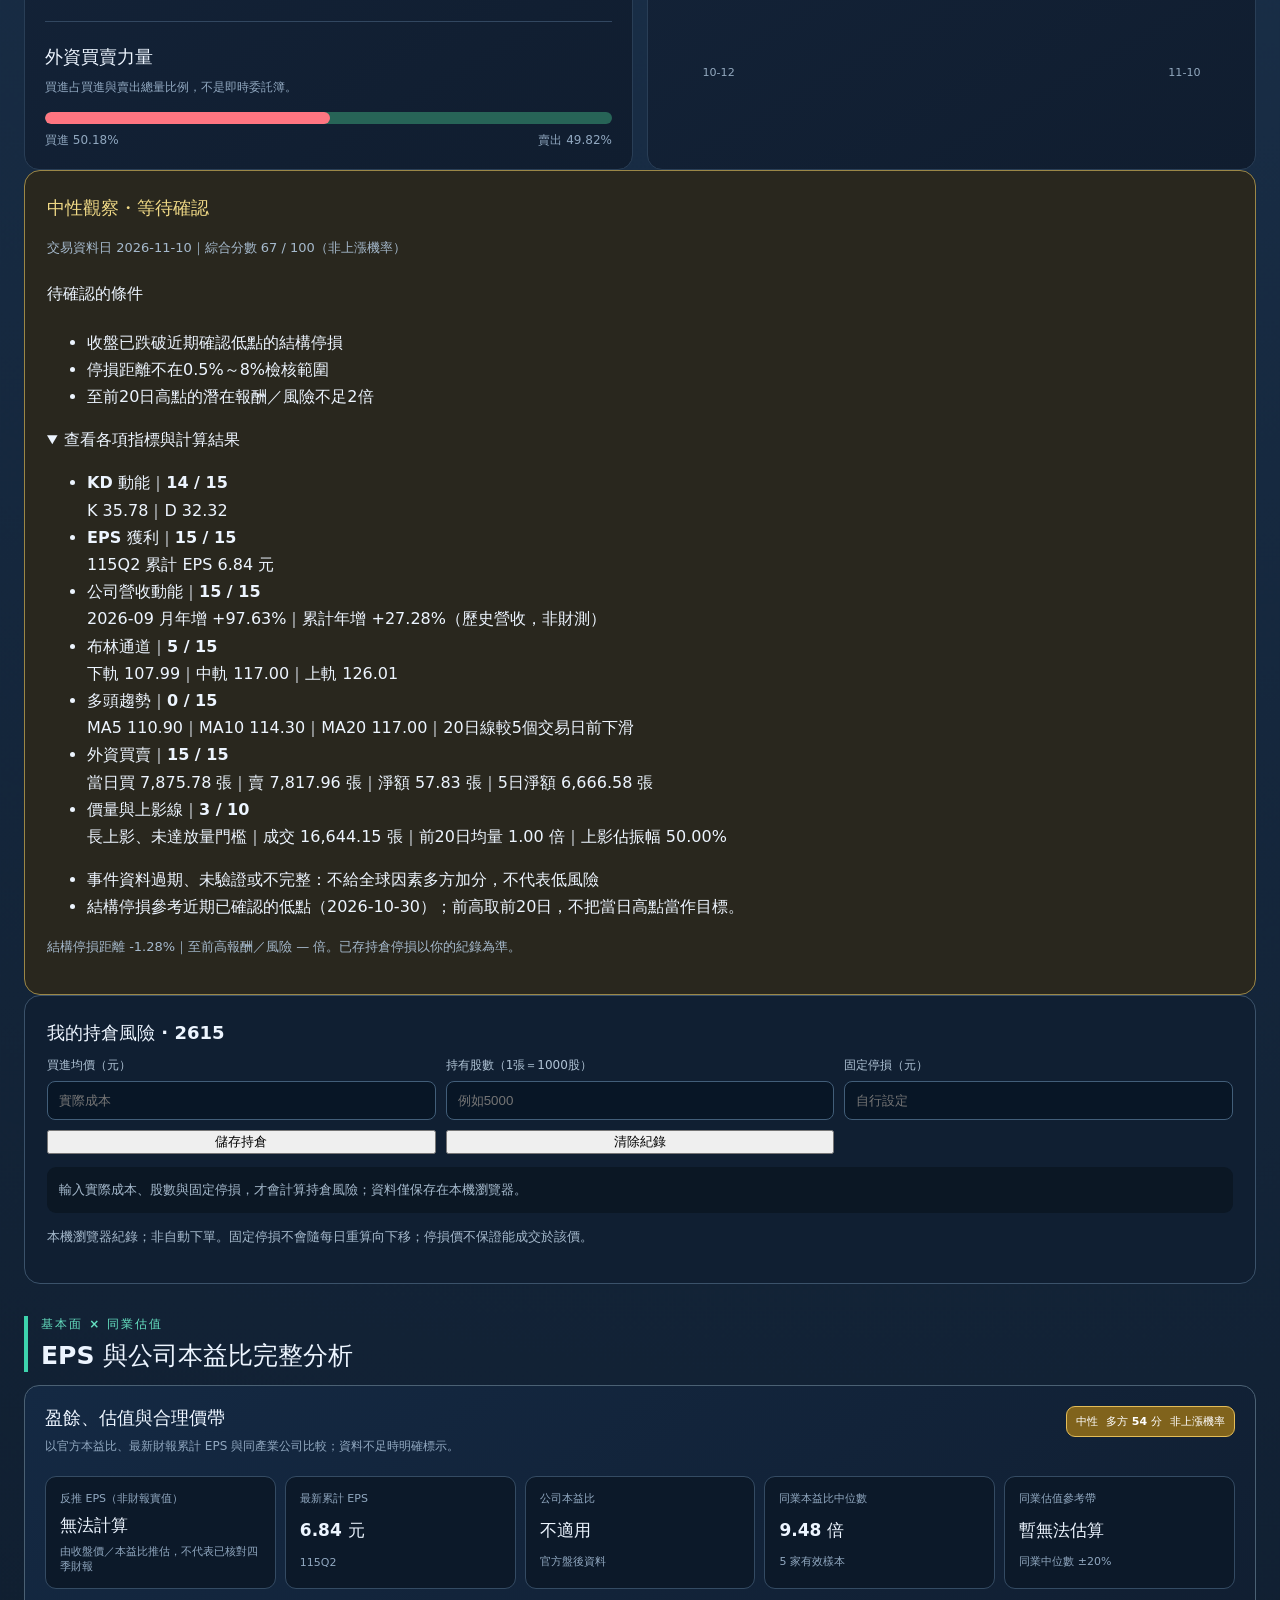
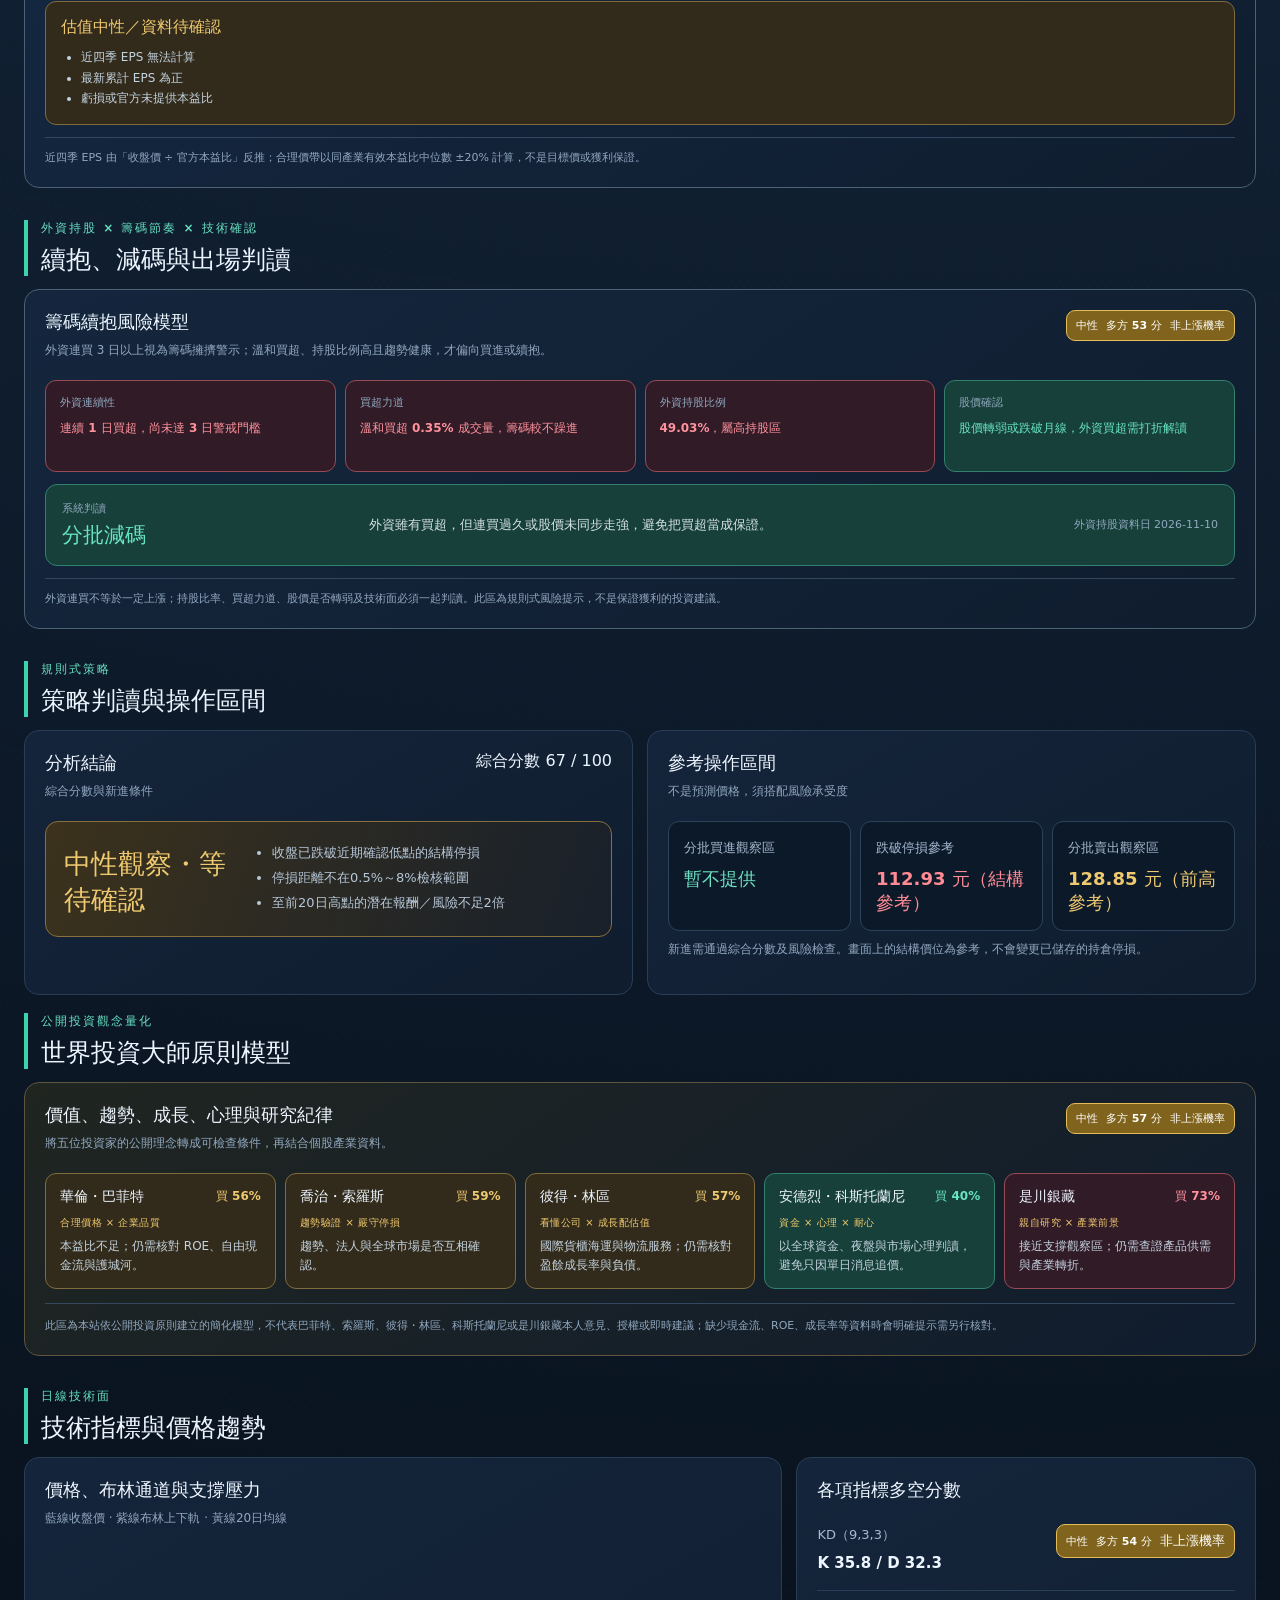
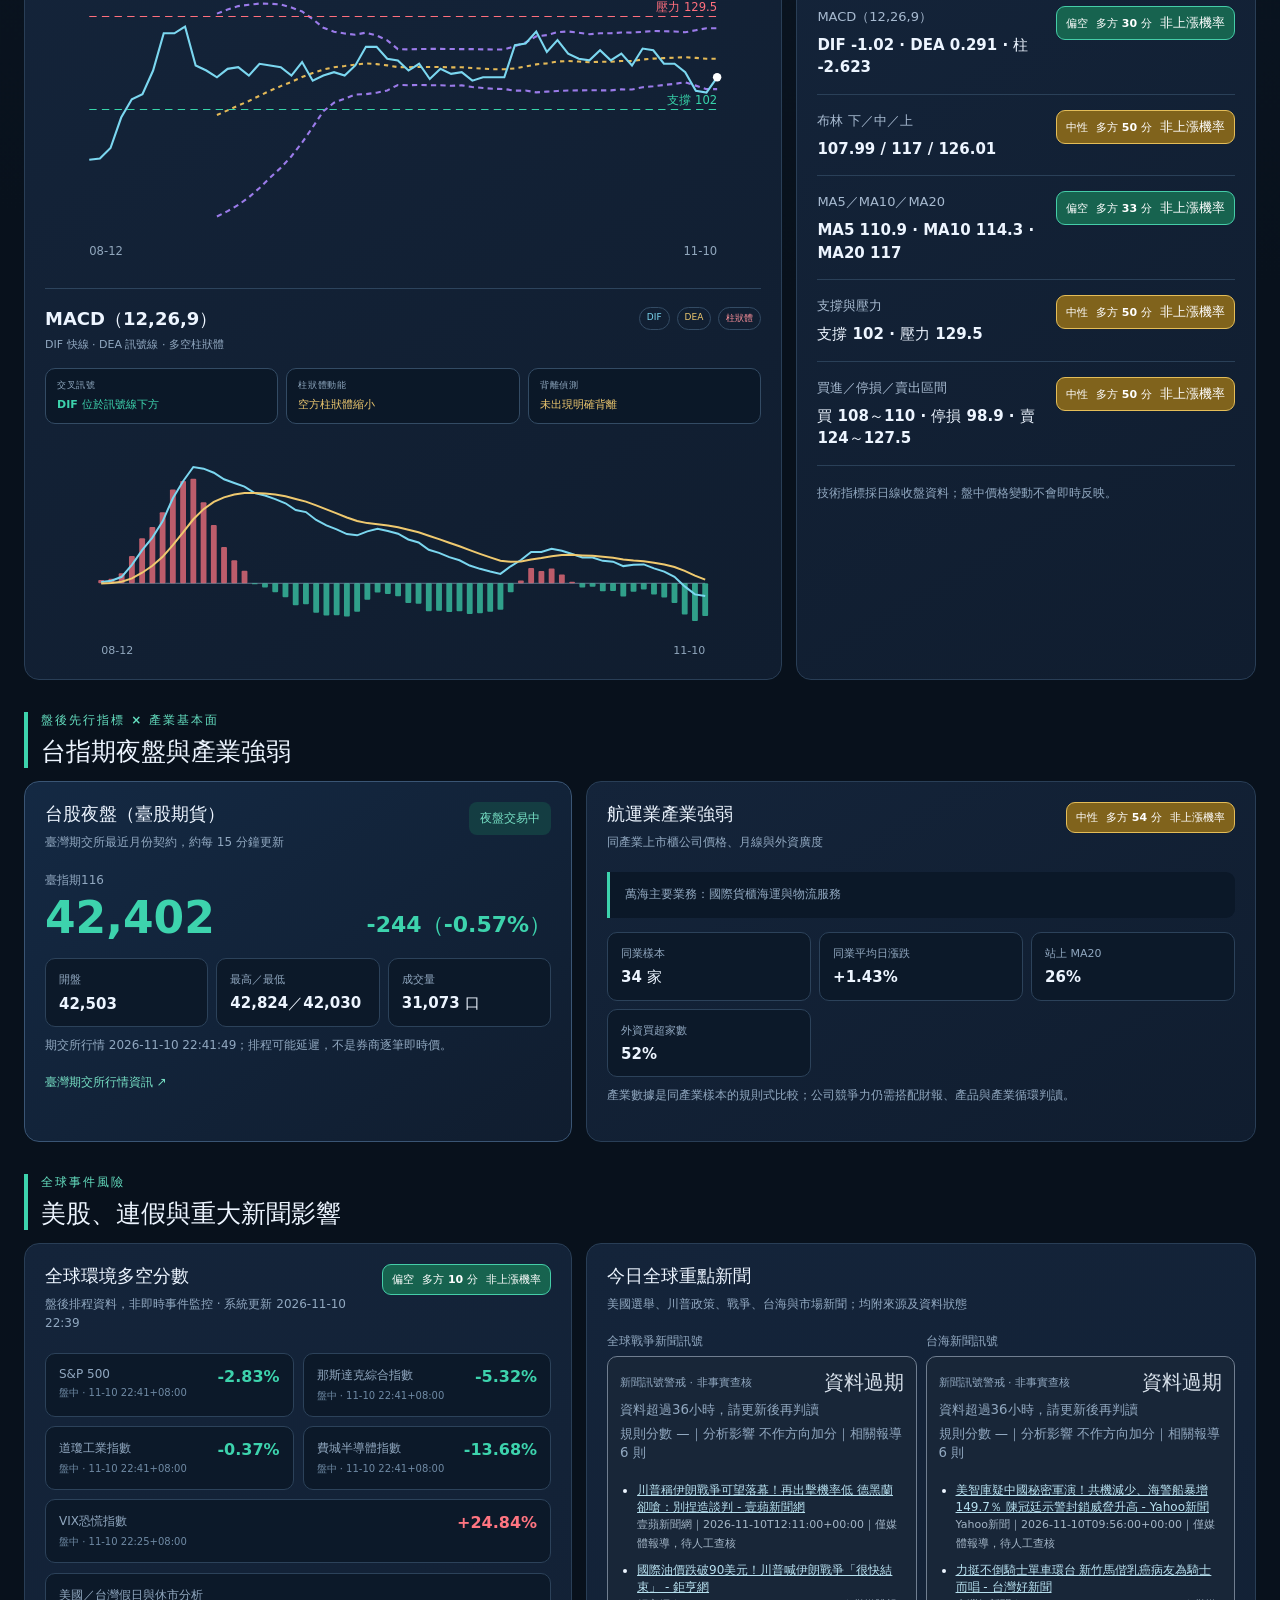
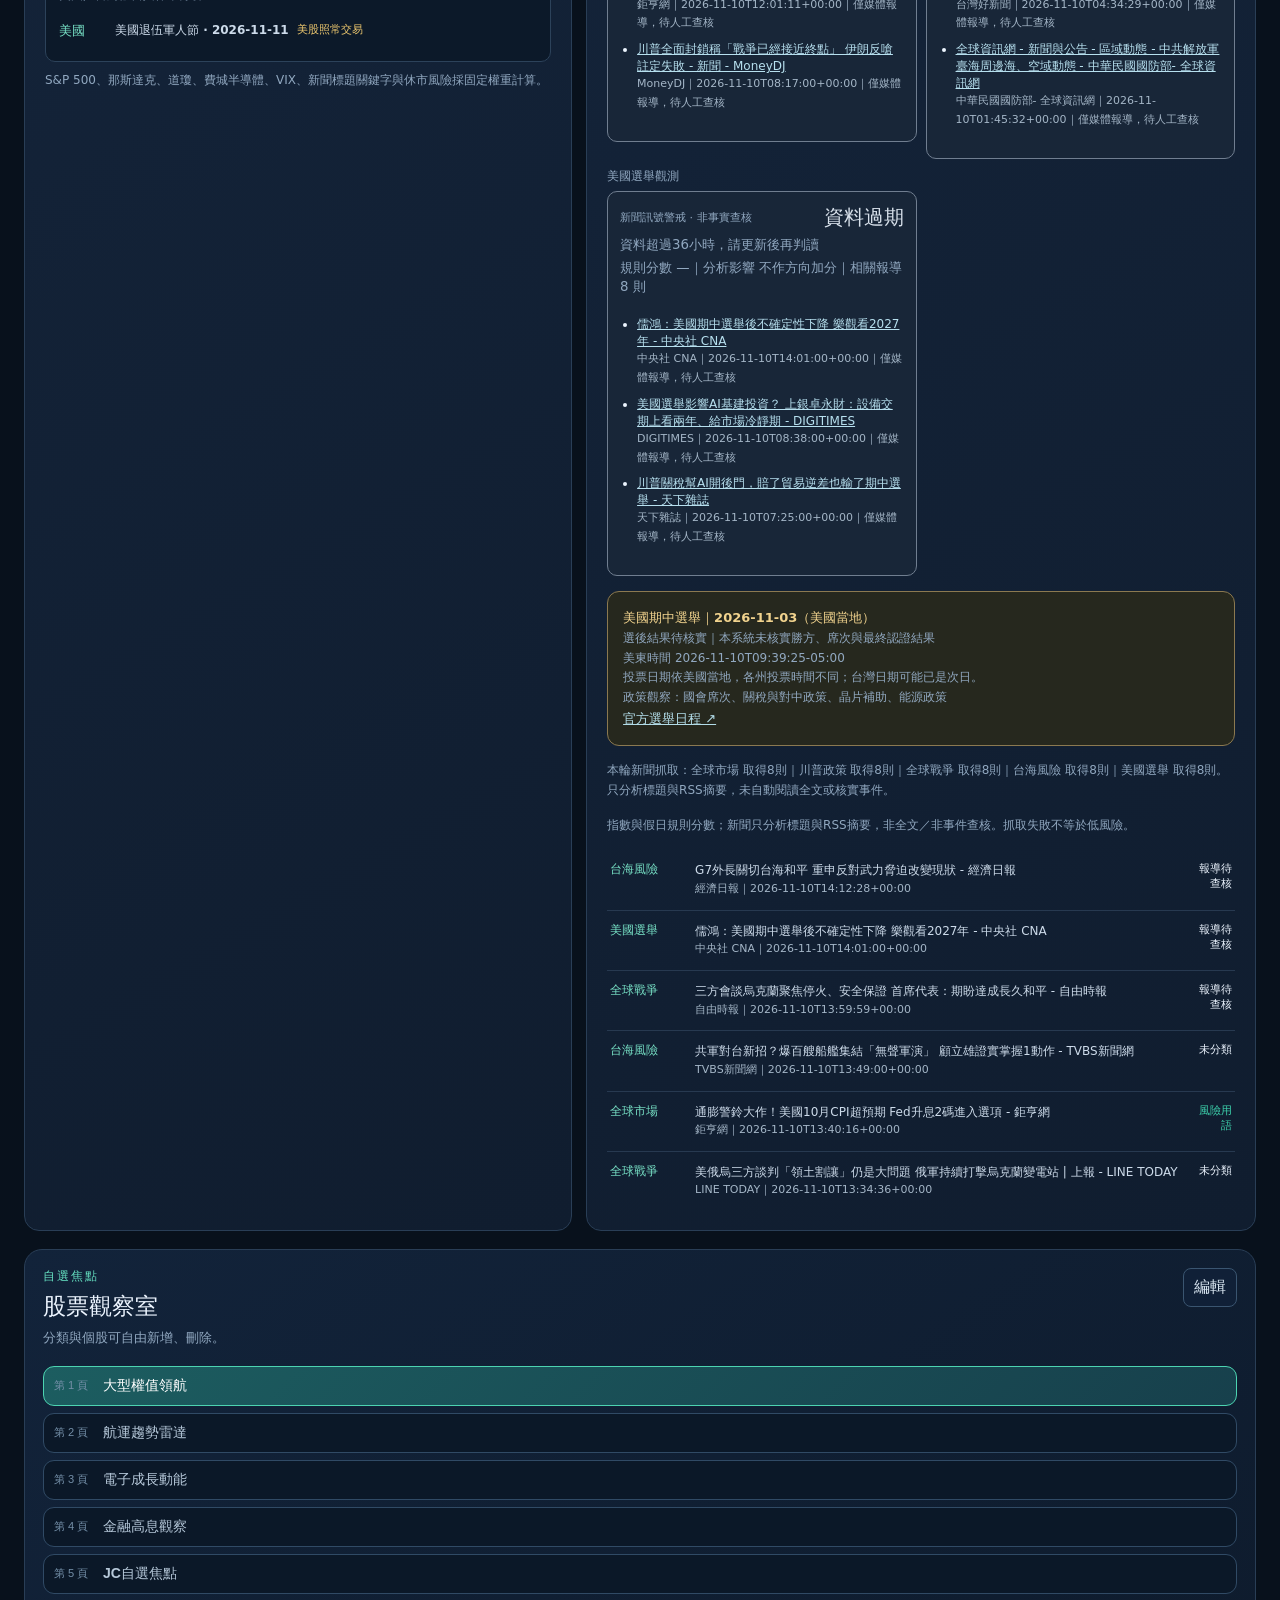
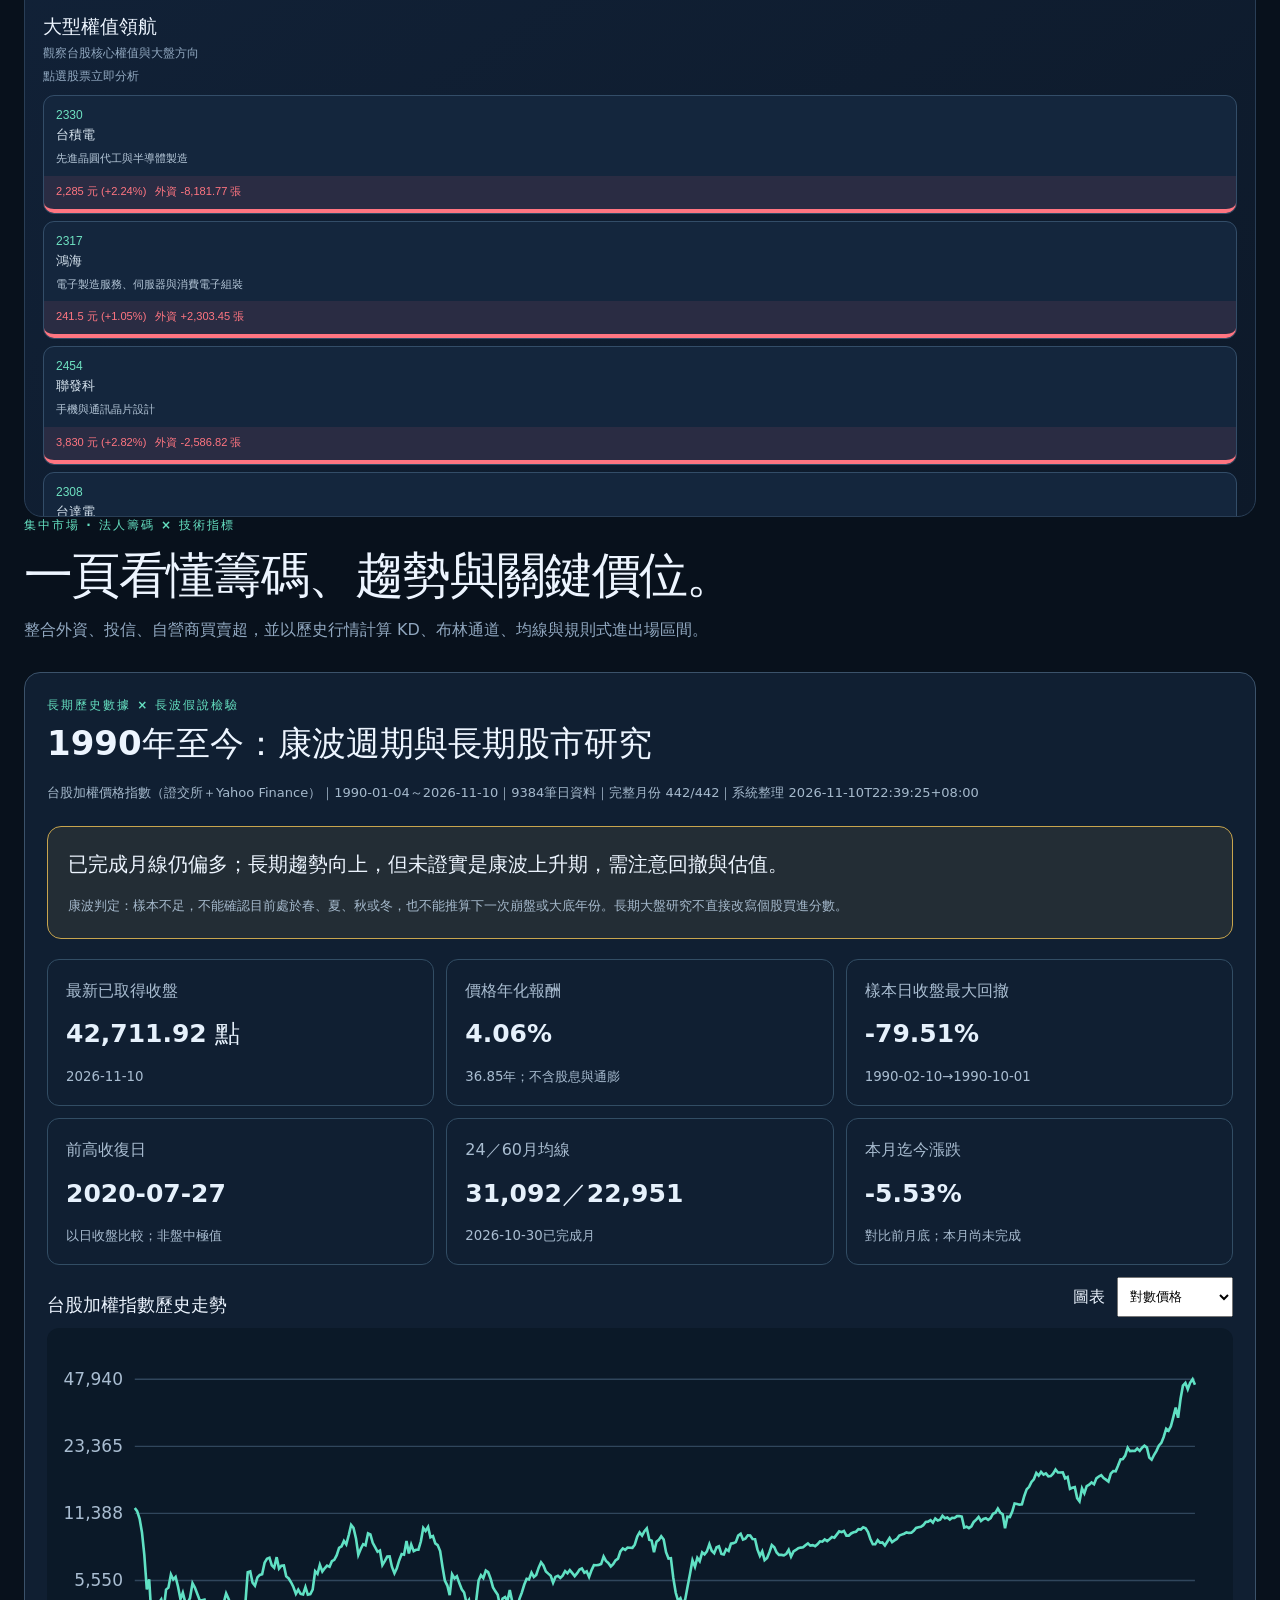
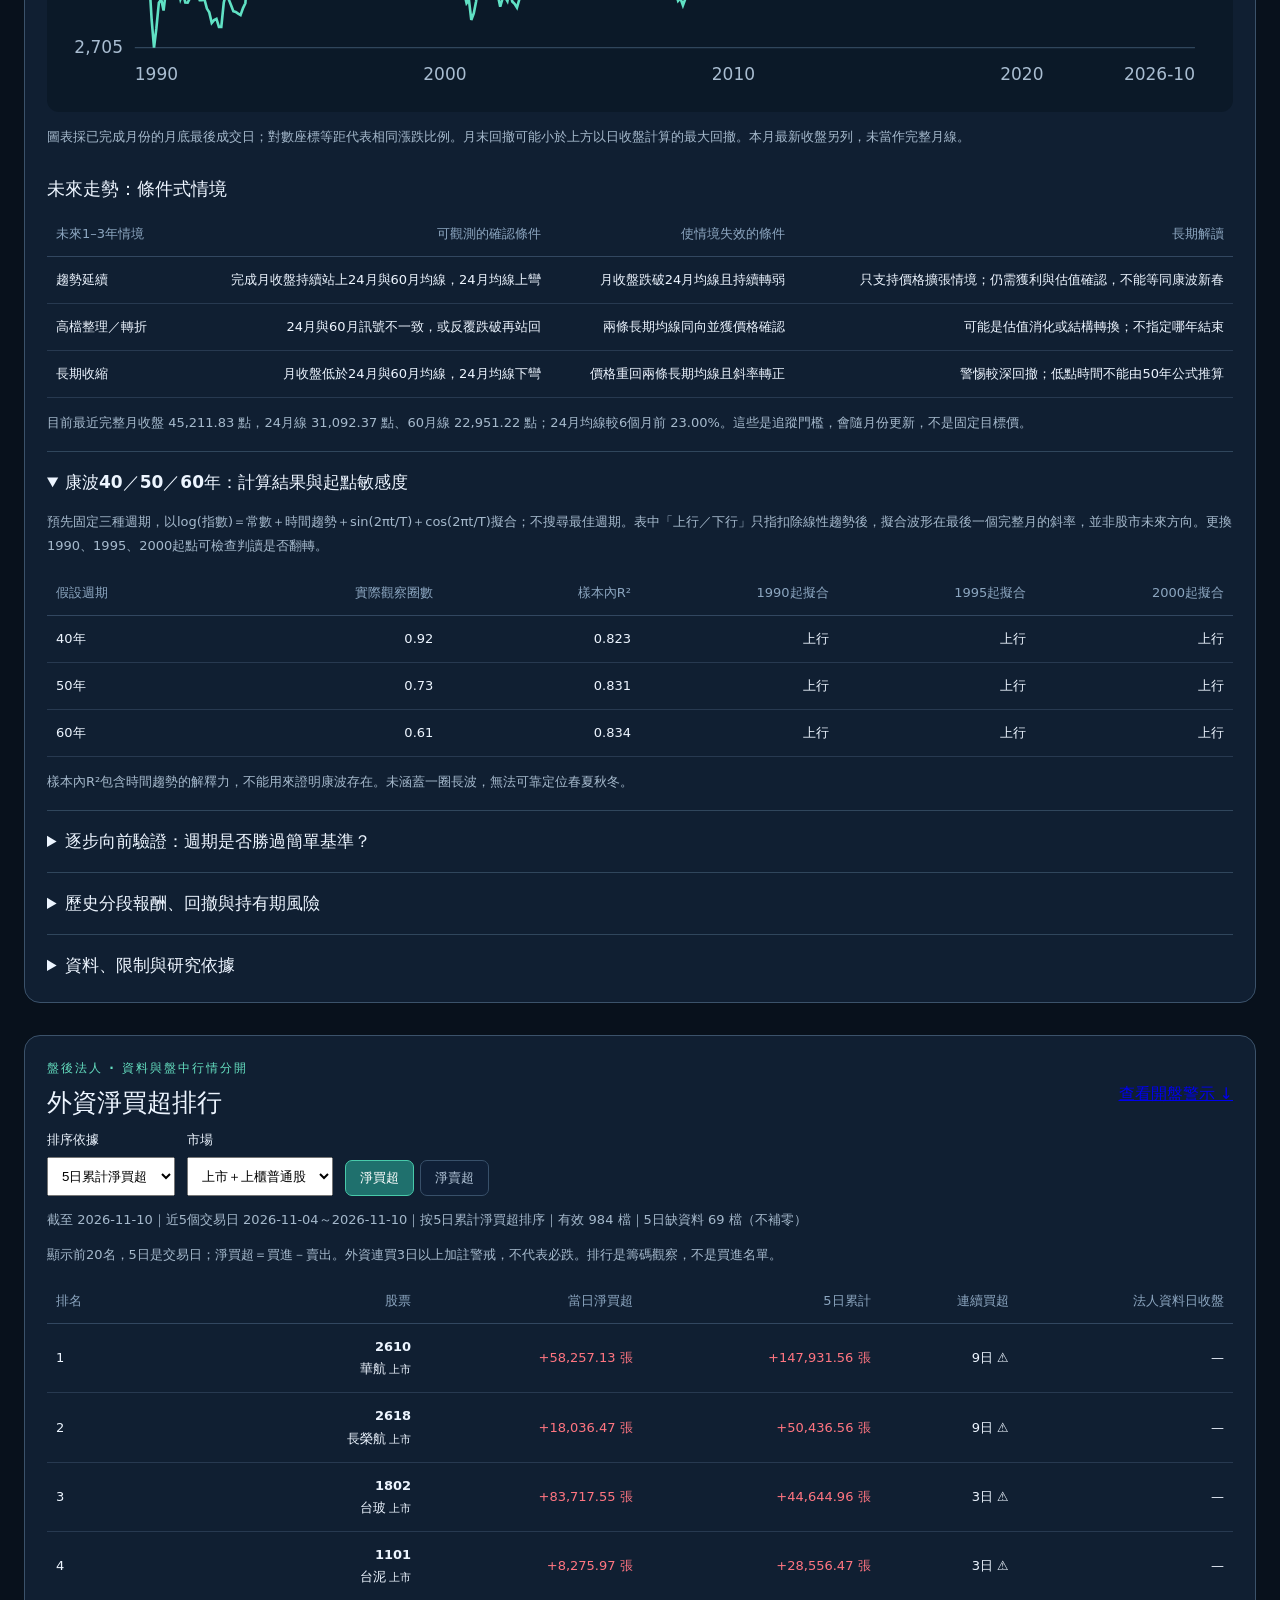
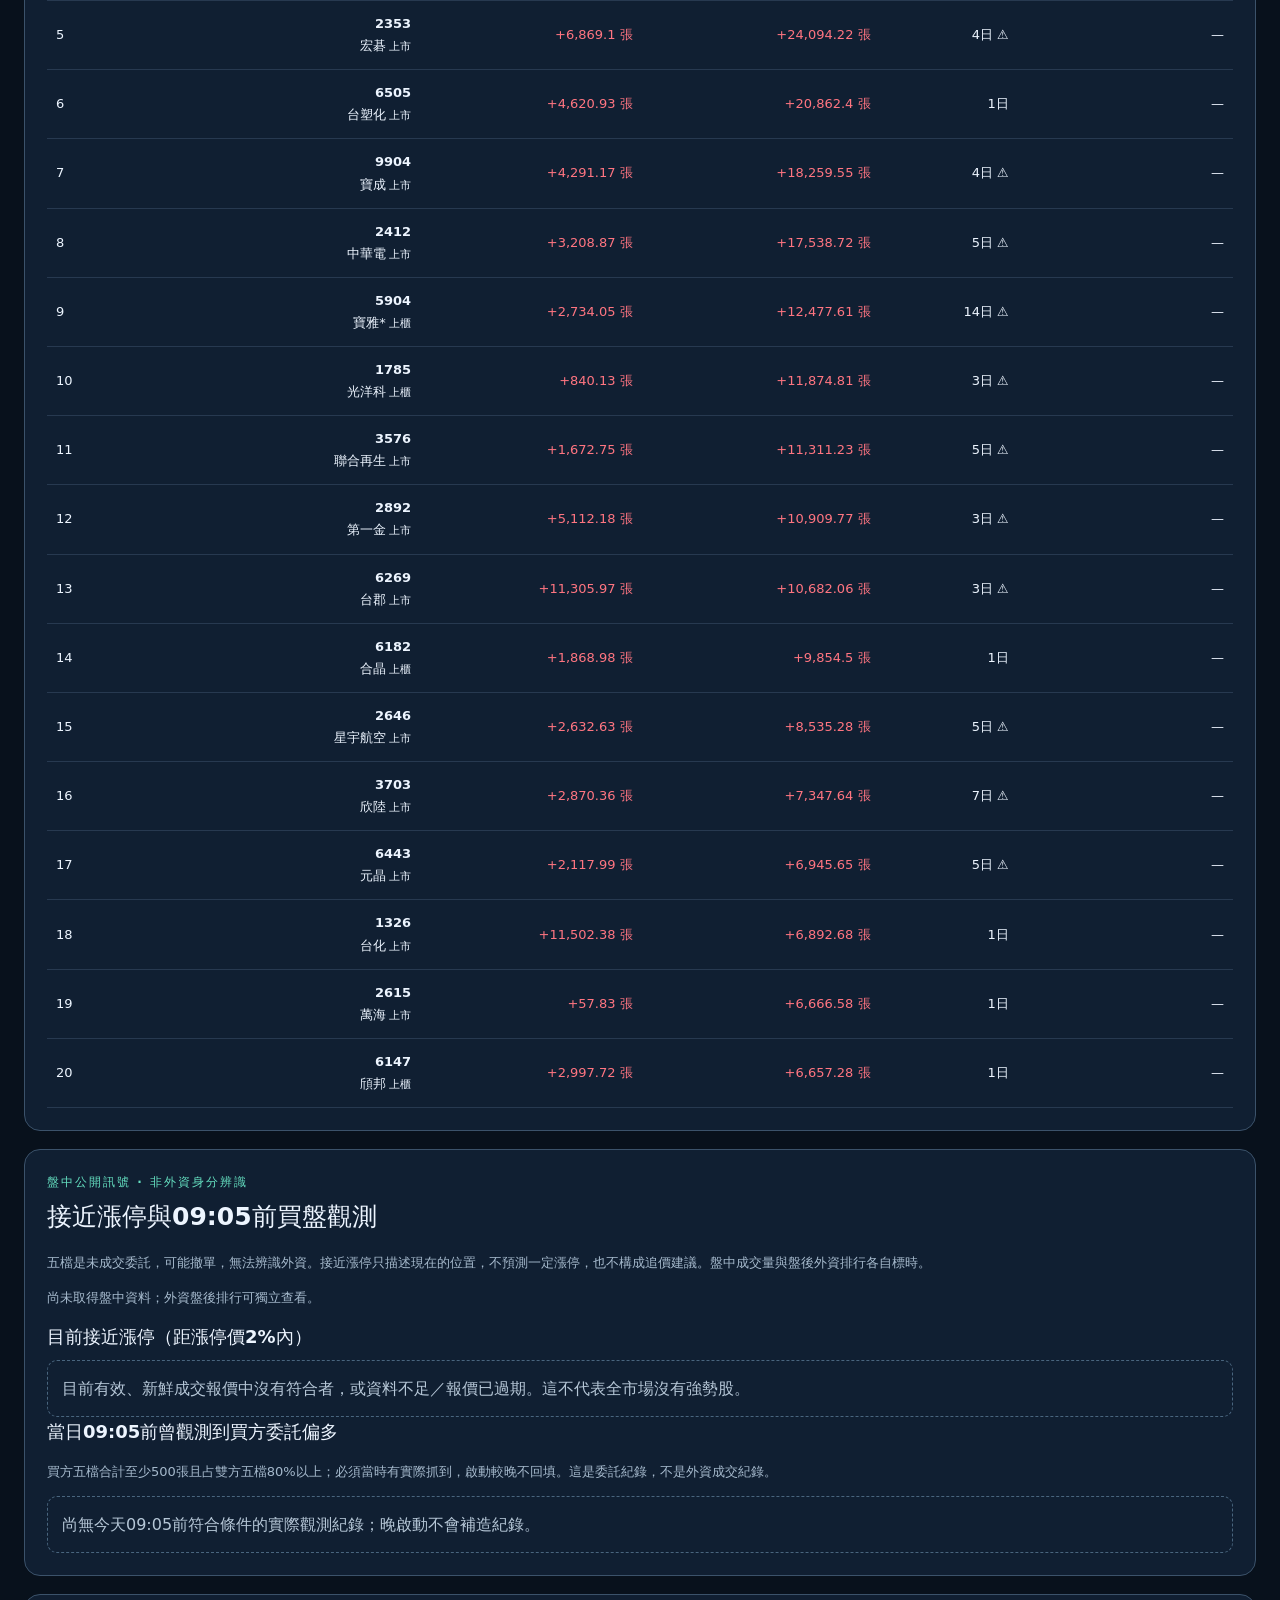
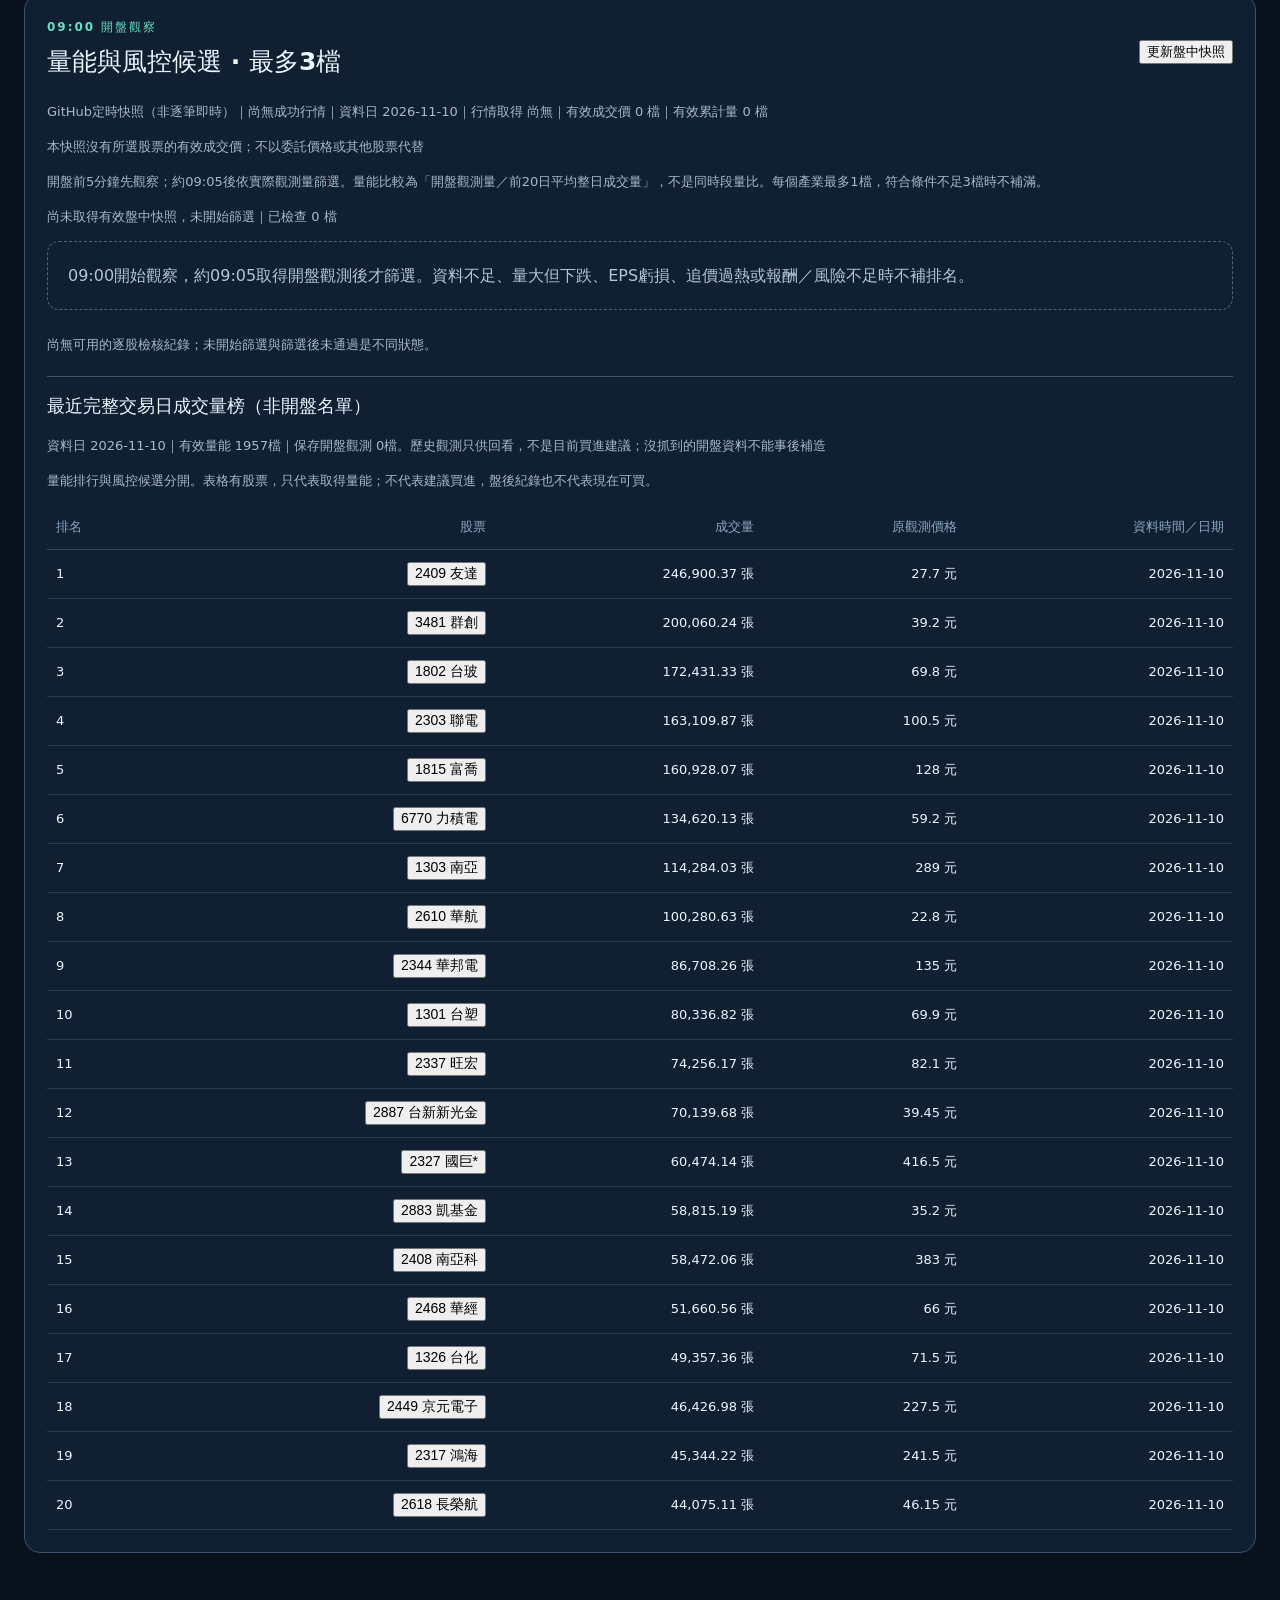
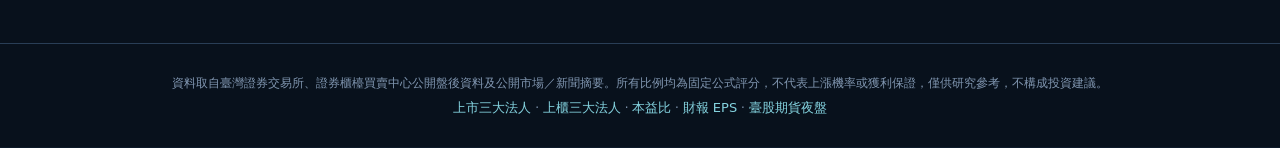
==== commit 818b54e1: "台股法人技術分析站_v2.7.2_2026-11-11_多因子買進評估與價量上影線更新包" ====
--- a/index.html
+++ b/index.html
@@ -19,7 +19,7 @@
 </head>
 <body>
 <header class="top">
-  <div class="brand"><span class="mark">⌁</span><div><strong>台股法人技術分析站</strong><small>TWSE＋TPEx FLOW · v2.7.1 外資與個股優先版</small></div></div>
+  <div class="brand"><span class="mark">⌁</span><div><strong>台股法人技術分析站</strong><small>TWSE＋TPEx FLOW · v2.7.2 多因子買進評估版</small></div></div>
   <a href="https://www.twse.com.tw/" target="_blank" rel="noopener">官方資料：臺灣證券交易所 ↗</a>
 </header>
 <main>
@@ -99,7 +99,7 @@
     <div class="sectiontitle blocktitle"><div class="eyebrow">規則式策略</div><h2>策略判讀與操作區間</h2></div>
     <div class="columns planrow nomargin">
       <article class="panel">
-        <div class="panelhead"><div><h3>分析結論</h3><p>資料、獲利、趨勢與停損風險統一檢核</p></div><div id="overallRatio"></div></div>
+        <div class="panelhead"><div><h3>分析結論</h3><p>綜合分數與新進條件</p></div><div id="overallRatio"></div></div>
         <div id="tradePlan" class="signal neutral"></div>
       </article>
       <article class="panel">
@@ -258,10 +258,10 @@
   資料取自臺灣證券交易所、證券櫃檯買賣中心公開盤後資料及公開市場／新聞摘要。所有比例均為固定公式評分，不代表上漲機率或獲利保證，僅供研究參考，不構成投資建議。<br>
   <a href="https://www.twse.com.tw/zh/trading/foreign/t86.html">上市三大法人</a> · <a href="https://www.tpex.org.tw/zh-tw/mainboard/trading/major-institutional/detail/day.html">上櫃三大法人</a> · <a href="https://www.twse.com.tw/zh/trading/historical/bwibbu-day.html">本益比</a> · <a href="https://openapi.twse.com.tw/">財報 EPS</a> · <a href="https://www.taifex.com.tw/cht/4/aHIntroduction">臺股期貨夜盤</a>
 </footer>
-<script src="risk-engine.js?v=2.7.0" defer></script>
+<script src="risk-engine.js?v=2.7.2" defer></script>
 <script src="market-signals.js?v=2.7.0" defer></script>
-<script src="intraday-ui.js?v=2.7.0" defer></script>
+<script src="intraday-ui.js?v=2.7.2" defer></script>
 <script src="long-cycle.js?v=2.7.0" defer></script>
-<script src="app.js?v=2.7.1-foreign-stock" defer></script>
+<script src="app.js?v=2.7.2" defer></script>
 </body>
 </html>
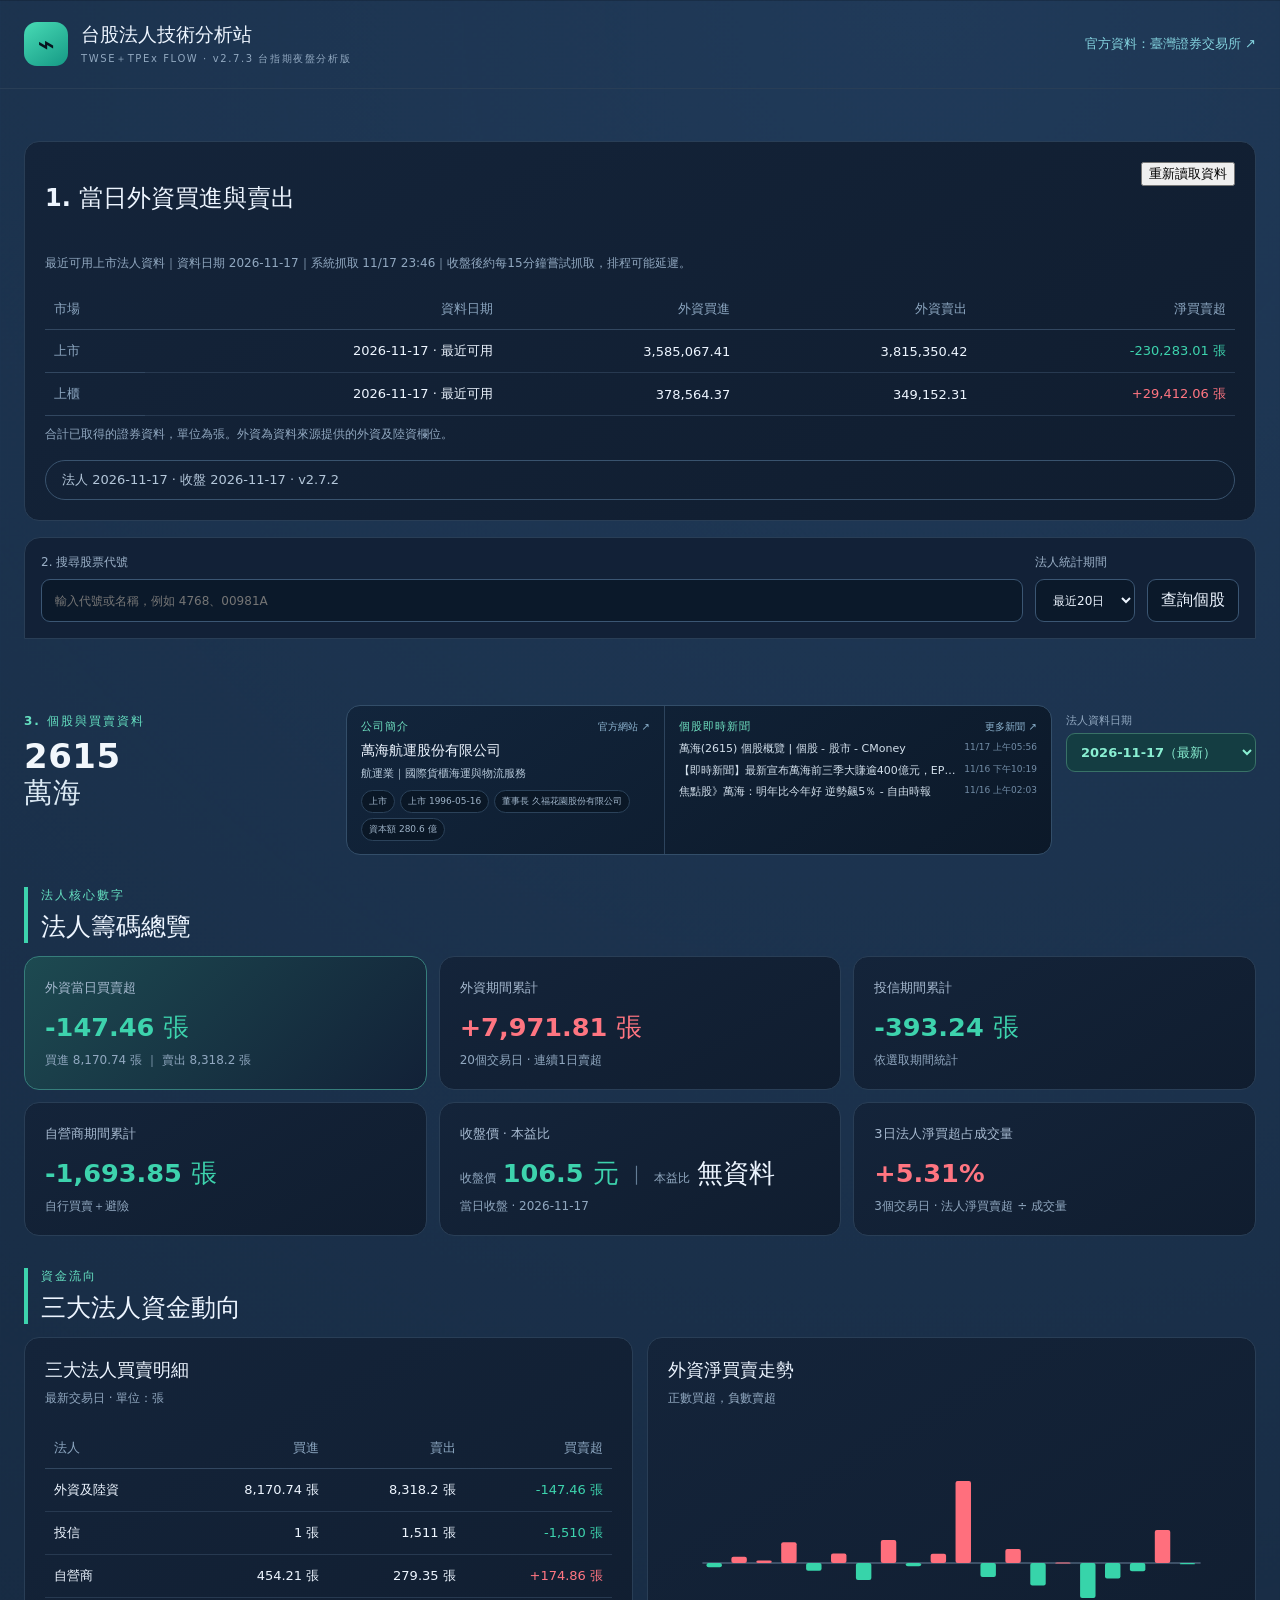
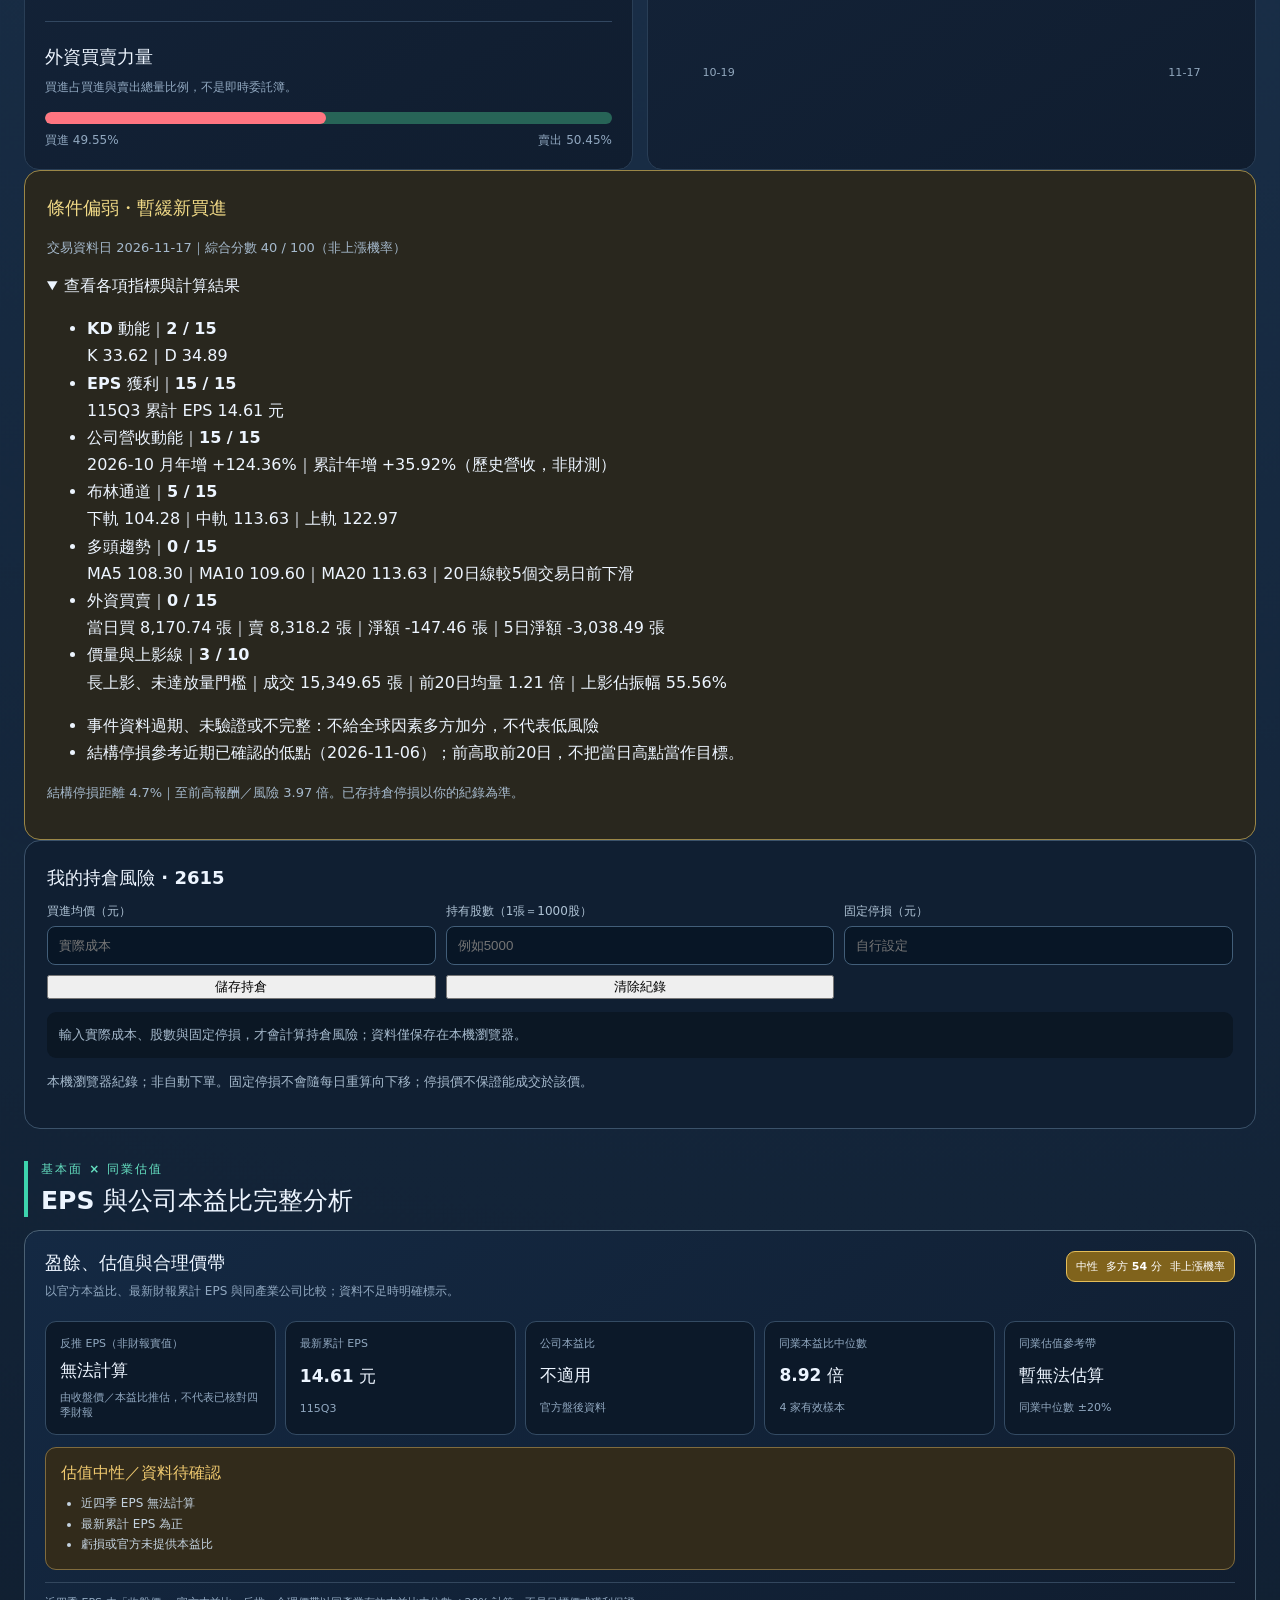
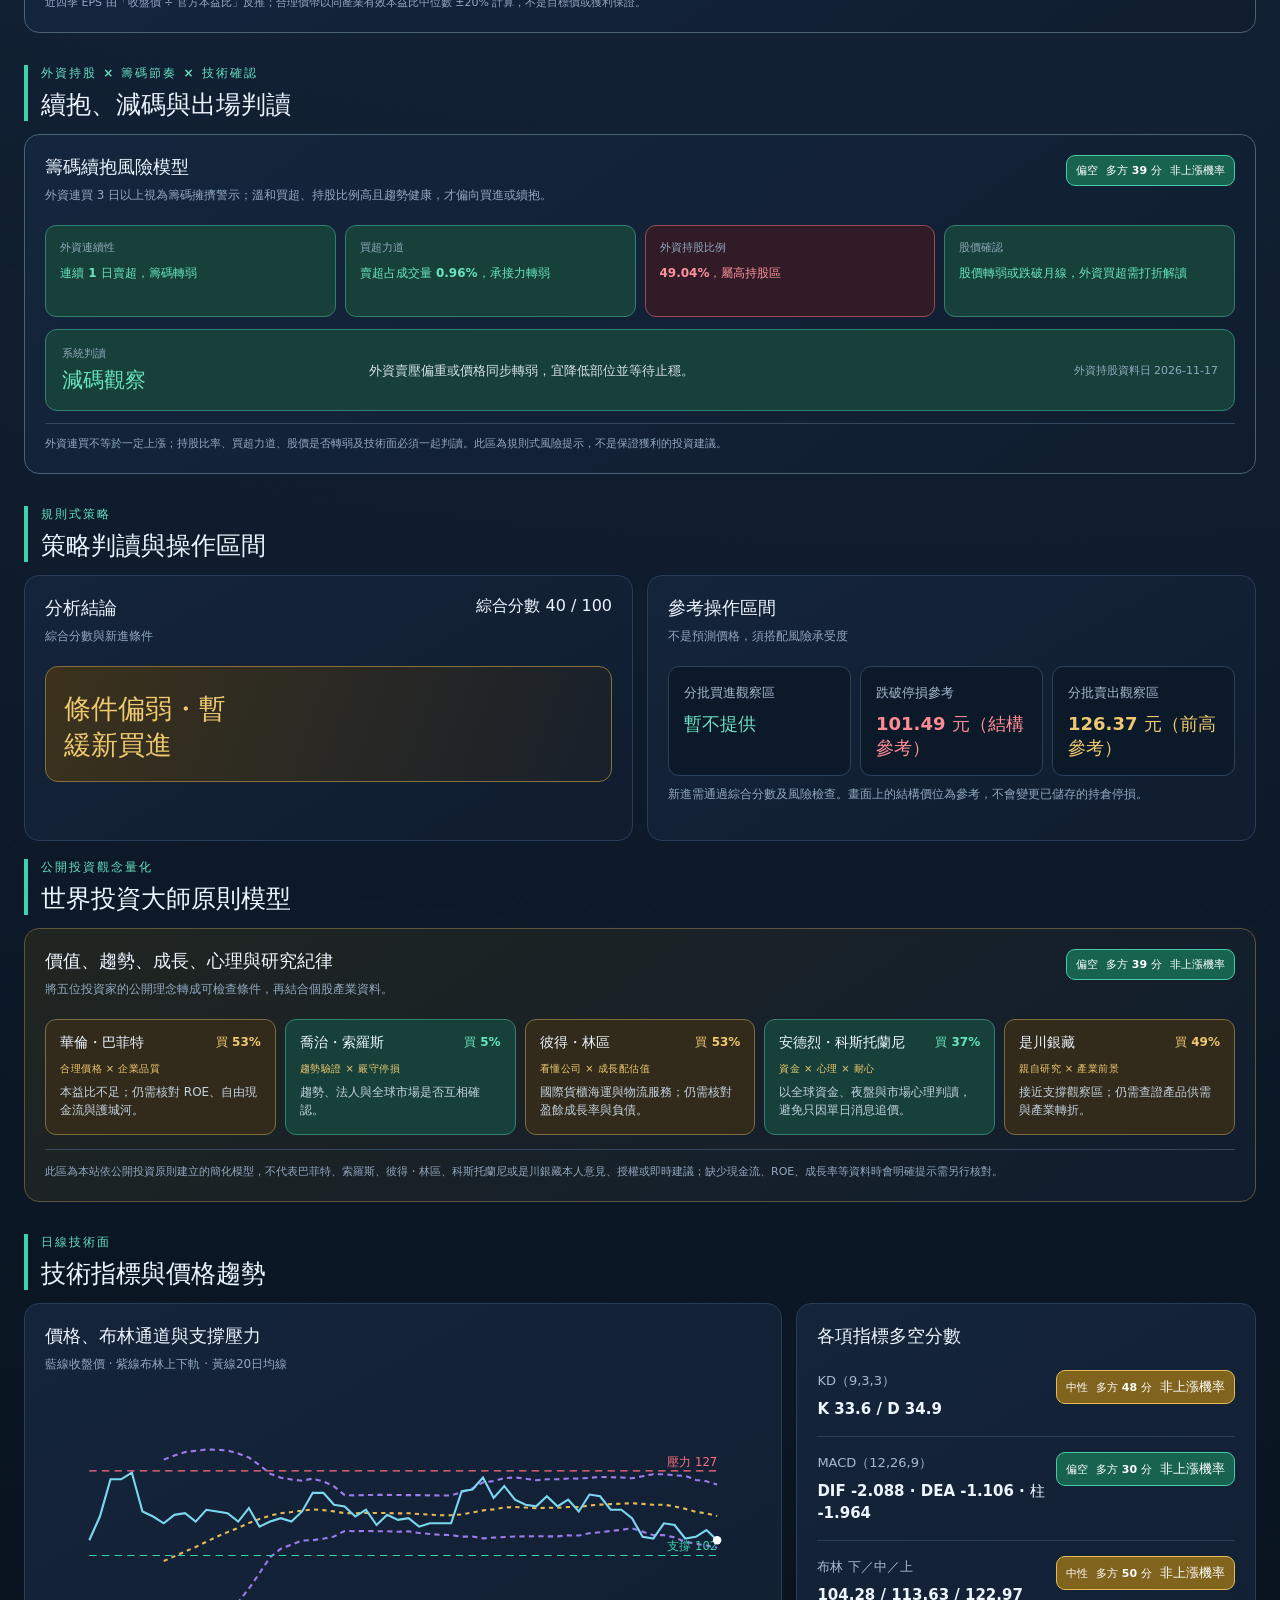
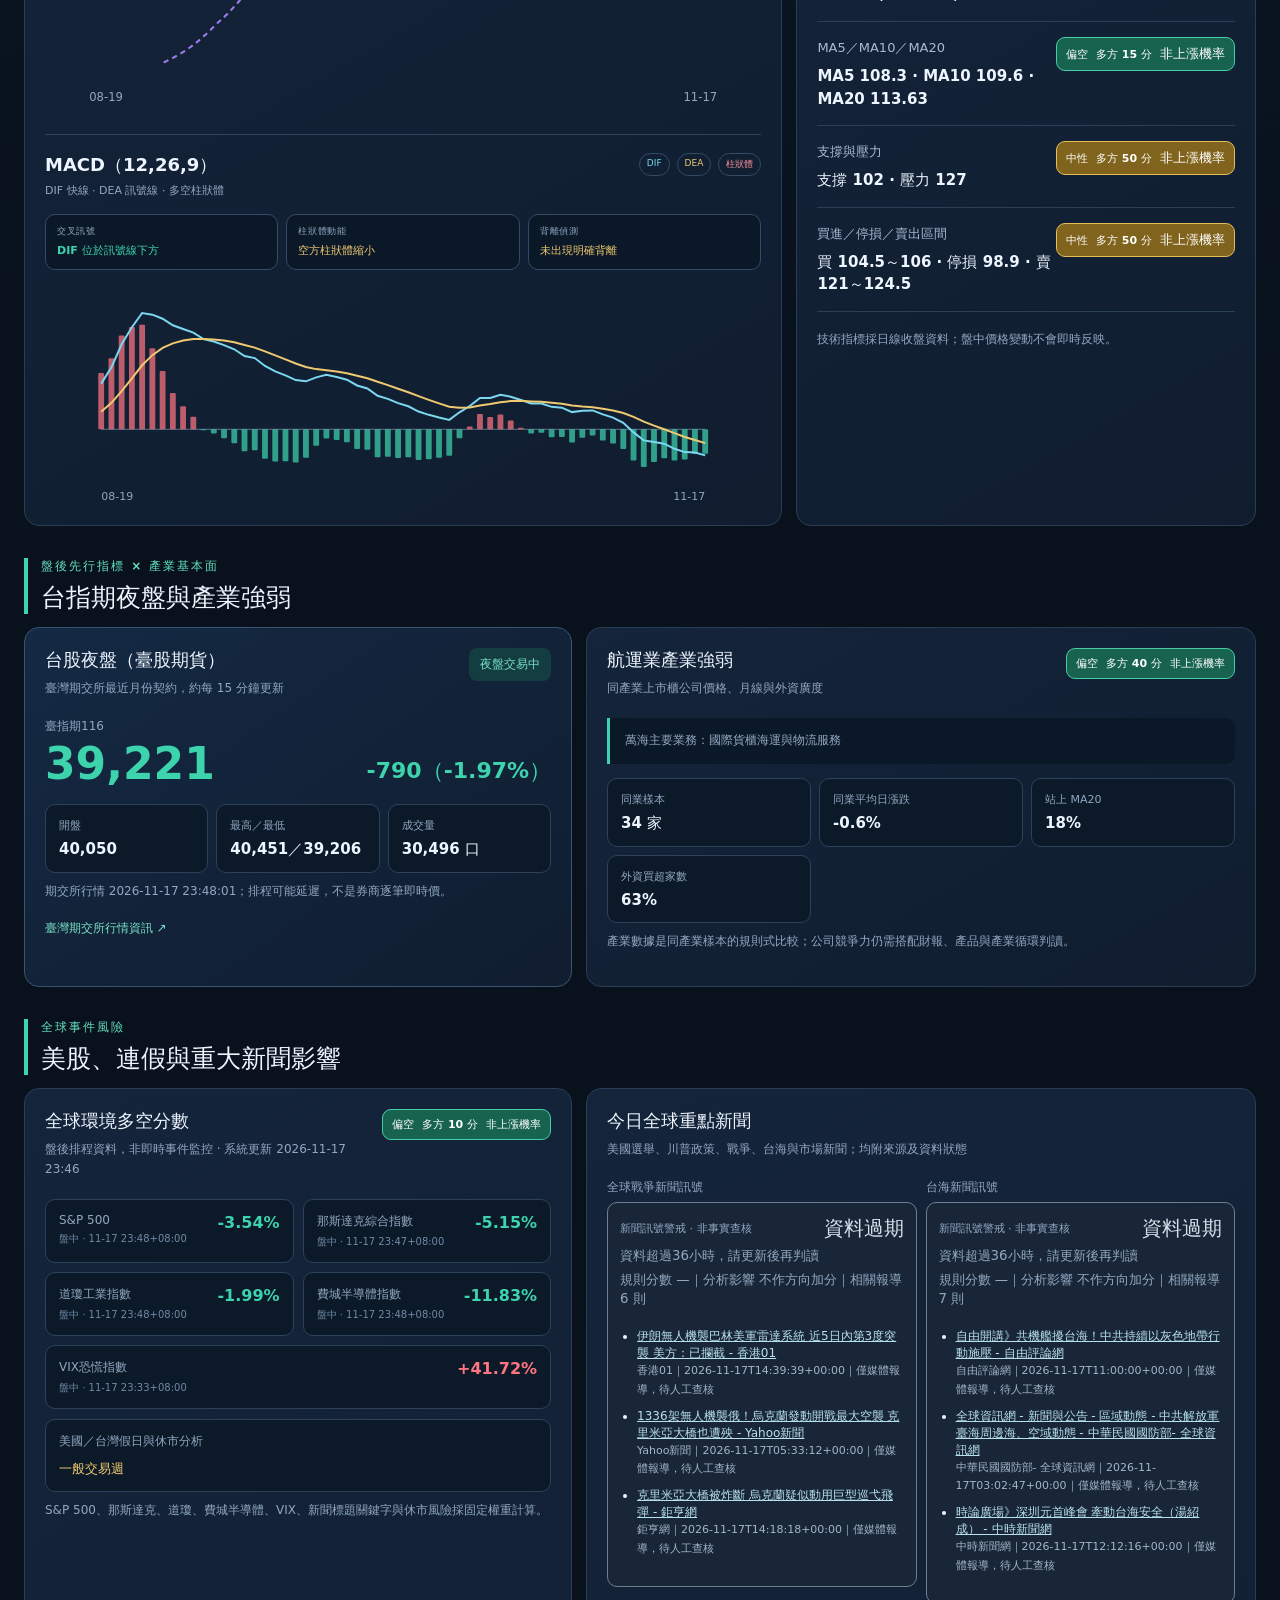
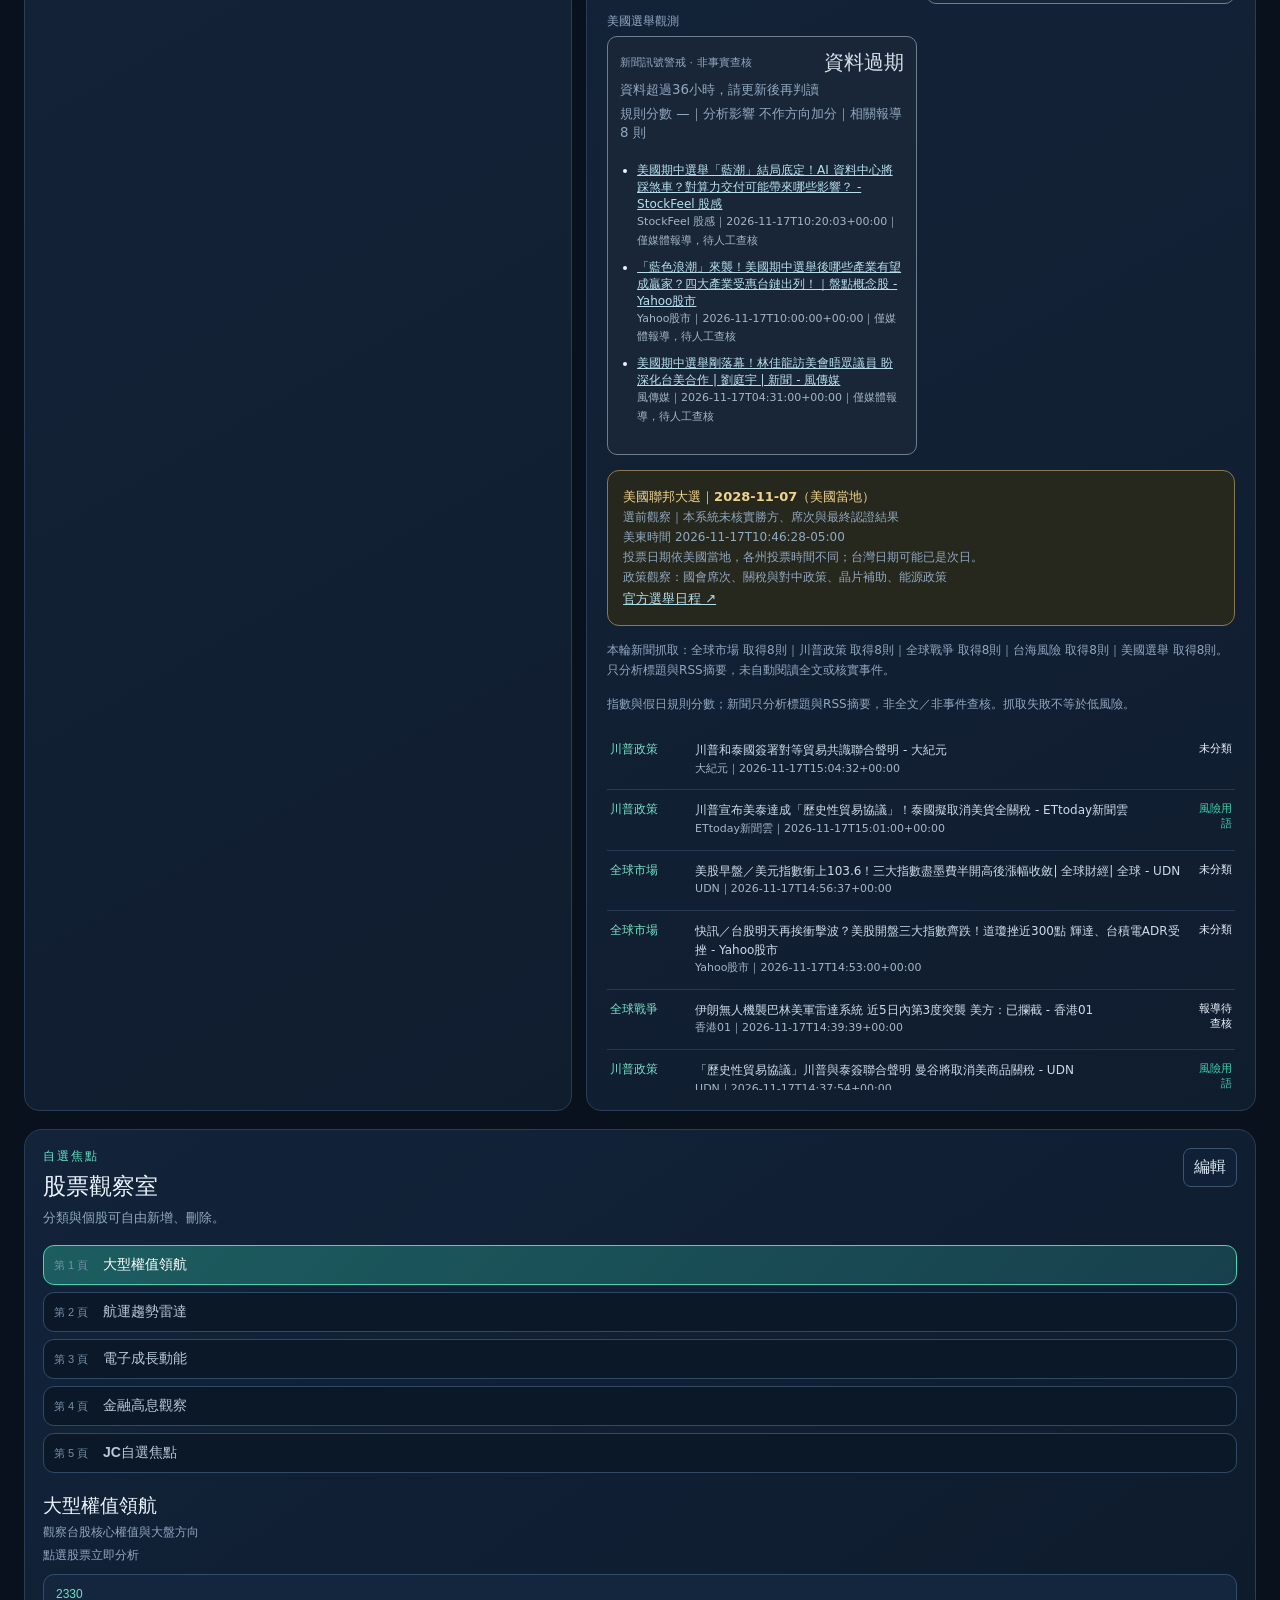
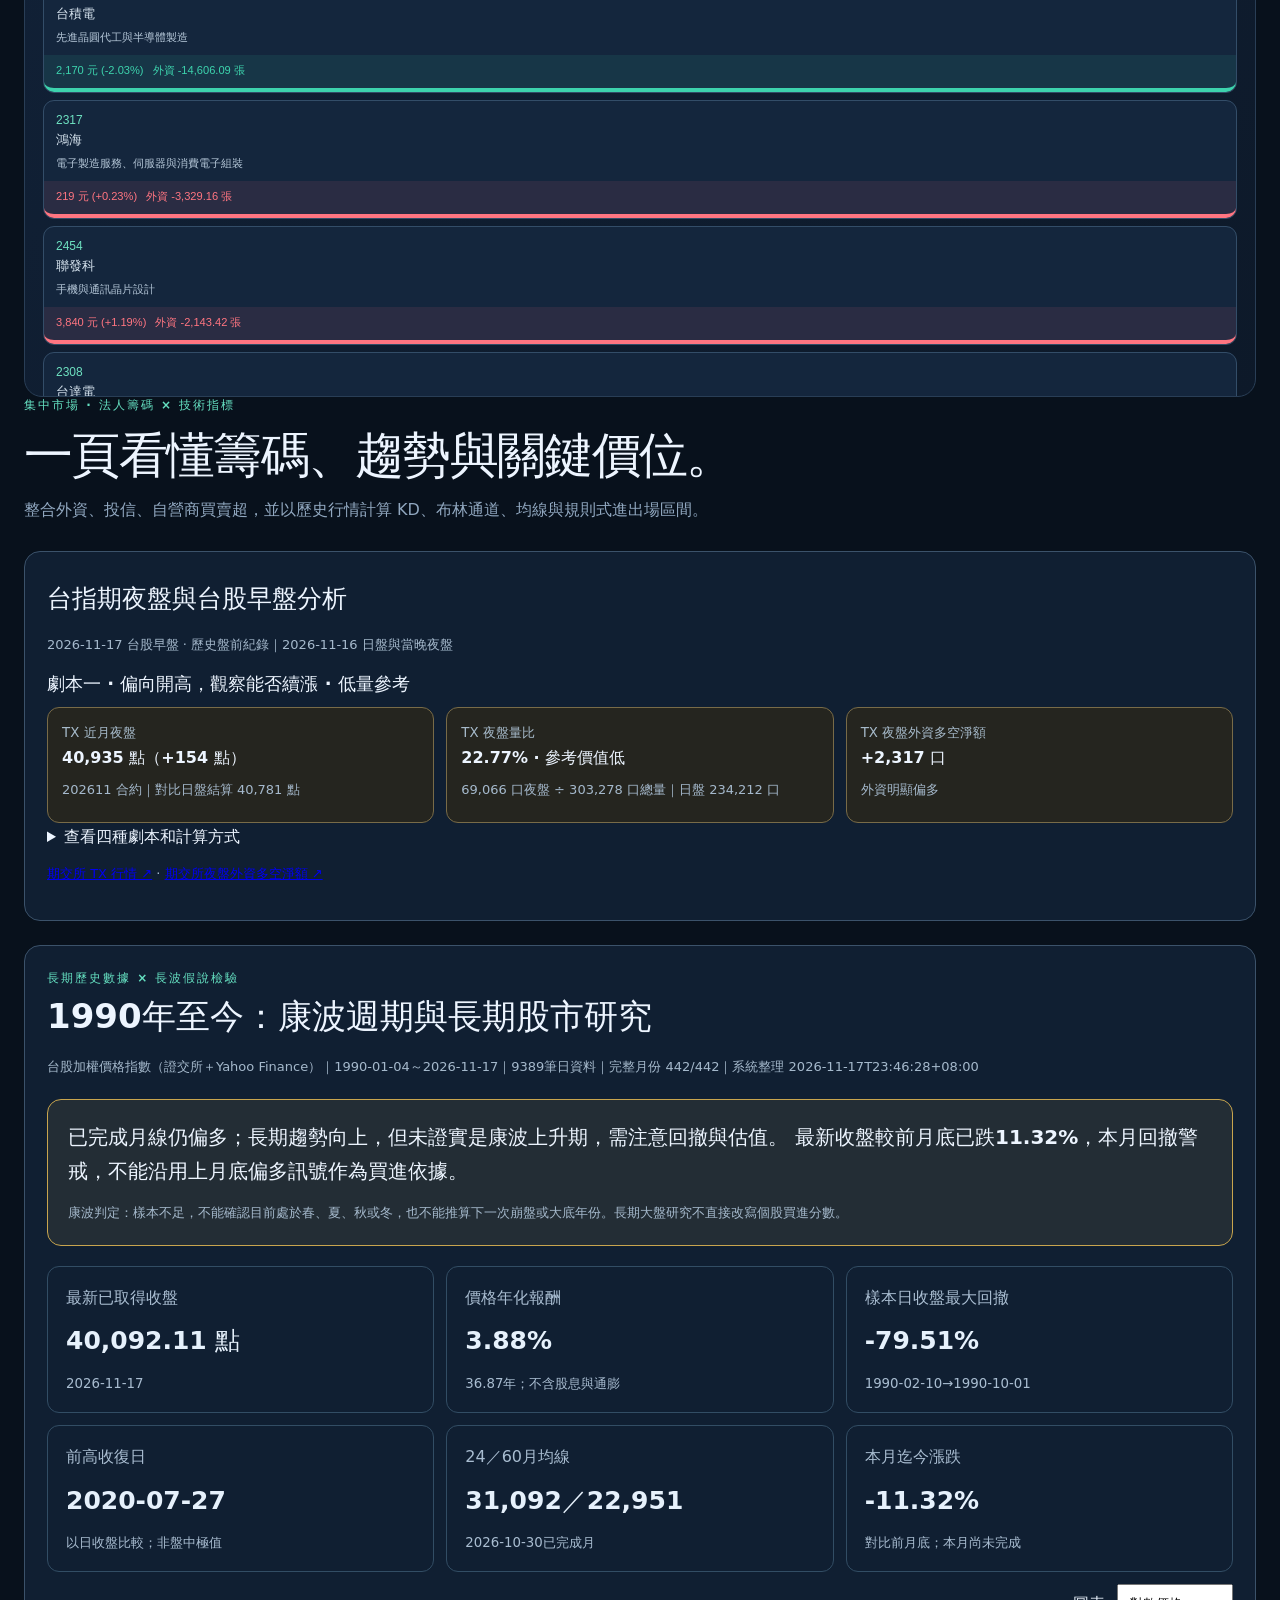
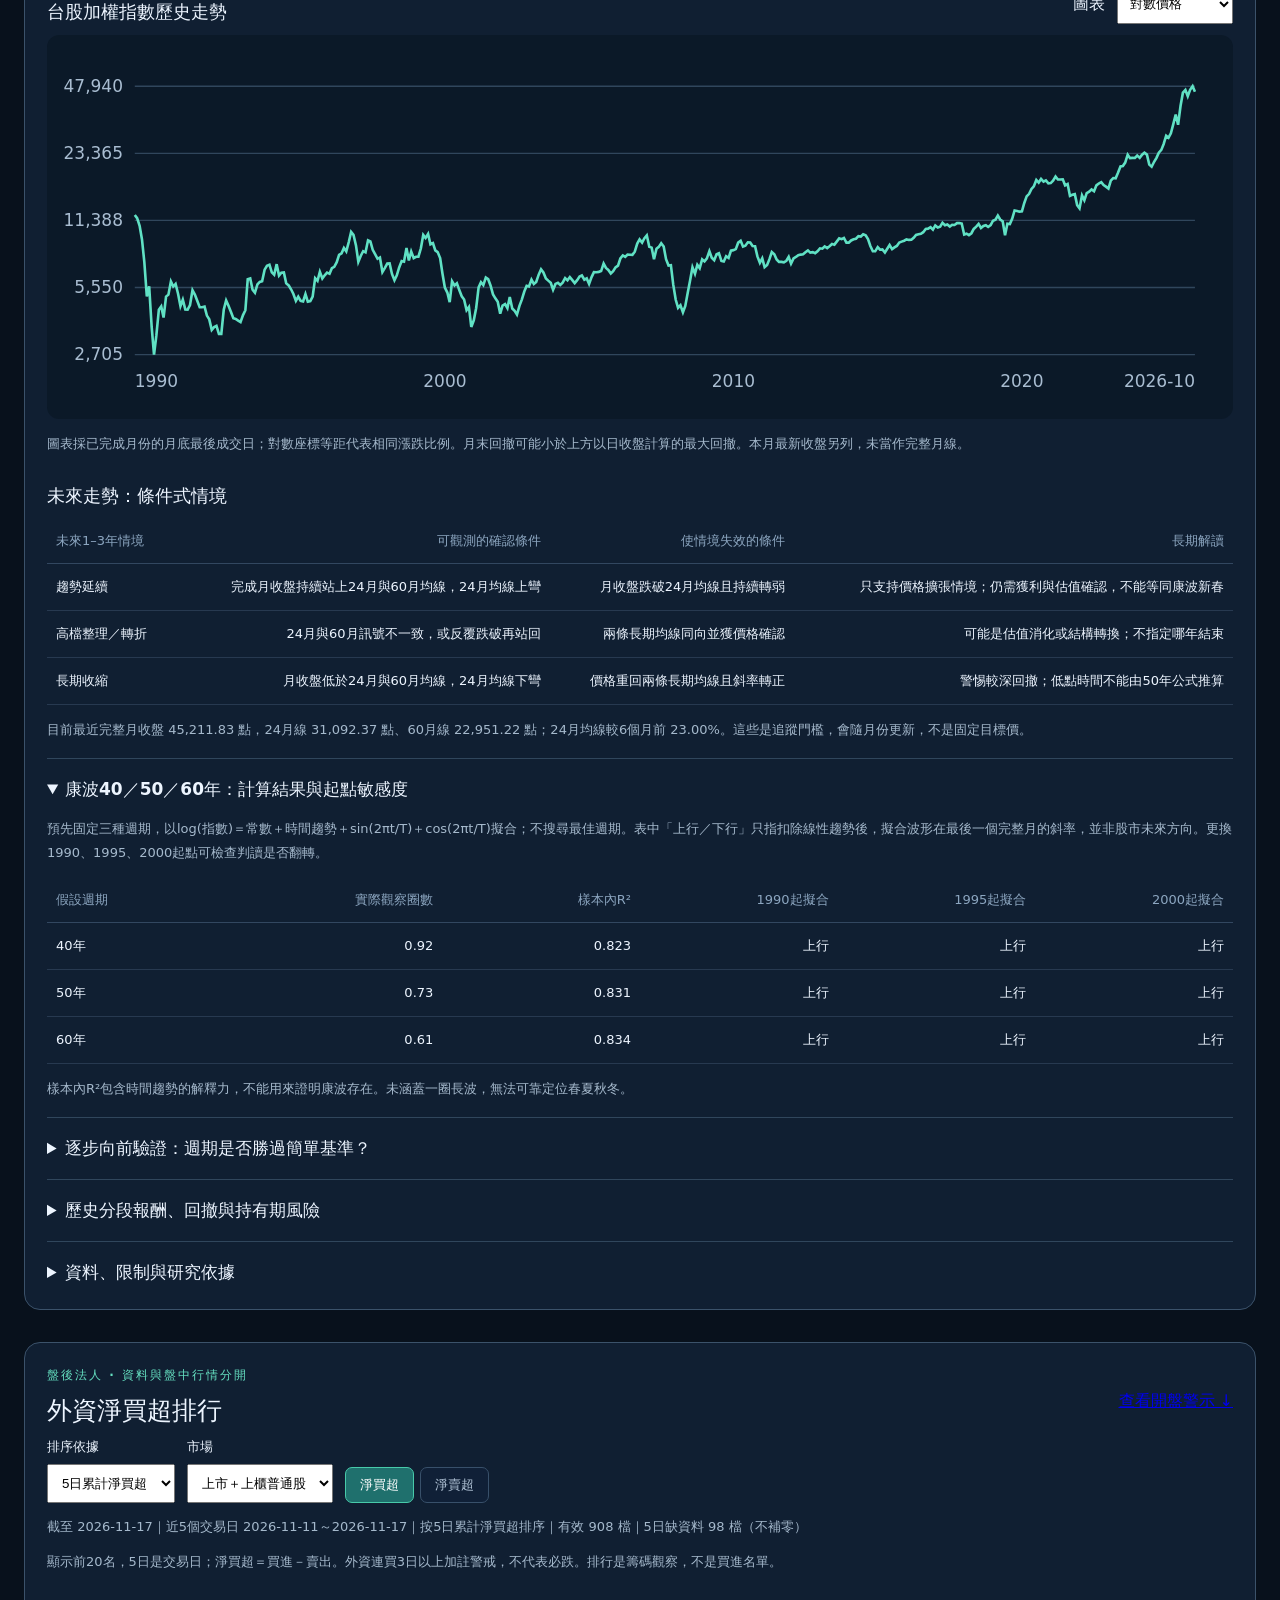
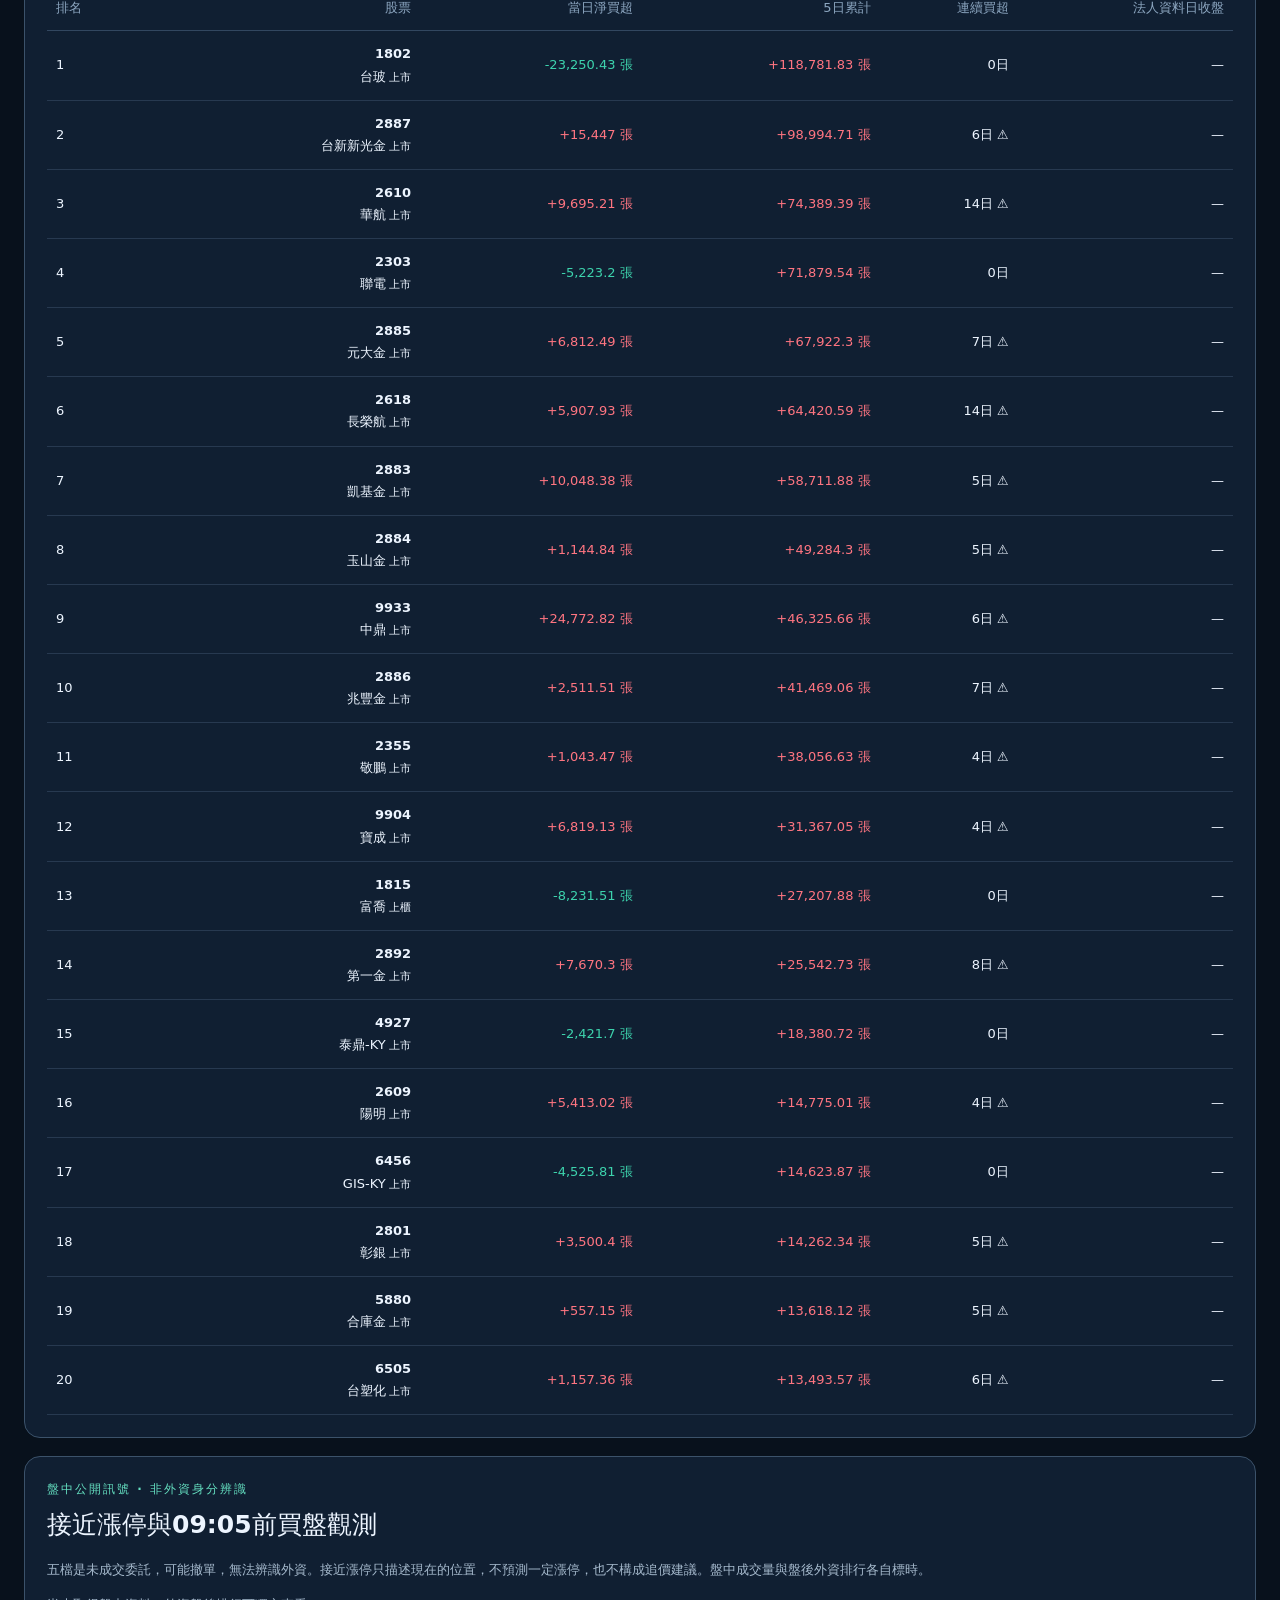
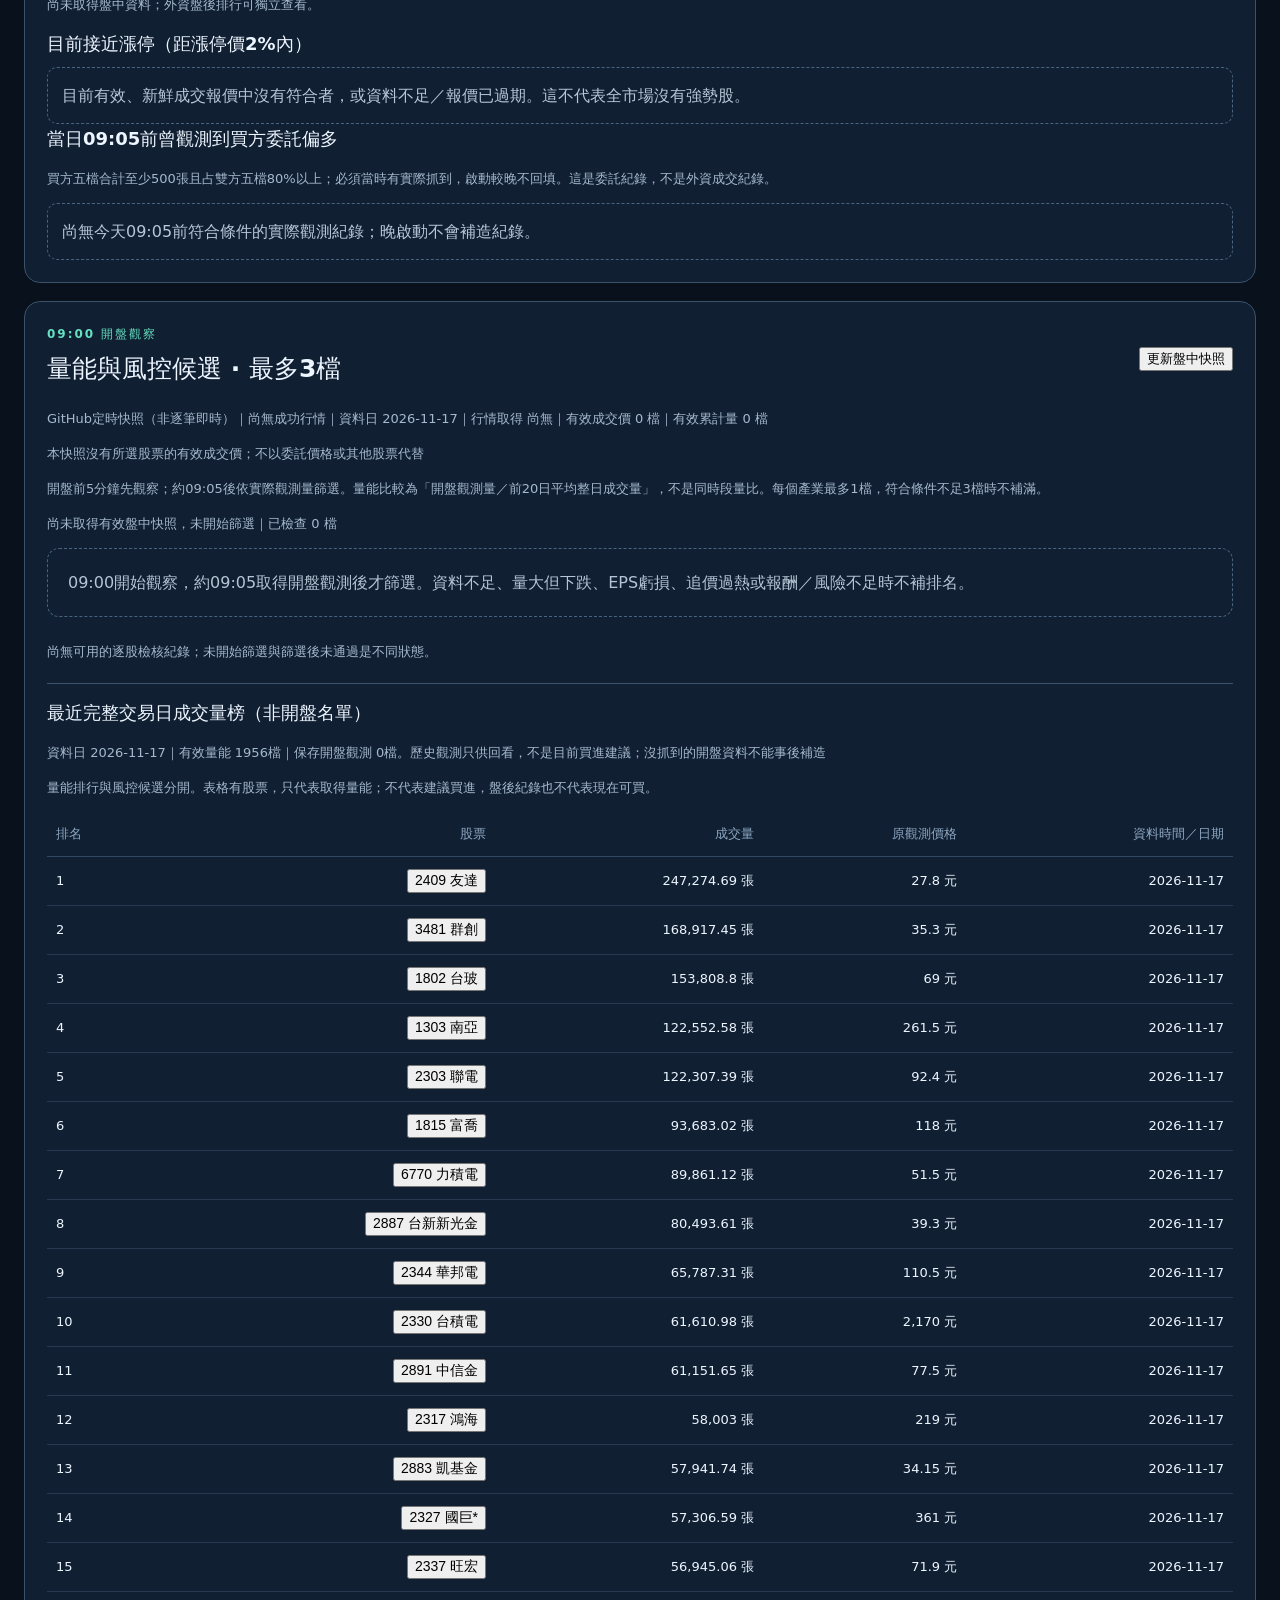
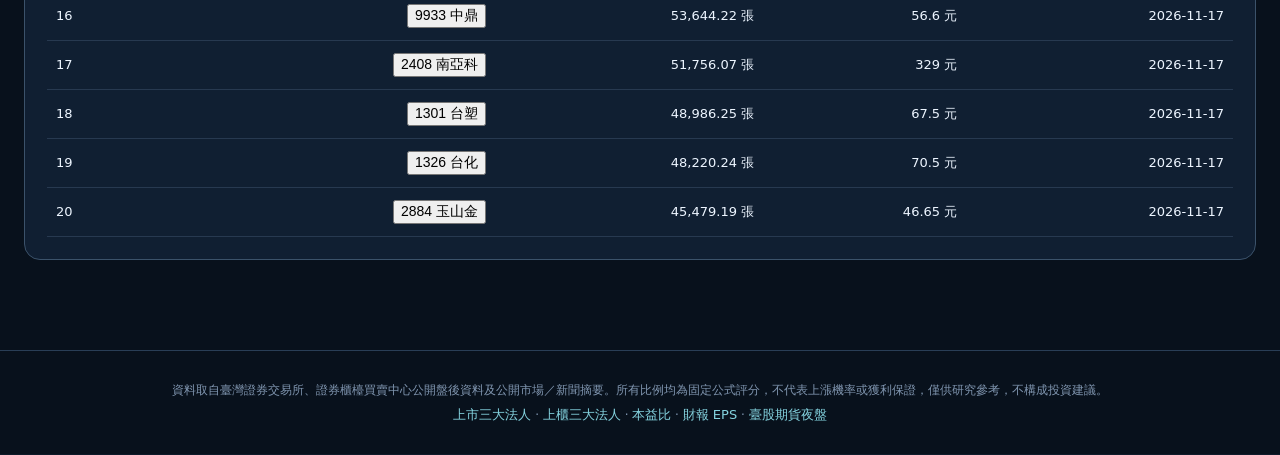
==== commit 940b3831: "台股法人技術分析站_v2.7.3_2026-11-17_台指期夜盤與早盤四劇本更新包" ====
--- a/index.html
+++ b/index.html
@@ -19,7 +19,7 @@
 </head>
 <body>
 <header class="top">
-  <div class="brand"><span class="mark">⌁</span><div><strong>台股法人技術分析站</strong><small>TWSE＋TPEx FLOW · v2.7.2 多因子買進評估版</small></div></div>
+  <div class="brand"><span class="mark">⌁</span><div><strong>台股法人技術分析站</strong><small>TWSE＋TPEx FLOW · v2.7.3 台指期夜盤分析版</small></div></div>
   <a href="https://www.twse.com.tw/" target="_blank" rel="noopener">官方資料：臺灣證券交易所 ↗</a>
 </header>
 <main>
@@ -192,6 +192,24 @@
   <div class="hero">
     <div><div class="eyebrow">集中市場 · 法人籌碼 × 技術指標</div><h1>一頁看懂籌碼、趨勢與關鍵價位。</h1><p>整合外資、投信、自營商買賣超，並以歷史行情計算 KD、布林通道、均線與規則式進出場區間。</p></div>
   </div>
+  <section class="opening-desk" id="taifexNight" aria-labelledby="taifexNightTitle">
+    <h2 id="taifexNightTitle">台指期夜盤與台股早盤分析</h2>
+    <p id="taifexNightStatus" role="status">正在確認期交所夜盤資料…</p>
+    <h3 id="taifexNightScenario"></h3>
+    <div id="taifexNightMetrics" class="signal-cards"></div>
+    <details>
+      <summary>查看四種劇本和計算方式</summary>
+      <div class="scroll"><table><thead><tr><th scope="col">劇本</th><th scope="col">夜盤</th><th scope="col">外資淨額</th><th scope="col">台股早盤觀察</th></tr></thead>
+        <tbody><tr><td>一</td><td>上漲</td><td>≥ +1,000口</td><td>偏向開高，觀察是否續漲</td></tr>
+        <tr><td>二</td><td>上漲</td><td>負值</td><td>偏向開高，留意高開低走</td></tr>
+        <tr><td>三</td><td>下跌</td><td>負值</td><td>偏向開低，留意跌勢延續</td></tr>
+        <tr><td>四</td><td>下跌</td><td>≥ +1,000口</td><td>偏向開低，留意早盤反彈</td></tr></tbody></table></div>
+      <p>量比＝夜盤成交量 ÷（夜盤成交量＋前一交易日日盤一般時段成交量）。成交量用大台 TX 各到期月份小計，價格方向用近月合約的夜盤最後成交價減同合約日盤結算價。</p>
+      <p>量比低於30%為參考價值低，30%至40%為一般，超過40%為強訊號。外資採同一夜盤 TX 多方成交口數減空方成交口數，達 ±1,000 口標示明顯偏多或偏空。負值即符合劇本二或三的外資條件，未達千口時標示小幅偏空。夜盤平盤、外資為零或小幅偏多時不套用四種劇本。</p>
+      <p>劇本為盤前觀察規則，實際開盤可能與夜盤方向不同，規則尚未回測。</p>
+    </details>
+    <p><a href="https://www.taifex.com.tw/cht/3/futDailyMarketReport?commodity_id=TX" target="_blank" rel="noopener">期交所 TX 行情 ↗</a> · <a href="https://www.taifex.com.tw/cht/3/futContractsDateAh" target="_blank" rel="noopener">期交所夜盤外資多空淨額 ↗</a></p>
+  </section>
   <section class="opening-desk long-cycle" id="longCycle" aria-label="1990年至今康波與長期市場研究">
     <div class="eyebrow">長期歷史數據 × 長波假說檢驗</div><h2>1990年至今：康波週期與長期股市研究</h2>
     <p id="cycleStatus" role="status">正在載入長期歷史資料…</p>
@@ -263,5 +281,6 @@
 <script src="intraday-ui.js?v=2.7.2" defer></script>
 <script src="long-cycle.js?v=2.7.0" defer></script>
 <script src="app.js?v=2.7.2" defer></script>
+<script src="taifex-night.js?v=2.7.3" defer></script>
 </body>
 </html>
